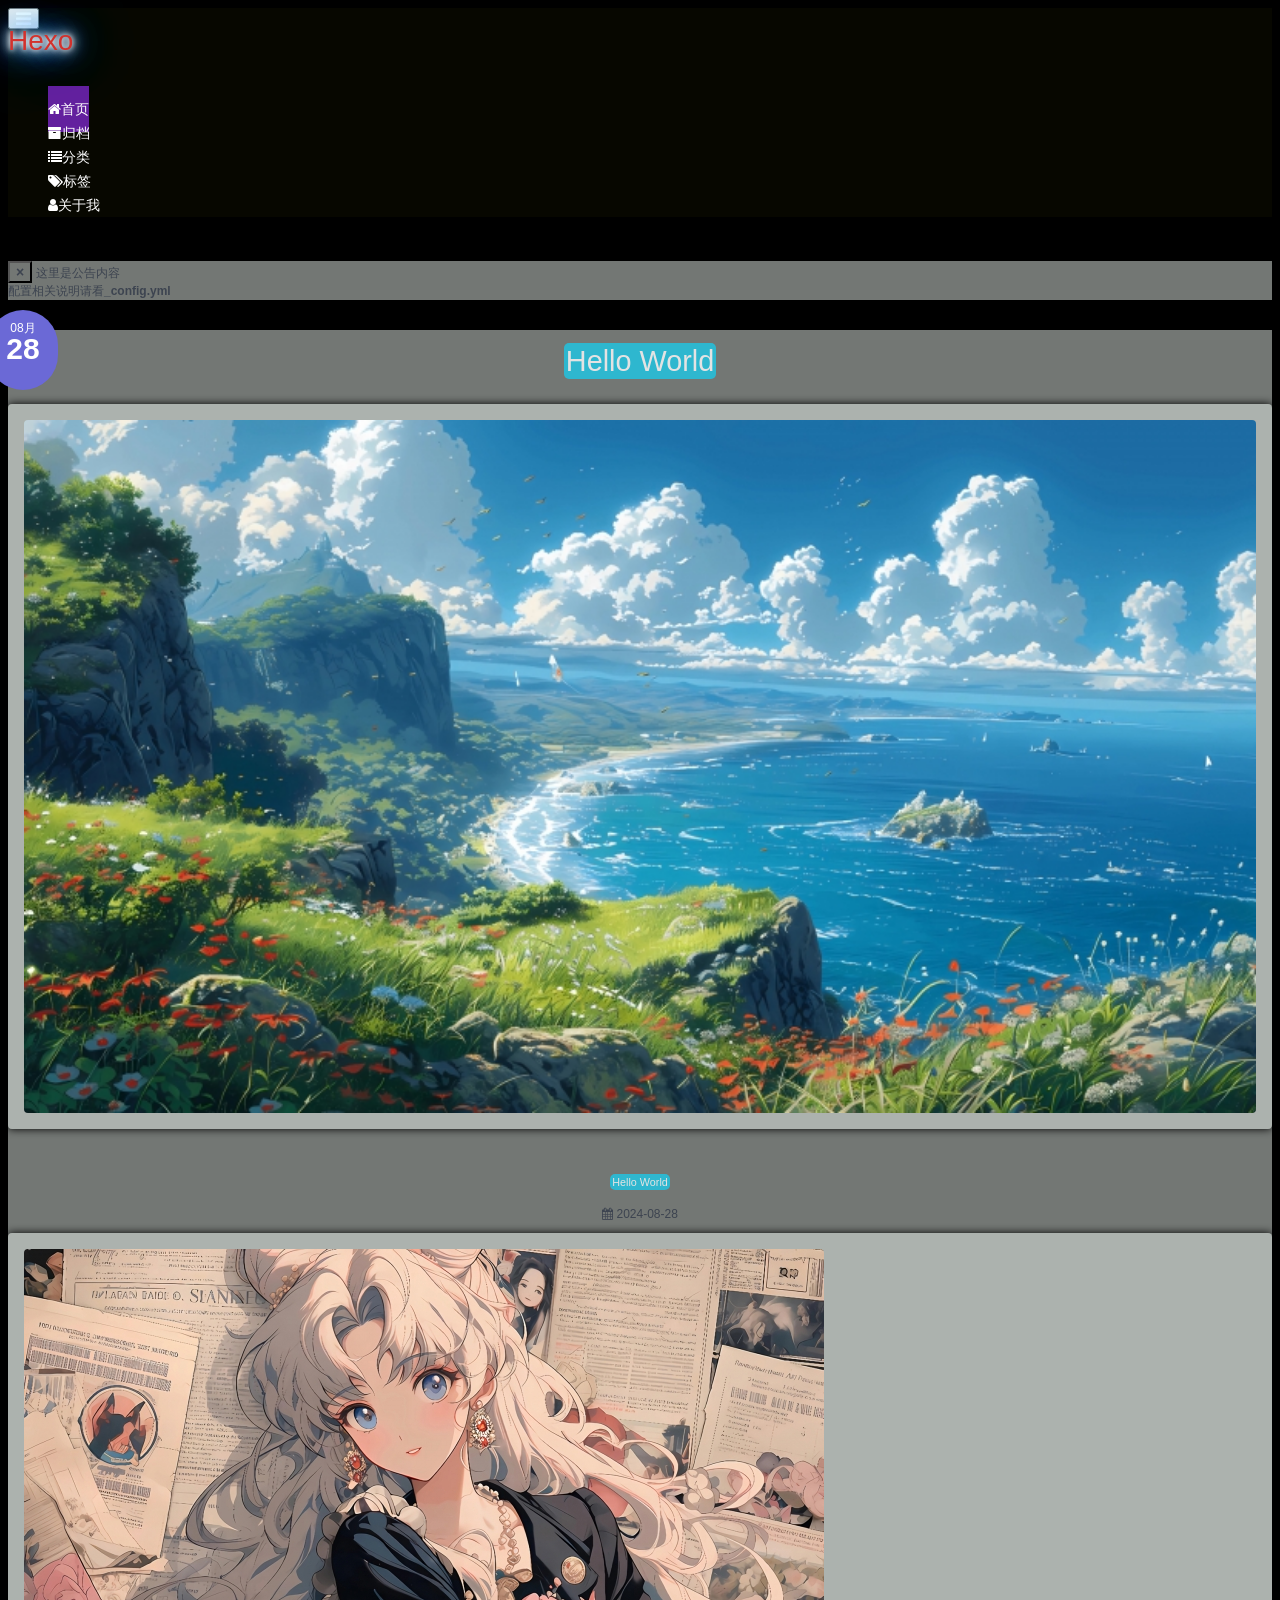
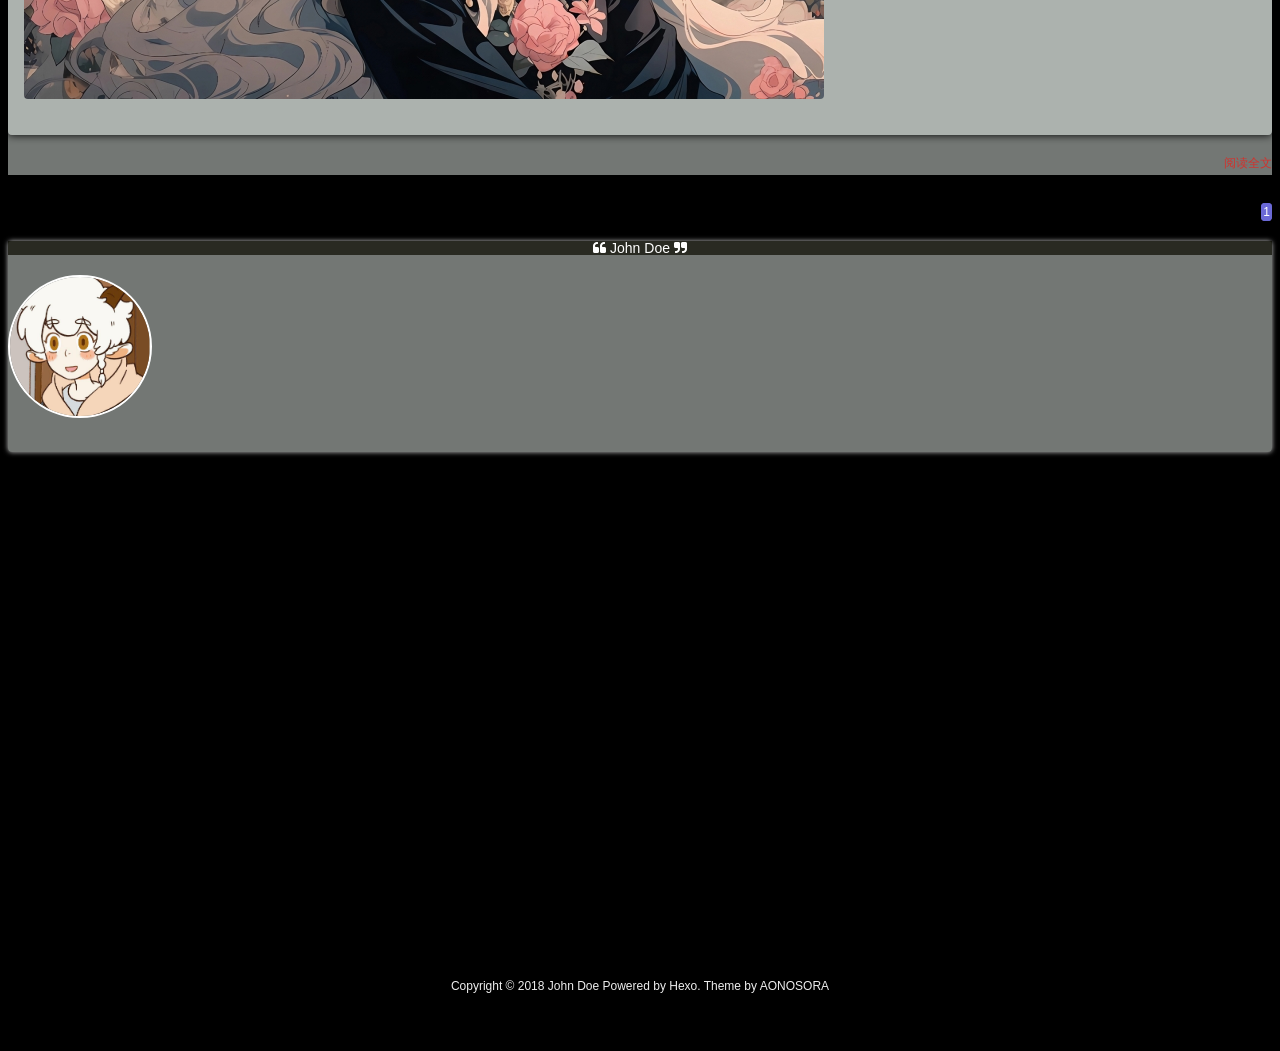
==== index.html @ 98696401 "Site updated: 2024-08-29 16:32:22" ====
<!DOCTYPE html>
<html>
<head>
    <meta charset="UTF-8">
    <meta name="viewport" content="width=device-width, initial-scale=1, maximum-scale=1">
    <meta name="author" content="John Doe">
    
    
    
    
    
    
    <title>Hexo</title>
    <link href="http://example.com" rel="prefetch" />

    
<link rel="stylesheet" href="/css/bootstrap.min.css">
<link rel="stylesheet" href="/css/aos.css">
<link rel="stylesheet" href="/css/style.css">

    
<script src="/js/jquery.min.js"></script>

    
<script src="/js/bootstrap.min.js"></script>

    
<script src="/js/aos.js"></script>

    
<script src="/js/highslide/highslide-full.min.js"></script>

    
<link rel="stylesheet" href="/js/highslide/highslide.css">

    <style type="text/css">
        @media (max-width: 768px) {
            body {
                background-color: #f0f0f0;
                background: url('/imgs/xsbg.gif');
                background-attachment: fixed;
            }
        }
    </style>
    
    <!--<script type="text/javascript">
      if (document.images) {
        var avatar = new Image();
        avatar.src = '/imgs/avatar.jpg'
        var previews = 'preview1.jpg,preview2.jpg,preview3.jpg,preview4.jpg'.split(',')
        var previewsPreLoad = []
        for(var i = 0; i < length; i++) {
          previewsPreLoad.push(new Image())
          previewsPreLoad[previewsPreLoad.length - 1].src = '/imgs/preview' + previews[i]
        }
      }
    </script>-->
<meta name="generator" content="Hexo 7.3.0"></head>
<body>
    <!-- 背景轮播图功能 -->
    <section class="hidden-xs">
    <ul class="cb-slideshow">
        <li><span>天若</span></li>
        <li><span>有情</span></li>
        <li><span>天亦老</span></li>
        <li><span>我为</span></li>
        <li><span>长者</span></li>
        <li><span>续一秒</span></li>
    </ul>
</section>
    <!-- 欧尼酱功能, 谁用谁知道 -->
    
    <header class="navbar navbar-inverse" id="gal-header">
    <div class="container">
        <div class="navbar-header">
            <button type="button" class="navbar-toggle collapsed"
                    data-toggle="collapse" data-target=".bs-navbar-collapse"
                    aria-expanded="false">
                <span class="fa fa-lg fa-reorder"></span>
            </button>
            <a href="http://example.com">
                
                <style>
                    #gal-header .navbar-brand {
                        height: 54px;
                        line-height: 24px;
                        font-size: 28px;
                        opacity: 1;
                        background-color: rgba(0,0,0,0);
                        text-shadow: 0 0 5px #fff,0 0 10px #fff,0 0 15px #fff,0 0 20px #228DFF,0 0 35px #228DFF,0 0 40px #228DFF,0 0 50px #228DFF,0 0 75px #228DFF;
                    }
                </style>
                <!-- 这里使用文字(navbar_text or config.title) -->
                <div class="navbar-brand">Hexo</div>
                
            </a>
        </div>
        <div class="collapse navbar-collapse bs-navbar-collapse">
            <ul class="nav navbar-nav" id="menu-gal">
                
                
                <li class="current">
                    <a href="/">
                        <i class="fa fa-home"></i>首页
                    </a>
                </li>
                
                
                
                <li class="">
                    <a href="/archives">
                        <i class="fa fa-archive"></i>归档
                    </a>
                </li>
                
                
                
                
                <li class="">
                    <a href="/categories">
                        <i class="fa fa-list"></i>分类
                    </a>
                </li>
                
                
                
                
                
                <li class="">
                    <a href="/tags">
                        <i class="fa fa-tags"></i>标签
                    </a>
                </li>
                
                
                
                
                <li class="">
                    <a href="/about">
                        <i class="fa fa-user"></i>关于我
                    </a>
                </li>
                
                
            </ul>
        </div>
    </div>
</header>
    <div id="gal-body">
        <div class="container">
            <div class="row">
                <div class="col-md-8 gal-right" id="mainstay">
                    
<div class="alert well fade in" id="gal-issue" role="alert">
    <!-- TODO 添加关闭公告框功能 -->
    <button type="button" class="close" data-dismiss="alert">×</button>
    <!-- 这里自行配置公告内容 -->
    这里是公告内容
    <br>
    配置相关说明请看<strong>_config.yml</strong>
    <!-- 自行配置公告内容结束 -->
</div>

<div id="article-list">
     
     
     <div class="article well clearfix article-body article-excerpt" data-aos="flip-up">
    
    <div class="data-article hidden-xs">
        <span class="month">08月</span>
        <span class="day">28</span>
    </div>
    <!-- 大型设备文章 -->
    <section class="hidden-xs">
        <div class="title-article">
            <h1>
                <a href="/2024/08/28/hello-world/">
                    <span>Hello World</span>
                </a>
            </h1>
        </div>
        <div class="tag-article">
            
            
            <!-- TODO 添加评论统计 -->
            <!--<span class="label label-gal">
                <i class="fa fa-comments"></i>
                <a href="/2024/08/28/hello-world/#comments">739</a>
            </span>-->
        </div>
        <div class="alert alert-gal article-body content-article">
            <div class="item">
                <a href="/2024/08/28/hello-world/">
                    <div class="img">
                        
                        <img src="/imgs/preview/preview4.jpg" alt="Hello World">
                    </div>
                    <div class="info">
                        
                    </div>
                </a>
            </div>
        </div>
    </section>
    <section class="visible-xs">
        <div class="title-article">
            <center>
                <h4>
                    <a href="/2024/08/28/hello-world/">
                        <span>Hello World</span>
                    </a>
                </h4>
            </center>
        </div>
        <p></p>
        <center>
            <i class="fa fa-calendar"></i> 2024-08-28
        </center>
        <p></p>
        <p></p>
        <center>
            
            
        </center>
        <p></p>
        <div class="alert alert-gal article-body content-article">
            <p style="text-align: center;">
                <a href="/2024/08/28/hello-world/">
                    
                    <img src="/imgs/preview/preview3.jpg" alt="Hello World">
                </a>
            </p>
        </div>
        
        <a class="btn btn-danger pull-right read-more btn-block" href="/2024/08/28/hello-world/">
            阅读全文
            <!--<span class="badge">739</span>-->
        </a>
    </section>
</div>
     
</div>
<!-- 前方最多7个 < 1 2 3 4 5 6 -->
<!-- 前方超过第7页则分为 < 1 ... (n - 3) (n - 2) (n - 1) n, 此时前面为固定的6个 -->

<!-- 后方最多8个 (n + 1) 到 (n + 7) > -->
<!-- 如果末页和当前页相差超过7, 此时后面为固定的6个, (n + 1) (n + 2) (n + 3) ... total > -->



<div id="gal-pagination" class="clearfix">
    <ul class="pagination pagination-gal pull-right">
        
        
        
        
        <li class="current">
            <span>1</span>
        </li>
        
        
        
        
    </ul>
</div>

<!-- 加上这段代码原因： gitment在首页加载时, 如果找不到对应的控件会报错，此处加上，同时设置为none，防止报错 -->   

                </div>
                <aside class="col-md-4 gal-left" id="sidebar">
    <!-- 此为sidebar的搜索框, 非搜索结果页面 -->
<aside id="sidebar-search">
    <div class="search hidden-xs" data-aos="fade-up" data-aos-duration="2000">
        <form class="form-inline clearfix" id="search-form" method="get"
              action="/search/index.html">
            <input type="text" name="s" class="form-control" id="searchInput" placeholder="搜索文章~" autocomplete="off">
            <button class="btn btn-danger btn-gal" type="submit">
                <i class="fa fa-search"></i>
            </button>
        </form>
    </div>
</aside>
    <aside id="sidebar-author">
    <div class="panel panel-gal" data-aos="flip-right" data-aos-duration="3000">
        <div class="panel-heading" style="text-align: center">
            <i class="fa fa-quote-left"></i>
            John Doe
            <i class="fa fa-quote-right"></i>
        </div>
        <div class="author-panel text-center">
            <img src="/imgs/avatar.jpg" width="140" height="140"
                 alt="个人头像" class="author-image">
            <p class="author-description"></p>
        </div>
    </div>
</aside>
    
    <aside id="sidebar-recent_comments">
    <div class="panel panel-gal recent hidden-xs" data-aos="fade-up" data-aos-duration="2000">
        <div class="panel-heading">
            <i class="fa fa-comments"></i>
            最新评论
            <i class="fa fa-times-circle panel-remove"></i>
            <i class="fa fa-chevron-circle-up panel-toggle"></i>
        </div>
        <ul class="list-group list-group-flush"></ul>
    </div>
</aside>
    
    <!-- 要配置好leancloud才能开启此小工具 -->
    
    
    <aside id="sidebar-recent_posts">
    <div class="panel panel-gal recent hidden-xs" data-aos="fade-up" data-aos-duration="2000">
        <div class="panel-heading">
            <i class="fa fa-refresh"></i>
            近期文章
            <i class="fa fa-times-circle panel-remove"></i>
            <i class="fa fa-chevron-circle-up panel-toggle"></i>
        </div>
        <ul class="list-group list-group-flush">
            
            <li class="list-group-item">
                <span class="post-title">
                    <a href="/2024/08/28/hello-world/">Hello World</a>
                </span>
            </li>
            
        </ul>
    </div>
</aside>
    
    
    <aside id="sidebar-rand_posts">
    <div class="panel panel-gal recent hidden-xs" data-aos="fade-up" data-aos-duration="2000">
        <div class="panel-heading">
            <i class="fa fa-refresh"></i>
            随机文章
            <i class="fa fa-times-circle panel-remove"></i>
            <i class="fa fa-chevron-circle-up panel-toggle"></i>
        </div>
        <ul class="list-group list-group-flush">
            
            
            <li class="list-group-item">
                <span class="post-title">
                    <a href="/2024/08/28/hello-world/">Hello World</a>
                </span>
            </li>
            
        </ul>
    </div>
</aside>
    
    
    <aside id="gal-sets">
        <div class="panel panel-gal hidden-xs" data-aos="fade-up" data-aos-duration="2000">
            <ul class="nav nav-pills pills-gal">

                
                <li>
                    <a href="/index.html#sidebar-tags" data-toggle="tab" id="tags-tab">热门标签</a>
                </li>
                
                
                <li>
                    <a href="/index.html#sidebar-friend-links" data-toggle="tab" id="friend-links-tab">友情链接</a>
                </li>
                
                
                <li>
                    <a href="/index.html#sidebar-links" data-toggle="tab" id="links-tab">个人链接</a>
                </li>
                
            </ul>
            <div class="tab-content">
                
                <div class="cloud-tags tab-pane nav bs-sidenav fade" id="sidebar-tags">
    
</div>
                
                
                <div class="friend-links tab-pane nav bs-sidenav fade" id="sidebar-friend-links">
    
    <li>
        <a href="http://kdays.net/days/" target="_blank">KDays Forum</a>
    </li>
    
    <li>
        <a href="http://www.gal123.com/" target="_blank">绅士导航♂</a>
    </li>
    
    <li>
        <a href="http://www.moe123.com/" target="_blank">萌导航</a>
    </li>
    
</div>
                
                
                <div class="links tab-pane nav bs-sidenav fade" id="sidebar-links">
    
    <li>
        <a href="https://github.com/ZEROKISEKI/" target="_blank">Github</a>
    </li>
    
    <li>
        <a href="https://coding.net/u/SORA1" target="_blank">Coding</a>
    </li>
    
    <li>
        <a href="https://www.zhihu.com/people/aonosora/activities" target="_blank">知乎</a>
    </li>
    
</div>
                
            </div>
        </div>
    </aside>
    
</aside>
            </div>
        </div>
    </div>
    <footer id="gal-footer">
    <div class="container">
        Copyright © 2018 John Doe Powered by <a href="https://hexo.io/" target="_blank">Hexo</a>.&nbsp;Theme by <a href="https://github.com/ZEROKISEKI" target="_blank">AONOSORA</a>
    </div>
</footer>

<!-- 回到顶端 -->
<div id="gal-gotop">
    <i class="fa fa-angle-up"></i>
</div>
</body>

<script src="/js/activate-power-mode.js"></script>

<script>

    // 配置highslide
	hs.graphicsDir = '/js/highslide/graphics/'
    hs.outlineType = "rounded-white";
    hs.dimmingOpacity = 0.8;
    hs.outlineWhileAnimating = true;
    hs.showCredits = false;
    hs.captionEval = "this.thumb.alt";
    hs.numberPosition = "caption";
    hs.align = "center";
    hs.transitions = ["expand", "crossfade"];
    hs.lang.number = '共%2张图, 当前是第%1张';
    hs.addSlideshow({
      interval: 5000,
      repeat: true,
      useControls: true,
      fixedControls: "fit",
      overlayOptions: {
        opacity: 0.75,
        position: "bottom center",
        hideOnMouseOut: true
      }
    })

    // 初始化aos
    AOS.init({
      duration: 1000,
      delay: 0,
      easing: 'ease-out-back'
    });

</script>
<script>
	POWERMODE.colorful = 'true';    // make power mode colorful
	POWERMODE.shake = 'true';       // turn off shake
	// TODO 这里根据具体情况修改
	document.body.addEventListener('input', POWERMODE);
</script>
<script>
    window.slideConfig = {
      prefix: '/imgs/slide/background',
      ext: 'jpg',
      maxCount: '6'
    }
</script>

<script src="/js/hs.js"></script>
<script src="/js/blog.js"></script>




</html>
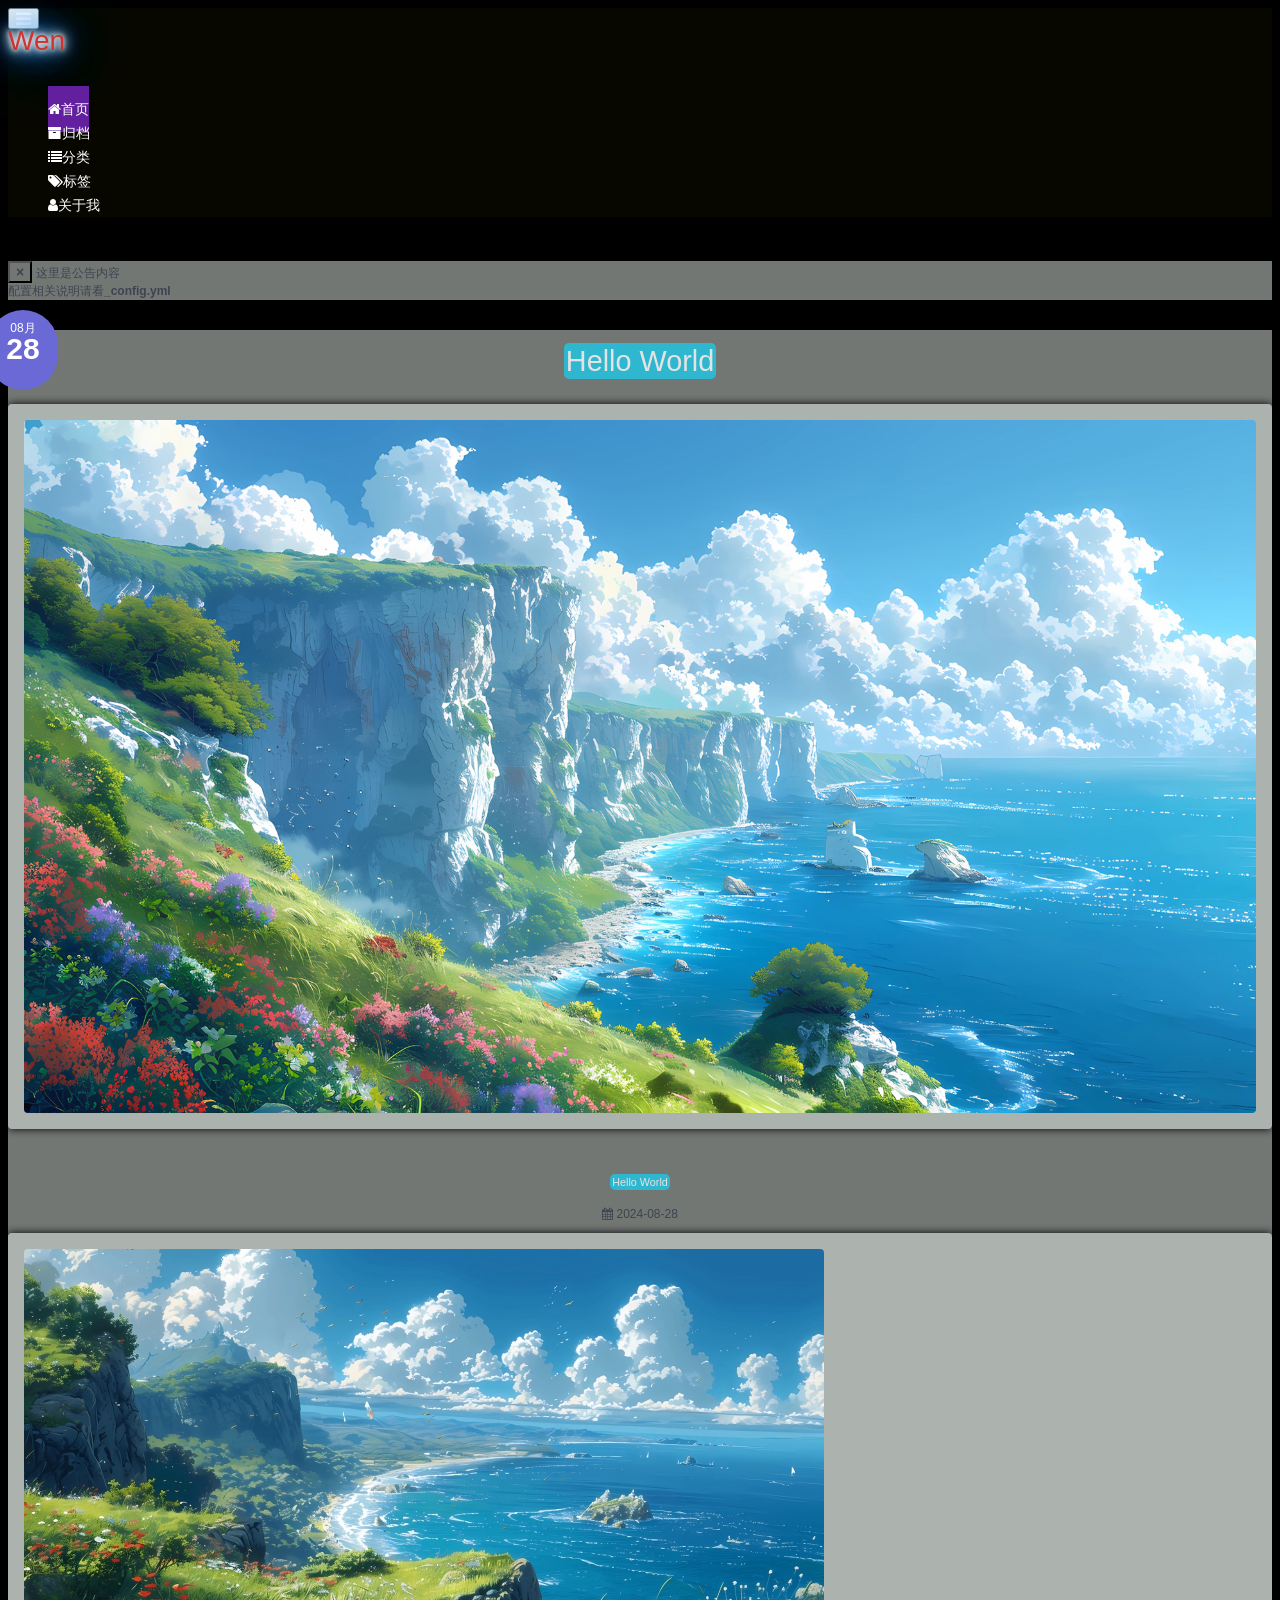
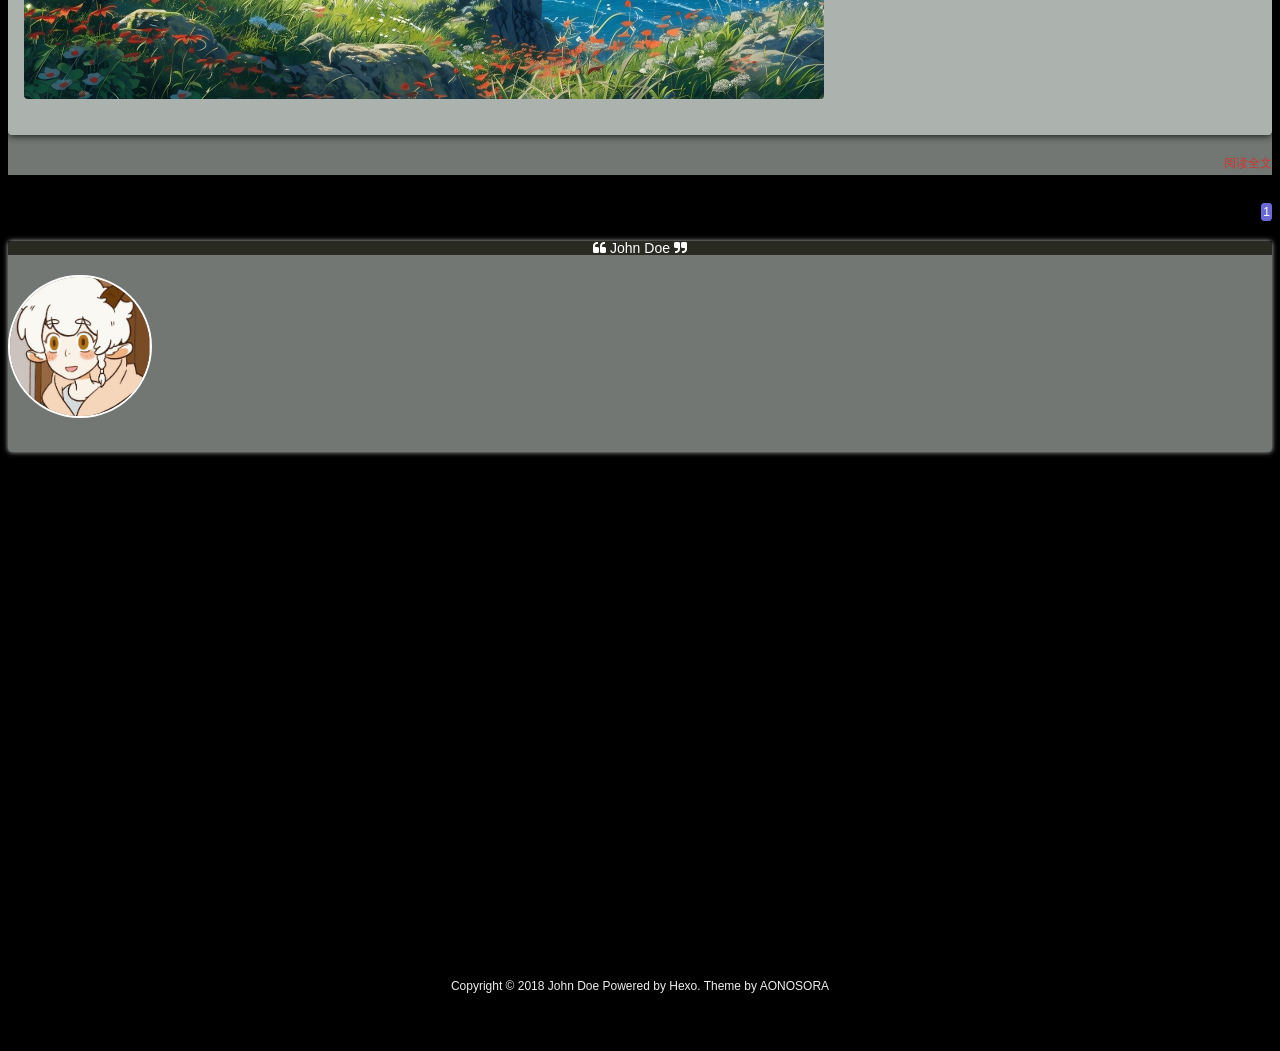
==== commit 1cc0afa8: "Site updated: 2024-08-29 16:53:16" ====
--- a/index.html
+++ b/index.html
@@ -70,6 +70,25 @@
 </section>
     <!-- 欧尼酱功能, 谁用谁知道 -->
     
+    <div class="gal-menu gal-dropdown">
+    <div class="circle" id="gal">
+        <div class="ring">
+            <a href="http://example.com" class="menuItem" style="left: 50%; top: 15%;">首页</a>
+            
+            <a class="menuItem" style="left: 80.3109%; top: 32.5%;">下一页</a>
+            
+            <a href="/archives" class="menuItem" style="left: 80.3109%; top: 67.5%;">归档</a>
+            <a href="/about" class="menuItem" style="left: 50%; top: 85%;">关于</a>
+            <a href="/message" class="menuItem" style="left: 19.6891%; top: 67.5%;">留言板</a>
+
+            
+            <a class="menuItem" style="left: 19.6891%; top: 32.5%;">上一页</a>
+            
+        </div>
+        <audio id="audio" src="/imgs/oni.mp3"></audio>
+    </div>
+</div>
+    
     <header class="navbar navbar-inverse" id="gal-header">
     <div class="container">
         <div class="navbar-header">
@@ -91,7 +110,7 @@
                     }
                 </style>
                 <!-- 这里使用文字(navbar_text or config.title) -->
-                <div class="navbar-brand">Hexo</div>
+                <div class="navbar-brand">Wen</div>
                 
             </a>
         </div>
@@ -193,7 +212,7 @@
                 <a href="/2024/08/28/hello-world/">
                     <div class="img">
                         
-                        <img src="/imgs/preview/preview4.jpg" alt="Hello World">
+                        <img src="/imgs/preview/preview1.jpg" alt="Hello World">
                     </div>
                     <div class="info">
                         
@@ -227,7 +246,7 @@
             <p style="text-align: center;">
                 <a href="/2024/08/28/hello-world/">
                     
-                    <img src="/imgs/preview/preview3.jpg" alt="Hello World">
+                    <img src="/imgs/preview/preview4.jpg" alt="Hello World">
                 </a>
             </p>
         </div>
@@ -487,5 +506,9 @@
 
 
 
+<script src="/js/oni.js"></script>
+
+
+
 
 </html>
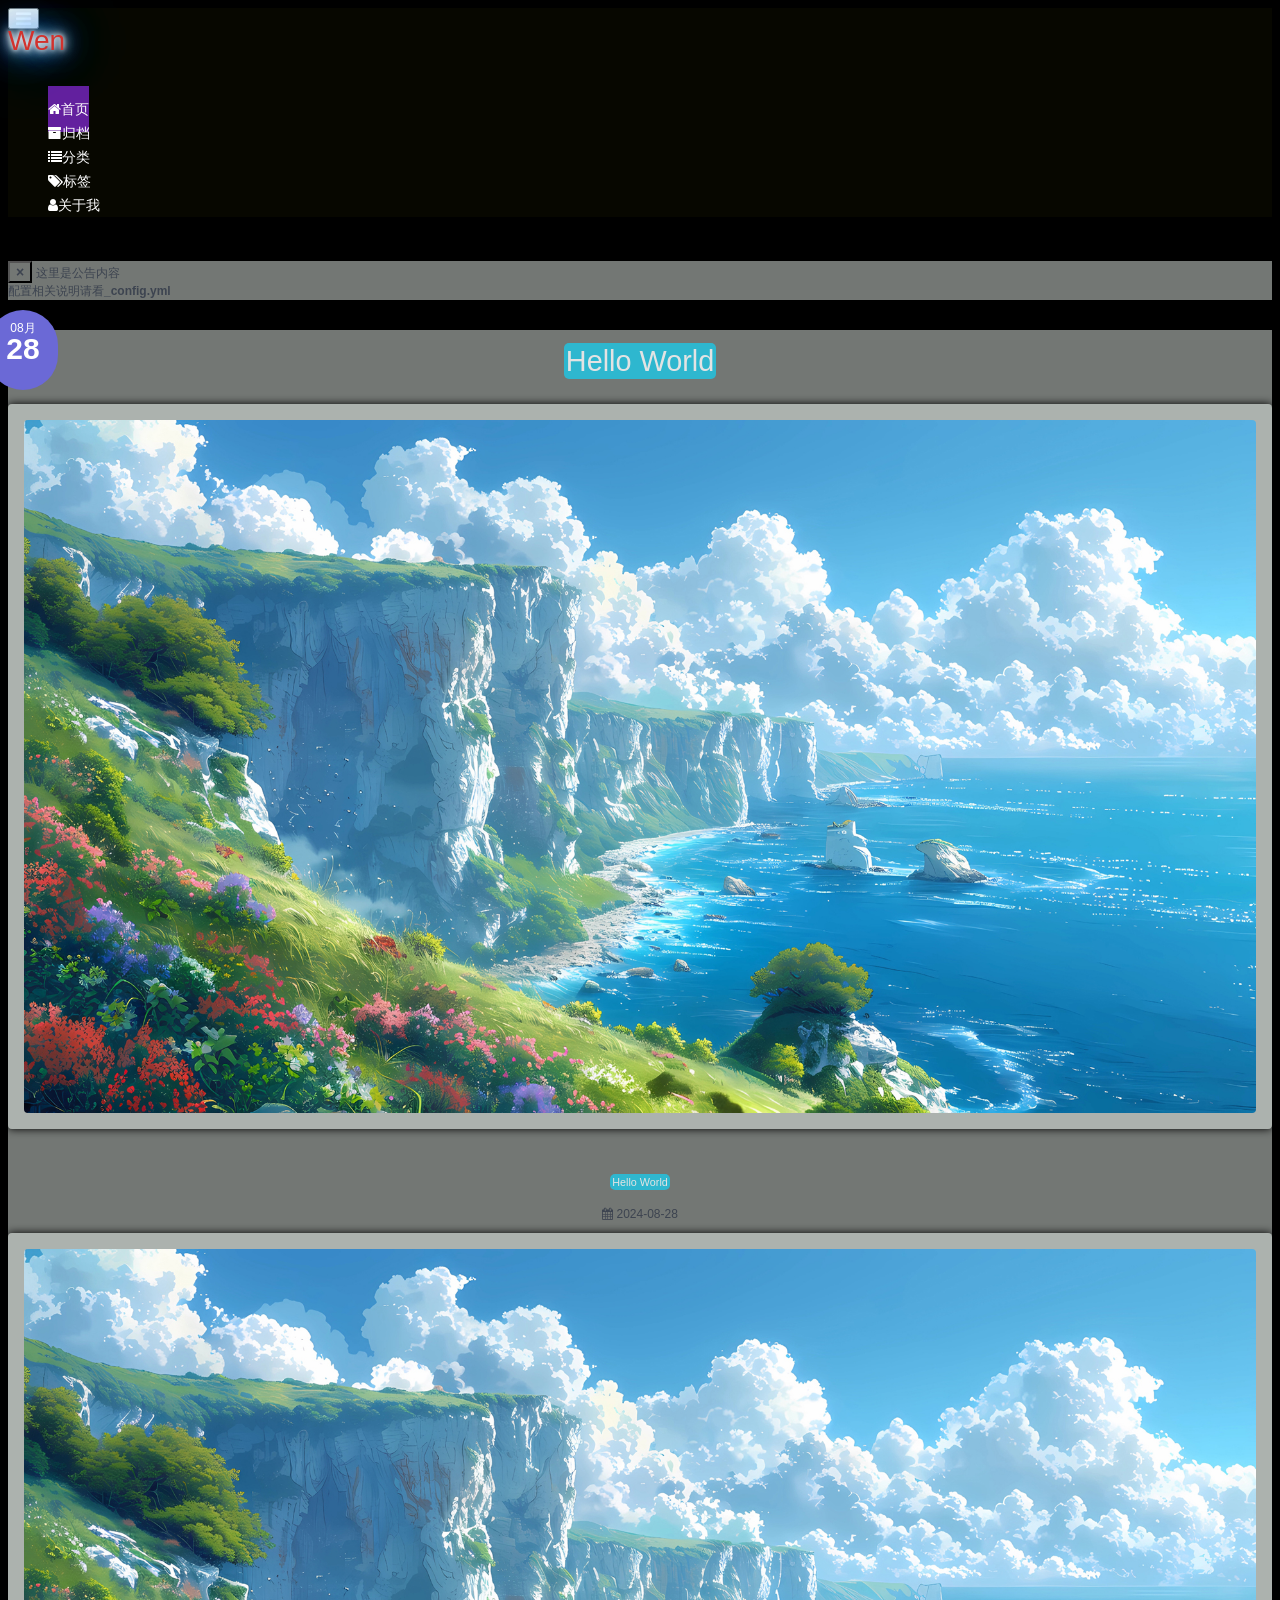
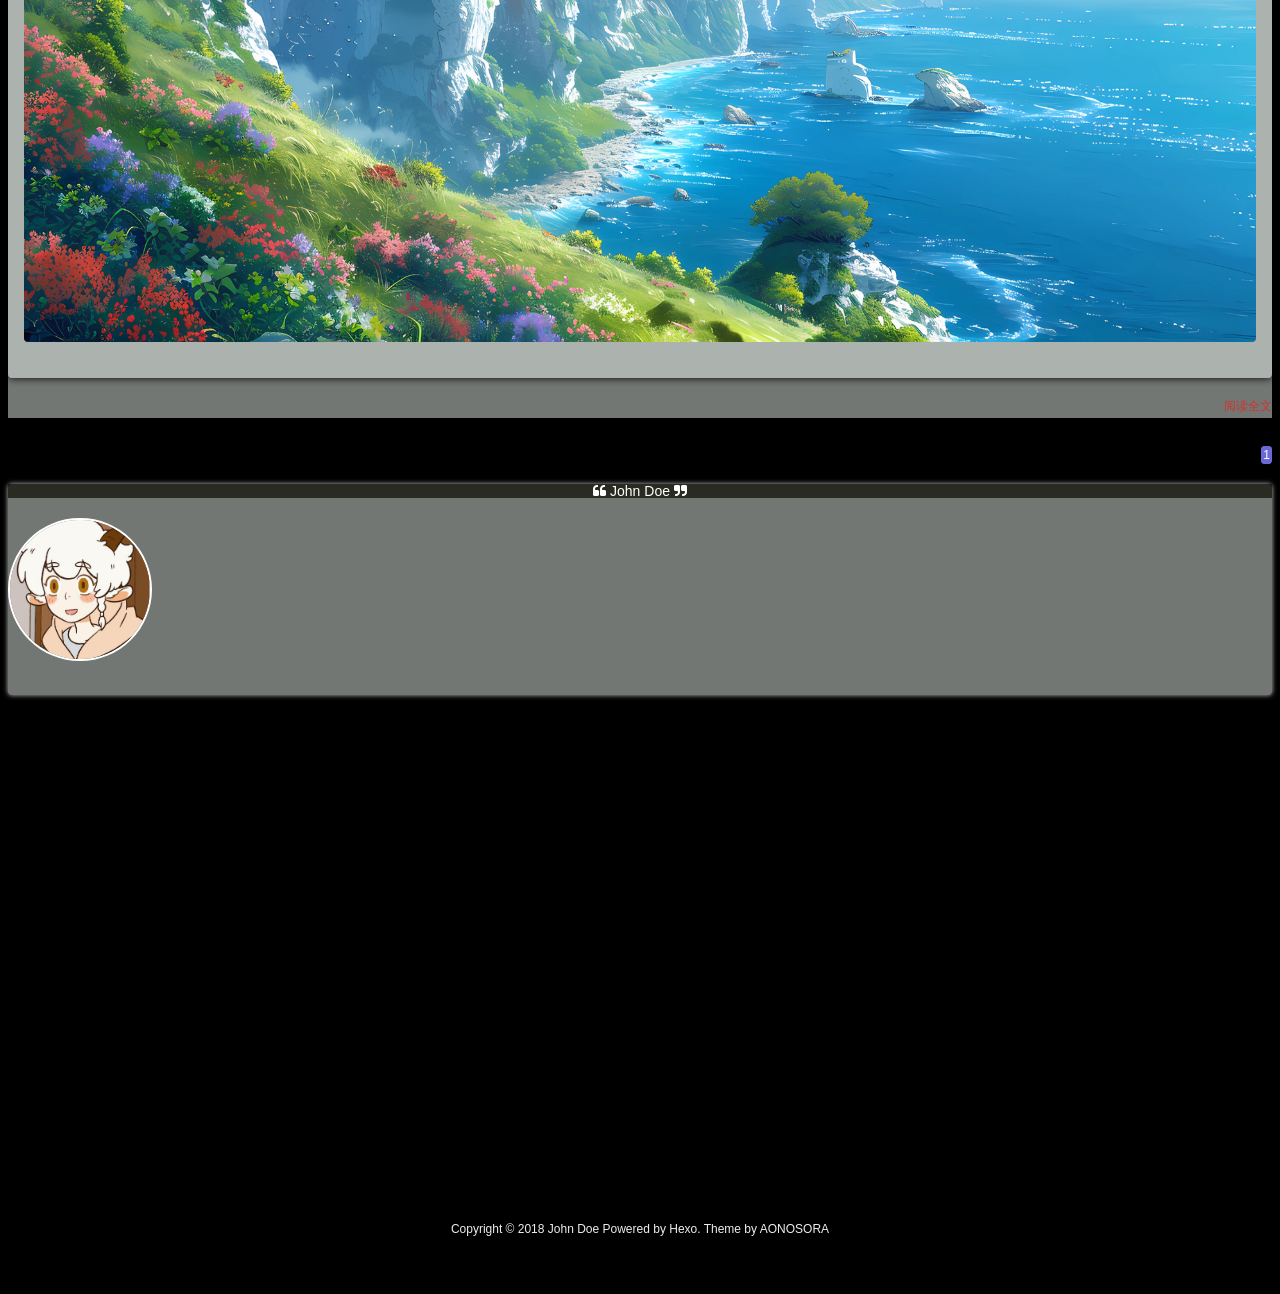
==== commit 224c5286: "Site updated: 2024-08-29 17:00:42" ====
--- a/index.html
+++ b/index.html
@@ -246,7 +246,7 @@
             <p style="text-align: center;">
                 <a href="/2024/08/28/hello-world/">
                     
-                    <img src="/imgs/preview/preview4.jpg" alt="Hello World">
+                    <img src="/imgs/preview/preview1.jpg" alt="Hello World">
                 </a>
             </p>
         </div>
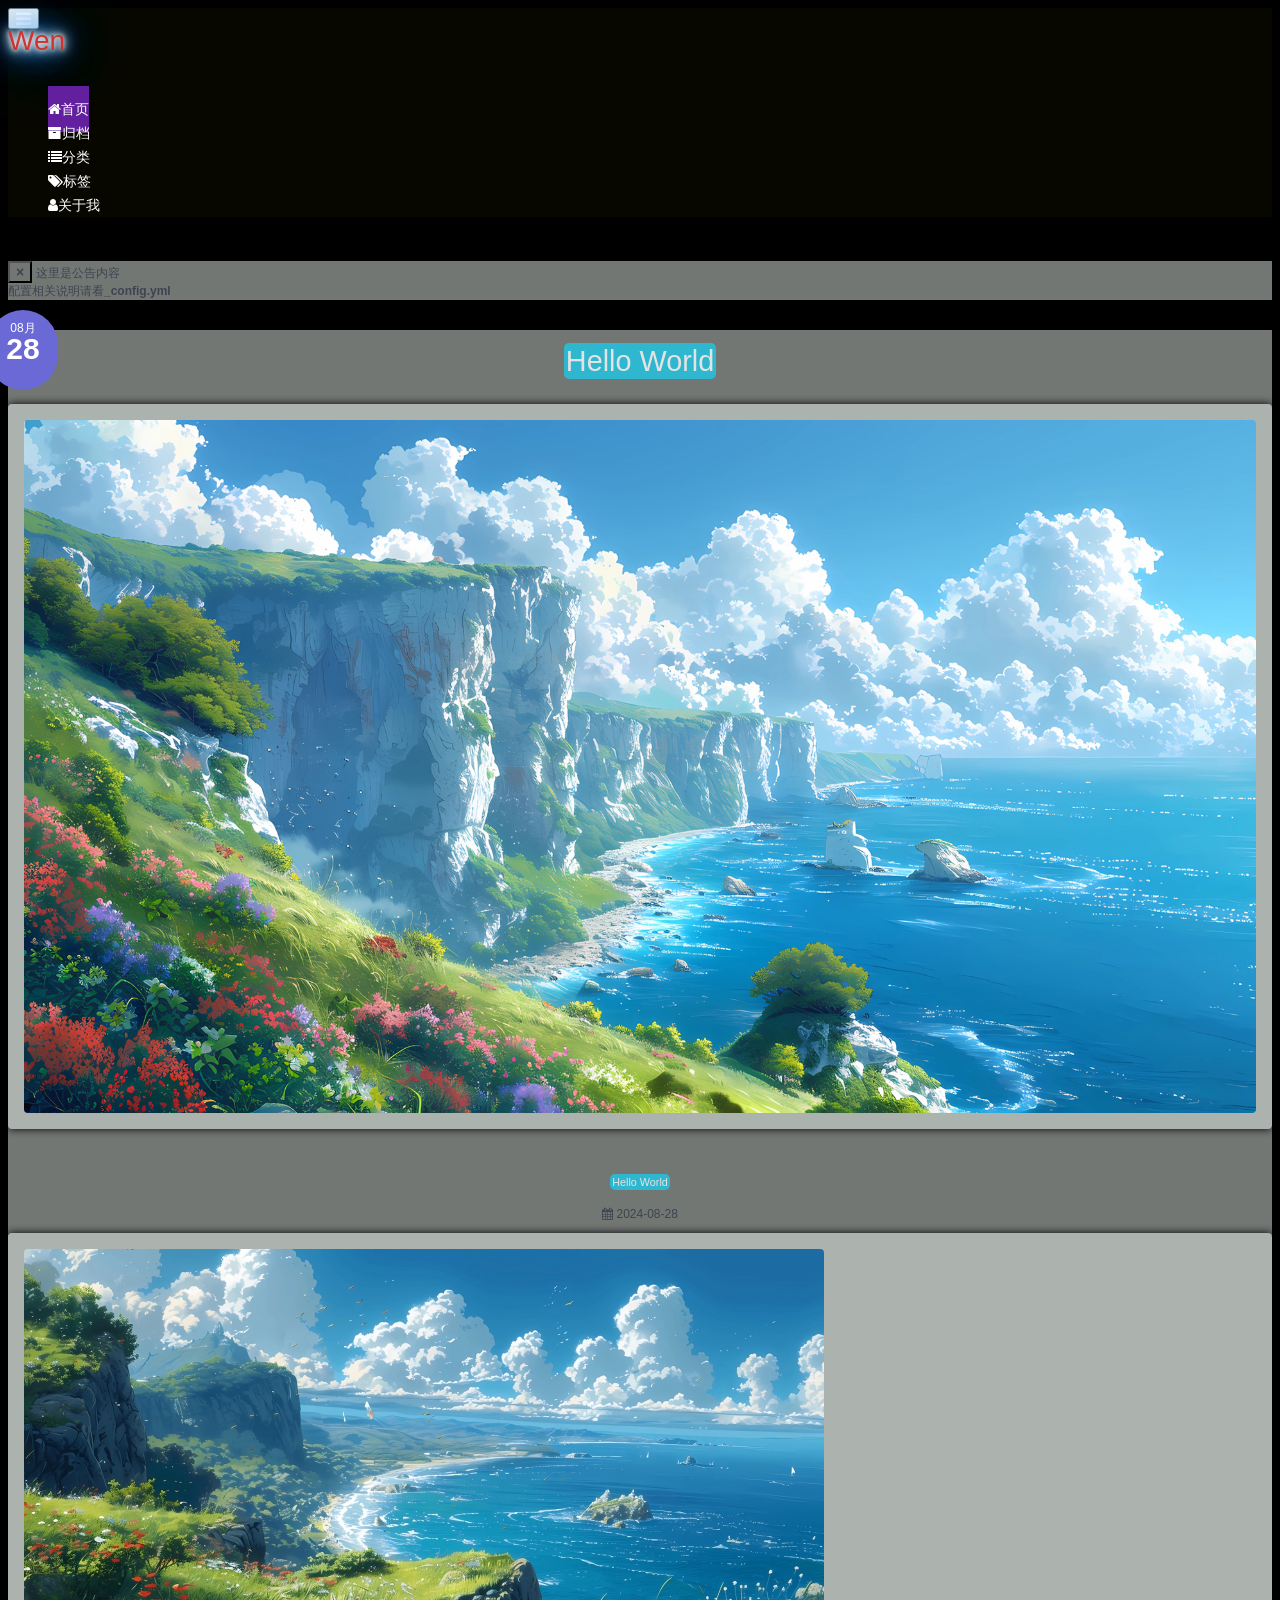
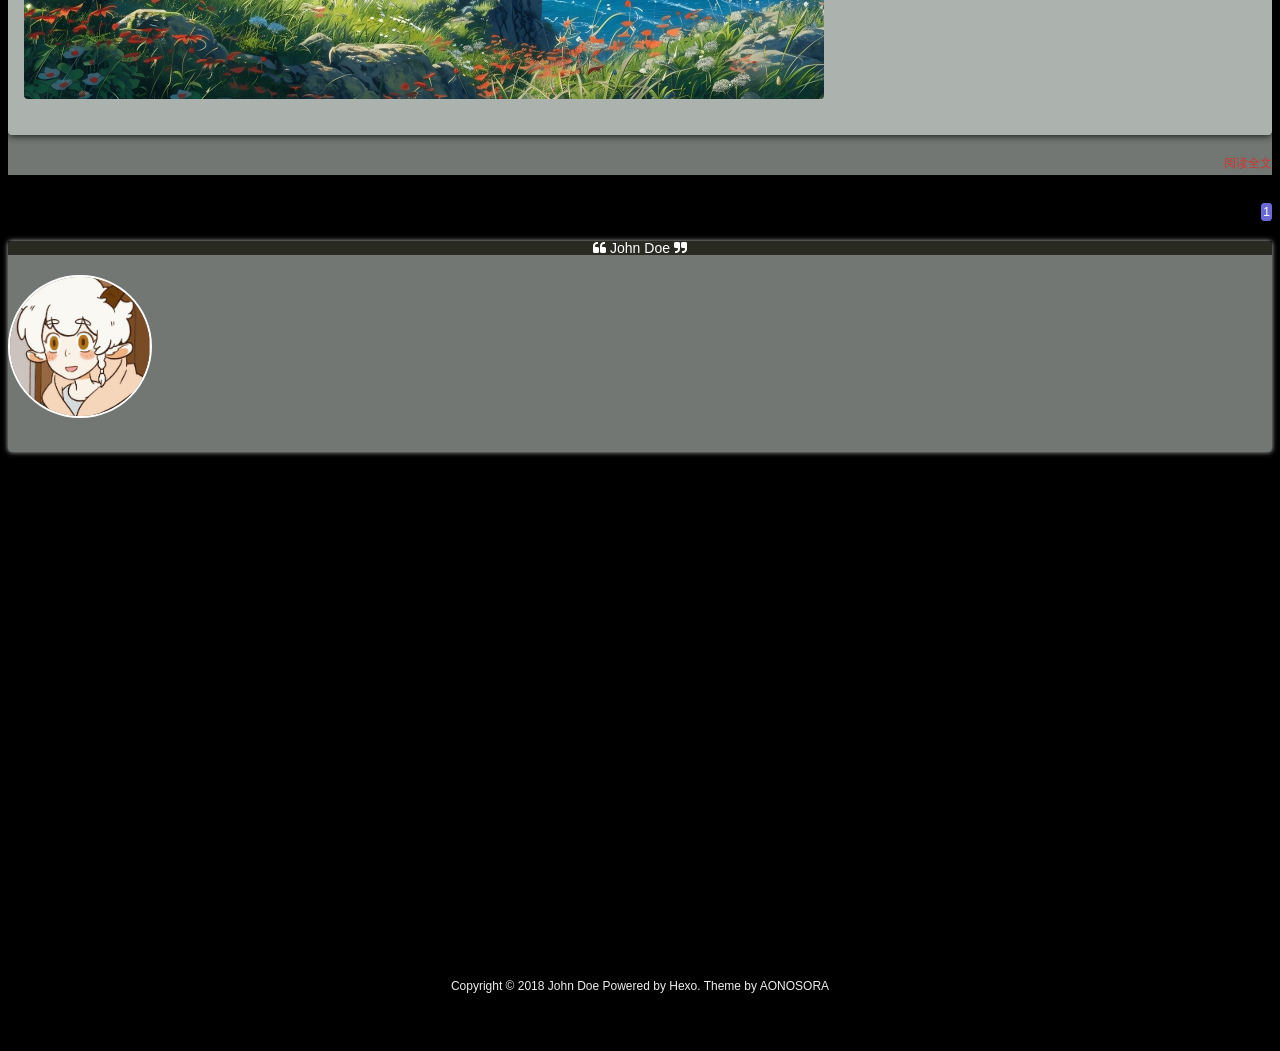
==== commit eb2e0a4e: "Site updated: 2024-08-29 17:08:53" ====
--- a/index.html
+++ b/index.html
@@ -246,7 +246,7 @@
             <p style="text-align: center;">
                 <a href="/2024/08/28/hello-world/">
                     
-                    <img src="/imgs/preview/preview1.jpg" alt="Hello World">
+                    <img src="/imgs/preview/preview4.jpg" alt="Hello World">
                 </a>
             </p>
         </div>
@@ -406,7 +406,7 @@
     </li>
     
     <li>
-        <a href="http://www.gal123.com/" target="_blank">绅士导航♂</a>
+        <a href="https://vdse.bdstatic.com//192d9a98d782d9c74c96f09db9378d93.mp4" target="_blank">绅士导航♂</a>
     </li>
     
     <li>
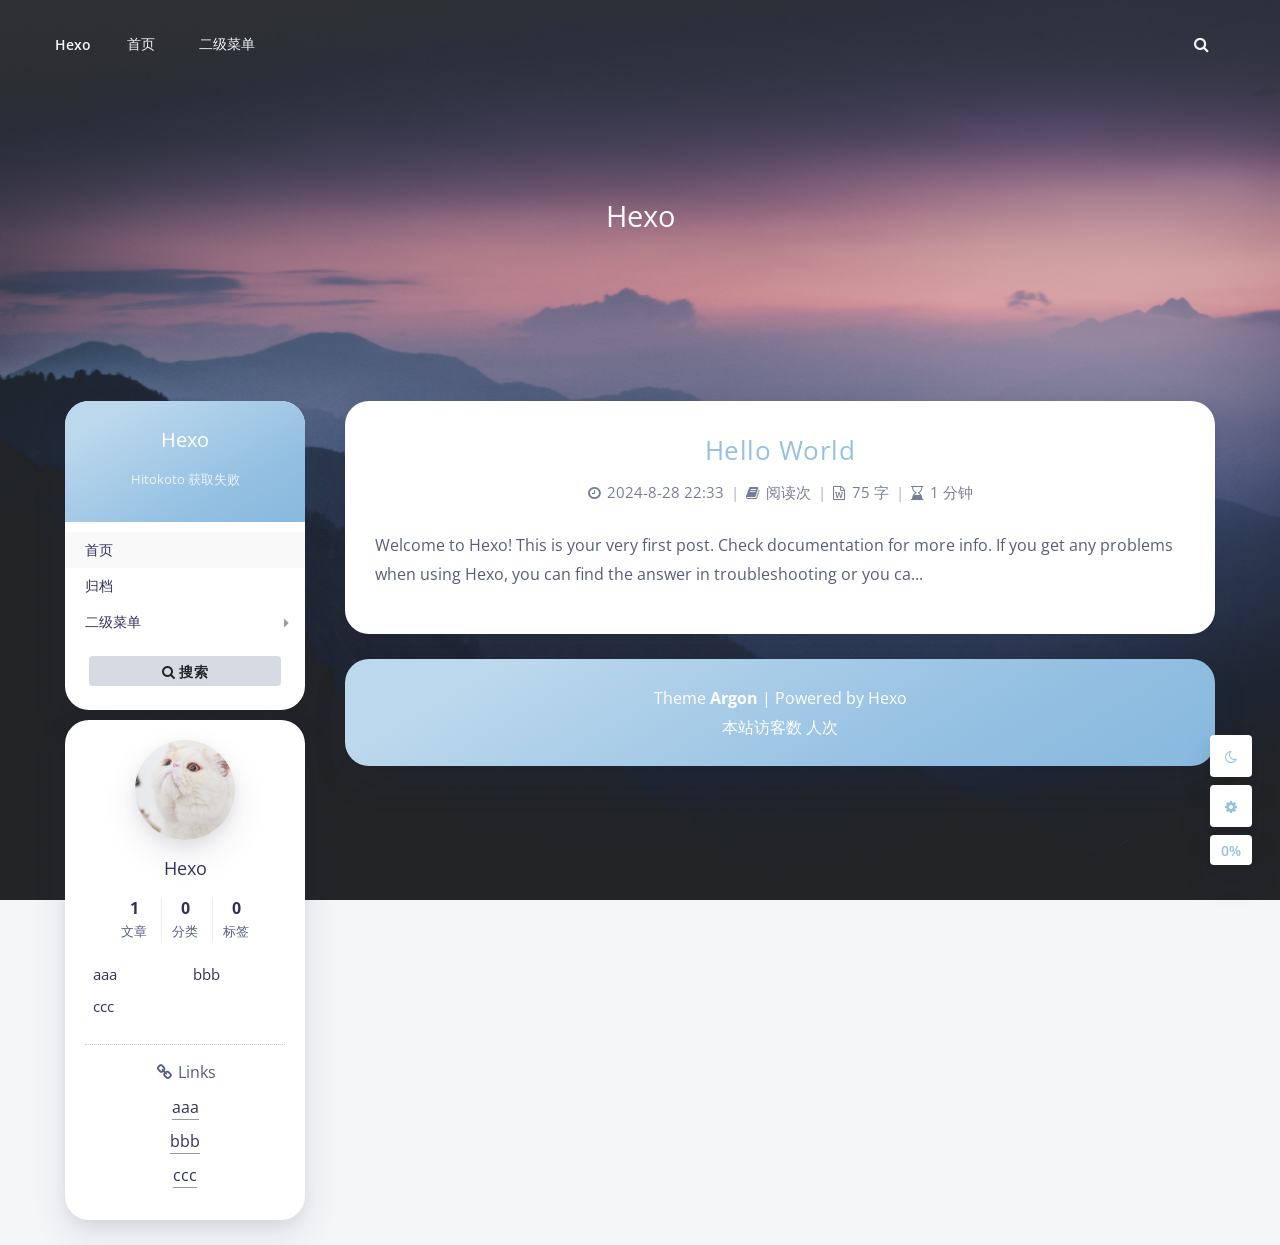
==== commit 66ccb166: "Site updated: 2026-04-12 17:42:57" ====
--- a/index.html
+++ b/index.html
@@ -1,514 +1,675 @@
 <!DOCTYPE html>
-<html>
+
+<html class="use-big-shadow article-header-style-default">
 <head>
-    <meta charset="UTF-8">
-    <meta name="viewport" content="width=device-width, initial-scale=1, maximum-scale=1">
-    <meta name="author" content="John Doe">
-    
-    
-    
-    
-    
-    
-    <title>Hexo</title>
-    <link href="http://example.com" rel="prefetch" />
-
-    
-<link rel="stylesheet" href="/css/bootstrap.min.css">
-<link rel="stylesheet" href="/css/aos.css">
-<link rel="stylesheet" href="/css/style.css">
-
-    
-<script src="/js/jquery.min.js"></script>
-
-    
-<script src="/js/bootstrap.min.js"></script>
-
-    
-<script src="/js/aos.js"></script>
-
-    
-<script src="/js/highslide/highslide-full.min.js"></script>
-
-    
-<link rel="stylesheet" href="/js/highslide/highslide.css">
-
-    <style type="text/css">
-        @media (max-width: 768px) {
-            body {
-                background-color: #f0f0f0;
-                background: url('/imgs/xsbg.gif');
-                background-attachment: fixed;
-            }
-        }
-    </style>
-    
-    <!--<script type="text/javascript">
-      if (document.images) {
-        var avatar = new Image();
-        avatar.src = '/imgs/avatar.jpg'
-        var previews = 'preview1.jpg,preview2.jpg,preview3.jpg,preview4.jpg'.split(',')
-        var previewsPreLoad = []
-        for(var i = 0; i < length; i++) {
-          previewsPreLoad.push(new Image())
-          previewsPreLoad[previewsPreLoad.length - 1].src = '/imgs/preview' + previews[i]
-        }
-      }
-    </script>-->
+	
+	<title>Hexo</title>
+	<meta charset="utf-8">
+	
+		<meta name="viewport" content="width=device-width, initial-scale=1, maximum-scale=1, user-scalable=no">
+	
+	<meta property="og:type" content="website">
+<meta property="og:title" content="Hexo">
+<meta property="og:url" content="http://example.com/index.html">
+<meta property="og:site_name" content="Hexo">
+<meta property="og:locale" content="en_US">
+<meta property="article:author" content="John Doe">
+<meta name="twitter:card" content="summary">
+
+	<meta name="theme-color" content="#94C0E2">
+	<meta name="theme-color-rgb" content="148,192,226">
+	<meta name="theme-color-origin" content="#94C0E2">
+	<meta name="argon-enable-custom-theme-color" content="true">
+	<meta name="theme-card-radius" content="24">
+	<meta name="theme-version" content="1.0.2">
+	<link rel="icon" href="/assets/img/favicon.ico" type="image/x-icon">
+	<link rel="shortcut icon" href="/assets/img/favicon.ico" type="image/x-icon">
+
+	
+<link rel="stylesheet" href="/assets/argon_css_merged.css">
+
+	
+<link rel="stylesheet" href="/style.css">
+
+	
+<link rel="stylesheet" href="//fonts.loli.net/css?family=Open+Sans:300,400,600,700|Noto+Serif+SC:300,600&display=swap.css">
+
+	
+<script src="/assets/argon_js_merged.js"></script>
+
+	
+<script src="/assets/js/argon.min.js"></script>
+
+	
+<script src="//busuanzi.ibruce.info/busuanzi/2.3/busuanzi.pure.mini.js"></script>
+
+
+	
+
+	<script>
+		var argonConfig = {
+			language: "zh_CN",
+			
+				zoomify: {
+					duration: 200,
+					easing: "cubic-bezier(0.4,0,0,1)",
+					scale: 0.9
+				},
+			
+			pangu: "false",
+			
+				lazyload: {
+					threshold: 800,
+					effect: "fadeIn"
+				},
+			
+			disable_pjax: false,
+			headroom: false
+		}
+	</script>
+	<script>
+		var darkmodeAutoSwitch = "false";
+		function setDarkmode(enable){
+			if (enable == true){
+				$("html").addClass("darkmode");
+			}else{
+				$("html").removeClass("darkmode");
+			}
+			$(window).trigger("scroll");
+		}
+		function toggleDarkmode(){
+			if ($("html").hasClass("darkmode")){
+				setDarkmode(false);
+				sessionStorage.setItem("Argon_Enable_Dark_Mode", "false");
+			}else{
+				setDarkmode(true);
+				sessionStorage.setItem("Argon_Enable_Dark_Mode", "true");
+			}
+		}
+		if (sessionStorage.getItem("Argon_Enable_Dark_Mode") == "true"){
+			setDarkmode(true);
+		}
+		function toggleDarkmodeByPrefersColorScheme(media){
+			if (sessionStorage.getItem('Argon_Enable_Dark_Mode') == "false" || sessionStorage.getItem('Argon_Enable_Dark_Mode') == "true"){
+				return;
+			}
+			if (media.matches){
+				setDarkmode(true);
+			}else{
+				setDarkmode(false);
+			}
+		}
+		function toggleDarkmodeByTime(){
+			if (sessionStorage.getItem('Argon_Enable_Dark_Mode') == "false" || sessionStorage.getItem('Argon_Enable_Dark_Mode') == "true"){
+				return;
+			}
+			let hour = new Date().getHours();
+			if (hour < 7 || hour >= 22){
+				setDarkmode(true);
+			}else{
+				setDarkmode(false);
+			}
+		}
+		if (darkmodeAutoSwitch == 'system'){
+			var darkmodeMediaQuery = window.matchMedia("(prefers-color-scheme: dark)");
+			darkmodeMediaQuery.addListener(toggleDarkmodeByPrefersColorScheme);
+			toggleDarkmodeByPrefersColorScheme(darkmodeMediaQuery);
+		}
+		if (darkmodeAutoSwitch == 'time'){
+			toggleDarkmodeByTime();
+		}
+		if (darkmodeAutoSwitch == 'alwayson'){
+			setDarkmode(true);
+		}
+
+		function toggleAmoledDarkMode(){
+			$("html").toggleClass("amoled-dark");
+			if ($("html").hasClass("amoled-dark")){
+				localStorage.setItem("Argon_Enable_Amoled_Dark_Mode", "true");
+			}else{
+				localStorage.setItem("Argon_Enable_Amoled_Dark_Mode", "false");
+			}
+		}
+		if (localStorage.getItem("Argon_Enable_Amoled_Dark_Mode") == "true"){
+			$("html").addClass("amoled-dark");
+		}else if (localStorage.getItem("Argon_Enable_Amoled_Dark_Mode") == "false"){
+			$("html").removeClass("amoled-dark");
+		}
+	</script>
+	<script>
+		if (navigator.userAgent.indexOf("Safari") !== -1 && navigator.userAgent.indexOf("Chrome") === -1){
+			$("html").addClass("using-safari");
+		}
+	</script>
+
+	
+		
+<script src="/assets/vendor/smoothscroll/smoothscroll1.js"></script>
+
+	
 <meta name="generator" content="Hexo 7.3.0"></head>
+
+
+
+<style id="themecolor_css">
+	
+	:root{
+		--themecolor: #94C0E2;
+		--themecolor-dark0: #8ABADF;
+		--themecolor-dark: #80B4DD;
+		--themecolor-dark2: #6CA8D7;
+		--themecolor-dark3: #589DD2;
+		--themecolor-light: #BCD8ED;
+		--themecolor-rgbstr: 148,192,226;
+		--themecolor-gradient: linear-gradient(150deg,var(--themecolor-light) 15%, var(--themecolor) 70%, var(--themecolor-dark0) 94%);
+
+	}
+</style>
+<style id="theme_cardradius_css">
+	:root{
+		--card-radius: 24px;
+	}
+</style>
+
 <body>
-    <!-- 背景轮播图功能 -->
-    <section class="hidden-xs">
-    <ul class="cb-slideshow">
-        <li><span>天若</span></li>
-        <li><span>有情</span></li>
-        <li><span>天亦老</span></li>
-        <li><span>我为</span></li>
-        <li><span>长者</span></li>
-        <li><span>续一秒</span></li>
-    </ul>
+<div id="toolbar">
+	<header class="header-global">
+		<nav id="navbar-main" class="navbar navbar-main navbar-expand-lg navbar-transparent navbar-light bg-primary headroom--not-bottom headroom--not-top headroom--pinned">
+			<div class="container">
+				
+				<button class="navbar-toggler" type="button" data-toggle="collapse" data-target="#navbar_global" aria-controls="navbar_global" aria-expanded="false" aria-label="Toggle navigation">
+					<span class="navbar-toggler-icon"></span>
+				</button>
+				<a class="navbar-brand" href="/">Hexo</a>
+				<div class="navbar-collapse collapse" id="navbar_global">
+					<div class="navbar-collapse-header">
+						<div class="row">
+							<div class="col-6 collapse-brand"></div>
+							<div class="col-6 collapse-close">
+								<button type="button" class="navbar-toggler" data-toggle="collapse" data-target="#navbar_global" aria-controls="navbar_global" aria-expanded="false" aria-label="Toggle navigation">
+									<span></span>
+									<span></span>
+								</button>
+							</div>
+						</div>
+					</div>
+					<ul id="navbar_search_btn_mobile" class="navbar-nav align-items-lg-center ml-lg-auto">
+						<li class="nav-item" data-toggle="modal" data-target="#argon_search_modal" style="padding-left: 5px;">
+							<a class="nav-link nav-link-icon">
+								<i class="fa fa-search"></i>
+								<span class="nav-link-inner--text d-lg-none">搜索</span>
+							</a>
+						</li>
+					</ul>
+					
+							<ul class='navbar-nav navbar-nav-hover align-items-lg-center'>
+								
+										<li class='nav-item'>
+											<a href='/home' class='nav-link' >
+												<i class='ni ni-book-bookmark d-lg-none'></i>
+												<span class='nav-link-inner--text'>首页</span>
+											</a>
+											
+										</li>
+									
+										<li class='nav-item dropdown'>
+											<a href='' class='nav-link' onclick='return false;' data-toggle='dropdown' no-pjax>
+												<i class='ni ni-book-bookmark d-lg-none'></i>
+												<span class='nav-link-inner--text'>二级菜单</span>
+											</a>
+											
+													<div class="dropdown-menu">
+														
+															<a href='/' class='dropdown-item'>归档</a>
+														
+													</div>
+												
+										</li>
+									
+							</ul>
+						
+					<ul class="navbar-nav align-items-lg-center ml-lg-auto">
+						<li class="nav-item" data-toggle="modal" data-target="#argon_search_modal" id="navbar_search_btn_pc">
+							<a class="nav-link nav-link-icon">
+								<i class="fa fa-search"></i>
+								<span class="nav-link-inner--text d-lg-none">搜索</span>
+							</a>
+						</li>
+					</ul>
+				</div>
+				
+				<div id="navbar_menu_mask" data-toggle="collapse" data-target="#navbar_global"></div>
+			</div>
+		</nav>
+	</header>
+</div>
+<div class="modal fade" id="argon_search_modal" tabindex="-1" role="dialog" aria-labelledby="" aria-hidden="true">
+	<div class="modal-dialog modal-dialog-centered modal-lg" role="document">
+		<div class="modal-content">
+			<div class="modal-header">
+				<h5 class="modal-title">搜索</h5>
+				<button type="button" class="close" data-dismiss="modal" aria-label="Close">
+					<span aria-hidden="true">&times;</span>
+				</button>
+			</div>
+			<div class="modal-body">
+				<!-- TODO -->
+<div class="form-group mb-3">
+	<div class="input-group input-group-alternative">
+		<div class="input-group-prepend">
+			<span class="input-group-text"><i class="fa fa-search"></i></span>
+		</div>
+		<input id="local-search-input" class="form-control" placeholder="搜索什么..." type="text"  autocomplete="off" data-search.path="search.json" data-config.root="/">
+	</div>
+	<div id="local-search-result"></div>
+</div>
+
+			</div>
+		</div>
+	</div>
+</div>
+<!--Banner-->
+<section id="banner" class="banner section section-lg section-shaped">
+	<div class="shape  shape-primary">
+		<span></span>
+		<span></span>
+		<span></span>
+		<span></span>
+		<span></span>
+		<span></span>
+		<span></span>
+		<span></span>
+		<span></span>
+	</div>
+
+	
+	<div id="banner_container" class="banner-container container text-center">
+		
+			<div class="banner-title text-white"><span class="banner-title-inner">Hexo</span>
+		
+		</div>
+	</div>
+	
+		<style>
+			section.banner{
+				background-image: url(/assets/img/banner.jpg) !important;
+			}
+		</style>
+	
 </section>
-    <!-- 欧尼酱功能, 谁用谁知道 -->
-    
-    <div class="gal-menu gal-dropdown">
-    <div class="circle" id="gal">
-        <div class="ring">
-            <a href="http://example.com" class="menuItem" style="left: 50%; top: 15%;">首页</a>
-            
-            <a class="menuItem" style="left: 80.3109%; top: 32.5%;">下一页</a>
-            
-            <a href="/archives" class="menuItem" style="left: 80.3109%; top: 67.5%;">归档</a>
-            <a href="/about" class="menuItem" style="left: 50%; top: 85%;">关于</a>
-            <a href="/message" class="menuItem" style="left: 19.6891%; top: 67.5%;">留言板</a>
-
-            
-            <a class="menuItem" style="left: 19.6891%; top: 32.5%;">上一页</a>
-            
-        </div>
-        <audio id="audio" src="/imgs/oni.mp3"></audio>
-    </div>
-</div>
-    
-    <header class="navbar navbar-inverse" id="gal-header">
-    <div class="container">
-        <div class="navbar-header">
-            <button type="button" class="navbar-toggle collapsed"
-                    data-toggle="collapse" data-target=".bs-navbar-collapse"
-                    aria-expanded="false">
-                <span class="fa fa-lg fa-reorder"></span>
-            </button>
-            <a href="http://example.com">
-                
-                <style>
-                    #gal-header .navbar-brand {
-                        height: 54px;
-                        line-height: 24px;
-                        font-size: 28px;
-                        opacity: 1;
-                        background-color: rgba(0,0,0,0);
-                        text-shadow: 0 0 5px #fff,0 0 10px #fff,0 0 15px #fff,0 0 20px #228DFF,0 0 35px #228DFF,0 0 40px #228DFF,0 0 50px #228DFF,0 0 75px #228DFF;
-                    }
-                </style>
-                <!-- 这里使用文字(navbar_text or config.title) -->
-                <div class="navbar-brand">Wen</div>
-                
-            </a>
-        </div>
-        <div class="collapse navbar-collapse bs-navbar-collapse">
-            <ul class="nav navbar-nav" id="menu-gal">
-                
-                
-                <li class="current">
-                    <a href="/">
-                        <i class="fa fa-home"></i>首页
-                    </a>
-                </li>
-                
-                
-                
-                <li class="">
-                    <a href="/archives">
-                        <i class="fa fa-archive"></i>归档
-                    </a>
-                </li>
-                
-                
-                
-                
-                <li class="">
-                    <a href="/categories">
-                        <i class="fa fa-list"></i>分类
-                    </a>
-                </li>
-                
-                
-                
-                
-                
-                <li class="">
-                    <a href="/tags">
-                        <i class="fa fa-tags"></i>标签
-                    </a>
-                </li>
-                
-                
-                
-                
-                <li class="">
-                    <a href="/about">
-                        <i class="fa fa-user"></i>关于我
-                    </a>
-                </li>
-                
-                
-            </ul>
-        </div>
-    </div>
-</header>
-    <div id="gal-body">
-        <div class="container">
-            <div class="row">
-                <div class="col-md-8 gal-right" id="mainstay">
-                    
-<div class="alert well fade in" id="gal-issue" role="alert">
-    <!-- TODO 添加关闭公告框功能 -->
-    <button type="button" class="close" data-dismiss="alert">×</button>
-    <!-- 这里自行配置公告内容 -->
-    这里是公告内容
-    <br>
-    配置相关说明请看<strong>_config.yml</strong>
-    <!-- 自行配置公告内容结束 -->
-</div>
-
-<div id="article-list">
-     
-     
-     <div class="article well clearfix article-body article-excerpt" data-aos="flip-up">
-    
-    <div class="data-article hidden-xs">
-        <span class="month">08月</span>
-        <span class="day">28</span>
-    </div>
-    <!-- 大型设备文章 -->
-    <section class="hidden-xs">
-        <div class="title-article">
-            <h1>
-                <a href="/2024/08/28/hello-world/">
-                    <span>Hello World</span>
-                </a>
-            </h1>
-        </div>
-        <div class="tag-article">
-            
-            
-            <!-- TODO 添加评论统计 -->
-            <!--<span class="label label-gal">
-                <i class="fa fa-comments"></i>
-                <a href="/2024/08/28/hello-world/#comments">739</a>
-            </span>-->
-        </div>
-        <div class="alert alert-gal article-body content-article">
-            <div class="item">
-                <a href="/2024/08/28/hello-world/">
-                    <div class="img">
-                        
-                        <img src="/imgs/preview/preview1.jpg" alt="Hello World">
-                    </div>
-                    <div class="info">
-                        
-                    </div>
-                </a>
-            </div>
-        </div>
-    </section>
-    <section class="visible-xs">
-        <div class="title-article">
-            <center>
-                <h4>
-                    <a href="/2024/08/28/hello-world/">
-                        <span>Hello World</span>
-                    </a>
-                </h4>
-            </center>
-        </div>
-        <p></p>
-        <center>
-            <i class="fa fa-calendar"></i> 2024-08-28
-        </center>
-        <p></p>
-        <p></p>
-        <center>
-            
-            
-        </center>
-        <p></p>
-        <div class="alert alert-gal article-body content-article">
-            <p style="text-align: center;">
-                <a href="/2024/08/28/hello-world/">
-                    
-                    <img src="/imgs/preview/preview4.jpg" alt="Hello World">
-                </a>
-            </p>
-        </div>
-        
-        <a class="btn btn-danger pull-right read-more btn-block" href="/2024/08/28/hello-world/">
-            阅读全文
-            <!--<span class="badge">739</span>-->
-        </a>
-    </section>
-</div>
-     
-</div>
-<!-- 前方最多7个 < 1 2 3 4 5 6 -->
-<!-- 前方超过第7页则分为 < 1 ... (n - 3) (n - 2) (n - 1) n, 此时前面为固定的6个 -->
-
-<!-- 后方最多8个 (n + 1) 到 (n + 7) > -->
-<!-- 如果末页和当前页相差超过7, 此时后面为固定的6个, (n + 1) (n + 2) (n + 3) ... total > -->
-
-
-
-<div id="gal-pagination" class="clearfix">
-    <ul class="pagination pagination-gal pull-right">
-        
-        
-        
-        
-        <li class="current">
-            <span>1</span>
-        </li>
-        
-        
-        
-        
-    </ul>
-</div>
-
-<!-- 加上这段代码原因： gitment在首页加载时, 如果找不到对应的控件会报错，此处加上，同时设置为none，防止报错 -->   
-
-                </div>
-                <aside class="col-md-4 gal-left" id="sidebar">
-    <!-- 此为sidebar的搜索框, 非搜索结果页面 -->
-<aside id="sidebar-search">
-    <div class="search hidden-xs" data-aos="fade-up" data-aos-duration="2000">
-        <form class="form-inline clearfix" id="search-form" method="get"
-              action="/search/index.html">
-            <input type="text" name="s" class="form-control" id="searchInput" placeholder="搜索文章~" autocomplete="off">
-            <button class="btn btn-danger btn-gal" type="submit">
-                <i class="fa fa-search"></i>
-            </button>
-        </form>
-    </div>
+
+
+	<style>
+		#content:before {
+			content: '';
+			display: block;
+			position: fixed;
+			left: 0;
+			right: 0;
+			top: 0;
+			bottom: 0;
+			z-index: -2;
+			background: url(/assets/img/banner.jpg);
+			background-position: center;
+			background-size: cover;
+			background-repeat: no-repeat;
+			opacity: 1;
+			transition: opacity .5s ease;
+		}
+		html.darkmode #content:before{
+			filter: brightness(0.65);
+		}
+		
+			#content:after {
+				content: '';
+				display: block;
+				position: fixed;
+				left: 0;
+				right: 0;
+				top: 0;
+				bottom: 0;
+				z-index: -2;
+				background: url(/assets/img/banner.jpg);
+				background-position: center;
+				background-size: cover;
+				background-repeat: no-repeat;
+				opacity: 0;
+				transition: opacity .5s ease;
+			}
+			html.darkmode #content:after {
+				opacity: 1;
+			}
+			html.darkmode #content:before {
+				opacity: 0;
+			}
+		
+		
+			#banner, #banner .shape {
+				background: transparent !important;
+			}
+		
+	</style>
+
+
+
+
+<div id="float_action_buttons" class="float-action-buttons fabtns-unloaded">
+	<button id="fabtn_toggle_sides" class="btn btn-icon btn-neutral fabtn shadow-sm" type="button" aria-hidden="true" tooltip-move-to-left="移至左侧" tooltip-move-to-right="移至右侧">
+		<span class="btn-inner--icon fabtn-show-on-right"><i class="fa fa-caret-left"></i></span>
+		<span class="btn-inner--icon fabtn-show-on-left"><i class="fa fa-caret-right"></i></span>
+	</button>
+	<button id="fabtn_back_to_top" class="btn btn-icon btn-neutral fabtn shadow-sm" type="button" aria-label="Back To Top" tooltip="回到顶部">
+		<span class="btn-inner--icon"><i class="fa fa-angle-up"></i></span>
+	</button>
+	<button id="fabtn_go_to_comment" class="btn btn-icon btn-neutral fabtn shadow-sm d-none" type="button" style='display: none;'  aria-label="Comment" tooltip="评论">
+		<span class="btn-inner--icon"><i class="fa fa-comment-o"></i></span>
+	</button>
+	<button id="fabtn_toggle_darkmode" class="btn btn-icon btn-neutral fabtn shadow-sm" type="button"  aria-label="Toggle Darkmode" tooltip-darkmode="夜间模式" tooltip-blackmode="暗黑模式" tooltip-lightmode="日间模式">
+		<span class="btn-inner--icon"><i class="fa fa-moon-o"></i><i class='fa fa-lightbulb-o'></i></span>
+	</button>
+	<button id="fabtn_toggle_blog_settings_popup" class="btn btn-icon btn-neutral fabtn shadow-sm" type="button"  aria-label="Open Blog Settings Menu" tooltip="设置">
+		<span class="btn-inner--icon"><i class="fa fa-cog"></i></span>
+	</button>
+	<div id="fabtn_blog_settings_popup" class="card shadow-sm" style="opacity: 0;" aria-hidden="true">
+		<div id="close_blog_settings"><i class="fa fa-close"></i></div>
+		<div class="blog-setting-item mt-3">
+			<div style="transform: translateY(-4px);"><div id="blog_setting_toggle_darkmode_and_amoledarkmode" tooltip-switch-to-darkmode="切换到夜间模式" tooltip-switch-to-blackmode="切换到暗黑模式"><span>夜间模式</span><span>暗黑模式</span></div></div>
+			<div style="flex: 1;"></div>
+			<label id="blog_setting_darkmode_switch" class="custom-toggle">
+				<span class="custom-toggle-slider rounded-circle"></span>
+			</label>
+		</div>
+		<div class="blog-setting-item mt-3">
+			<div style="flex: 1;">字体</div>
+			<div>
+				<button id="blog_setting_font_sans_serif" type="button" class="blog-setting-font btn btn-outline-primary blog-setting-selector-left">Sans Serif</button><button id="blog_setting_font_serif" type="button" class="blog-setting-font btn btn-outline-primary blog-setting-selector-right">Serif</button>
+			</div>
+		</div>
+		<div class="blog-setting-item mt-3">
+			<div style="flex: 1;">阴影</div>
+			<div>
+				<button id="blog_setting_shadow_small" type="button" class="blog-setting-shadow btn btn-outline-primary blog-setting-selector-left">浅阴影</button><button id="blog_setting_shadow_big" type="button" class="blog-setting-shadow btn btn-outline-primary blog-setting-selector-right">深阴影</button>
+			</div>
+		</div>
+		<div class="blog-setting-item mt-3 mb-3">
+			<div style="flex: 1;">滤镜</div>
+			<div id="blog_setting_filters" class="ml-3">
+				<button id="blog_setting_filter_off" type="button" class="blog-setting-filter-btn ml-0" filter-name="off">关闭</button>
+				<button id="blog_setting_filter_sunset" type="button" class="blog-setting-filter-btn" filter-name="sunset">日落</button>
+				<button id="blog_setting_filter_darkness" type="button" class="blog-setting-filter-btn" filter-name="darkness">暗化</button>
+				<button id="blog_setting_filter_grayscale" type="button" class="blog-setting-filter-btn" filter-name="grayscale">灰度</button>
+			</div>
+		</div>
+		<div class="blog-setting-item mb-3">
+			<div id="blog_setting_card_radius_to_default" style="cursor: pointer;" tooltip="恢复默认">圆角</div>
+			<div style="flex: 1;margin-left: 20px;margin-right: 8px;transform: translateY(2px);">
+				<div id="blog_setting_card_radius"></div>
+			</div>
+		</div>
+		
+			<div class="blog-setting-item mt-1 mb-3">
+				<div style="flex: 1;">主题色</div>
+				<div id="theme-color-picker" class="ml-3"></div>
+			</div>
+		
+	</div>
+	<button id="fabtn_open_sidebar" class="btn btn-icon btn-neutral fabtn shadow-sm" type="button" aria-label="Open Sidebar Menu" tooltip="菜单">
+		<span class="btn-inner--icon"><i class="fa fa-bars"></i></span>
+	</button>
+	<button id="fabtn_reading_progress" class="btn btn-icon btn-neutral fabtn shadow-sm" type="button" aria-hidden="true" tooltip="阅读进度">
+		<div id="fabtn_reading_progress_bar" style="width: 0%;"></div>
+		<span id="fabtn_reading_progress_details">0%</span>
+	</button>
+</div>
+
+<div id="content" class="site-content">
+
+
+
+
+
+
+
+
+
+<div class="page-information-card-container">
+	
+</div>
+
+<div id="sidebar_mask"></div>
+<aside id="leftbar" class="leftbar widget-area" role="complementary">
+		
+		<div id="leftbar_part1" class="widget widget_search card bg-white shadow-sm border-0">
+			<div class="leftbar-banner card-body">
+				<span class="leftbar-banner-title text-white">Hexo</span>
+				
+				
+					<span class="leftbar-banner-subtitle text-white"><span class='hitokoto'></span></span>
+				
+			</div>
+			
+			
+				<ul id='leftbar_part1_menu' class='leftbar-menu'>
+					<li class='leftbar-menu-item current'><a href='/'>首页</a></li><li class='leftbar-menu-item'><a href='/archives'>归档</a></li><li class='leftbar-menu-item leftbar-menu-item-haschildren'><a no-pjax onclick='return false;'>二级菜单</a><ul class='leftbar-menu-item leftbar-menu-subitem shadow-sm'><li class='leftbar-menu-item leftbar-menu-item-haschildren'><a no-pjax onclick='return false;'>三级菜单</a><ul class='leftbar-menu-item leftbar-menu-subitem shadow-sm'><li class='leftbar-menu-item current'><a href='/'>首页</a></li></ul></li></ul></li>
+				</ul>
+			
+			<div class="card-body text-center leftbar-search-button">
+				<button id="leftbar_search" class="btn btn-secondary btn-lg active btn-sm btn-block border-0" role="button" data-toggle="modal" data-target="#argon_search_modal" >
+					<i class="menu-item-icon fa fa-search mr-0"></i> 搜索
+				</button>
+			</div>
+		</div>
+		<div id="leftbar_part2" class="widget widget_search card bg-white shadow-sm border-0">
+			<div id="leftbar_part2_inner" class="card-body">
+				
+				<div class="nav-wrapper" style="padding-top: 5px; display:none; ">
+	                <ul class="nav nav-pills nav-fill" role="tablist">
+						
+						<li class="nav-item sidebar-tab-switcher">
+							<a class="active show" id="leftbar_tab_overview_btn" data-toggle="tab" href="#leftbar_tab_overview" role="tab" aria-controls="leftbar_tab_overview" no-pjax>站点概览</a>
+						</li>
+	                </ul>
+				</div>
+				<div>
+					<div class="tab-content" style="padding: 10px 10px 0 10px;">
+						
+						<div class="tab-pane fade text-center active show" id="leftbar_tab_overview" role="tabpanel" aria-labelledby="leftbar_tab_overview_btn">
+							<img id="leftbar_overview_author_image" src="/assets/img/auther.jpg" class="img-fluid rounded-circle shadow-sm" style="width: 100px;" alt="avatar">
+							<h6 id="leftbar_overview_author_name">Hexo</h6>
+							<nav class="site-state">
+								<div class="site-state-item site-state-posts">
+									<a href="/archives">
+										<span class="site-state-item-count">1</span>
+										<span class="site-state-item-name">文章</span>
+									</a>
+								</div>
+								<div class="site-state-item site-state-categories">
+									<a data-toggle="modal" data-target="#blog_categories">
+										<span class="site-state-item-count">0</span>
+										<span class="site-state-item-name">分类</span>
+									</a>
+								</div>      
+								<div class="site-state-item site-state-tags">
+									<a data-toggle="modal" data-target="#blog_tags">
+										<span class="site-state-item-count">0</span>
+										<span class="site-state-item-name">标签</span>
+									</a>
+								</div>
+							</nav>
+							
+									<div class="site-author-links">
+										
+											<div class='site-author-links-item'>
+												<a href="/" rel='noopener' target='_blank'>aaa</a>
+											</div>
+										
+											<div class='site-author-links-item'>
+												<a href="/" rel='noopener' target='_blank'>bbb</a>
+											</div>
+										
+											<div class='site-author-links-item'>
+												<a href="/" rel='noopener' target='_blank'>ccc</a>
+											</div>
+										
+									</div>
+								
+							
+									<div class='site-friend-links'>
+										<div class='site-friend-links-title'><i class='fa fa-fw fa-link'></i> Links</div>
+										<ul class='site-friend-links-ul'>
+											
+												<li class='site-friend-links-item'>
+													<a href='/' rel='noopener' target='_blank'>aaa</a>
+												</li>
+											
+												<li class='site-friend-links-item'>
+													<a href='/' rel='noopener' target='_blank'>bbb</a>
+												</li>
+											
+												<li class='site-friend-links-item'>
+													<a href='/' rel='noopener' target='_blank'>ccc</a>
+												</li>
+											
+										</ul>
+									</div>
+								
+						</div>
+					</div>
+				</div>
+			</div>
+		</div>
 </aside>
-    <aside id="sidebar-author">
-    <div class="panel panel-gal" data-aos="flip-right" data-aos-duration="3000">
-        <div class="panel-heading" style="text-align: center">
-            <i class="fa fa-quote-left"></i>
-            John Doe
-            <i class="fa fa-quote-right"></i>
-        </div>
-        <div class="author-panel text-center">
-            <img src="/imgs/avatar.jpg" width="140" height="140"
-                 alt="个人头像" class="author-image">
-            <p class="author-description"></p>
-        </div>
-    </div>
-</aside>
-    
-    <aside id="sidebar-recent_comments">
-    <div class="panel panel-gal recent hidden-xs" data-aos="fade-up" data-aos-duration="2000">
-        <div class="panel-heading">
-            <i class="fa fa-comments"></i>
-            最新评论
-            <i class="fa fa-times-circle panel-remove"></i>
-            <i class="fa fa-chevron-circle-up panel-toggle"></i>
-        </div>
-        <ul class="list-group list-group-flush"></ul>
-    </div>
-</aside>
-    
-    <!-- 要配置好leancloud才能开启此小工具 -->
-    
-    
-    <aside id="sidebar-recent_posts">
-    <div class="panel panel-gal recent hidden-xs" data-aos="fade-up" data-aos-duration="2000">
-        <div class="panel-heading">
-            <i class="fa fa-refresh"></i>
-            近期文章
-            <i class="fa fa-times-circle panel-remove"></i>
-            <i class="fa fa-chevron-circle-up panel-toggle"></i>
-        </div>
-        <ul class="list-group list-group-flush">
-            
-            <li class="list-group-item">
-                <span class="post-title">
-                    <a href="/2024/08/28/hello-world/">Hello World</a>
-                </span>
-            </li>
-            
-        </ul>
-    </div>
-</aside>
-    
-    
-    <aside id="sidebar-rand_posts">
-    <div class="panel panel-gal recent hidden-xs" data-aos="fade-up" data-aos-duration="2000">
-        <div class="panel-heading">
-            <i class="fa fa-refresh"></i>
-            随机文章
-            <i class="fa fa-times-circle panel-remove"></i>
-            <i class="fa fa-chevron-circle-up panel-toggle"></i>
-        </div>
-        <ul class="list-group list-group-flush">
-            
-            
-            <li class="list-group-item">
-                <span class="post-title">
-                    <a href="/2024/08/28/hello-world/">Hello World</a>
-                </span>
-            </li>
-            
-        </ul>
-    </div>
-</aside>
-    
-    
-    <aside id="gal-sets">
-        <div class="panel panel-gal hidden-xs" data-aos="fade-up" data-aos-duration="2000">
-            <ul class="nav nav-pills pills-gal">
-
-                
-                <li>
-                    <a href="/index.html#sidebar-tags" data-toggle="tab" id="tags-tab">热门标签</a>
-                </li>
-                
-                
-                <li>
-                    <a href="/index.html#sidebar-friend-links" data-toggle="tab" id="friend-links-tab">友情链接</a>
-                </li>
-                
-                
-                <li>
-                    <a href="/index.html#sidebar-links" data-toggle="tab" id="links-tab">个人链接</a>
-                </li>
-                
-            </ul>
-            <div class="tab-content">
-                
-                <div class="cloud-tags tab-pane nav bs-sidenav fade" id="sidebar-tags">
-    
-</div>
-                
-                
-                <div class="friend-links tab-pane nav bs-sidenav fade" id="sidebar-friend-links">
-    
-    <li>
-        <a href="http://kdays.net/days/" target="_blank">KDays Forum</a>
-    </li>
-    
-    <li>
-        <a href="https://vdse.bdstatic.com//192d9a98d782d9c74c96f09db9378d93.mp4" target="_blank">绅士导航♂</a>
-    </li>
-    
-    <li>
-        <a href="http://www.moe123.com/" target="_blank">萌导航</a>
-    </li>
-    
-</div>
-                
-                
-                <div class="links tab-pane nav bs-sidenav fade" id="sidebar-links">
-    
-    <li>
-        <a href="https://github.com/ZEROKISEKI/" target="_blank">Github</a>
-    </li>
-    
-    <li>
-        <a href="https://coding.net/u/SORA1" target="_blank">Coding</a>
-    </li>
-    
-    <li>
-        <a href="https://www.zhihu.com/people/aonosora/activities" target="_blank">知乎</a>
-    </li>
-    
-</div>
-                
-            </div>
-        </div>
-    </aside>
-    
-</aside>
-            </div>
-        </div>
-    </div>
-    <footer id="gal-footer">
-    <div class="container">
-        Copyright © 2018 John Doe Powered by <a href="https://hexo.io/" target="_blank">Hexo</a>.&nbsp;Theme by <a href="https://github.com/ZEROKISEKI" target="_blank">AONOSORA</a>
-    </div>
-</footer>
-
-<!-- 回到顶端 -->
-<div id="gal-gotop">
-    <i class="fa fa-angle-up"></i>
-</div>
+<div class="modal fade" id="blog_categories" tabindex="-1" role="dialog" aria-labelledby="" aria-hidden="true">
+	<div class="modal-dialog modal-dialog-centered">
+		<div class="modal-content">
+			<div class="modal-header">
+				<h5 class="modal-title">分类</h5>
+				<button type="button" class="close" data-dismiss="modal" aria-label="Close">
+					<span aria-hidden="true">&times;</span>
+				</button>
+			</div>
+			<div class="modal-body">
+				
+			</div>
+		</div>
+	</div>
+</div>
+<div class="modal fade" id="blog_tags" tabindex="-1" role="dialog" aria-labelledby="" aria-hidden="true">
+	<div class="modal-dialog modal-dialog-centered">
+		<div class="modal-content">
+			<div class="modal-header">
+				<h5 class="modal-title">标签</h5>
+				<button type="button" class="close" data-dismiss="modal" aria-label="Close">
+					<span aria-hidden="true">&times;</span>
+				</button>
+			</div>
+			<div class="modal-body">
+				
+			</div>
+		</div>
+	</div>
+</div>
+
+
+<div id="primary" class="content-area">
+	<main id="main" class="site-main" role="main">
+		
+			
+	<article class="post card bg-white shadow-sm border-0 ">
+	<header class="post-header text-center">
+		
+		<a class="post-title" href="/2024/08/28/hello-world/">Hello World</a>
+		<div class="post-meta">
+			
+						
+						<div class="post-meta-detail post-meta-detail-time">
+							<i class="fa fa-clock-o" aria-hidden="true"></i>
+							<time title="发布于 2024-8-28 22:33:02 | 编辑于 2024-8-28 22:31:16">2024-8-28 22:33
+							</time>
+						</div>
+					
+						
+							<div class="post-meta-devide">|</div>
+						
+						<div class="post-meta-detail post-meta-detail-words">
+							<i class="fa fa-book" aria-hidden="true"></i>
+							<span id="busuanzi_container_page_pv">
+								阅读<span id="busuanzi_value_page_pv"></span>次
+							</span>
+						</div>
+					
+						
+							<div class="post-meta-devide">|</div>
+						
+						<div class="post-meta-detail post-meta-detail-words">
+							<i class="fa fa-file-word-o" aria-hidden="true"></i>
+							75 字
+						</div>
+					
+						
+							<div class="post-meta-devide">|</div>
+						
+						<div class="post-meta-detail post-meta-detail-readingtime">
+							<i class="fa fa-hourglass-end" aria-hidden="true"></i>
+							1 分钟
+						</div>
+					
+		</div>
+		
+	</header>
+
+	<div class="post-content">
+		
+			
+				Welcome to Hexo! This is your very first post. Check documentation for more info. If you get any problems when using Hexo, you can find the answer in troubleshooting or you ca...
+			
+		
+	</div>
+
+	
+</article>
+
+
+
+
+
+
+		
+		
+		
+		
+		
+
+					<footer id="footer" class="site-footer card shadow-sm border-0">
+						
+						<div>Theme <a target="_blank" rel="noopener" href="https://github.com/solstice23/hexo-theme-argon"><strong>Argon</strong></a> | Powered by Hexo</div>
+						<span id="busuanzi_container_site_uv">
+							本站访客数 <span id="busuanzi_value_site_uv"></span> 人次
+						</span>
+					</footer>
+				</main>
+			</div>
+		</div>
+		
+<script src="/argontheme.js"></script>
+
+		
+		
+		
+
+		
+
+	</div>
+</div>
+<noscript>
+	<style>
+		article img.lazyload[src^="[data-uri]"]{display: none;}
+		.comment-item-text .comment-sticker.lazyload{display: none;}
+	</style>
+</noscript>
 </body>
 
-<script src="/js/activate-power-mode.js"></script>
-
-<script>
-
-    // 配置highslide
-	hs.graphicsDir = '/js/highslide/graphics/'
-    hs.outlineType = "rounded-white";
-    hs.dimmingOpacity = 0.8;
-    hs.outlineWhileAnimating = true;
-    hs.showCredits = false;
-    hs.captionEval = "this.thumb.alt";
-    hs.numberPosition = "caption";
-    hs.align = "center";
-    hs.transitions = ["expand", "crossfade"];
-    hs.lang.number = '共%2张图, 当前是第%1张';
-    hs.addSlideshow({
-      interval: 5000,
-      repeat: true,
-      useControls: true,
-      fixedControls: "fit",
-      overlayOptions: {
-        opacity: 0.75,
-        position: "bottom center",
-        hideOnMouseOut: true
-      }
-    })
-
-    // 初始化aos
-    AOS.init({
-      duration: 1000,
-      delay: 0,
-      easing: 'ease-out-back'
-    });
-
-</script>
-<script>
-	POWERMODE.colorful = 'true';    // make power mode colorful
-	POWERMODE.shake = 'true';       // turn off shake
-	// TODO 这里根据具体情况修改
-	document.body.addEventListener('input', POWERMODE);
-</script>
-<script>
-    window.slideConfig = {
-      prefix: '/imgs/slide/background',
-      ext: 'jpg',
-      maxCount: '6'
-    }
-</script>
-
-<script src="/js/hs.js"></script>
-<script src="/js/blog.js"></script>
-
-
-
-<script src="/js/oni.js"></script>
-
-
-
-
-</html>+
+
+</html>
+
--- a/assets/argon_css_merged.css
+++ b/assets/argon_css_merged.css
@@ -0,0 +1,8 @@
+/* assets/css/argon.min.css */
+:root{--blue:#5e72e4;--indigo:#5603ad;--purple:#8965e0;--pink:#f3a4b5;--red:#f5365c;--orange:#fb6340;--yellow:#ffd600;--green:#2dce89;--teal:#11cdef;--cyan:#2bffc6;--white:#fff;--gray:#8898aa;--gray-dark:#32325d;--light:#ced4da;--lighter:#e9ecef;--primary:#5e72e4;--secondary:#f4f5f7;--success:#2dce89;--info:#11cdef;--warning:#fb6340;--danger:#f5365c;--light:#adb5bd;--dark:#212529;--default:#172b4d;--white:#fff;--neutral:#fff;--darker:black;--breakpoint-xs:0;--breakpoint-sm:576px;--breakpoint-md:768px;--breakpoint-lg:992px;--breakpoint-xl:1200px;--font-family-sans-serif:-apple-system,BlinkMacSystemFont,'Segoe UI',Roboto,'Helvetica Neue',Arial,'Noto Sans',sans-serif,'Apple Color Emoji','Segoe UI Emoji','Segoe UI Symbol','Noto Color Emoji';--font-family-monospace:SFMono-Regular,Menlo,Monaco,Consolas,'Liberation Mono','Courier New',monospace}*,::after,::before{box-sizing:border-box}html{font-family:sans-serif;line-height:1.15;-webkit-text-size-adjust:100%;-webkit-tap-highlight-color:transparent}article,aside,figcaption,figure,footer,header,hgroup,main,nav,section{display:block}body{font-family:'Open Sans',sans-serif;font-size:1rem;font-weight:400;line-height:1.5;margin:0;text-align:left;color:#525f7f;background-color:#fff}[tabindex='-1']:focus{outline:0!important}hr{overflow:visible;box-sizing:content-box;height:0}h1,h2,h3,h4,h5,h6{margin-top:0;margin-bottom:.5rem}p{margin-top:0;margin-bottom:1rem}abbr[data-original-title],abbr[title]{cursor:help;text-decoration:underline;text-decoration:underline dotted;border-bottom:0;-webkit-text-decoration:underline dotted;text-decoration-skip-ink:none}address{font-style:normal;line-height:inherit;margin-bottom:1rem}dl,ol,ul{margin-top:0;margin-bottom:1rem}ol ol,ol ul,ul ol,ul ul{margin-bottom:0}dt{font-weight:600}dd{margin-bottom:.5rem;margin-left:0}blockquote{margin:0 0 1rem}b,strong{font-weight:bolder}small{font-size:80%}sub,sup{font-size:75%;line-height:0;position:relative;vertical-align:baseline}sub{bottom:-.25em}sup{top:-.5em}a{text-decoration:none;color:#5e72e4;background-color:transparent}a:hover{text-decoration:none;color:#233dd2}a:not([href]):not([tabindex]){text-decoration:none;color:inherit}a:not([href]):not([tabindex]):focus,a:not([href]):not([tabindex]):hover{text-decoration:none;color:inherit}a:not([href]):not([tabindex]):focus{outline:0}code,kbd,pre,samp{font-family:SFMono-Regular,Menlo,Monaco,Consolas,'Liberation Mono','Courier New',monospace;font-size:1em}pre{overflow:auto;margin-top:0;margin-bottom:1rem}figure{margin:0 0 1rem}img{vertical-align:middle;border-style:none}svg{overflow:hidden;vertical-align:middle}table{border-collapse:collapse}caption{padding-top:1rem;padding-bottom:1rem;caption-side:bottom;text-align:left;color:#8898aa}th{text-align:inherit}label{display:inline-block;margin-bottom:.5rem}button{border-radius:0}button:focus{outline:1px dotted;outline:5px auto -webkit-focus-ring-color}button,input,optgroup,select,textarea{font-family:inherit;font-size:inherit;line-height:inherit;margin:0}button,input{overflow:visible}button,select{text-transform:none}select{word-wrap:normal}[type=button],[type=reset],[type=submit],button{-webkit-appearance:button}[type=button]:not(:disabled),[type=reset]:not(:disabled),[type=submit]:not(:disabled),button:not(:disabled){cursor:pointer}[type=button]::-moz-focus-inner,[type=reset]::-moz-focus-inner,[type=submit]::-moz-focus-inner,button::-moz-focus-inner{padding:0;border-style:none}input[type=checkbox],input[type=radio]{box-sizing:border-box;padding:0}input[type=date],input[type=datetime-local],input[type=month],input[type=time]{-webkit-appearance:listbox}textarea{overflow:auto;resize:vertical}fieldset{min-width:0;margin:0;padding:0;border:0}legend{font-size:1.5rem;line-height:inherit;display:block;width:100%;max-width:100%;margin-bottom:.5rem;padding:0;white-space:normal;color:inherit}progress{vertical-align:baseline}[type=number]::-webkit-inner-spin-button,[type=number]::-webkit-outer-spin-button{height:auto}[type=search]{outline-offset:-2px;-webkit-appearance:none}[type=search]::-webkit-search-decoration{-webkit-appearance:none}::-webkit-file-upload-button{font:inherit;-webkit-appearance:button}output{display:inline-block}summary{display:list-item;cursor:pointer}template{display:none}[hidden]{display:none!important}.h1,.h2,.h3,.h4,.h5,.h6,h1,h2,h3,h4,h5,h6{font-family:inherit;font-weight:400;line-height:1.5;margin-bottom:.5rem;color:#32325d}.h1,h1{font-size:2.5rem}.h2,h2{font-size:2rem}.h3,h3{font-size:1.75rem}.h4,h4{font-size:1.5rem}.h5,h5{font-size:1.25rem}.h6,h6{font-size:1rem}.lead{font-size:1.25rem;font-weight:300}.display-1{font-size:3.3rem;font-weight:600;line-height:1.5}.display-2{font-size:2.75rem;font-weight:600;line-height:1.5}.display-3{font-size:2.1875rem;font-weight:600;line-height:1.5}.display-4{font-size:1.6275rem;font-weight:600;line-height:1.5}hr{margin-top:2rem;margin-bottom:2rem;border:0;border-top:.0625rem solid rgba(0,0,0,.1)}.small,small{font-size:80%;font-weight:400}.mark,mark{padding:.2em;background-color:#fcf8e3}.list-unstyled{padding-left:0;list-style:none}.list-inline{padding-left:0;list-style:none}.list-inline-item{display:inline-block}.list-inline-item:not(:last-child){margin-right:.5rem}.initialism{font-size:90%;text-transform:uppercase}.blockquote{font-size:1.25rem;margin-bottom:1rem}.blockquote-footer{font-size:80%;display:block;color:#8898aa}.blockquote-footer::before{content:'\2014\00A0'}.img-fluid{max-width:100%;height:auto}.img-thumbnail{max-width:100%;height:auto;padding:.25rem;border:.0625rem solid #dee2e6;border-radius:.25rem;background-color:#fff;box-shadow:0 1px 2px rgba(0,0,0,.075)}.figure{display:inline-block}.figure-img{line-height:1;margin-bottom:.5rem}.figure-caption{font-size:90%;color:#8898aa}code{font-size:87.5%;word-break:break-word;color:#f3a4b5}a>code{color:inherit}kbd{font-size:87.5%;padding:.2rem .4rem;color:#fff;border-radius:.2rem;background-color:#212529;box-shadow:inset 0 -.1rem 0 rgba(0,0,0,.25)}kbd kbd{font-size:100%;font-weight:600;padding:0;box-shadow:none}pre{font-size:87.5%;display:block;color:#212529}pre code{font-size:inherit;word-break:normal;color:inherit}.pre-scrollable{overflow-y:scroll;max-height:340px}.container{width:100%;margin-right:auto;margin-left:auto;padding-right:15px;padding-left:15px}@media (min-width:576px){.container{max-width:540px}}@media (min-width:768px){.container{max-width:720px}}@media (min-width:992px){.container{max-width:960px}}@media (min-width:1200px){.container{max-width:1040px}}.container-fluid{width:100%;margin-right:auto;margin-left:auto;padding-right:15px;padding-left:15px}.row{display:flex;margin-right:-15px;margin-left:-15px;flex-wrap:wrap}.no-gutters{margin-right:0;margin-left:0}.no-gutters>.col,.no-gutters>[class*=col-]{padding-right:0;padding-left:0}.col,.col-1,.col-10,.col-11,.col-12,.col-2,.col-3,.col-4,.col-5,.col-6,.col-7,.col-8,.col-9,.col-auto,.col-lg,.col-lg-1,.col-lg-10,.col-lg-11,.col-lg-12,.col-lg-2,.col-lg-3,.col-lg-4,.col-lg-5,.col-lg-6,.col-lg-7,.col-lg-8,.col-lg-9,.col-lg-auto,.col-md,.col-md-1,.col-md-10,.col-md-11,.col-md-12,.col-md-2,.col-md-3,.col-md-4,.col-md-5,.col-md-6,.col-md-7,.col-md-8,.col-md-9,.col-md-auto,.col-sm,.col-sm-1,.col-sm-10,.col-sm-11,.col-sm-12,.col-sm-2,.col-sm-3,.col-sm-4,.col-sm-5,.col-sm-6,.col-sm-7,.col-sm-8,.col-sm-9,.col-sm-auto,.col-xl,.col-xl-1,.col-xl-10,.col-xl-11,.col-xl-12,.col-xl-2,.col-xl-3,.col-xl-4,.col-xl-5,.col-xl-6,.col-xl-7,.col-xl-8,.col-xl-9,.col-xl-auto{position:relative;width:100%;padding-right:15px;padding-left:15px}.col{max-width:100%;flex-basis:0;flex-grow:1}.col-auto{width:auto;max-width:100%;flex:0 0 auto}.col-1{max-width:8.33333%;flex:0 0 8.33333%}.col-2{max-width:16.66667%;flex:0 0 16.66667%}.col-3{max-width:25%;flex:0 0 25%}.col-4{max-width:33.33333%;flex:0 0 33.33333%}.col-5{max-width:41.66667%;flex:0 0 41.66667%}.col-6{max-width:50%;flex:0 0 50%}.col-7{max-width:58.33333%;flex:0 0 58.33333%}.col-8{max-width:66.66667%;flex:0 0 66.66667%}.col-9{max-width:75%;flex:0 0 75%}.col-10{max-width:83.33333%;flex:0 0 83.33333%}.col-11{max-width:91.66667%;flex:0 0 91.66667%}.col-12{max-width:100%;flex:0 0 100%}.order-first{order:-1}.order-last{order:13}.order-0{order:0}.order-1{order:1}.order-2{order:2}.order-3{order:3}.order-4{order:4}.order-5{order:5}.order-6{order:6}.order-7{order:7}.order-8{order:8}.order-9{order:9}.order-10{order:10}.order-11{order:11}.order-12{order:12}.offset-1{margin-left:8.33333%}.offset-2{margin-left:16.66667%}.offset-3{margin-left:25%}.offset-4{margin-left:33.33333%}.offset-5{margin-left:41.66667%}.offset-6{margin-left:50%}.offset-7{margin-left:58.33333%}.offset-8{margin-left:66.66667%}.offset-9{margin-left:75%}.offset-10{margin-left:83.33333%}.offset-11{margin-left:91.66667%}@media (min-width:576px){.col-sm{max-width:100%;flex-basis:0;flex-grow:1}.col-sm-auto{width:auto;max-width:100%;flex:0 0 auto}.col-sm-1{max-width:8.33333%;flex:0 0 8.33333%}.col-sm-2{max-width:16.66667%;flex:0 0 16.66667%}.col-sm-3{max-width:25%;flex:0 0 25%}.col-sm-4{max-width:33.33333%;flex:0 0 33.33333%}.col-sm-5{max-width:41.66667%;flex:0 0 41.66667%}.col-sm-6{max-width:50%;flex:0 0 50%}.col-sm-7{max-width:58.33333%;flex:0 0 58.33333%}.col-sm-8{max-width:66.66667%;flex:0 0 66.66667%}.col-sm-9{max-width:75%;flex:0 0 75%}.col-sm-10{max-width:83.33333%;flex:0 0 83.33333%}.col-sm-11{max-width:91.66667%;flex:0 0 91.66667%}.col-sm-12{max-width:100%;flex:0 0 100%}.order-sm-first{order:-1}.order-sm-last{order:13}.order-sm-0{order:0}.order-sm-1{order:1}.order-sm-2{order:2}.order-sm-3{order:3}.order-sm-4{order:4}.order-sm-5{order:5}.order-sm-6{order:6}.order-sm-7{order:7}.order-sm-8{order:8}.order-sm-9{order:9}.order-sm-10{order:10}.order-sm-11{order:11}.order-sm-12{order:12}.offset-sm-0{margin-left:0}.offset-sm-1{margin-left:8.33333%}.offset-sm-2{margin-left:16.66667%}.offset-sm-3{margin-left:25%}.offset-sm-4{margin-left:33.33333%}.offset-sm-5{margin-left:41.66667%}.offset-sm-6{margin-left:50%}.offset-sm-7{margin-left:58.33333%}.offset-sm-8{margin-left:66.66667%}.offset-sm-9{margin-left:75%}.offset-sm-10{margin-left:83.33333%}.offset-sm-11{margin-left:91.66667%}}@media (min-width:768px){.col-md{max-width:100%;flex-basis:0;flex-grow:1}.col-md-auto{width:auto;max-width:100%;flex:0 0 auto}.col-md-1{max-width:8.33333%;flex:0 0 8.33333%}.col-md-2{max-width:16.66667%;flex:0 0 16.66667%}.col-md-3{max-width:25%;flex:0 0 25%}.col-md-4{max-width:33.33333%;flex:0 0 33.33333%}.col-md-5{max-width:41.66667%;flex:0 0 41.66667%}.col-md-6{max-width:50%;flex:0 0 50%}.col-md-7{max-width:58.33333%;flex:0 0 58.33333%}.col-md-8{max-width:66.66667%;flex:0 0 66.66667%}.col-md-9{max-width:75%;flex:0 0 75%}.col-md-10{max-width:83.33333%;flex:0 0 83.33333%}.col-md-11{max-width:91.66667%;flex:0 0 91.66667%}.col-md-12{max-width:100%;flex:0 0 100%}.order-md-first{order:-1}.order-md-last{order:13}.order-md-0{order:0}.order-md-1{order:1}.order-md-2{order:2}.order-md-3{order:3}.order-md-4{order:4}.order-md-5{order:5}.order-md-6{order:6}.order-md-7{order:7}.order-md-8{order:8}.order-md-9{order:9}.order-md-10{order:10}.order-md-11{order:11}.order-md-12{order:12}.offset-md-0{margin-left:0}.offset-md-1{margin-left:8.33333%}.offset-md-2{margin-left:16.66667%}.offset-md-3{margin-left:25%}.offset-md-4{margin-left:33.33333%}.offset-md-5{margin-left:41.66667%}.offset-md-6{margin-left:50%}.offset-md-7{margin-left:58.33333%}.offset-md-8{margin-left:66.66667%}.offset-md-9{margin-left:75%}.offset-md-10{margin-left:83.33333%}.offset-md-11{margin-left:91.66667%}}@media (min-width:992px){.col-lg{max-width:100%;flex-basis:0;flex-grow:1}.col-lg-auto{width:auto;max-width:100%;flex:0 0 auto}.col-lg-1{max-width:8.33333%;flex:0 0 8.33333%}.col-lg-2{max-width:16.66667%;flex:0 0 16.66667%}.col-lg-3{max-width:25%;flex:0 0 25%}.col-lg-4{max-width:33.33333%;flex:0 0 33.33333%}.col-lg-5{max-width:41.66667%;flex:0 0 41.66667%}.col-lg-6{max-width:50%;flex:0 0 50%}.col-lg-7{max-width:58.33333%;flex:0 0 58.33333%}.col-lg-8{max-width:66.66667%;flex:0 0 66.66667%}.col-lg-9{max-width:75%;flex:0 0 75%}.col-lg-10{max-width:83.33333%;flex:0 0 83.33333%}.col-lg-11{max-width:91.66667%;flex:0 0 91.66667%}.col-lg-12{max-width:100%;flex:0 0 100%}.order-lg-first{order:-1}.order-lg-last{order:13}.order-lg-0{order:0}.order-lg-1{order:1}.order-lg-2{order:2}.order-lg-3{order:3}.order-lg-4{order:4}.order-lg-5{order:5}.order-lg-6{order:6}.order-lg-7{order:7}.order-lg-8{order:8}.order-lg-9{order:9}.order-lg-10{order:10}.order-lg-11{order:11}.order-lg-12{order:12}.offset-lg-0{margin-left:0}.offset-lg-1{margin-left:8.33333%}.offset-lg-2{margin-left:16.66667%}.offset-lg-3{margin-left:25%}.offset-lg-4{margin-left:33.33333%}.offset-lg-5{margin-left:41.66667%}.offset-lg-6{margin-left:50%}.offset-lg-7{margin-left:58.33333%}.offset-lg-8{margin-left:66.66667%}.offset-lg-9{margin-left:75%}.offset-lg-10{margin-left:83.33333%}.offset-lg-11{margin-left:91.66667%}}@media (min-width:1200px){.col-xl{max-width:100%;flex-basis:0;flex-grow:1}.col-xl-auto{width:auto;max-width:100%;flex:0 0 auto}.col-xl-1{max-width:8.33333%;flex:0 0 8.33333%}.col-xl-2{max-width:16.66667%;flex:0 0 16.66667%}.col-xl-3{max-width:25%;flex:0 0 25%}.col-xl-4{max-width:33.33333%;flex:0 0 33.33333%}.col-xl-5{max-width:41.66667%;flex:0 0 41.66667%}.col-xl-6{max-width:50%;flex:0 0 50%}.col-xl-7{max-width:58.33333%;flex:0 0 58.33333%}.col-xl-8{max-width:66.66667%;flex:0 0 66.66667%}.col-xl-9{max-width:75%;flex:0 0 75%}.col-xl-10{max-width:83.33333%;flex:0 0 83.33333%}.col-xl-11{max-width:91.66667%;flex:0 0 91.66667%}.col-xl-12{max-width:100%;flex:0 0 100%}.order-xl-first{order:-1}.order-xl-last{order:13}.order-xl-0{order:0}.order-xl-1{order:1}.order-xl-2{order:2}.order-xl-3{order:3}.order-xl-4{order:4}.order-xl-5{order:5}.order-xl-6{order:6}.order-xl-7{order:7}.order-xl-8{order:8}.order-xl-9{order:9}.order-xl-10{order:10}.order-xl-11{order:11}.order-xl-12{order:12}.offset-xl-0{margin-left:0}.offset-xl-1{margin-left:8.33333%}.offset-xl-2{margin-left:16.66667%}.offset-xl-3{margin-left:25%}.offset-xl-4{margin-left:33.33333%}.offset-xl-5{margin-left:41.66667%}.offset-xl-6{margin-left:50%}.offset-xl-7{margin-left:58.33333%}.offset-xl-8{margin-left:66.66667%}.offset-xl-9{margin-left:75%}.offset-xl-10{margin-left:83.33333%}.offset-xl-11{margin-left:91.66667%}}.table{width:100%;margin-bottom:1rem;color:#525f7f;background-color:transparent}.table td,.table th{padding:1rem;vertical-align:top;border-top:.0625rem solid #dee2e6}.table thead th{vertical-align:bottom;border-bottom:.125rem solid #dee2e6}.table tbody+tbody{border-top:.125rem solid #dee2e6}.table-sm td,.table-sm th{padding:.3rem}.table-bordered{border:.0625rem solid #dee2e6}.table-bordered td,.table-bordered th{border:.0625rem solid #dee2e6}.table-bordered thead td,.table-bordered thead th{border-bottom-width:.125rem}.table-borderless tbody+tbody,.table-borderless td,.table-borderless th,.table-borderless thead th{border:0}.table-striped tbody tr:nth-of-type(odd){background-color:rgba(0,0,0,.05)}.table-hover tbody tr:hover{color:#525f7f;background-color:rgba(0,0,0,.075)}.table-primary,.table-primary>td,.table-primary>th{background-color:#d2d8f7}.table-primary tbody+tbody,.table-primary td,.table-primary th,.table-primary thead th{border-color:#abb6f1}.table-hover .table-primary:hover{background-color:#bcc5f3}.table-hover .table-primary:hover>td,.table-hover .table-primary:hover>th{background-color:#bcc5f3}.table-secondary,.table-secondary>td,.table-secondary>th{background-color:#fcfcfd}.table-secondary tbody+tbody,.table-secondary td,.table-secondary th,.table-secondary thead th{border-color:#f9fafb}.table-hover .table-secondary:hover{background-color:#ededf3}.table-hover .table-secondary:hover>td,.table-hover .table-secondary:hover>th{background-color:#ededf3}.table-success,.table-success>td,.table-success>th{background-color:#c4f1de}.table-success tbody+tbody,.table-success td,.table-success th,.table-success thead th{border-color:#92e6c2}.table-hover .table-success:hover{background-color:#afecd2}.table-hover .table-success:hover>td,.table-hover .table-success:hover>th{background-color:#afecd2}.table-info,.table-info>td,.table-info>th{background-color:#bcf1fb}.table-info tbody+tbody,.table-info td,.table-info th,.table-info thead th{border-color:#83e5f7}.table-hover .table-info:hover{background-color:#a4ecfa}.table-hover .table-info:hover>td,.table-hover .table-info:hover>th{background-color:#a4ecfa}.table-warning,.table-warning>td,.table-warning>th{background-color:#fed3ca}.table-warning tbody+tbody,.table-warning td,.table-warning th,.table-warning thead th{border-color:#fdae9c}.table-hover .table-warning:hover{background-color:#febeb1}.table-hover .table-warning:hover>td,.table-hover .table-warning:hover>th{background-color:#febeb1}.table-danger,.table-danger>td,.table-danger>th{background-color:#fcc7d1}.table-danger tbody+tbody,.table-danger td,.table-danger th,.table-danger thead th{border-color:#fa96aa}.table-hover .table-danger:hover{background-color:#fbafbd}.table-hover .table-danger:hover>td,.table-hover .table-danger:hover>th{background-color:#fbafbd}.table-light,.table-light>td,.table-light>th{background-color:#e8eaed}.table-light tbody+tbody,.table-light td,.table-light th,.table-light thead th{border-color:#d4d9dd}.table-hover .table-light:hover{background-color:#dadde2}.table-hover .table-light:hover>td,.table-hover .table-light:hover>th{background-color:#dadde2}.table-dark,.table-dark>td,.table-dark>th{background-color:#c1c2c3}.table-dark tbody+tbody,.table-dark td,.table-dark th,.table-dark thead th{border-color:#8c8e90}.table-hover .table-dark:hover{background-color:#b4b5b6}.table-hover .table-dark:hover>td,.table-hover .table-dark:hover>th{background-color:#b4b5b6}.table-default,.table-default>td,.table-default>th{background-color:#bec4cd}.table-default tbody+tbody,.table-default td,.table-default th,.table-default thead th{border-color:#8691a2}.table-hover .table-default:hover{background-color:#b0b7c2}.table-hover .table-default:hover>td,.table-hover .table-default:hover>th{background-color:#b0b7c2}.table-white,.table-white>td,.table-white>th{background-color:#fff}.table-white tbody+tbody,.table-white td,.table-white th,.table-white thead th{border-color:#fff}.table-hover .table-white:hover{background-color:#f2f2f2}.table-hover .table-white:hover>td,.table-hover .table-white:hover>th{background-color:#f2f2f2}.table-neutral,.table-neutral>td,.table-neutral>th{background-color:#fff}.table-neutral tbody+tbody,.table-neutral td,.table-neutral th,.table-neutral thead th{border-color:#fff}.table-hover .table-neutral:hover{background-color:#f2f2f2}.table-hover .table-neutral:hover>td,.table-hover .table-neutral:hover>th{background-color:#f2f2f2}.table-darker,.table-darker>td,.table-darker>th{background-color:#b8b8b8}.table-darker tbody+tbody,.table-darker td,.table-darker th,.table-darker thead th{border-color:#7a7a7a}.table-hover .table-darker:hover{background-color:#ababab}.table-hover .table-darker:hover>td,.table-hover .table-darker:hover>th{background-color:#ababab}.table-active,.table-active>td,.table-active>th{background-color:rgba(0,0,0,.075)}.table-hover .table-active:hover{background-color:rgba(0,0,0,.075)}.table-hover .table-active:hover>td,.table-hover .table-active:hover>th{background-color:rgba(0,0,0,.075)}.table .thead-dark th{color:#fff;border-color:#32383e;background-color:#212529}.table .thead-light th{color:#525f7f;border-color:#dee2e6;background-color:#e9ecef}.table-dark{color:#fff;background-color:#212529}.table-dark td,.table-dark th,.table-dark thead th{border-color:#32383e}.table-dark.table-bordered{border:0}.table-dark.table-striped tbody tr:nth-of-type(odd){background-color:rgba(255,255,255,.05)}.table-dark.table-hover tbody tr:hover{color:#fff;background-color:rgba(255,255,255,.075)}@media (max-width:575.98px){.table-responsive-sm{display:block;overflow-x:auto;width:100%;-webkit-overflow-scrolling:touch}.table-responsive-sm>.table-bordered{border:0}}@media (max-width:767.98px){.table-responsive-md{display:block;overflow-x:auto;width:100%;-webkit-overflow-scrolling:touch}.table-responsive-md>.table-bordered{border:0}}@media (max-width:991.98px){.table-responsive-lg{display:block;overflow-x:auto;width:100%;-webkit-overflow-scrolling:touch}.table-responsive-lg>.table-bordered{border:0}}@media (max-width:1199.98px){.table-responsive-xl{display:block;overflow-x:auto;width:100%;-webkit-overflow-scrolling:touch}.table-responsive-xl>.table-bordered{border:0}}.table-responsive{display:block;overflow-x:auto;width:100%;-webkit-overflow-scrolling:touch}.table-responsive>.table-bordered{border:0}.form-control{font-size:.875rem;font-weight:400;line-height:1.5;display:block;width:100%;height:calc(1.5em + 1.25rem + 2px);padding:.625rem .75rem;transition:all .2s cubic-bezier(.68,-.55,.265,1.55);color:#8898aa;border:1px solid #cad1d7;border-radius:.25rem;background-color:#fff;background-clip:padding-box;box-shadow:none}@media (prefers-reduced-motion:reduce){.form-control{transition:none}}.form-control::-ms-expand{border:0;background-color:transparent}.form-control:focus{color:#8898aa;border-color:rgba(50,151,211,.25);outline:0;background-color:#fff;box-shadow:none,none}.form-control::-ms-input-placeholder{opacity:1;color:#adb5bd}.form-control::placeholder{opacity:1;color:#adb5bd}.form-control:disabled,.form-control[readonly]{opacity:1;background-color:#e9ecef}select.form-control:focus::-ms-value{color:#8898aa;background-color:#fff}.form-control-file,.form-control-range{display:block;width:100%}.col-form-label{font-size:inherit;line-height:1.5;margin-bottom:0;padding-top:calc(.625rem + 1px);padding-bottom:calc(.625rem + 1px)}.col-form-label-lg{font-size:.875rem;line-height:1.5;padding-top:calc(.875rem + 1px);padding-bottom:calc(.875rem + 1px)}.col-form-label-sm{font-size:.75rem;line-height:1.5;padding-top:calc(.25rem + 1px);padding-bottom:calc(.25rem + 1px)}.form-control-plaintext{line-height:1.5;display:block;width:100%;margin-bottom:0;padding-top:.625rem;padding-bottom:.625rem;color:#525f7f;border:solid transparent;border-width:1px 0;background-color:transparent}.form-control-plaintext.form-control-lg,.form-control-plaintext.form-control-sm{padding-right:0;padding-left:0}.form-control-sm{font-size:.75rem;line-height:1.5;height:calc(1.5em + .5rem + 2px);padding:.25rem .5rem;border-radius:.2rem}.form-control-lg{font-size:.875rem;line-height:1.5;height:calc(1.5em + 1.75rem + 2px);padding:.875rem 1rem;border-radius:.3rem}select.form-control[multiple],select.form-control[size]{height:auto}textarea.form-control{height:auto}.form-group{margin-bottom:1rem}.form-text{display:block;margin-top:.25rem}.form-row{display:flex;margin-right:-5px;margin-left:-5px;flex-wrap:wrap}.form-row>.col,.form-row>[class*=col-]{padding-right:5px;padding-left:5px}.form-check{position:relative;display:block;padding-left:1.25rem}.form-check-input{position:absolute;margin-top:.3rem;margin-left:-1.25rem}.form-check-input:disabled~.form-check-label{color:#8898aa}.form-check-label{margin-bottom:0}.form-check-inline{display:inline-flex;margin-right:.75rem;padding-left:0;align-items:center}.form-check-inline .form-check-input{position:static;margin-top:0;margin-right:.3125rem;margin-left:0}.valid-feedback{font-size:80%;display:none;width:100%;margin-top:.25rem;color:#2dce89}.valid-tooltip{font-size:.875rem;line-height:1;position:absolute;z-index:5;top:100%;display:none;max-width:100%;margin-top:.1rem;padding:.5rem;color:#fff;border-radius:.2rem;background-color:rgba(45,206,137,.8)}.custom-select.is-valid,.form-control.is-valid,.was-validated .custom-select:valid,.was-validated .form-control:valid{border-color:#2dce89}.custom-select.is-valid:focus,.form-control.is-valid:focus,.was-validated .custom-select:valid:focus,.was-validated .form-control:valid:focus{border-color:#2dce89}.custom-select.is-valid~.valid-feedback,.custom-select.is-valid~.valid-tooltip,.form-control.is-valid~.valid-feedback,.form-control.is-valid~.valid-tooltip,.was-validated .custom-select:valid~.valid-feedback,.was-validated .custom-select:valid~.valid-tooltip,.was-validated .form-control:valid~.valid-feedback,.was-validated .form-control:valid~.valid-tooltip{display:block}.form-check-input.is-valid~.form-check-label,.was-validated .form-check-input:valid~.form-check-label{color:#2dce89}.form-check-input.is-valid~.valid-feedback,.form-check-input.is-valid~.valid-tooltip,.was-validated .form-check-input:valid~.valid-feedback,.was-validated .form-check-input:valid~.valid-tooltip{display:block}.custom-control-input.is-valid~.custom-control-label,.was-validated .custom-control-input:valid~.custom-control-label{color:#2dce89}.custom-control-input.is-valid~.custom-control-label::before,.was-validated .custom-control-input:valid~.custom-control-label::before{border-color:#93e7c3;background-color:#93e7c3}.custom-control-input.is-valid~.valid-feedback,.custom-control-input.is-valid~.valid-tooltip,.was-validated .custom-control-input:valid~.valid-feedback,.was-validated .custom-control-input:valid~.valid-tooltip{display:block}.custom-control-input.is-valid:checked~.custom-control-label::before,.was-validated .custom-control-input:valid:checked~.custom-control-label::before{border-color:#93e7c3;background-color:#54daa1}.custom-control-input.is-valid:focus~.custom-control-label::before,.was-validated .custom-control-input:valid:focus~.custom-control-label::before{box-shadow:0 0 0 1px #fff,0 0 0 0 rgba(45,206,137,.25)}.custom-file-input.is-valid~.custom-file-label,.was-validated .custom-file-input:valid~.custom-file-label{border-color:#2dce89}.custom-file-input.is-valid~.custom-file-label::before,.was-validated .custom-file-input:valid~.custom-file-label::before{border-color:inherit}.custom-file-input.is-valid~.valid-feedback,.custom-file-input.is-valid~.valid-tooltip,.was-validated .custom-file-input:valid~.valid-feedback,.was-validated .custom-file-input:valid~.valid-tooltip{display:block}.custom-file-input.is-valid:focus~.custom-file-label,.was-validated .custom-file-input:valid:focus~.custom-file-label{box-shadow:0 0 0 0 rgba(45,206,137,.25)}.invalid-feedback{font-size:80%;display:none;width:100%;margin-top:.25rem;color:#fb6340}.invalid-tooltip{font-size:.875rem;line-height:1;position:absolute;z-index:5;top:100%;display:none;max-width:100%;margin-top:.1rem;padding:.5rem;color:#fff;border-radius:.2rem;background-color:rgba(251,99,64,.8)}.custom-select.is-invalid,.form-control.is-invalid,.was-validated .custom-select:invalid,.was-validated .form-control:invalid{border-color:#fb6340}.custom-select.is-invalid:focus,.form-control.is-invalid:focus,.was-validated .custom-select:invalid:focus,.was-validated .form-control:invalid:focus{border-color:#fb6340}.custom-select.is-invalid~.invalid-feedback,.custom-select.is-invalid~.invalid-tooltip,.form-control.is-invalid~.invalid-feedback,.form-control.is-invalid~.invalid-tooltip,.was-validated .custom-select:invalid~.invalid-feedback,.was-validated .custom-select:invalid~.invalid-tooltip,.was-validated .form-control:invalid~.invalid-feedback,.was-validated .form-control:invalid~.invalid-tooltip{display:block}.form-check-input.is-invalid~.form-check-label,.was-validated .form-check-input:invalid~.form-check-label{color:#fb6340}.form-check-input.is-invalid~.invalid-feedback,.form-check-input.is-invalid~.invalid-tooltip,.was-validated .form-check-input:invalid~.invalid-feedback,.was-validated .form-check-input:invalid~.invalid-tooltip{display:block}.custom-control-input.is-invalid~.custom-control-label,.was-validated .custom-control-input:invalid~.custom-control-label{color:#fb6340}.custom-control-input.is-invalid~.custom-control-label::before,.was-validated .custom-control-input:invalid~.custom-control-label::before{border-color:#fec9bd;background-color:#fec9bd}.custom-control-input.is-invalid~.invalid-feedback,.custom-control-input.is-invalid~.invalid-tooltip,.was-validated .custom-control-input:invalid~.invalid-feedback,.was-validated .custom-control-input:invalid~.invalid-tooltip{display:block}.custom-control-input.is-invalid:checked~.custom-control-label::before,.was-validated .custom-control-input:invalid:checked~.custom-control-label::before{border-color:#fec9bd;background-color:#fc8c72}.custom-control-input.is-invalid:focus~.custom-control-label::before,.was-validated .custom-control-input:invalid:focus~.custom-control-label::before{box-shadow:0 0 0 1px #fff,0 0 0 0 rgba(251,99,64,.25)}.custom-file-input.is-invalid~.custom-file-label,.was-validated .custom-file-input:invalid~.custom-file-label{border-color:#fb6340}.custom-file-input.is-invalid~.custom-file-label::before,.was-validated .custom-file-input:invalid~.custom-file-label::before{border-color:inherit}.custom-file-input.is-invalid~.invalid-feedback,.custom-file-input.is-invalid~.invalid-tooltip,.was-validated .custom-file-input:invalid~.invalid-feedback,.was-validated .custom-file-input:invalid~.invalid-tooltip{display:block}.custom-file-input.is-invalid:focus~.custom-file-label,.was-validated .custom-file-input:invalid:focus~.custom-file-label{box-shadow:0 0 0 0 rgba(251,99,64,.25)}.form-inline{display:flex;flex-flow:row wrap;align-items:center}.form-inline .form-check{width:100%}@media (min-width:576px){.form-inline label{display:flex;margin-bottom:0;align-items:center;justify-content:center}.form-inline .form-group{display:flex;margin-bottom:0;flex:0 0 auto;flex-flow:row wrap;align-items:center}.form-inline .form-control{display:inline-block;width:auto;vertical-align:middle}.form-inline .form-control-plaintext{display:inline-block}.form-inline .custom-select,.form-inline .input-group{width:auto}.form-inline .form-check{display:flex;width:auto;padding-left:0;align-items:center;justify-content:center}.form-inline .form-check-input{position:relative;margin-top:0;margin-right:.25rem;margin-left:0;flex-shrink:0}.form-inline .custom-control{align-items:center;justify-content:center}.form-inline .custom-control-label{margin-bottom:0}}.btn{font-size:.875rem;font-weight:600;line-height:1.5;display:inline-block;padding:.625rem 1.25rem;-webkit-user-select:none;-moz-user-select:none;-ms-user-select:none;user-select:none;transition:color .15s ease-in-out,background-color .15s ease-in-out,border-color .15s ease-in-out,box-shadow .15s ease-in-out;text-align:center;vertical-align:middle;color:#525f7f;border:1px solid transparent;border-radius:.25rem;background-color:transparent}@media (prefers-reduced-motion:reduce){.btn{transition:none}}.btn:hover{text-decoration:none;color:#525f7f}.btn.focus,.btn:focus{outline:0;box-shadow:0 7px 14px rgba(50,50,93,.1),0 3px 6px rgba(0,0,0,.08)}.btn.disabled,.btn:disabled{opacity:.65;box-shadow:none}.btn:not(:disabled):not(.disabled).active,.btn:not(:disabled):not(.disabled):active{box-shadow:none}.btn:not(:disabled):not(.disabled).active:focus,.btn:not(:disabled):not(.disabled):active:focus{box-shadow:0 7px 14px rgba(50,50,93,.1),0 3px 6px rgba(0,0,0,.08)}a.btn.disabled,fieldset:disabled a.btn{pointer-events:none}.btn-primary{color:#fff;border-color:#5e72e4;background-color:#5e72e4;box-shadow:0 4px 6px rgba(50,50,93,.11),0 1px 3px rgba(0,0,0,.08)}.btn-primary:hover{color:#fff;border-color:#5e72e4;background-color:#5e72e4}.btn-primary.focus,.btn-primary:focus{box-shadow:0 4px 6px rgba(50,50,93,.11),0 1px 3px rgba(0,0,0,.08),0 0 0 0 rgba(94,114,228,.5)}.btn-primary.disabled,.btn-primary:disabled{color:#fff;border-color:#5e72e4;background-color:#5e72e4}.btn-primary:not(:disabled):not(.disabled).active,.btn-primary:not(:disabled):not(.disabled):active,.show>.btn-primary.dropdown-toggle{color:#fff;border-color:#5e72e4;background-color:#324cdd}.btn-primary:not(:disabled):not(.disabled).active:focus,.btn-primary:not(:disabled):not(.disabled):active:focus,.show>.btn-primary.dropdown-toggle:focus{box-shadow:none,0 0 0 0 rgba(94,114,228,.5)}.btn-secondary{color:#212529;border-color:#f4f5f7;background-color:#f4f5f7;box-shadow:0 4px 6px rgba(50,50,93,.11),0 1px 3px rgba(0,0,0,.08)}.btn-secondary:hover{color:#212529;border-color:#f4f5f7;background-color:#f4f5f7}.btn-secondary.focus,.btn-secondary:focus{box-shadow:0 4px 6px rgba(50,50,93,.11),0 1px 3px rgba(0,0,0,.08),0 0 0 0 rgba(244,245,247,.5)}.btn-secondary.disabled,.btn-secondary:disabled{color:#212529;border-color:#f4f5f7;background-color:#f4f5f7}.btn-secondary:not(:disabled):not(.disabled).active,.btn-secondary:not(:disabled):not(.disabled):active,.show>.btn-secondary.dropdown-toggle{color:#212529;border-color:#f4f5f7;background-color:#d6dae2}.btn-secondary:not(:disabled):not(.disabled).active:focus,.btn-secondary:not(:disabled):not(.disabled):active:focus,.show>.btn-secondary.dropdown-toggle:focus{box-shadow:none,0 0 0 0 rgba(244,245,247,.5)}.btn-success{color:#fff;border-color:#2dce89;background-color:#2dce89;box-shadow:0 4px 6px rgba(50,50,93,.11),0 1px 3px rgba(0,0,0,.08)}.btn-success:hover{color:#fff;border-color:#2dce89;background-color:#2dce89}.btn-success.focus,.btn-success:focus{box-shadow:0 4px 6px rgba(50,50,93,.11),0 1px 3px rgba(0,0,0,.08),0 0 0 0 rgba(45,206,137,.5)}.btn-success.disabled,.btn-success:disabled{color:#fff;border-color:#2dce89;background-color:#2dce89}.btn-success:not(:disabled):not(.disabled).active,.btn-success:not(:disabled):not(.disabled):active,.show>.btn-success.dropdown-toggle{color:#fff;border-color:#2dce89;background-color:#24a46d}.btn-success:not(:disabled):not(.disabled).active:focus,.btn-success:not(:disabled):not(.disabled):active:focus,.show>.btn-success.dropdown-toggle:focus{box-shadow:none,0 0 0 0 rgba(45,206,137,.5)}.btn-info{color:#fff;border-color:#11cdef;background-color:#11cdef;box-shadow:0 4px 6px rgba(50,50,93,.11),0 1px 3px rgba(0,0,0,.08)}.btn-info:hover{color:#fff;border-color:#11cdef;background-color:#11cdef}.btn-info.focus,.btn-info:focus{box-shadow:0 4px 6px rgba(50,50,93,.11),0 1px 3px rgba(0,0,0,.08),0 0 0 0 rgba(17,205,239,.5)}.btn-info.disabled,.btn-info:disabled{color:#fff;border-color:#11cdef;background-color:#11cdef}.btn-info:not(:disabled):not(.disabled).active,.btn-info:not(:disabled):not(.disabled):active,.show>.btn-info.dropdown-toggle{color:#fff;border-color:#11cdef;background-color:#0da5c0}.btn-info:not(:disabled):not(.disabled).active:focus,.btn-info:not(:disabled):not(.disabled):active:focus,.show>.btn-info.dropdown-toggle:focus{box-shadow:none,0 0 0 0 rgba(17,205,239,.5)}.btn-warning{color:#fff;border-color:#fb6340;background-color:#fb6340;box-shadow:0 4px 6px rgba(50,50,93,.11),0 1px 3px rgba(0,0,0,.08)}.btn-warning:hover{color:#fff;border-color:#fb6340;background-color:#fb6340}.btn-warning.focus,.btn-warning:focus{box-shadow:0 4px 6px rgba(50,50,93,.11),0 1px 3px rgba(0,0,0,.08),0 0 0 0 rgba(251,99,64,.5)}.btn-warning.disabled,.btn-warning:disabled{color:#fff;border-color:#fb6340;background-color:#fb6340}.btn-warning:not(:disabled):not(.disabled).active,.btn-warning:not(:disabled):not(.disabled):active,.show>.btn-warning.dropdown-toggle{color:#fff;border-color:#fb6340;background-color:#fa3a0e}.btn-warning:not(:disabled):not(.disabled).active:focus,.btn-warning:not(:disabled):not(.disabled):active:focus,.show>.btn-warning.dropdown-toggle:focus{box-shadow:none,0 0 0 0 rgba(251,99,64,.5)}.btn-danger{color:#fff;border-color:#f5365c;background-color:#f5365c;box-shadow:0 4px 6px rgba(50,50,93,.11),0 1px 3px rgba(0,0,0,.08)}.btn-danger:hover{color:#fff;border-color:#f5365c;background-color:#f5365c}.btn-danger.focus,.btn-danger:focus{box-shadow:0 4px 6px rgba(50,50,93,.11),0 1px 3px rgba(0,0,0,.08),0 0 0 0 rgba(245,54,92,.5)}.btn-danger.disabled,.btn-danger:disabled{color:#fff;border-color:#f5365c;background-color:#f5365c}.btn-danger:not(:disabled):not(.disabled).active,.btn-danger:not(:disabled):not(.disabled):active,.show>.btn-danger.dropdown-toggle{color:#fff;border-color:#f5365c;background-color:#ec0c38}.btn-danger:not(:disabled):not(.disabled).active:focus,.btn-danger:not(:disabled):not(.disabled):active:focus,.show>.btn-danger.dropdown-toggle:focus{box-shadow:none,0 0 0 0 rgba(245,54,92,.5)}.btn-light{color:#fff;border-color:#adb5bd;background-color:#adb5bd;box-shadow:0 4px 6px rgba(50,50,93,.11),0 1px 3px rgba(0,0,0,.08)}.btn-light:hover{color:#fff;border-color:#adb5bd;background-color:#adb5bd}.btn-light.focus,.btn-light:focus{box-shadow:0 4px 6px rgba(50,50,93,.11),0 1px 3px rgba(0,0,0,.08),0 0 0 0 rgba(173,181,189,.5)}.btn-light.disabled,.btn-light:disabled{color:#fff;border-color:#adb5bd;background-color:#adb5bd}.btn-light:not(:disabled):not(.disabled).active,.btn-light:not(:disabled):not(.disabled):active,.show>.btn-light.dropdown-toggle{color:#fff;border-color:#adb5bd;background-color:#919ca6}.btn-light:not(:disabled):not(.disabled).active:focus,.btn-light:not(:disabled):not(.disabled):active:focus,.show>.btn-light.dropdown-toggle:focus{box-shadow:none,0 0 0 0 rgba(173,181,189,.5)}.btn-dark{color:#fff;border-color:#212529;background-color:#212529;box-shadow:0 4px 6px rgba(50,50,93,.11),0 1px 3px rgba(0,0,0,.08)}.btn-dark:hover{color:#fff;border-color:#212529;background-color:#212529}.btn-dark.focus,.btn-dark:focus{box-shadow:0 4px 6px rgba(50,50,93,.11),0 1px 3px rgba(0,0,0,.08),0 0 0 0 rgba(33,37,41,.5)}.btn-dark.disabled,.btn-dark:disabled{color:#fff;border-color:#212529;background-color:#212529}.btn-dark:not(:disabled):not(.disabled).active,.btn-dark:not(:disabled):not(.disabled):active,.show>.btn-dark.dropdown-toggle{color:#fff;border-color:#212529;background-color:#0a0c0d}.btn-dark:not(:disabled):not(.disabled).active:focus,.btn-dark:not(:disabled):not(.disabled):active:focus,.show>.btn-dark.dropdown-toggle:focus{box-shadow:none,0 0 0 0 rgba(33,37,41,.5)}.btn-default{color:#fff;border-color:#172b4d;background-color:#172b4d;box-shadow:0 4px 6px rgba(50,50,93,.11),0 1px 3px rgba(0,0,0,.08)}.btn-default:hover{color:#fff;border-color:#172b4d;background-color:#172b4d}.btn-default.focus,.btn-default:focus{box-shadow:0 4px 6px rgba(50,50,93,.11),0 1px 3px rgba(0,0,0,.08),0 0 0 0 rgba(23,43,77,.5)}.btn-default.disabled,.btn-default:disabled{color:#fff;border-color:#172b4d;background-color:#172b4d}.btn-default:not(:disabled):not(.disabled).active,.btn-default:not(:disabled):not(.disabled):active,.show>.btn-default.dropdown-toggle{color:#fff;border-color:#172b4d;background-color:#0b1526}.btn-default:not(:disabled):not(.disabled).active:focus,.btn-default:not(:disabled):not(.disabled):active:focus,.show>.btn-default.dropdown-toggle:focus{box-shadow:none,0 0 0 0 rgba(23,43,77,.5)}.btn-white{color:#212529;border-color:#fff;background-color:#fff;box-shadow:0 4px 6px rgba(50,50,93,.11),0 1px 3px rgba(0,0,0,.08)}.btn-white:hover{color:#212529;border-color:#fff;background-color:#fff}.btn-white.focus,.btn-white:focus{box-shadow:0 4px 6px rgba(50,50,93,.11),0 1px 3px rgba(0,0,0,.08),0 0 0 0 rgba(255,255,255,.5)}.btn-white.disabled,.btn-white:disabled{color:#212529;border-color:#fff;background-color:#fff}.btn-white:not(:disabled):not(.disabled).active,.btn-white:not(:disabled):not(.disabled):active,.show>.btn-white.dropdown-toggle{color:#212529;border-color:#fff;background-color:#e6e6e6}.btn-white:not(:disabled):not(.disabled).active:focus,.btn-white:not(:disabled):not(.disabled):active:focus,.show>.btn-white.dropdown-toggle:focus{box-shadow:none,0 0 0 0 rgba(255,255,255,.5)}.btn-neutral{color:#212529;border-color:#fff;background-color:#fff;box-shadow:0 4px 6px rgba(50,50,93,.11),0 1px 3px rgba(0,0,0,.08)}.btn-neutral:hover{color:#212529;border-color:#fff;background-color:#fff}.btn-neutral.focus,.btn-neutral:focus{box-shadow:0 4px 6px rgba(50,50,93,.11),0 1px 3px rgba(0,0,0,.08),0 0 0 0 rgba(255,255,255,.5)}.btn-neutral.disabled,.btn-neutral:disabled{color:#212529;border-color:#fff;background-color:#fff}.btn-neutral:not(:disabled):not(.disabled).active,.btn-neutral:not(:disabled):not(.disabled):active,.show>.btn-neutral.dropdown-toggle{color:#212529;border-color:#fff;background-color:#e6e6e6}.btn-neutral:not(:disabled):not(.disabled).active:focus,.btn-neutral:not(:disabled):not(.disabled):active:focus,.show>.btn-neutral.dropdown-toggle:focus{box-shadow:none,0 0 0 0 rgba(255,255,255,.5)}.btn-darker{color:#fff;border-color:#000;background-color:#000;box-shadow:0 4px 6px rgba(50,50,93,.11),0 1px 3px rgba(0,0,0,.08)}.btn-darker:hover{color:#fff;border-color:#000;background-color:#000}.btn-darker.focus,.btn-darker:focus{box-shadow:0 4px 6px rgba(50,50,93,.11),0 1px 3px rgba(0,0,0,.08),0 0 0 0 rgba(0,0,0,.5)}.btn-darker.disabled,.btn-darker:disabled{color:#fff;border-color:#000;background-color:#000}.btn-darker:not(:disabled):not(.disabled).active,.btn-darker:not(:disabled):not(.disabled):active,.show>.btn-darker.dropdown-toggle{color:#fff;border-color:#000;background-color:#000}.btn-darker:not(:disabled):not(.disabled).active:focus,.btn-darker:not(:disabled):not(.disabled):active:focus,.show>.btn-darker.dropdown-toggle:focus{box-shadow:none,0 0 0 0 rgba(0,0,0,.5)}.btn-outline-primary{color:#5e72e4;border-color:#5e72e4;background-color:transparent;background-image:none}.btn-outline-primary:hover{color:#fff;border-color:#5e72e4;background-color:#5e72e4}.btn-outline-primary.focus,.btn-outline-primary:focus{box-shadow:0 0 0 0 rgba(94,114,228,.5)}.btn-outline-primary.disabled,.btn-outline-primary:disabled{color:#5e72e4;background-color:transparent}.btn-outline-primary:not(:disabled):not(.disabled).active,.btn-outline-primary:not(:disabled):not(.disabled):active,.show>.btn-outline-primary.dropdown-toggle{color:#fff;border-color:#5e72e4;background-color:#5e72e4}.btn-outline-primary:not(:disabled):not(.disabled).active:focus,.btn-outline-primary:not(:disabled):not(.disabled):active:focus,.show>.btn-outline-primary.dropdown-toggle:focus{box-shadow:0 0 0 0 rgba(94,114,228,.5)}.btn-outline-secondary{color:#f4f5f7;border-color:#f4f5f7;background-color:transparent;background-image:none}.btn-outline-secondary:hover{color:#212529;border-color:#f4f5f7;background-color:#f4f5f7}.btn-outline-secondary.focus,.btn-outline-secondary:focus{box-shadow:0 0 0 0 rgba(244,245,247,.5)}.btn-outline-secondary.disabled,.btn-outline-secondary:disabled{color:#f4f5f7;background-color:transparent}.btn-outline-secondary:not(:disabled):not(.disabled).active,.btn-outline-secondary:not(:disabled):not(.disabled):active,.show>.btn-outline-secondary.dropdown-toggle{color:#212529;border-color:#f4f5f7;background-color:#f4f5f7}.btn-outline-secondary:not(:disabled):not(.disabled).active:focus,.btn-outline-secondary:not(:disabled):not(.disabled):active:focus,.show>.btn-outline-secondary.dropdown-toggle:focus{box-shadow:0 0 0 0 rgba(244,245,247,.5)}.btn-outline-success{color:#2dce89;border-color:#2dce89;background-color:transparent;background-image:none}.btn-outline-success:hover{color:#fff;border-color:#2dce89;background-color:#2dce89}.btn-outline-success.focus,.btn-outline-success:focus{box-shadow:0 0 0 0 rgba(45,206,137,.5)}.btn-outline-success.disabled,.btn-outline-success:disabled{color:#2dce89;background-color:transparent}.btn-outline-success:not(:disabled):not(.disabled).active,.btn-outline-success:not(:disabled):not(.disabled):active,.show>.btn-outline-success.dropdown-toggle{color:#fff;border-color:#2dce89;background-color:#2dce89}.btn-outline-success:not(:disabled):not(.disabled).active:focus,.btn-outline-success:not(:disabled):not(.disabled):active:focus,.show>.btn-outline-success.dropdown-toggle:focus{box-shadow:0 0 0 0 rgba(45,206,137,.5)}.btn-outline-info{color:#11cdef;border-color:#11cdef;background-color:transparent;background-image:none}.btn-outline-info:hover{color:#fff;border-color:#11cdef;background-color:#11cdef}.btn-outline-info.focus,.btn-outline-info:focus{box-shadow:0 0 0 0 rgba(17,205,239,.5)}.btn-outline-info.disabled,.btn-outline-info:disabled{color:#11cdef;background-color:transparent}.btn-outline-info:not(:disabled):not(.disabled).active,.btn-outline-info:not(:disabled):not(.disabled):active,.show>.btn-outline-info.dropdown-toggle{color:#fff;border-color:#11cdef;background-color:#11cdef}.btn-outline-info:not(:disabled):not(.disabled).active:focus,.btn-outline-info:not(:disabled):not(.disabled):active:focus,.show>.btn-outline-info.dropdown-toggle:focus{box-shadow:0 0 0 0 rgba(17,205,239,.5)}.btn-outline-warning{color:#fb6340;border-color:#fb6340;background-color:transparent;background-image:none}.btn-outline-warning:hover{color:#fff;border-color:#fb6340;background-color:#fb6340}.btn-outline-warning.focus,.btn-outline-warning:focus{box-shadow:0 0 0 0 rgba(251,99,64,.5)}.btn-outline-warning.disabled,.btn-outline-warning:disabled{color:#fb6340;background-color:transparent}.btn-outline-warning:not(:disabled):not(.disabled).active,.btn-outline-warning:not(:disabled):not(.disabled):active,.show>.btn-outline-warning.dropdown-toggle{color:#fff;border-color:#fb6340;background-color:#fb6340}.btn-outline-warning:not(:disabled):not(.disabled).active:focus,.btn-outline-warning:not(:disabled):not(.disabled):active:focus,.show>.btn-outline-warning.dropdown-toggle:focus{box-shadow:0 0 0 0 rgba(251,99,64,.5)}.btn-outline-danger{color:#f5365c;border-color:#f5365c;background-color:transparent;background-image:none}.btn-outline-danger:hover{color:#fff;border-color:#f5365c;background-color:#f5365c}.btn-outline-danger.focus,.btn-outline-danger:focus{box-shadow:0 0 0 0 rgba(245,54,92,.5)}.btn-outline-danger.disabled,.btn-outline-danger:disabled{color:#f5365c;background-color:transparent}.btn-outline-danger:not(:disabled):not(.disabled).active,.btn-outline-danger:not(:disabled):not(.disabled):active,.show>.btn-outline-danger.dropdown-toggle{color:#fff;border-color:#f5365c;background-color:#f5365c}.btn-outline-danger:not(:disabled):not(.disabled).active:focus,.btn-outline-danger:not(:disabled):not(.disabled):active:focus,.show>.btn-outline-danger.dropdown-toggle:focus{box-shadow:0 0 0 0 rgba(245,54,92,.5)}.btn-outline-light{color:#adb5bd;border-color:#adb5bd;background-color:transparent;background-image:none}.btn-outline-light:hover{color:#fff;border-color:#adb5bd;background-color:#adb5bd}.btn-outline-light.focus,.btn-outline-light:focus{box-shadow:0 0 0 0 rgba(173,181,189,.5)}.btn-outline-light.disabled,.btn-outline-light:disabled{color:#adb5bd;background-color:transparent}.btn-outline-light:not(:disabled):not(.disabled).active,.btn-outline-light:not(:disabled):not(.disabled):active,.show>.btn-outline-light.dropdown-toggle{color:#fff;border-color:#adb5bd;background-color:#adb5bd}.btn-outline-light:not(:disabled):not(.disabled).active:focus,.btn-outline-light:not(:disabled):not(.disabled):active:focus,.show>.btn-outline-light.dropdown-toggle:focus{box-shadow:0 0 0 0 rgba(173,181,189,.5)}.btn-outline-dark{color:#212529;border-color:#212529;background-color:transparent;background-image:none}.btn-outline-dark:hover{color:#fff;border-color:#212529;background-color:#212529}.btn-outline-dark.focus,.btn-outline-dark:focus{box-shadow:0 0 0 0 rgba(33,37,41,.5)}.btn-outline-dark.disabled,.btn-outline-dark:disabled{color:#212529;background-color:transparent}.btn-outline-dark:not(:disabled):not(.disabled).active,.btn-outline-dark:not(:disabled):not(.disabled):active,.show>.btn-outline-dark.dropdown-toggle{color:#fff;border-color:#212529;background-color:#212529}.btn-outline-dark:not(:disabled):not(.disabled).active:focus,.btn-outline-dark:not(:disabled):not(.disabled):active:focus,.show>.btn-outline-dark.dropdown-toggle:focus{box-shadow:0 0 0 0 rgba(33,37,41,.5)}.btn-outline-default{color:#172b4d;border-color:#172b4d;background-color:transparent;background-image:none}.btn-outline-default:hover{color:#fff;border-color:#172b4d;background-color:#172b4d}.btn-outline-default.focus,.btn-outline-default:focus{box-shadow:0 0 0 0 rgba(23,43,77,.5)}.btn-outline-default.disabled,.btn-outline-default:disabled{color:#172b4d;background-color:transparent}.btn-outline-default:not(:disabled):not(.disabled).active,.btn-outline-default:not(:disabled):not(.disabled):active,.show>.btn-outline-default.dropdown-toggle{color:#fff;border-color:#172b4d;background-color:#172b4d}.btn-outline-default:not(:disabled):not(.disabled).active:focus,.btn-outline-default:not(:disabled):not(.disabled):active:focus,.show>.btn-outline-default.dropdown-toggle:focus{box-shadow:0 0 0 0 rgba(23,43,77,.5)}.btn-outline-white{color:#fff;border-color:#fff;background-color:transparent;background-image:none}.btn-outline-white:hover{color:#212529;border-color:#fff;background-color:#fff}.btn-outline-white.focus,.btn-outline-white:focus{box-shadow:0 0 0 0 rgba(255,255,255,.5)}.btn-outline-white.disabled,.btn-outline-white:disabled{color:#fff;background-color:transparent}.btn-outline-white:not(:disabled):not(.disabled).active,.btn-outline-white:not(:disabled):not(.disabled):active,.show>.btn-outline-white.dropdown-toggle{color:#212529;border-color:#fff;background-color:#fff}.btn-outline-white:not(:disabled):not(.disabled).active:focus,.btn-outline-white:not(:disabled):not(.disabled):active:focus,.show>.btn-outline-white.dropdown-toggle:focus{box-shadow:0 0 0 0 rgba(255,255,255,.5)}.btn-outline-neutral{color:#fff;border-color:#fff;background-color:transparent;background-image:none}.btn-outline-neutral:hover{color:#212529;border-color:#fff;background-color:#fff}.btn-outline-neutral.focus,.btn-outline-neutral:focus{box-shadow:0 0 0 0 rgba(255,255,255,.5)}.btn-outline-neutral.disabled,.btn-outline-neutral:disabled{color:#fff;background-color:transparent}.btn-outline-neutral:not(:disabled):not(.disabled).active,.btn-outline-neutral:not(:disabled):not(.disabled):active,.show>.btn-outline-neutral.dropdown-toggle{color:#212529;border-color:#fff;background-color:#fff}.btn-outline-neutral:not(:disabled):not(.disabled).active:focus,.btn-outline-neutral:not(:disabled):not(.disabled):active:focus,.show>.btn-outline-neutral.dropdown-toggle:focus{box-shadow:0 0 0 0 rgba(255,255,255,.5)}.btn-outline-darker{color:#000;border-color:#000;background-color:transparent;background-image:none}.btn-outline-darker:hover{color:#fff;border-color:#000;background-color:#000}.btn-outline-darker.focus,.btn-outline-darker:focus{box-shadow:0 0 0 0 rgba(0,0,0,.5)}.btn-outline-darker.disabled,.btn-outline-darker:disabled{color:#000;background-color:transparent}.btn-outline-darker:not(:disabled):not(.disabled).active,.btn-outline-darker:not(:disabled):not(.disabled):active,.show>.btn-outline-darker.dropdown-toggle{color:#fff;border-color:#000;background-color:#000}.btn-outline-darker:not(:disabled):not(.disabled).active:focus,.btn-outline-darker:not(:disabled):not(.disabled):active:focus,.show>.btn-outline-darker.dropdown-toggle:focus{box-shadow:0 0 0 0 rgba(0,0,0,.5)}.btn-link{font-weight:400;text-decoration:none;color:#5e72e4}.btn-link:hover{text-decoration:none;color:#233dd2}.btn-link.focus,.btn-link:focus{text-decoration:none;box-shadow:none}.btn-link.disabled,.btn-link:disabled{pointer-events:none;color:#8898aa}.btn-group-lg>.btn,.btn-lg{font-size:.875rem;line-height:1.5;padding:.875rem 1rem;border-radius:.3rem}.btn-group-sm>.btn,.btn-sm{font-size:.75rem;line-height:1.5;padding:.25rem .5rem;border-radius:.25rem}.btn-block{display:block;width:100%}.btn-block+.btn-block{margin-top:.5rem}input[type=button].btn-block,input[type=reset].btn-block,input[type=submit].btn-block{width:100%}.fade{transition:opacity .15s linear}@media (prefers-reduced-motion:reduce){.fade{transition:none}}.fade:not(.show){opacity:0}.collapse:not(.show){display:none}.collapsing{position:relative;overflow:hidden;height:0;transition:height .35s ease}@media (prefers-reduced-motion:reduce){.collapsing{transition:none}}.dropdown,.dropleft,.dropright,.dropup{position:relative}.dropdown-toggle{white-space:nowrap}.dropdown-toggle::after{display:inline-block;margin-left:.255em;content:'';vertical-align:.255em;border-top:.3em solid;border-right:.3em solid transparent;border-bottom:0;border-left:.3em solid transparent}.dropdown-toggle:empty::after{margin-left:0}.dropdown-menu{font-size:1rem;position:absolute;z-index:1000;top:100%;left:0;display:none;float:left;min-width:10rem;margin:.125rem 0 0;padding:.5rem 0;list-style:none;text-align:left;color:#525f7f;border:0 solid rgba(0,0,0,.15);border-radius:.3rem;background-color:#fff;background-clip:padding-box;box-shadow:0 50px 100px rgba(50,50,93,.1),0 15px 35px rgba(50,50,93,.15),0 5px 15px rgba(0,0,0,.1)}.dropdown-menu-left{right:auto;left:0}.dropdown-menu-right{right:0;left:auto}@media (min-width:576px){.dropdown-menu-sm-left{right:auto;left:0}.dropdown-menu-sm-right{right:0;left:auto}}@media (min-width:768px){.dropdown-menu-md-left{right:auto;left:0}.dropdown-menu-md-right{right:0;left:auto}}@media (min-width:992px){.dropdown-menu-lg-left{right:auto;left:0}.dropdown-menu-lg-right{right:0;left:auto}}@media (min-width:1200px){.dropdown-menu-xl-left{right:auto;left:0}.dropdown-menu-xl-right{right:0;left:auto}}.dropup .dropdown-menu{top:auto;bottom:100%;margin-top:0;margin-bottom:.125rem}.dropup .dropdown-toggle::after{display:inline-block;margin-left:.255em;content:'';vertical-align:.255em;border-top:0;border-right:.3em solid transparent;border-bottom:.3em solid;border-left:.3em solid transparent}.dropup .dropdown-toggle:empty::after{margin-left:0}.dropright .dropdown-menu{top:0;right:auto;left:100%;margin-top:0;margin-left:.125rem}.dropright .dropdown-toggle::after{display:inline-block;margin-left:.255em;content:'';vertical-align:.255em;border-top:.3em solid transparent;border-right:0;border-bottom:.3em solid transparent;border-left:.3em solid}.dropright .dropdown-toggle:empty::after{margin-left:0}.dropright .dropdown-toggle::after{vertical-align:0}.dropleft .dropdown-menu{top:0;right:100%;left:auto;margin-top:0;margin-right:.125rem}.dropleft .dropdown-toggle::after{display:inline-block;margin-left:.255em;content:'';vertical-align:.255em}.dropleft .dropdown-toggle::after{display:none}.dropleft .dropdown-toggle::before{display:inline-block;margin-right:.255em;content:'';vertical-align:.255em;border-top:.3em solid transparent;border-right:.3em solid;border-bottom:.3em solid transparent}.dropleft .dropdown-toggle:empty::after{margin-left:0}.dropleft .dropdown-toggle::before{vertical-align:0}.dropdown-menu[x-placement^=bottom],.dropdown-menu[x-placement^=left],.dropdown-menu[x-placement^=right],.dropdown-menu[x-placement^=top]{right:auto;bottom:auto}.dropdown-divider{overflow:hidden;height:0;margin:.5rem 0;border-top:1px solid #e9ecef}.dropdown-item{font-weight:400;display:block;clear:both;width:100%;padding:.25rem 1.5rem;text-align:inherit;white-space:nowrap;color:#212529;border:0;background-color:transparent}.dropdown-item:focus,.dropdown-item:hover{text-decoration:none;color:#16181b;background-color:#f6f9fc}.dropdown-item.active,.dropdown-item:active{text-decoration:none;color:#fff;background-color:#5e72e4}.dropdown-item.disabled,.dropdown-item:disabled{pointer-events:none;color:#8898aa;background-color:transparent}.dropdown-menu.show{display:block}.dropdown-header{font-size:.875rem;display:block;margin-bottom:0;padding:.5rem 1.5rem;white-space:nowrap;color:#8898aa}.dropdown-item-text{display:block;padding:.25rem 1.5rem;color:#212529}.btn-group,.btn-group-vertical{position:relative;display:inline-flex;vertical-align:middle}.btn-group-vertical>.btn,.btn-group>.btn{position:relative;flex:1 1 auto}.btn-group-vertical>.btn:hover,.btn-group>.btn:hover{z-index:1}.btn-group-vertical>.btn.active,.btn-group-vertical>.btn:active,.btn-group-vertical>.btn:focus,.btn-group>.btn.active,.btn-group>.btn:active,.btn-group>.btn:focus{z-index:1}.btn-toolbar{display:flex;flex-wrap:wrap;justify-content:flex-start}.btn-toolbar .input-group{width:auto}.btn-group>.btn-group:not(:first-child),.btn-group>.btn:not(:first-child){margin-left:-1px}.btn-group>.btn-group:not(:last-child)>.btn,.btn-group>.btn:not(:last-child):not(.dropdown-toggle){border-top-right-radius:0;border-bottom-right-radius:0}.btn-group>.btn-group:not(:first-child)>.btn,.btn-group>.btn:not(:first-child){border-top-left-radius:0;border-bottom-left-radius:0}.dropdown-toggle-split{padding-right:.9375rem;padding-left:.9375rem}.dropdown-toggle-split::after,.dropright .dropdown-toggle-split::after,.dropup .dropdown-toggle-split::after{margin-left:0}.dropleft .dropdown-toggle-split::before{margin-right:0}.btn-group-sm>.btn+.dropdown-toggle-split,.btn-sm+.dropdown-toggle-split{padding-right:.375rem;padding-left:.375rem}.btn-group-lg>.btn+.dropdown-toggle-split,.btn-lg+.dropdown-toggle-split{padding-right:.75rem;padding-left:.75rem}.btn-group.show .dropdown-toggle{box-shadow:none}.btn-group.show .dropdown-toggle.btn-link{box-shadow:none}.btn-group-vertical{flex-direction:column;align-items:flex-start;justify-content:center}.btn-group-vertical>.btn,.btn-group-vertical>.btn-group{width:100%}.btn-group-vertical>.btn-group:not(:first-child),.btn-group-vertical>.btn:not(:first-child){margin-top:-1px}.btn-group-vertical>.btn-group:not(:last-child)>.btn,.btn-group-vertical>.btn:not(:last-child):not(.dropdown-toggle){border-bottom-right-radius:0;border-bottom-left-radius:0}.btn-group-vertical>.btn-group:not(:first-child)>.btn,.btn-group-vertical>.btn:not(:first-child){border-top-left-radius:0;border-top-right-radius:0}.btn-group-toggle>.btn,.btn-group-toggle>.btn-group>.btn{margin-bottom:0}.btn-group-toggle>.btn input[type=checkbox],.btn-group-toggle>.btn input[type=radio],.btn-group-toggle>.btn-group>.btn input[type=checkbox],.btn-group-toggle>.btn-group>.btn input[type=radio]{position:absolute;clip:rect(0,0,0,0);pointer-events:none}.input-group{position:relative;display:flex;width:100%;flex-wrap:wrap;align-items:stretch}.input-group>.custom-file,.input-group>.custom-select,.input-group>.form-control,.input-group>.form-control-plaintext{position:relative;width:1%;margin-bottom:0;flex:1 1 auto}.input-group>.custom-file+.custom-file,.input-group>.custom-file+.custom-select,.input-group>.custom-file+.form-control,.input-group>.custom-select+.custom-file,.input-group>.custom-select+.custom-select,.input-group>.custom-select+.form-control,.input-group>.form-control+.custom-file,.input-group>.form-control+.custom-select,.input-group>.form-control+.form-control,.input-group>.form-control-plaintext+.custom-file,.input-group>.form-control-plaintext+.custom-select,.input-group>.form-control-plaintext+.form-control{margin-left:-1px}.input-group>.custom-file .custom-file-input:focus~.custom-file-label,.input-group>.custom-select:focus,.input-group>.form-control:focus{z-index:3}.input-group>.custom-file .custom-file-input:focus{z-index:4}.input-group>.custom-select:not(:last-child),.input-group>.form-control:not(:last-child){border-top-right-radius:0;border-bottom-right-radius:0}.input-group>.custom-select:not(:first-child),.input-group>.form-control:not(:first-child){border-top-left-radius:0;border-bottom-left-radius:0}.input-group>.custom-file{display:flex;align-items:center}.input-group>.custom-file:not(:last-child) .custom-file-label,.input-group>.custom-file:not(:last-child) .custom-file-label::after{border-top-right-radius:0;border-bottom-right-radius:0}.input-group>.custom-file:not(:first-child) .custom-file-label{border-top-left-radius:0;border-bottom-left-radius:0}.input-group-append,.input-group-prepend{display:flex}.input-group-append .btn,.input-group-prepend .btn{position:relative;z-index:2}.input-group-append .btn:focus,.input-group-prepend .btn:focus{z-index:3}.input-group-append .btn+.btn,.input-group-append .btn+.input-group-text,.input-group-append .input-group-text+.btn,.input-group-append .input-group-text+.input-group-text,.input-group-prepend .btn+.btn,.input-group-prepend .btn+.input-group-text,.input-group-prepend .input-group-text+.btn,.input-group-prepend .input-group-text+.input-group-text{margin-left:-1px}.input-group-prepend{margin-right:-1px}.input-group-append{margin-left:-1px}.input-group-text{font-size:.875rem;font-weight:400;line-height:1.5;display:flex;margin-bottom:0;padding:.625rem .75rem;text-align:center;white-space:nowrap;color:#adb5bd;border:1px solid #cad1d7;border-radius:.25rem;background-color:#fff;align-items:center}.input-group-text input[type=checkbox],.input-group-text input[type=radio]{margin-top:0}.input-group-lg>.custom-select,.input-group-lg>.form-control:not(textarea){height:calc(1.5em + 1.75rem + 2px)}.input-group-lg>.custom-select,.input-group-lg>.form-control,.input-group-lg>.input-group-append>.btn,.input-group-lg>.input-group-append>.input-group-text,.input-group-lg>.input-group-prepend>.btn,.input-group-lg>.input-group-prepend>.input-group-text{font-size:.875rem;line-height:1.5;padding:.875rem 1rem;border-radius:.3rem}.input-group-sm>.custom-select,.input-group-sm>.form-control:not(textarea){height:calc(1.5em + .5rem + 2px)}.input-group-sm>.custom-select,.input-group-sm>.form-control,.input-group-sm>.input-group-append>.btn,.input-group-sm>.input-group-append>.input-group-text,.input-group-sm>.input-group-prepend>.btn,.input-group-sm>.input-group-prepend>.input-group-text{font-size:.75rem;line-height:1.5;padding:.25rem .5rem;border-radius:.2rem}.input-group-lg>.custom-select,.input-group-sm>.custom-select{padding-right:1.75rem}.input-group>.input-group-append:last-child>.btn:not(:last-child):not(.dropdown-toggle),.input-group>.input-group-append:last-child>.input-group-text:not(:last-child),.input-group>.input-group-append:not(:last-child)>.btn,.input-group>.input-group-append:not(:last-child)>.input-group-text,.input-group>.input-group-prepend>.btn,.input-group>.input-group-prepend>.input-group-text{border-top-right-radius:0;border-bottom-right-radius:0}.input-group>.input-group-append>.btn,.input-group>.input-group-append>.input-group-text,.input-group>.input-group-prepend:first-child>.btn:not(:first-child),.input-group>.input-group-prepend:first-child>.input-group-text:not(:first-child),.input-group>.input-group-prepend:not(:first-child)>.btn,.input-group>.input-group-prepend:not(:first-child)>.input-group-text{border-top-left-radius:0;border-bottom-left-radius:0}.custom-control{position:relative;display:block;min-height:1.5rem;padding-left:3rem}.custom-control-inline{display:inline-flex;margin-right:1rem}.custom-control-input{position:absolute;z-index:-1;opacity:0}.custom-control-input:checked~.custom-control-label::before{color:#fff;border-color:#5e72e4;background-color:#5e72e4;box-shadow:none}.custom-control-input:focus~.custom-control-label::before{box-shadow:none,none}.custom-control-input:focus:not(:checked)~.custom-control-label::before{border-color:rgba(50,151,211,.25)}.custom-control-input:not(:disabled):active~.custom-control-label::before{color:#fff;border-color:#5e72e4;background-color:#5e72e4;box-shadow:none}.custom-control-input:disabled~.custom-control-label{color:#8898aa}.custom-control-input:disabled~.custom-control-label::before{background-color:#e9ecef}.custom-control-label{position:relative;margin-bottom:0;vertical-align:top}.custom-control-label::before{position:absolute;top:.125rem;left:-3rem;display:block;width:1.25rem;height:1.25rem;content:'';pointer-events:none;border:#cad1d7 solid 1px;background-color:#fff;box-shadow:none}.custom-control-label::after{position:absolute;top:.125rem;left:-3rem;display:block;width:1.25rem;height:1.25rem;content:'';background:no-repeat 50%/50% 50%}.custom-checkbox .custom-control-label::before{border-radius:.2rem}.custom-checkbox .custom-control-input:checked~.custom-control-label::after{background-image:url('data:image/svg+xml,%3csvg xmlns=\'http://www.w3.org/2000/svg\' viewBox=\'0 0 8 8\'%3e%3cpath fill=\'%23fff\' d=\'M6.564.75l-3.59 3.612-1.538-1.55L0 4.26 2.974 7.25 8 2.193z\'/%3e%3c/svg%3e')}.custom-checkbox .custom-control-input:indeterminate~.custom-control-label::before{border-color:#5e72e4;background-color:#5e72e4;box-shadow:none}.custom-checkbox .custom-control-input:indeterminate~.custom-control-label::after{background-image:url('data:image/svg+xml,%3csvg xmlns=\'http://www.w3.org/2000/svg\' viewBox=\'0 0 4 4\'%3e%3cpath stroke=\'%23fff\' d=\'M0 2h4\'/%3e%3c/svg%3e')}.custom-checkbox .custom-control-input:disabled:checked~.custom-control-label::before{background-color:rgba(94,114,228,.5)}.custom-checkbox .custom-control-input:disabled:indeterminate~.custom-control-label::before{background-color:rgba(94,114,228,.5)}.custom-radio .custom-control-label::before{border-radius:50%}.custom-radio .custom-control-input:checked~.custom-control-label::after{background-image:url('data:image/svg+xml,%3csvg xmlns=\'http://www.w3.org/2000/svg\' viewBox=\'-4 -4 8 8\'%3e%3ccircle r=\'3\' fill=\'%23fff\'/%3e%3c/svg%3e')}.custom-radio .custom-control-input:disabled:checked~.custom-control-label::before{background-color:rgba(94,114,228,.5)}.custom-switch{padding-left:3.9375rem}.custom-switch .custom-control-label::before{left:-3.9375rem;width:2.1875rem;pointer-events:all;border-radius:.625rem}.custom-switch .custom-control-label::after{top:calc(.125rem + 2px);left:calc(-3.9375rem + 2px);width:calc(1.25rem - 4px);height:calc(1.25rem - 4px);transition:transform .15s ease-in-out,background-color .15s ease-in-out,border-color .15s ease-in-out,box-shadow .15s ease-in-out;border-radius:.625rem;background-color:#cad1d7}@media (prefers-reduced-motion:reduce){.custom-switch .custom-control-label::after{transition:none}}.custom-switch .custom-control-input:checked~.custom-control-label::after{transform:translateX(.9375rem);background-color:#fff}.custom-switch .custom-control-input:disabled:checked~.custom-control-label::before{background-color:rgba(94,114,228,.5)}.custom-select{font-size:.875rem;font-weight:400;line-height:1.5;display:inline-block;width:100%;height:calc(1.5em + 1.25rem + 2px);padding:.625rem 1.75rem .625rem .75rem;vertical-align:middle;color:#8898aa;border:1px solid #cad1d7;border-radius:.25rem;background:url('data:image/svg+xml,%3csvg xmlns=\'http://www.w3.org/2000/svg\' viewBox=\'0 0 4 5\'%3e%3cpath fill=\'%2332325d\' d=\'M2 0L0 2h4zm0 5L0 3h4z\'/%3e%3c/svg%3e') no-repeat right .75rem center/8px 10px;background-color:#fff;box-shadow:inset 0 1px 2px rgba(0,0,0,.075);-webkit-appearance:none;-moz-appearance:none;appearance:none}.custom-select:focus{border-color:rgba(50,151,211,.25);outline:0;box-shadow:inset 0 1px 2px rgba(0,0,0,.075),0 0 0 0 #5e72e4}.custom-select:focus::-ms-value{color:#8898aa;background-color:#fff}.custom-select[multiple],.custom-select[size]:not([size='1']){height:auto;padding-right:.75rem;background-image:none}.custom-select:disabled{color:#8898aa;background-color:#e9ecef}.custom-select::-ms-expand{display:none}.custom-select-sm{font-size:.75rem;height:calc(1.5em + .5rem + 2px);padding-top:.25rem;padding-bottom:.25rem;padding-left:.5rem}.custom-select-lg{font-size:.875rem;height:calc(1.5em + 1.75rem + 2px);padding-top:.875rem;padding-bottom:.875rem;padding-left:1rem}.custom-file{position:relative;display:inline-block;width:100%;height:calc(1.5em + 1.25rem + 2px);margin-bottom:0}.custom-file-input{position:relative;z-index:2;width:100%;height:calc(1.5em + 1.25rem + 2px);margin:0;opacity:0}.custom-file-input:focus~.custom-file-label{border-color:rgba(50,151,211,.25);box-shadow:none}.custom-file-input:disabled~.custom-file-label{background-color:#e9ecef}.custom-file-input:lang(en)~.custom-file-label::after{content:'Browse'}.custom-file-input~.custom-file-label[data-browse]::after{content:attr(data-browse)}.custom-file-label{font-weight:400;line-height:1.5;position:absolute;z-index:1;top:0;right:0;left:0;height:calc(1.5em + 1.25rem + 2px);padding:.625rem .75rem;color:#8898aa;border:1px solid #cad1d7;border-radius:.25rem;background-color:#fff;box-shadow:none}.custom-file-label::after{line-height:1.5;position:absolute;z-index:3;top:0;right:0;bottom:0;display:block;height:calc(1.5em + 1.25rem);padding:.625rem .75rem;content:'Browse';color:#8898aa;border-left:inherit;border-radius:0 .25rem .25rem 0;background-color:#fff}.custom-range{width:100%;height:calc(1rem + 0);padding:0;background-color:transparent;-webkit-appearance:none;-moz-appearance:none;appearance:none}.custom-range:focus{outline:0}.custom-range:focus::-webkit-slider-thumb{box-shadow:0 0 0 1px #fff,none}.custom-range:focus::-moz-range-thumb{box-shadow:0 0 0 1px #fff,none}.custom-range:focus::-ms-thumb{box-shadow:0 0 0 1px #fff,none}.custom-range::-moz-focus-outer{border:0}.custom-range::-webkit-slider-thumb{width:1rem;height:1rem;margin-top:-.25rem;transition:background-color .15s ease-in-out,border-color .15s ease-in-out,box-shadow .15s ease-in-out;border:0;border-radius:1rem;background-color:#5e72e4;box-shadow:0 .1rem .25rem rgba(0,0,0,.1);-webkit-appearance:none;appearance:none}@media (prefers-reduced-motion:reduce){.custom-range::-webkit-slider-thumb{transition:none}}.custom-range::-webkit-slider-thumb:active{background-color:#f7f8fe}.custom-range::-webkit-slider-runnable-track{width:100%;height:.5rem;cursor:pointer;color:transparent;border-color:transparent;border-radius:1rem;background-color:#dee2e6;box-shadow:inset 0 .25rem .25rem rgba(0,0,0,.1)}.custom-range::-moz-range-thumb{width:1rem;height:1rem;transition:background-color .15s ease-in-out,border-color .15s ease-in-out,box-shadow .15s ease-in-out;border:0;border-radius:1rem;background-color:#5e72e4;box-shadow:0 .1rem .25rem rgba(0,0,0,.1);-moz-appearance:none;appearance:none}@media (prefers-reduced-motion:reduce){.custom-range::-moz-range-thumb{transition:none}}.custom-range::-moz-range-thumb:active{background-color:#f7f8fe}.custom-range::-moz-range-track{width:100%;height:.5rem;cursor:pointer;color:transparent;border-color:transparent;border-radius:1rem;background-color:#dee2e6;box-shadow:inset 0 .25rem .25rem rgba(0,0,0,.1)}.custom-range::-ms-thumb{width:1rem;height:1rem;margin-top:0;margin-right:0;margin-left:0;transition:background-color .15s ease-in-out,border-color .15s ease-in-out,box-shadow .15s ease-in-out;border:0;border-radius:1rem;background-color:#5e72e4;box-shadow:0 .1rem .25rem rgba(0,0,0,.1);appearance:none}@media (prefers-reduced-motion:reduce){.custom-range::-ms-thumb{transition:none}}.custom-range::-ms-thumb:active{background-color:#f7f8fe}.custom-range::-ms-track{width:100%;height:.5rem;cursor:pointer;color:transparent;border-width:.5rem;border-color:transparent;background-color:transparent;box-shadow:inset 0 .25rem .25rem rgba(0,0,0,.1)}.custom-range::-ms-fill-lower{border-radius:1rem;background-color:#dee2e6}.custom-range::-ms-fill-upper{margin-right:15px;border-radius:1rem;background-color:#dee2e6}.custom-range:disabled::-webkit-slider-thumb{background-color:#adb5bd}.custom-range:disabled::-webkit-slider-runnable-track{cursor:default}.custom-range:disabled::-moz-range-thumb{background-color:#adb5bd}.custom-range:disabled::-moz-range-track{cursor:default}.custom-range:disabled::-ms-thumb{background-color:#adb5bd}.custom-control-label::before,.custom-file-label,.custom-select{transition:background-color .15s ease-in-out,border-color .15s ease-in-out,box-shadow .15s ease-in-out}@media (prefers-reduced-motion:reduce){.custom-control-label::before,.custom-file-label,.custom-select{transition:none}}.nav{display:flex;margin-bottom:0;padding-left:0;list-style:none;flex-wrap:wrap}.nav-link{display:block;padding:.25rem .75rem}.nav-link:focus,.nav-link:hover{text-decoration:none}.nav-link.disabled{cursor:default;pointer-events:none;color:#8898aa}.nav-tabs{border-bottom:.0625rem solid #dee2e6}.nav-tabs .nav-item{margin-bottom:-.0625rem}.nav-tabs .nav-link{border:.0625rem solid transparent;border-top-left-radius:.25rem;border-top-right-radius:.25rem}.nav-tabs .nav-link:focus,.nav-tabs .nav-link:hover{border-color:#e9ecef #e9ecef #dee2e6}.nav-tabs .nav-link.disabled{color:#8898aa;border-color:transparent;background-color:transparent}.nav-tabs .nav-item.show .nav-link,.nav-tabs .nav-link.active{color:#525f7f;border-color:#dee2e6 #dee2e6 #fff;background-color:#fff}.nav-tabs .dropdown-menu{margin-top:-.0625rem;border-top-left-radius:0;border-top-right-radius:0}.nav-pills .nav-link{border-radius:.25rem}.nav-pills .nav-link.active,.nav-pills .show>.nav-link{color:#fff;background-color:#5e72e4}.nav-fill .nav-item{text-align:center;flex:1 1 auto}.nav-justified .nav-item{text-align:center;flex-basis:0;flex-grow:1}.tab-content>.tab-pane{display:none}.tab-content>.active{display:block}.navbar{position:relative;display:flex;padding:1rem 1rem;flex-wrap:wrap;align-items:center;justify-content:space-between}.navbar>.container,.navbar>.container-fluid{display:flex;flex-wrap:wrap;align-items:center;justify-content:space-between}.navbar-brand{font-size:1.25rem;line-height:inherit;display:inline-block;margin-right:1rem;padding-top:.0625rem;padding-bottom:.0625rem;white-space:nowrap}.navbar-brand:focus,.navbar-brand:hover{text-decoration:none}.navbar-nav{display:flex;flex-direction:column;margin-bottom:0;padding-left:0;list-style:none}.navbar-nav .nav-link{padding-right:0;padding-left:0}.navbar-nav .dropdown-menu{position:static;float:none}.navbar-text{display:inline-block;padding-top:.25rem;padding-bottom:.25rem}.navbar-collapse{flex-basis:100%;flex-grow:1;align-items:center}.navbar-toggler{font-size:1.25rem;line-height:1;padding:.25rem .75rem;border:.0625rem solid transparent;border-radius:.25rem;background-color:transparent}.navbar-toggler:focus,.navbar-toggler:hover{text-decoration:none}.navbar-toggler-icon{display:inline-block;width:1.5em;height:1.5em;content:'';vertical-align:middle;background:no-repeat center center;background-size:100% 100%}@media (max-width:575.98px){.navbar-expand-sm>.container,.navbar-expand-sm>.container-fluid{padding-right:0;padding-left:0}}@media (min-width:576px){.navbar-expand-sm{flex-flow:row nowrap;justify-content:flex-start}.navbar-expand-sm .navbar-nav{flex-direction:row}.navbar-expand-sm .navbar-nav .dropdown-menu{position:absolute}.navbar-expand-sm .navbar-nav .nav-link{padding-right:1rem;padding-left:1rem}.navbar-expand-sm>.container,.navbar-expand-sm>.container-fluid{flex-wrap:nowrap}.navbar-expand-sm .navbar-collapse{display:flex!important;flex-basis:auto}.navbar-expand-sm .navbar-toggler{display:none}}@media (max-width:767.98px){.navbar-expand-md>.container,.navbar-expand-md>.container-fluid{padding-right:0;padding-left:0}}@media (min-width:768px){.navbar-expand-md{flex-flow:row nowrap;justify-content:flex-start}.navbar-expand-md .navbar-nav{flex-direction:row}.navbar-expand-md .navbar-nav .dropdown-menu{position:absolute}.navbar-expand-md .navbar-nav .nav-link{padding-right:1rem;padding-left:1rem}.navbar-expand-md>.container,.navbar-expand-md>.container-fluid{flex-wrap:nowrap}.navbar-expand-md .navbar-collapse{display:flex!important;flex-basis:auto}.navbar-expand-md .navbar-toggler{display:none}}@media (max-width:991.98px){.navbar-expand-lg>.container,.navbar-expand-lg>.container-fluid{padding-right:0;padding-left:0}}@media (min-width:992px){.navbar-expand-lg{flex-flow:row nowrap;justify-content:flex-start}.navbar-expand-lg .navbar-nav{flex-direction:row}.navbar-expand-lg .navbar-nav .dropdown-menu{position:absolute}.navbar-expand-lg .navbar-nav .nav-link{padding-right:1rem;padding-left:1rem}.navbar-expand-lg>.container,.navbar-expand-lg>.container-fluid{flex-wrap:nowrap}.navbar-expand-lg .navbar-collapse{display:flex!important;flex-basis:auto}.navbar-expand-lg .navbar-toggler{display:none}}@media (max-width:1199.98px){.navbar-expand-xl>.container,.navbar-expand-xl>.container-fluid{padding-right:0;padding-left:0}}@media (min-width:1200px){.navbar-expand-xl{flex-flow:row nowrap;justify-content:flex-start}.navbar-expand-xl .navbar-nav{flex-direction:row}.navbar-expand-xl .navbar-nav .dropdown-menu{position:absolute}.navbar-expand-xl .navbar-nav .nav-link{padding-right:1rem;padding-left:1rem}.navbar-expand-xl>.container,.navbar-expand-xl>.container-fluid{flex-wrap:nowrap}.navbar-expand-xl .navbar-collapse{display:flex!important;flex-basis:auto}.navbar-expand-xl .navbar-toggler{display:none}}.navbar-expand{flex-flow:row nowrap;justify-content:flex-start}.navbar-expand>.container,.navbar-expand>.container-fluid{padding-right:0;padding-left:0}.navbar-expand .navbar-nav{flex-direction:row}.navbar-expand .navbar-nav .dropdown-menu{position:absolute}.navbar-expand .navbar-nav .nav-link{padding-right:1rem;padding-left:1rem}.navbar-expand>.container,.navbar-expand>.container-fluid{flex-wrap:nowrap}.navbar-expand .navbar-collapse{display:flex!important;flex-basis:auto}.navbar-expand .navbar-toggler{display:none}.navbar-light .navbar-brand{color:rgba(0,0,0,.9)}.navbar-light .navbar-brand:focus,.navbar-light .navbar-brand:hover{color:rgba(0,0,0,.9)}.navbar-light .navbar-nav .nav-link{color:rgba(0,0,0,.5)}.navbar-light .navbar-nav .nav-link:focus,.navbar-light .navbar-nav .nav-link:hover{color:rgba(0,0,0,.7)}.navbar-light .navbar-nav .nav-link.disabled{color:rgba(0,0,0,.3)}.navbar-light .navbar-nav .active>.nav-link,.navbar-light .navbar-nav .nav-link.active,.navbar-light .navbar-nav .nav-link.show,.navbar-light .navbar-nav .show>.nav-link{color:rgba(0,0,0,.9)}.navbar-light .navbar-toggler{color:rgba(0,0,0,.5);border-color:transparent}.navbar-light .navbar-toggler-icon{background-image:url('data:image/svg+xml !default;charset=utf8,%3Csvg viewBox=\'0 0 30 30\' xmlns=\'http://www.w3.org/2000/svg\'%3E%3Cpath stroke=\'rgba(0, 0, 0, 0.5)\' stroke-width=\'2\' stroke-linecap=\'round\' stroke-miterlimit=\'10\' d=\'M4 7h22M4 15h22M4 23h22\'/%3E%3C/svg%3E')}.navbar-light .navbar-text{color:rgba(0,0,0,.5)}.navbar-light .navbar-text a{color:rgba(0,0,0,.9)}.navbar-light .navbar-text a:focus,.navbar-light .navbar-text a:hover{color:rgba(0,0,0,.9)}.navbar-dark .navbar-brand{color:rgba(255,255,255,.65)}.navbar-dark .navbar-brand:focus,.navbar-dark .navbar-brand:hover{color:rgba(255,255,255,.65)}.navbar-dark .navbar-nav .nav-link{color:rgba(255,255,255,.95)}.navbar-dark .navbar-nav .nav-link:focus,.navbar-dark .navbar-nav .nav-link:hover{color:rgba(255,255,255,.65)}.navbar-dark .navbar-nav .nav-link.disabled{color:rgba(255,255,255,.25)}.navbar-dark .navbar-nav .active>.nav-link,.navbar-dark .navbar-nav .nav-link.active,.navbar-dark .navbar-nav .nav-link.show,.navbar-dark .navbar-nav .show>.nav-link{color:rgba(255,255,255,.65)}.navbar-dark .navbar-toggler{color:rgba(255,255,255,.95);border-color:transparent}.navbar-dark .navbar-toggler-icon{background-image:url('data:image/svg+xml,%3csvg viewBox=\'0 0 30 30\' xmlns=\'http://www.w3.org/2000/svg\'%3e%3cpath stroke=\'rgba(255, 255, 255, 0.95)\' stroke-width=\'2\' stroke-linecap=\'round\' stroke-miterlimit=\'10\' d=\'M4 7h22M4 15h22M4 23h22\'/%3e%3c/svg%3e')}.navbar-dark .navbar-text{color:rgba(255,255,255,.95)}.navbar-dark .navbar-text a{color:rgba(255,255,255,.65)}.navbar-dark .navbar-text a:focus,.navbar-dark .navbar-text a:hover{color:rgba(255,255,255,.65)}.card{position:relative;display:flex;flex-direction:column;min-width:0;word-wrap:break-word;border:.0625rem solid rgba(0,0,0,.05);border-radius:.25rem;background-color:#fff;background-clip:border-box}.card>hr{margin-right:0;margin-left:0}.card>.list-group:first-child .list-group-item:first-child{border-top-left-radius:.25rem;border-top-right-radius:.25rem}.card>.list-group:last-child .list-group-item:last-child{border-bottom-right-radius:.25rem;border-bottom-left-radius:.25rem}.card-body{padding:1.5rem;flex:1 1 auto}.card-title{margin-bottom:1.25rem}.card-subtitle{margin-top:-.625rem;margin-bottom:0}.card-text:last-child{margin-bottom:0}.card-link:hover{text-decoration:none}.card-link+.card-link{margin-left:1.5rem}.card-header{margin-bottom:0;padding:1.25rem 1.5rem;border-bottom:.0625rem solid rgba(0,0,0,.05);background-color:#f6f9fc}.card-header:first-child{border-radius:calc(.25rem - .0625rem) calc(.25rem - .0625rem) 0 0}.card-header+.list-group .list-group-item:first-child{border-top:0}.card-footer{padding:1.25rem 1.5rem;border-top:.0625rem solid rgba(0,0,0,.05);background-color:#f6f9fc}.card-footer:last-child{border-radius:0 0 calc(.25rem - .0625rem) calc(.25rem - .0625rem)}.card-header-tabs{margin-right:-.75rem;margin-bottom:-1.25rem;margin-left:-.75rem;border-bottom:0}.card-header-pills{margin-right:-.75rem;margin-left:-.75rem}.card-img-overlay{position:absolute;top:0;right:0;bottom:0;left:0;padding:1.25rem}.card-img{width:100%;border-radius:calc(.25rem - .0625rem)}.card-img-top{width:100%;border-top-left-radius:calc(.25rem - .0625rem);border-top-right-radius:calc(.25rem - .0625rem)}.card-img-bottom{width:100%;border-bottom-right-radius:calc(.25rem - .0625rem);border-bottom-left-radius:calc(.25rem - .0625rem)}.card-deck{display:flex;flex-direction:column}.card-deck .card{margin-bottom:15px}@media (min-width:576px){.card-deck{margin-right:-15px;margin-left:-15px;flex-flow:row wrap}.card-deck .card{display:flex;flex-direction:column;margin-right:15px;margin-bottom:0;margin-left:15px;flex:1 0}}.card-group{display:flex;flex-direction:column}.card-group>.card{margin-bottom:15px}@media (min-width:576px){.card-group{flex-flow:row wrap}.card-group>.card{margin-bottom:0;flex:1 0}.card-group>.card+.card{margin-left:0;border-left:0}.card-group>.card:not(:last-child){border-top-right-radius:0;border-bottom-right-radius:0}.card-group>.card:not(:last-child) .card-header,.card-group>.card:not(:last-child) .card-img-top{border-top-right-radius:0}.card-group>.card:not(:last-child) .card-footer,.card-group>.card:not(:last-child) .card-img-bottom{border-bottom-right-radius:0}.card-group>.card:not(:first-child){border-top-left-radius:0;border-bottom-left-radius:0}.card-group>.card:not(:first-child) .card-header,.card-group>.card:not(:first-child) .card-img-top{border-top-left-radius:0}.card-group>.card:not(:first-child) .card-footer,.card-group>.card:not(:first-child) .card-img-bottom{border-bottom-left-radius:0}}.card-columns .card{margin-bottom:1.25rem}@media (min-width:576px){.card-columns{column-count:3;column-gap:1.25rem;orphans:1;widows:1}.card-columns .card{display:inline-block;width:100%}}.accordion>.card{overflow:hidden}.accordion>.card:not(:first-of-type) .card-header:first-child{border-radius:0}.accordion>.card:not(:first-of-type):not(:last-of-type){border-bottom:0;border-radius:0}.accordion>.card:first-of-type{border-bottom:0;border-bottom-right-radius:0;border-bottom-left-radius:0}.accordion>.card:last-of-type{border-top-left-radius:0;border-top-right-radius:0}.accordion>.card .card-header{margin-bottom:-.0625rem}.breadcrumb{display:flex;margin-bottom:1rem;padding:.75rem 1rem;list-style:none;border-radius:.25rem;background-color:#e9ecef;flex-wrap:wrap}.breadcrumb-item+.breadcrumb-item{padding-left:.5rem}.breadcrumb-item+.breadcrumb-item::before{display:inline-block;padding-right:.5rem;content:'/';color:#8898aa}.breadcrumb-item+.breadcrumb-item:hover::before{text-decoration:underline}.breadcrumb-item+.breadcrumb-item:hover::before{text-decoration:none}.breadcrumb-item.active{color:#8898aa}.pagination{display:flex;padding-left:0;list-style:none;border-radius:.25rem}.page-link{line-height:1.25;position:relative;display:block;margin-left:-.0625rem;padding:.5rem .75rem;color:#8898aa;border:.0625rem solid #dee2e6;background-color:#fff}.page-link:hover{z-index:2;text-decoration:none;color:#8898aa;border-color:#dee2e6;background-color:#dee2e6}.page-link:focus{z-index:2;outline:0;box-shadow:none}.page-item:first-child .page-link{margin-left:0;border-top-left-radius:.25rem;border-bottom-left-radius:.25rem}.page-item:last-child .page-link{border-top-right-radius:.25rem;border-bottom-right-radius:.25rem}.page-item.active .page-link{z-index:1;color:#fff;border-color:#5e72e4;background-color:#5e72e4}.page-item.disabled .page-link{cursor:auto;pointer-events:none;color:#8898aa;border-color:#dee2e6;background-color:#fff}.pagination-lg .page-link{font-size:1.25rem;line-height:1.5;padding:.75rem 1.5rem}.pagination-lg .page-item:first-child .page-link{border-top-left-radius:.3rem;border-bottom-left-radius:.3rem}.pagination-lg .page-item:last-child .page-link{border-top-right-radius:.3rem;border-bottom-right-radius:.3rem}.pagination-sm .page-link{font-size:.875rem;line-height:1.5;padding:.25rem .5rem}.pagination-sm .page-item:first-child .page-link{border-top-left-radius:.2rem;border-bottom-left-radius:.2rem}.pagination-sm .page-item:last-child .page-link{border-top-right-radius:.2rem;border-bottom-right-radius:.2rem}.badge{font-size:66%;font-weight:600;line-height:1;display:inline-block;padding:.35rem .375rem;transition:color .15s ease-in-out,background-color .15s ease-in-out,border-color .15s ease-in-out,box-shadow .15s ease-in-out;text-align:center;vertical-align:baseline;white-space:nowrap;border-radius:.25rem}@media (prefers-reduced-motion:reduce){.badge{transition:none}}a.badge:focus,a.badge:hover{text-decoration:none}.badge:empty{display:none}.btn .badge{position:relative;top:-1px}.badge-pill{padding-right:.875em;padding-left:.875em;border-radius:10rem}.badge-primary{color:#2643e9;background-color:rgba(203,210,246,.5)}.badge-primary[href]:focus,.badge-primary[href]:hover{text-decoration:none;color:#fff;background-color:#324cdd}.badge-secondary{color:#d3d9e5;background-color:rgba(255,255,255,.5)}.badge-secondary[href]:focus,.badge-secondary[href]:hover{text-decoration:none;color:#212529;background-color:#d6dae2}.badge-success{color:#1aae6f;background-color:rgba(147,231,195,.5)}.badge-success[href]:focus,.badge-success[href]:hover{text-decoration:none;color:#fff;background-color:#24a46d}.badge-info{color:#03acca;background-color:rgba(136,230,247,.5)}.badge-info[href]:focus,.badge-info[href]:hover{text-decoration:none;color:#fff;background-color:#0da5c0}.badge-warning{color:#ff3709;background-color:rgba(254,201,189,.5)}.badge-warning[href]:focus,.badge-warning[href]:hover{text-decoration:none;color:#fff;background-color:#fa3a0e}.badge-danger{color:#f80031;background-color:rgba(251,175,190,.5)}.badge-danger[href]:focus,.badge-danger[href]:hover{text-decoration:none;color:#fff;background-color:#ec0c38}.badge-light{color:#879cb0;background-color:rgba(244,245,246,.5)}.badge-light[href]:focus,.badge-light[href]:hover{text-decoration:none;color:#fff;background-color:#919ca6}.badge-dark{color:#090c0e;background-color:rgba(90,101,112,.5)}.badge-dark[href]:focus,.badge-dark[href]:hover{text-decoration:none;color:#fff;background-color:#0a0c0d}.badge-default{color:#091428;background-color:rgba(52,98,175,.5)}.badge-default[href]:focus,.badge-default[href]:hover{text-decoration:none;color:#fff;background-color:#0b1526}.badge-white{color:#e8e3e3;background-color:rgba(255,255,255,.5)}.badge-white[href]:focus,.badge-white[href]:hover{text-decoration:none;color:#212529;background-color:#e6e6e6}.badge-neutral{color:#e8e3e3;background-color:rgba(255,255,255,.5)}.badge-neutral[href]:focus,.badge-neutral[href]:hover{text-decoration:none;color:#212529;background-color:#e6e6e6}.badge-darker{color:#000;background-color:rgba(64,64,64,.5)}.badge-darker[href]:focus,.badge-darker[href]:hover{text-decoration:none;color:#fff;background-color:#000}.jumbotron{margin-bottom:2rem;padding:2rem 1rem;border-radius:.3rem;background-color:#e9ecef}@media (min-width:576px){.jumbotron{padding:4rem 2rem}}.jumbotron-fluid{padding-right:0;padding-left:0;border-radius:0}.alert{position:relative;margin-bottom:1rem;padding:1rem 1.5rem;border:.0625rem solid transparent;border-radius:.25rem}.alert-heading{color:inherit}.alert-link{font-weight:600}.alert-dismissible{padding-right:4.5rem}.alert-dismissible .close{position:absolute;top:0;right:0;padding:1rem 1.5rem;color:inherit}.alert-primary{color:#fff;border-color:#7889e8;background-color:#7889e8}.alert-primary hr{border-top-color:#6276e4}.alert-primary .alert-link{color:#324cdd}.alert-secondary{color:#212529;border-color:#f6f7f8;background-color:#f6f7f8}.alert-secondary hr{border-top-color:#e8eaed}.alert-secondary .alert-link{color:#d6dae2}.alert-success{color:#fff;border-color:#4fd69c;background-color:#4fd69c}.alert-success hr{border-top-color:#3ad190}.alert-success .alert-link{color:#24a46d}.alert-info{color:#fff;border-color:#37d5f2;background-color:#37d5f2}.alert-info hr{border-top-color:#1fd0f0}.alert-info .alert-link{color:#0da5c0}.alert-warning{color:#fff;border-color:#fc7c5f;background-color:#fc7c5f}.alert-warning hr{border-top-color:#fc6846}.alert-warning .alert-link{color:#fa3a0e}.alert-danger{color:#fff;border-color:#f75676;background-color:#f75676}.alert-danger hr{border-top-color:#f63e62}.alert-danger .alert-link{color:#ec0c38}.alert-light{color:#fff;border-color:#bac1c8;background-color:#bac1c8}.alert-light hr{border-top-color:#acb4bd}.alert-light .alert-link{color:#919ca6}.alert-dark{color:#fff;border-color:#45484b;background-color:#45484b}.alert-dark hr{border-top-color:#393b3e}.alert-dark .alert-link{color:#0a0c0d}.alert-default{color:#fff;border-color:#3c4d69;background-color:#3c4d69}.alert-default hr{border-top-color:#334159}.alert-default .alert-link{color:#0b1526}.alert-white{color:#212529;border-color:#fff;background-color:#fff}.alert-white hr{border-top-color:#f2f2f2}.alert-white .alert-link{color:#e6e6e6}.alert-neutral{color:#212529;border-color:#fff;background-color:#fff}.alert-neutral hr{border-top-color:#f2f2f2}.alert-neutral .alert-link{color:#e6e6e6}.alert-darker{color:#fff;border-color:#292929;background-color:#292929}.alert-darker hr{border-top-color:#1c1c1c}.alert-darker .alert-link{color:#000}@keyframes progress-bar-stripes{from{background-position:1rem 0}to{background-position:0 0}}.progress{font-size:.75rem;display:flex;overflow:hidden;height:1rem;border-radius:.25rem;background-color:#e9ecef;box-shadow:inset 0 .1rem .1rem rgba(0,0,0,.1)}.progress-bar{display:flex;flex-direction:column;transition:width .6s ease;text-align:center;white-space:nowrap;color:#fff;background-color:#5e72e4;justify-content:center}@media (prefers-reduced-motion:reduce){.progress-bar{transition:none}}.progress-bar-striped{background-image:linear-gradient(45deg,rgba(255,255,255,.15) 25%,transparent 25%,transparent 50%,rgba(255,255,255,.15) 50%,rgba(255,255,255,.15) 75%,transparent 75%,transparent);background-size:1rem 1rem}.progress-bar-animated{animation:progress-bar-stripes 1s linear infinite}@media (prefers-reduced-motion:reduce){.progress-bar-animated{animation:none}}.media{display:flex;align-items:flex-start}.media-body{flex:1 1}.list-group{display:flex;flex-direction:column;margin-bottom:0;padding-left:0}.list-group-item-action{width:100%;text-align:inherit;color:#525f7f}.list-group-item-action:focus,.list-group-item-action:hover{z-index:1;text-decoration:none;color:#525f7f;background-color:#f6f9fc}.list-group-item-action:active{color:#525f7f;background-color:#e9ecef}.list-group-item{position:relative;display:block;margin-bottom:-.0625rem;padding:1rem 1rem;border:.0625rem solid #e9ecef;background-color:#fff}.list-group-item:first-child{border-top-left-radius:.25rem;border-top-right-radius:.25rem}.list-group-item:last-child{margin-bottom:0;border-bottom-right-radius:.25rem;border-bottom-left-radius:.25rem}.list-group-item.disabled,.list-group-item:disabled{pointer-events:none;color:#8898aa;background-color:#fff}.list-group-item.active{z-index:2;color:#fff;border-color:#5e72e4;background-color:#5e72e4}.list-group-horizontal{flex-direction:row}.list-group-horizontal .list-group-item{margin-right:-.0625rem;margin-bottom:0}.list-group-horizontal .list-group-item:first-child{border-top-left-radius:.25rem;border-top-right-radius:0;border-bottom-left-radius:.25rem}.list-group-horizontal .list-group-item:last-child{margin-right:0;border-top-right-radius:.25rem;border-bottom-right-radius:.25rem;border-bottom-left-radius:0}@media (min-width:576px){.list-group-horizontal-sm{flex-direction:row}.list-group-horizontal-sm .list-group-item{margin-right:-.0625rem;margin-bottom:0}.list-group-horizontal-sm .list-group-item:first-child{border-top-left-radius:.25rem;border-top-right-radius:0;border-bottom-left-radius:.25rem}.list-group-horizontal-sm .list-group-item:last-child{margin-right:0;border-top-right-radius:.25rem;border-bottom-right-radius:.25rem;border-bottom-left-radius:0}}@media (min-width:768px){.list-group-horizontal-md{flex-direction:row}.list-group-horizontal-md .list-group-item{margin-right:-.0625rem;margin-bottom:0}.list-group-horizontal-md .list-group-item:first-child{border-top-left-radius:.25rem;border-top-right-radius:0;border-bottom-left-radius:.25rem}.list-group-horizontal-md .list-group-item:last-child{margin-right:0;border-top-right-radius:.25rem;border-bottom-right-radius:.25rem;border-bottom-left-radius:0}}@media (min-width:992px){.list-group-horizontal-lg{flex-direction:row}.list-group-horizontal-lg .list-group-item{margin-right:-.0625rem;margin-bottom:0}.list-group-horizontal-lg .list-group-item:first-child{border-top-left-radius:.25rem;border-top-right-radius:0;border-bottom-left-radius:.25rem}.list-group-horizontal-lg .list-group-item:last-child{margin-right:0;border-top-right-radius:.25rem;border-bottom-right-radius:.25rem;border-bottom-left-radius:0}}@media (min-width:1200px){.list-group-horizontal-xl{flex-direction:row}.list-group-horizontal-xl .list-group-item{margin-right:-.0625rem;margin-bottom:0}.list-group-horizontal-xl .list-group-item:first-child{border-top-left-radius:.25rem;border-top-right-radius:0;border-bottom-left-radius:.25rem}.list-group-horizontal-xl .list-group-item:last-child{margin-right:0;border-top-right-radius:.25rem;border-bottom-right-radius:.25rem;border-bottom-left-radius:0}}.list-group-flush .list-group-item{border-right:0;border-left:0;border-radius:0}.list-group-flush .list-group-item:last-child{margin-bottom:-.0625rem}.list-group-flush:first-child .list-group-item:first-child{border-top:0}.list-group-flush:last-child .list-group-item:last-child{margin-bottom:0;border-bottom:0}.list-group-item-primary{color:#313b77;background-color:#d2d8f7}.list-group-item-primary.list-group-item-action:focus,.list-group-item-primary.list-group-item-action:hover{color:#313b77;background-color:#bcc5f3}.list-group-item-primary.list-group-item-action.active{color:#fff;border-color:#313b77;background-color:#313b77}.list-group-item-secondary{color:#7f7f80;background-color:#fcfcfd}.list-group-item-secondary.list-group-item-action:focus,.list-group-item-secondary.list-group-item-action:hover{color:#7f7f80;background-color:#ededf3}.list-group-item-secondary.list-group-item-action.active{color:#fff;border-color:#7f7f80;background-color:#7f7f80}.list-group-item-success{color:#176b47;background-color:#c4f1de}.list-group-item-success.list-group-item-action:focus,.list-group-item-success.list-group-item-action:hover{color:#176b47;background-color:#afecd2}.list-group-item-success.list-group-item-action.active{color:#fff;border-color:#176b47;background-color:#176b47}.list-group-item-info{color:#096b7c;background-color:#bcf1fb}.list-group-item-info.list-group-item-action:focus,.list-group-item-info.list-group-item-action:hover{color:#096b7c;background-color:#a4ecfa}.list-group-item-info.list-group-item-action.active{color:#fff;border-color:#096b7c;background-color:#096b7c}.list-group-item-warning{color:#833321;background-color:#fed3ca}.list-group-item-warning.list-group-item-action:focus,.list-group-item-warning.list-group-item-action:hover{color:#833321;background-color:#febeb1}.list-group-item-warning.list-group-item-action.active{color:#fff;border-color:#833321;background-color:#833321}.list-group-item-danger{color:#7f1c30;background-color:#fcc7d1}.list-group-item-danger.list-group-item-action:focus,.list-group-item-danger.list-group-item-action:hover{color:#7f1c30;background-color:#fbafbd}.list-group-item-danger.list-group-item-action.active{color:#fff;border-color:#7f1c30;background-color:#7f1c30}.list-group-item-light{color:#5a5e62;background-color:#e8eaed}.list-group-item-light.list-group-item-action:focus,.list-group-item-light.list-group-item-action:hover{color:#5a5e62;background-color:#dadde2}.list-group-item-light.list-group-item-action.active{color:#fff;border-color:#5a5e62;background-color:#5a5e62}.list-group-item-dark{color:#111315;background-color:#c1c2c3}.list-group-item-dark.list-group-item-action:focus,.list-group-item-dark.list-group-item-action:hover{color:#111315;background-color:#b4b5b6}.list-group-item-dark.list-group-item-action.active{color:#fff;border-color:#111315;background-color:#111315}.list-group-item-default{color:#0c1628;background-color:#bec4cd}.list-group-item-default.list-group-item-action:focus,.list-group-item-default.list-group-item-action:hover{color:#0c1628;background-color:#b0b7c2}.list-group-item-default.list-group-item-action.active{color:#fff;border-color:#0c1628;background-color:#0c1628}.list-group-item-white{color:#858585;background-color:#fff}.list-group-item-white.list-group-item-action:focus,.list-group-item-white.list-group-item-action:hover{color:#858585;background-color:#f2f2f2}.list-group-item-white.list-group-item-action.active{color:#fff;border-color:#858585;background-color:#858585}.list-group-item-neutral{color:#858585;background-color:#fff}.list-group-item-neutral.list-group-item-action:focus,.list-group-item-neutral.list-group-item-action:hover{color:#858585;background-color:#f2f2f2}.list-group-item-neutral.list-group-item-action.active{color:#fff;border-color:#858585;background-color:#858585}.list-group-item-darker{color:#000;background-color:#b8b8b8}.list-group-item-darker.list-group-item-action:focus,.list-group-item-darker.list-group-item-action:hover{color:#000;background-color:#ababab}.list-group-item-darker.list-group-item-action.active{color:#fff;border-color:#000;background-color:#000}.close{font-size:1.5rem;font-weight:600;line-height:1;float:right;opacity:.5;color:rgba(0,0,0,.6);text-shadow:none}.close:hover{text-decoration:none;color:rgba(0,0,0,.6)}.close:not(:disabled):not(.disabled):focus,.close:not(:disabled):not(.disabled):hover{opacity:.75}button.close{padding:0;border:0;background-color:transparent;-webkit-appearance:none;-moz-appearance:none;appearance:none}a.close.disabled{pointer-events:none}.modal-open{overflow:hidden}.modal-open .modal{overflow-x:hidden;overflow-y:auto}.modal{position:fixed;z-index:1050;top:0;left:0;display:none;overflow:hidden;width:100%;height:100%;outline:0}.modal-dialog{position:relative;width:auto;margin:.5rem;pointer-events:none}.modal.fade .modal-dialog{transition:transform .3s ease-out;transform:translate(0,-50px)}@media (prefers-reduced-motion:reduce){.modal.fade .modal-dialog{transition:none}}.modal.show .modal-dialog{transform:none}.modal-dialog-scrollable{display:flex;max-height:calc(100% - 1rem)}.modal-dialog-scrollable .modal-content{overflow:hidden;max-height:calc(100vh - 1rem)}.modal-dialog-scrollable .modal-footer,.modal-dialog-scrollable .modal-header{flex-shrink:0}.modal-dialog-scrollable .modal-body{overflow-y:auto}.modal-dialog-centered{display:flex;min-height:calc(100% - 1rem);align-items:center}.modal-dialog-centered::before{display:block;height:calc(100vh - 1rem);content:''}.modal-dialog-centered.modal-dialog-scrollable{flex-direction:column;height:100%;justify-content:center}.modal-dialog-centered.modal-dialog-scrollable .modal-content{max-height:none}.modal-dialog-centered.modal-dialog-scrollable::before{content:none}.modal-content{position:relative;display:flex;flex-direction:column;width:100%;pointer-events:auto;border:1px solid rgba(0,0,0,.2);border-radius:.3rem;outline:0;background-color:#fff;background-clip:padding-box;box-shadow:0 15px 35px rgba(50,50,93,.2),0 5px 15px rgba(0,0,0,.17)}.modal-backdrop{position:fixed;z-index:1040;top:0;left:0;width:100vw;height:100vh;background-color:#000}.modal-backdrop.fade{opacity:0}.modal-backdrop.show{opacity:.16}.modal-header{display:flex;padding:1.25rem;border-bottom:1px solid #e9ecef;border-top-left-radius:.3rem;border-top-right-radius:.3rem;align-items:flex-start;justify-content:space-between}.modal-header .close{margin:-1rem -1rem -1rem auto;padding:1.25rem}.modal-title{line-height:1.1;margin-bottom:0}.modal-body{position:relative;padding:1.5rem;flex:1 1 auto}.modal-footer{display:flex;padding:1.5rem;border-top:1px solid #e9ecef;border-bottom-right-radius:.3rem;border-bottom-left-radius:.3rem;align-items:center;justify-content:flex-end}.modal-footer>:not(:first-child){margin-left:.25rem}.modal-footer>:not(:last-child){margin-right:.25rem}.modal-scrollbar-measure{position:absolute;top:-9999px;overflow:scroll;width:50px;height:50px}@media (min-width:576px){.modal-dialog{max-width:500px;margin:1.75rem auto}.modal-dialog-scrollable{max-height:calc(100% - 3.5rem)}.modal-dialog-scrollable .modal-content{max-height:calc(100vh - 3.5rem)}.modal-dialog-centered{min-height:calc(100% - 3.5rem)}.modal-dialog-centered::before{height:calc(100vh - 3.5rem)}.modal-content{box-shadow:0 15px 35px rgba(50,50,93,.2),0 5px 15px rgba(0,0,0,.17)}.modal-sm{max-width:380px}}@media (min-width:992px){.modal-lg,.modal-xl{max-width:800px}}@media (min-width:1200px){.modal-xl{max-width:1140px}}.tooltip{font-family:'Open Sans',sans-serif;font-size:.875rem;font-weight:400;font-style:normal;line-height:1.5;position:absolute;z-index:1070;display:block;margin:0;text-align:left;text-align:start;white-space:normal;text-decoration:none;letter-spacing:normal;word-spacing:normal;text-transform:none;word-wrap:break-word;word-break:normal;opacity:0;text-shadow:none;line-break:auto}.tooltip.show{opacity:.9}.tooltip .arrow{position:absolute;display:block;width:.8rem;height:.4rem}.tooltip .arrow::before{position:absolute;content:'';border-style:solid;border-color:transparent}.bs-tooltip-auto[x-placement^=top],.bs-tooltip-top{padding:.4rem 0}.bs-tooltip-auto[x-placement^=top] .arrow,.bs-tooltip-top .arrow{bottom:0}.bs-tooltip-auto[x-placement^=top] .arrow::before,.bs-tooltip-top .arrow::before{top:0;border-width:.4rem .4rem 0;border-top-color:#000}.bs-tooltip-auto[x-placement^=right],.bs-tooltip-right{padding:0 .4rem}.bs-tooltip-auto[x-placement^=right] .arrow,.bs-tooltip-right .arrow{left:0;width:.4rem;height:.8rem}.bs-tooltip-auto[x-placement^=right] .arrow::before,.bs-tooltip-right .arrow::before{right:0;border-width:.4rem .4rem .4rem 0;border-right-color:#000}.bs-tooltip-auto[x-placement^=bottom],.bs-tooltip-bottom{padding:.4rem 0}.bs-tooltip-auto[x-placement^=bottom] .arrow,.bs-tooltip-bottom .arrow{top:0}.bs-tooltip-auto[x-placement^=bottom] .arrow::before,.bs-tooltip-bottom .arrow::before{bottom:0;border-width:0 .4rem .4rem;border-bottom-color:#000}.bs-tooltip-auto[x-placement^=left],.bs-tooltip-left{padding:0 .4rem}.bs-tooltip-auto[x-placement^=left] .arrow,.bs-tooltip-left .arrow{right:0;width:.4rem;height:.8rem}.bs-tooltip-auto[x-placement^=left] .arrow::before,.bs-tooltip-left .arrow::before{left:0;border-width:.4rem 0 .4rem .4rem;border-left-color:#000}.tooltip-inner{max-width:200px;padding:.25rem .5rem;text-align:center;color:#fff;border-radius:.25rem;background-color:#000}.popover{font-family:'Open Sans',sans-serif;font-size:.875rem;font-weight:400;font-style:normal;line-height:1.5;position:absolute;z-index:1060;top:0;left:0;display:block;max-width:276px;text-align:left;text-align:start;white-space:normal;text-decoration:none;letter-spacing:normal;word-spacing:normal;text-transform:none;word-wrap:break-word;word-break:normal;border:1px solid rgba(0,0,0,.05);border-radius:.3rem;background-color:#fff;background-clip:padding-box;box-shadow:0 .5rem 2rem 0 rgba(0,0,0,.2);text-shadow:none;line-break:auto}.popover .arrow{position:absolute;display:block;width:1.5rem;height:.75rem;margin:0 .3rem}.popover .arrow::after,.popover .arrow::before{position:absolute;display:block;content:'';border-style:solid;border-color:transparent}.bs-popover-auto[x-placement^=top],.bs-popover-top{margin-bottom:.75rem}.bs-popover-auto[x-placement^=top]>.arrow,.bs-popover-top>.arrow{bottom:calc((.75rem + 1px) * -1)}.bs-popover-auto[x-placement^=top]>.arrow::before,.bs-popover-top>.arrow::before{bottom:0;border-width:.75rem .75rem 0;border-top-color:transparent}.bs-popover-auto[x-placement^=top]>.arrow::after,.bs-popover-top>.arrow::after{bottom:1px;border-width:.75rem .75rem 0;border-top-color:#fff}.bs-popover-auto[x-placement^=right],.bs-popover-right{margin-left:.75rem}.bs-popover-auto[x-placement^=right]>.arrow,.bs-popover-right>.arrow{left:calc((.75rem + 1px) * -1);width:.75rem;height:1.5rem;margin:.3rem 0}.bs-popover-auto[x-placement^=right]>.arrow::before,.bs-popover-right>.arrow::before{left:0;border-width:.75rem .75rem .75rem 0;border-right-color:transparent}.bs-popover-auto[x-placement^=right]>.arrow::after,.bs-popover-right>.arrow::after{left:1px;border-width:.75rem .75rem .75rem 0;border-right-color:#fff}.bs-popover-auto[x-placement^=bottom],.bs-popover-bottom{margin-top:.75rem}.bs-popover-auto[x-placement^=bottom]>.arrow,.bs-popover-bottom>.arrow{top:calc((.75rem + 1px) * -1)}.bs-popover-auto[x-placement^=bottom]>.arrow::before,.bs-popover-bottom>.arrow::before{top:0;border-width:0 .75rem .75rem .75rem;border-bottom-color:transparent}.bs-popover-auto[x-placement^=bottom]>.arrow::after,.bs-popover-bottom>.arrow::after{top:1px;border-width:0 .75rem .75rem .75rem;border-bottom-color:#fff}.bs-popover-auto[x-placement^=bottom] .popover-header::before,.bs-popover-bottom .popover-header::before{position:absolute;top:0;left:50%;display:block;width:1.5rem;margin-left:-.75rem;content:'';border-bottom:1px solid #fff}.bs-popover-auto[x-placement^=left],.bs-popover-left{margin-right:.75rem}.bs-popover-auto[x-placement^=left]>.arrow,.bs-popover-left>.arrow{right:calc((.75rem + 1px) * -1);width:.75rem;height:1.5rem;margin:.3rem 0}.bs-popover-auto[x-placement^=left]>.arrow::before,.bs-popover-left>.arrow::before{right:0;border-width:.75rem 0 .75rem .75rem;border-left-color:transparent}.bs-popover-auto[x-placement^=left]>.arrow::after,.bs-popover-left>.arrow::after{right:1px;border-width:.75rem 0 .75rem .75rem;border-left-color:#fff}.popover-header{font-size:1rem;margin-bottom:0;padding:.75rem .75rem;color:#32325d;border-bottom:1px solid #f2f2f2;border-top-left-radius:calc(.3rem - 1px);border-top-right-radius:calc(.3rem - 1px);background-color:#fff}.popover-header:empty{display:none}.popover-body{padding:.75rem .75rem;color:#525f7f}.carousel{position:relative}.carousel.pointer-event{touch-action:pan-y}.carousel-inner{position:relative;overflow:hidden;width:100%}.carousel-inner::after{display:block;clear:both;content:''}.carousel-item{position:relative;display:none;float:left;width:100%;margin-right:-100%;transition:transform .6s ease-in-out;-webkit-backface-visibility:hidden;backface-visibility:hidden}@media (prefers-reduced-motion:reduce){.carousel-item{transition:none}}.carousel-item-next,.carousel-item-prev,.carousel-item.active{display:block}.active.carousel-item-right,.carousel-item-next:not(.carousel-item-left){transform:translateX(100%)}.active.carousel-item-left,.carousel-item-prev:not(.carousel-item-right){transform:translateX(-100%)}.carousel-fade .carousel-item{transition-property:opacity;transform:none;opacity:0}.carousel-fade .carousel-item-next.carousel-item-left,.carousel-fade .carousel-item-prev.carousel-item-right,.carousel-fade .carousel-item.active{z-index:1;opacity:1}.carousel-fade .active.carousel-item-left,.carousel-fade .active.carousel-item-right{z-index:0;transition:0s .6s opacity;opacity:0}@media (prefers-reduced-motion:reduce){.carousel-fade .active.carousel-item-left,.carousel-fade .active.carousel-item-right{transition:none}}.carousel-control-next,.carousel-control-prev{position:absolute;z-index:1;top:0;bottom:0;display:flex;width:15%;transition:opacity .15s ease;text-align:center;opacity:.5;color:#fff;align-items:center;justify-content:center}@media (prefers-reduced-motion:reduce){.carousel-control-next,.carousel-control-prev{transition:none}}.carousel-control-next:focus,.carousel-control-next:hover,.carousel-control-prev:focus,.carousel-control-prev:hover{text-decoration:none;opacity:.9;color:#fff;outline:0}.carousel-control-prev{left:0}.carousel-control-next{right:0}.carousel-control-next-icon,.carousel-control-prev-icon{display:inline-block;width:20px;height:20px;background:no-repeat 50%/100% 100%}.carousel-control-prev-icon{background-image:url('data:image/svg+xml,%3csvg xmlns=\'http://www.w3.org/2000/svg\' fill=\'%23fff\' viewBox=\'0 0 8 8\'%3e%3cpath d=\'M5.25 0l-4 4 4 4 1.5-1.5-2.5-2.5 2.5-2.5-1.5-1.5z\'/%3e%3c/svg%3e')}.carousel-control-next-icon{background-image:url('data:image/svg+xml,%3csvg xmlns=\'http://www.w3.org/2000/svg\' fill=\'%23fff\' viewBox=\'0 0 8 8\'%3e%3cpath d=\'M2.75 0l-1.5 1.5 2.5 2.5-2.5 2.5 1.5 1.5 4-4-4-4z\'/%3e%3c/svg%3e')}.carousel-indicators{position:absolute;z-index:15;right:0;bottom:0;left:0;display:flex;margin-right:15%;margin-left:15%;padding-left:0;list-style:none;justify-content:center}.carousel-indicators li{box-sizing:content-box;width:30px;height:3px;margin-right:3px;margin-left:3px;cursor:pointer;transition:opacity .6s ease;text-indent:-999px;opacity:.5;border-top:10px solid transparent;border-bottom:10px solid transparent;background-color:#fff;background-clip:padding-box;flex:0 1 auto}@media (prefers-reduced-motion:reduce){.carousel-indicators li{transition:none}}.carousel-indicators .active{opacity:1}.carousel-caption{position:absolute;z-index:10;right:15%;bottom:20px;left:15%;padding-top:20px;padding-bottom:20px;text-align:center;color:#fff}.align-baseline{vertical-align:baseline!important}.align-top{vertical-align:top!important}.align-middle{vertical-align:middle!important}.align-bottom{vertical-align:bottom!important}.align-text-bottom{vertical-align:text-bottom!important}.align-text-top{vertical-align:text-top!important}.bg-primary{background-color:#5e72e4!important}a.bg-primary:focus,a.bg-primary:hover,button.bg-primary:focus,button.bg-primary:hover{background-color:#324cdd!important}.bg-secondary{background-color:#f4f5f7!important}a.bg-secondary:focus,a.bg-secondary:hover,button.bg-secondary:focus,button.bg-secondary:hover{background-color:#d6dae2!important}.bg-success{background-color:#2dce89!important}a.bg-success:focus,a.bg-success:hover,button.bg-success:focus,button.bg-success:hover{background-color:#24a46d!important}.bg-info{background-color:#11cdef!important}a.bg-info:focus,a.bg-info:hover,button.bg-info:focus,button.bg-info:hover{background-color:#0da5c0!important}.bg-warning{background-color:#fb6340!important}a.bg-warning:focus,a.bg-warning:hover,button.bg-warning:focus,button.bg-warning:hover{background-color:#fa3a0e!important}.bg-danger{background-color:#f5365c!important}a.bg-danger:focus,a.bg-danger:hover,button.bg-danger:focus,button.bg-danger:hover{background-color:#ec0c38!important}.bg-light{background-color:#adb5bd!important}a.bg-light:focus,a.bg-light:hover,button.bg-light:focus,button.bg-light:hover{background-color:#919ca6!important}.bg-dark{background-color:#212529!important}a.bg-dark:focus,a.bg-dark:hover,button.bg-dark:focus,button.bg-dark:hover{background-color:#0a0c0d!important}.bg-default{background-color:#172b4d!important}a.bg-default:focus,a.bg-default:hover,button.bg-default:focus,button.bg-default:hover{background-color:#0b1526!important}.bg-white{background-color:#fff!important}a.bg-white:focus,a.bg-white:hover,button.bg-white:focus,button.bg-white:hover{background-color:#e6e6e6!important}.bg-neutral{background-color:#fff!important}a.bg-neutral:focus,a.bg-neutral:hover,button.bg-neutral:focus,button.bg-neutral:hover{background-color:#e6e6e6!important}.bg-darker{background-color:#000!important}a.bg-darker:focus,a.bg-darker:hover,button.bg-darker:focus,button.bg-darker:hover{background-color:#000!important}.bg-white{background-color:#fff!important}.bg-transparent{background-color:transparent!important}.border{border:.0625rem solid #e9ecef!important}.border-top{border-top:.0625rem solid #e9ecef!important}.border-right{border-right:.0625rem solid #e9ecef!important}.border-bottom{border-bottom:.0625rem solid #e9ecef!important}.border-left{border-left:.0625rem solid #e9ecef!important}.border-0{border:0!important}.border-top-0{border-top:0!important}.border-right-0{border-right:0!important}.border-bottom-0{border-bottom:0!important}.border-left-0{border-left:0!important}.border-primary{border-color:#5e72e4!important}.border-secondary{border-color:#f4f5f7!important}.border-success{border-color:#2dce89!important}.border-info{border-color:#11cdef!important}.border-warning{border-color:#fb6340!important}.border-danger{border-color:#f5365c!important}.border-light{border-color:#adb5bd!important}.border-dark{border-color:#212529!important}.border-default{border-color:#172b4d!important}.border-white{border-color:#fff!important}.border-neutral{border-color:#fff!important}.border-darker{border-color:#000!important}.border-white{border-color:#fff!important}.rounded-sm{border-radius:.2rem!important}.rounded{border-radius:.25rem!important}.rounded-top{border-top-left-radius:.25rem!important;border-top-right-radius:.25rem!important}.rounded-right{border-top-right-radius:.25rem!important;border-bottom-right-radius:.25rem!important}.rounded-bottom{border-bottom-right-radius:.25rem!important;border-bottom-left-radius:.25rem!important}.rounded-left{border-top-left-radius:.25rem!important;border-bottom-left-radius:.25rem!important}.rounded-lg{border-radius:.3rem!important}.rounded-circle{border-radius:50%!important}.rounded-pill{border-radius:50rem!important}.rounded-0{border-radius:0!important}.clearfix::after{display:block;clear:both;content:''}.d-none{display:none!important}.d-inline{display:inline!important}.d-inline-block{display:inline-block!important}.d-block{display:block!important}.d-table{display:table!important}.d-table-row{display:table-row!important}.d-table-cell{display:table-cell!important}.d-flex{display:flex!important}.d-inline-flex{display:inline-flex!important}@media (min-width:576px){.d-sm-none{display:none!important}.d-sm-inline{display:inline!important}.d-sm-inline-block{display:inline-block!important}.d-sm-block{display:block!important}.d-sm-table{display:table!important}.d-sm-table-row{display:table-row!important}.d-sm-table-cell{display:table-cell!important}.d-sm-flex{display:flex!important}.d-sm-inline-flex{display:inline-flex!important}}@media (min-width:768px){.d-md-none{display:none!important}.d-md-inline{display:inline!important}.d-md-inline-block{display:inline-block!important}.d-md-block{display:block!important}.d-md-table{display:table!important}.d-md-table-row{display:table-row!important}.d-md-table-cell{display:table-cell!important}.d-md-flex{display:flex!important}.d-md-inline-flex{display:inline-flex!important}}@media (min-width:992px){.d-lg-none{display:none!important}.d-lg-inline{display:inline!important}.d-lg-inline-block{display:inline-block!important}.d-lg-block{display:block!important}.d-lg-table{display:table!important}.d-lg-table-row{display:table-row!important}.d-lg-table-cell{display:table-cell!important}.d-lg-flex{display:flex!important}.d-lg-inline-flex{display:inline-flex!important}}@media (min-width:1200px){.d-xl-none{display:none!important}.d-xl-inline{display:inline!important}.d-xl-inline-block{display:inline-block!important}.d-xl-block{display:block!important}.d-xl-table{display:table!important}.d-xl-table-row{display:table-row!important}.d-xl-table-cell{display:table-cell!important}.d-xl-flex{display:flex!important}.d-xl-inline-flex{display:inline-flex!important}}@media print{.d-print-none{display:none!important}.d-print-inline{display:inline!important}.d-print-inline-block{display:inline-block!important}.d-print-block{display:block!important}.d-print-table{display:table!important}.d-print-table-row{display:table-row!important}.d-print-table-cell{display:table-cell!important}.d-print-flex{display:flex!important}.d-print-inline-flex{display:inline-flex!important}}.embed-responsive{position:relative;display:block;overflow:hidden;width:100%;padding:0}.embed-responsive::before{display:block;content:''}.embed-responsive .embed-responsive-item,.embed-responsive embed,.embed-responsive iframe,.embed-responsive object,.embed-responsive video{position:absolute;top:0;bottom:0;left:0;width:100%;height:100%;border:0}.embed-responsive-21by9::before{padding-top:42.85714%}.embed-responsive-16by9::before{padding-top:56.25%}.embed-responsive-4by3::before{padding-top:75%}.embed-responsive-1by1::before{padding-top:100%}.flex-row{flex-direction:row!important}.flex-column{flex-direction:column!important}.flex-row-reverse{flex-direction:row-reverse!important}.flex-column-reverse{flex-direction:column-reverse!important}.flex-wrap{flex-wrap:wrap!important}.flex-nowrap{flex-wrap:nowrap!important}.flex-wrap-reverse{flex-wrap:wrap-reverse!important}.flex-fill{flex:1 1 auto!important}.flex-grow-0{flex-grow:0!important}.flex-grow-1{flex-grow:1!important}.flex-shrink-0{flex-shrink:0!important}.flex-shrink-1{flex-shrink:1!important}.justify-content-start{justify-content:flex-start!important}.justify-content-end{justify-content:flex-end!important}.justify-content-center{justify-content:center!important}.justify-content-between{justify-content:space-between!important}.justify-content-around{justify-content:space-around!important}.align-items-start{align-items:flex-start!important}.align-items-end{align-items:flex-end!important}.align-items-center{align-items:center!important}.align-items-baseline{align-items:baseline!important}.align-items-stretch{align-items:stretch!important}.align-content-start{align-content:flex-start!important}.align-content-end{align-content:flex-end!important}.align-content-center{align-content:center!important}.align-content-between{align-content:space-between!important}.align-content-around{align-content:space-around!important}.align-content-stretch{align-content:stretch!important}.align-self-auto{align-self:auto!important}.align-self-start{align-self:flex-start!important}.align-self-end{align-self:flex-end!important}.align-self-center{align-self:center!important}.align-self-baseline{align-self:baseline!important}.align-self-stretch{align-self:stretch!important}@media (min-width:576px){.flex-sm-row{flex-direction:row!important}.flex-sm-column{flex-direction:column!important}.flex-sm-row-reverse{flex-direction:row-reverse!important}.flex-sm-column-reverse{flex-direction:column-reverse!important}.flex-sm-wrap{flex-wrap:wrap!important}.flex-sm-nowrap{flex-wrap:nowrap!important}.flex-sm-wrap-reverse{flex-wrap:wrap-reverse!important}.flex-sm-fill{flex:1 1 auto!important}.flex-sm-grow-0{flex-grow:0!important}.flex-sm-grow-1{flex-grow:1!important}.flex-sm-shrink-0{flex-shrink:0!important}.flex-sm-shrink-1{flex-shrink:1!important}.justify-content-sm-start{justify-content:flex-start!important}.justify-content-sm-end{justify-content:flex-end!important}.justify-content-sm-center{justify-content:center!important}.justify-content-sm-between{justify-content:space-between!important}.justify-content-sm-around{justify-content:space-around!important}.align-items-sm-start{align-items:flex-start!important}.align-items-sm-end{align-items:flex-end!important}.align-items-sm-center{align-items:center!important}.align-items-sm-baseline{align-items:baseline!important}.align-items-sm-stretch{align-items:stretch!important}.align-content-sm-start{align-content:flex-start!important}.align-content-sm-end{align-content:flex-end!important}.align-content-sm-center{align-content:center!important}.align-content-sm-between{align-content:space-between!important}.align-content-sm-around{align-content:space-around!important}.align-content-sm-stretch{align-content:stretch!important}.align-self-sm-auto{align-self:auto!important}.align-self-sm-start{align-self:flex-start!important}.align-self-sm-end{align-self:flex-end!important}.align-self-sm-center{align-self:center!important}.align-self-sm-baseline{align-self:baseline!important}.align-self-sm-stretch{align-self:stretch!important}}@media (min-width:768px){.flex-md-row{flex-direction:row!important}.flex-md-column{flex-direction:column!important}.flex-md-row-reverse{flex-direction:row-reverse!important}.flex-md-column-reverse{flex-direction:column-reverse!important}.flex-md-wrap{flex-wrap:wrap!important}.flex-md-nowrap{flex-wrap:nowrap!important}.flex-md-wrap-reverse{flex-wrap:wrap-reverse!important}.flex-md-fill{flex:1 1 auto!important}.flex-md-grow-0{flex-grow:0!important}.flex-md-grow-1{flex-grow:1!important}.flex-md-shrink-0{flex-shrink:0!important}.flex-md-shrink-1{flex-shrink:1!important}.justify-content-md-start{justify-content:flex-start!important}.justify-content-md-end{justify-content:flex-end!important}.justify-content-md-center{justify-content:center!important}.justify-content-md-between{justify-content:space-between!important}.justify-content-md-around{justify-content:space-around!important}.align-items-md-start{align-items:flex-start!important}.align-items-md-end{align-items:flex-end!important}.align-items-md-center{align-items:center!important}.align-items-md-baseline{align-items:baseline!important}.align-items-md-stretch{align-items:stretch!important}.align-content-md-start{align-content:flex-start!important}.align-content-md-end{align-content:flex-end!important}.align-content-md-center{align-content:center!important}.align-content-md-between{align-content:space-between!important}.align-content-md-around{align-content:space-around!important}.align-content-md-stretch{align-content:stretch!important}.align-self-md-auto{align-self:auto!important}.align-self-md-start{align-self:flex-start!important}.align-self-md-end{align-self:flex-end!important}.align-self-md-center{align-self:center!important}.align-self-md-baseline{align-self:baseline!important}.align-self-md-stretch{align-self:stretch!important}}@media (min-width:992px){.flex-lg-row{flex-direction:row!important}.flex-lg-column{flex-direction:column!important}.flex-lg-row-reverse{flex-direction:row-reverse!important}.flex-lg-column-reverse{flex-direction:column-reverse!important}.flex-lg-wrap{flex-wrap:wrap!important}.flex-lg-nowrap{flex-wrap:nowrap!important}.flex-lg-wrap-reverse{flex-wrap:wrap-reverse!important}.flex-lg-fill{flex:1 1 auto!important}.flex-lg-grow-0{flex-grow:0!important}.flex-lg-grow-1{flex-grow:1!important}.flex-lg-shrink-0{flex-shrink:0!important}.flex-lg-shrink-1{flex-shrink:1!important}.justify-content-lg-start{justify-content:flex-start!important}.justify-content-lg-end{justify-content:flex-end!important}.justify-content-lg-center{justify-content:center!important}.justify-content-lg-between{justify-content:space-between!important}.justify-content-lg-around{justify-content:space-around!important}.align-items-lg-start{align-items:flex-start!important}.align-items-lg-end{align-items:flex-end!important}.align-items-lg-center{align-items:center!important}.align-items-lg-baseline{align-items:baseline!important}.align-items-lg-stretch{align-items:stretch!important}.align-content-lg-start{align-content:flex-start!important}.align-content-lg-end{align-content:flex-end!important}.align-content-lg-center{align-content:center!important}.align-content-lg-between{align-content:space-between!important}.align-content-lg-around{align-content:space-around!important}.align-content-lg-stretch{align-content:stretch!important}.align-self-lg-auto{align-self:auto!important}.align-self-lg-start{align-self:flex-start!important}.align-self-lg-end{align-self:flex-end!important}.align-self-lg-center{align-self:center!important}.align-self-lg-baseline{align-self:baseline!important}.align-self-lg-stretch{align-self:stretch!important}}@media (min-width:1200px){.flex-xl-row{flex-direction:row!important}.flex-xl-column{flex-direction:column!important}.flex-xl-row-reverse{flex-direction:row-reverse!important}.flex-xl-column-reverse{flex-direction:column-reverse!important}.flex-xl-wrap{flex-wrap:wrap!important}.flex-xl-nowrap{flex-wrap:nowrap!important}.flex-xl-wrap-reverse{flex-wrap:wrap-reverse!important}.flex-xl-fill{flex:1 1 auto!important}.flex-xl-grow-0{flex-grow:0!important}.flex-xl-grow-1{flex-grow:1!important}.flex-xl-shrink-0{flex-shrink:0!important}.flex-xl-shrink-1{flex-shrink:1!important}.justify-content-xl-start{justify-content:flex-start!important}.justify-content-xl-end{justify-content:flex-end!important}.justify-content-xl-center{justify-content:center!important}.justify-content-xl-between{justify-content:space-between!important}.justify-content-xl-around{justify-content:space-around!important}.align-items-xl-start{align-items:flex-start!important}.align-items-xl-end{align-items:flex-end!important}.align-items-xl-center{align-items:center!important}.align-items-xl-baseline{align-items:baseline!important}.align-items-xl-stretch{align-items:stretch!important}.align-content-xl-start{align-content:flex-start!important}.align-content-xl-end{align-content:flex-end!important}.align-content-xl-center{align-content:center!important}.align-content-xl-between{align-content:space-between!important}.align-content-xl-around{align-content:space-around!important}.align-content-xl-stretch{align-content:stretch!important}.align-self-xl-auto{align-self:auto!important}.align-self-xl-start{align-self:flex-start!important}.align-self-xl-end{align-self:flex-end!important}.align-self-xl-center{align-self:center!important}.align-self-xl-baseline{align-self:baseline!important}.align-self-xl-stretch{align-self:stretch!important}}.float-left{float:left!important}.float-right{float:right!important}.float-none{float:none!important}@media (min-width:576px){.float-sm-left{float:left!important}.float-sm-right{float:right!important}.float-sm-none{float:none!important}}@media (min-width:768px){.float-md-left{float:left!important}.float-md-right{float:right!important}.float-md-none{float:none!important}}@media (min-width:992px){.float-lg-left{float:left!important}.float-lg-right{float:right!important}.float-lg-none{float:none!important}}@media (min-width:1200px){.float-xl-left{float:left!important}.float-xl-right{float:right!important}.float-xl-none{float:none!important}}.overflow-auto{overflow:auto!important}.overflow-hidden{overflow:hidden!important}.position-static{position:static!important}.position-relative{position:relative!important}.position-absolute{position:absolute!important}.headroom--pinned,.headroom--unpinned,.position-fixed{position:fixed!important}.position-sticky{position:-webkit-sticky!important;position:sticky!important}.fixed-top{position:fixed;z-index:1030;top:0;right:0;left:0}.fixed-bottom{position:fixed;z-index:1030;right:0;bottom:0;left:0}@supports ((position:-webkit-sticky) or (position:sticky)){.sticky-top{position:-webkit-sticky;position:sticky;z-index:1020;top:0}}.sr-only{position:absolute;overflow:hidden;clip:rect(0,0,0,0);width:1px;height:1px;padding:0;white-space:nowrap;border:0}.sr-only-focusable:active,.sr-only-focusable:focus{position:static;overflow:visible;clip:auto;width:auto;height:auto;white-space:normal}.shadow-sm{box-shadow:0 .125rem .25rem rgba(0,0,0,.075)!important}.profile-page .card-profile .card-profile-image img,.shadow{box-shadow:0 15px 35px rgba(50,50,93,.1),0 5px 15px rgba(0,0,0,.07)!important}.shadow-lg{box-shadow:0 1rem 3rem rgba(0,0,0,.175)!important}.shadow-none{box-shadow:none!important}.w-25{width:25%!important}.w-50{width:50%!important}.w-75{width:75%!important}.w-100{width:100%!important}.w-auto{width:auto!important}.h-25{height:25%!important}.h-50{height:50%!important}.h-75{height:75%!important}.h-100{height:100%!important}.h-auto{height:auto!important}.mw-100{max-width:100%!important}.mh-100{max-height:100%!important}.min-vw-100{min-width:100vw!important}.min-vh-100{min-height:100vh!important}.vw-100{width:100vw!important}.vh-100{height:100vh!important}.stretched-link::after{position:absolute;z-index:1;top:0;right:0;bottom:0;left:0;content:'';pointer-events:auto;background-color:rgba(0,0,0,0)}.m-0{margin:0!important}.mt-0,.my-0{margin-top:0!important}.mr-0,.mx-0{margin-right:0!important}.mb-0,.my-0{margin-bottom:0!important}.ml-0,.mx-0{margin-left:0!important}.m-1{margin:.25rem!important}.mt-1,.my-1{margin-top:.25rem!important}.mr-1,.mx-1{margin-right:.25rem!important}.mb-1,.my-1{margin-bottom:.25rem!important}.ml-1,.mx-1{margin-left:.25rem!important}.m-2{margin:.5rem!important}.mt-2,.my-2{margin-top:.5rem!important}.mr-2,.mx-2{margin-right:.5rem!important}.mb-2,.my-2{margin-bottom:.5rem!important}.ml-2,.mx-2{margin-left:.5rem!important}.m-3{margin:1rem!important}.mt-3,.my-3{margin-top:1rem!important}.mr-3,.mx-3{margin-right:1rem!important}.mb-3,.my-3{margin-bottom:1rem!important}.ml-3,.mx-3{margin-left:1rem!important}.m-4{margin:1.5rem!important}.mt-4,.my-4{margin-top:1.5rem!important}.mr-4,.mx-4{margin-right:1.5rem!important}.mb-4,.my-4{margin-bottom:1.5rem!important}.ml-4,.mx-4{margin-left:1.5rem!important}.m-5{margin:3rem!important}.mt-5,.my-5{margin-top:3rem!important}.mr-5,.mx-5{margin-right:3rem!important}.mb-5,.my-5{margin-bottom:3rem!important}.ml-5,.mx-5{margin-left:3rem!important}.m-sm{margin:2rem!important}.mt-sm,.my-sm{margin-top:2rem!important}.mr-sm,.mx-sm{margin-right:2rem!important}.mb-sm,.my-sm{margin-bottom:2rem!important}.ml-sm,.mx-sm{margin-left:2rem!important}.m-md{margin:4rem!important}.mt-md,.my-md{margin-top:4rem!important}.mr-md,.mx-md{margin-right:4rem!important}.mb-md,.my-md{margin-bottom:4rem!important}.ml-md,.mx-md{margin-left:4rem!important}.m-lg{margin:6rem!important}.mt-lg,.my-lg{margin-top:6rem!important}.mr-lg,.mx-lg{margin-right:6rem!important}.mb-lg,.my-lg{margin-bottom:6rem!important}.ml-lg,.mx-lg{margin-left:6rem!important}.m-xl{margin:8rem!important}.mt-xl,.my-xl{margin-top:8rem!important}.mr-xl,.mx-xl{margin-right:8rem!important}.mb-xl,.my-xl{margin-bottom:8rem!important}.ml-xl,.mx-xl{margin-left:8rem!important}.p-0{padding:0!important}.pt-0,.py-0{padding-top:0!important}.pr-0,.px-0{padding-right:0!important}.pb-0,.py-0{padding-bottom:0!important}.pl-0,.px-0{padding-left:0!important}.p-1{padding:.25rem!important}.pt-1,.py-1{padding-top:.25rem!important}.pr-1,.px-1{padding-right:.25rem!important}.pb-1,.py-1{padding-bottom:.25rem!important}.pl-1,.px-1{padding-left:.25rem!important}.p-2{padding:.5rem!important}.pt-2,.py-2{padding-top:.5rem!important}.pr-2,.px-2{padding-right:.5rem!important}.pb-2,.py-2{padding-bottom:.5rem!important}.pl-2,.px-2{padding-left:.5rem!important}.p-3{padding:1rem!important}.pt-3,.py-3{padding-top:1rem!important}.pr-3,.px-3{padding-right:1rem!important}.pb-3,.py-3{padding-bottom:1rem!important}.pl-3,.px-3{padding-left:1rem!important}.p-4{padding:1.5rem!important}.pt-4,.py-4{padding-top:1.5rem!important}.pr-4,.px-4{padding-right:1.5rem!important}.pb-4,.py-4{padding-bottom:1.5rem!important}.pl-4,.px-4{padding-left:1.5rem!important}.p-5{padding:3rem!important}.pt-5,.py-5{padding-top:3rem!important}.pr-5,.px-5{padding-right:3rem!important}.pb-5,.py-5{padding-bottom:3rem!important}.pl-5,.px-5{padding-left:3rem!important}.p-sm{padding:2rem!important}.pt-sm,.py-sm{padding-top:2rem!important}.pr-sm,.px-sm{padding-right:2rem!important}.pb-sm,.py-sm{padding-bottom:2rem!important}.pl-sm,.px-sm{padding-left:2rem!important}.p-md{padding:4rem!important}.pt-md,.py-md{padding-top:4rem!important}.pr-md,.px-md{padding-right:4rem!important}.pb-md,.py-md{padding-bottom:4rem!important}.pl-md,.px-md{padding-left:4rem!important}.p-lg{padding:6rem!important}.pt-lg,.py-lg{padding-top:6rem!important}.pr-lg,.px-lg{padding-right:6rem!important}.pb-lg,.py-lg{padding-bottom:6rem!important}.pl-lg,.px-lg{padding-left:6rem!important}.p-xl{padding:8rem!important}.pt-xl,.py-xl{padding-top:8rem!important}.pr-xl,.px-xl{padding-right:8rem!important}.pb-xl,.py-xl{padding-bottom:8rem!important}.pl-xl,.px-xl{padding-left:8rem!important}.m-n1{margin:-.25rem!important}.mt-n1,.my-n1{margin-top:-.25rem!important}.mr-n1,.mx-n1{margin-right:-.25rem!important}.mb-n1,.my-n1{margin-bottom:-.25rem!important}.ml-n1,.mx-n1{margin-left:-.25rem!important}.m-n2{margin:-.5rem!important}.mt-n2,.my-n2{margin-top:-.5rem!important}.mr-n2,.mx-n2{margin-right:-.5rem!important}.mb-n2,.my-n2{margin-bottom:-.5rem!important}.ml-n2,.mx-n2{margin-left:-.5rem!important}.m-n3{margin:-1rem!important}.mt-n3,.my-n3{margin-top:-1rem!important}.mr-n3,.mx-n3{margin-right:-1rem!important}.mb-n3,.my-n3{margin-bottom:-1rem!important}.ml-n3,.mx-n3{margin-left:-1rem!important}.m-n4{margin:-1.5rem!important}.mt-n4,.my-n4{margin-top:-1.5rem!important}.mr-n4,.mx-n4{margin-right:-1.5rem!important}.mb-n4,.my-n4{margin-bottom:-1.5rem!important}.ml-n4,.mx-n4{margin-left:-1.5rem!important}.m-n5{margin:-3rem!important}.mt-n5,.my-n5{margin-top:-3rem!important}.mr-n5,.mx-n5{margin-right:-3rem!important}.mb-n5,.my-n5{margin-bottom:-3rem!important}.ml-n5,.mx-n5{margin-left:-3rem!important}.m-nsm{margin:-2rem!important}.mt-nsm,.my-nsm{margin-top:-2rem!important}.mr-nsm,.mx-nsm{margin-right:-2rem!important}.mb-nsm,.my-nsm{margin-bottom:-2rem!important}.ml-nsm,.mx-nsm{margin-left:-2rem!important}.m-nmd{margin:-4rem!important}.mt-nmd,.my-nmd{margin-top:-4rem!important}.mr-nmd,.mx-nmd{margin-right:-4rem!important}.mb-nmd,.my-nmd{margin-bottom:-4rem!important}.ml-nmd,.mx-nmd{margin-left:-4rem!important}.m-nlg{margin:-6rem!important}.mt-nlg,.my-nlg{margin-top:-6rem!important}.mr-nlg,.mx-nlg{margin-right:-6rem!important}.mb-nlg,.my-nlg{margin-bottom:-6rem!important}.ml-nlg,.mx-nlg{margin-left:-6rem!important}.m-nxl{margin:-8rem!important}.mt-nxl,.my-nxl{margin-top:-8rem!important}.mr-nxl,.mx-nxl{margin-right:-8rem!important}.mb-nxl,.my-nxl{margin-bottom:-8rem!important}.ml-nxl,.mx-nxl{margin-left:-8rem!important}.m-auto{margin:auto!important}.mt-auto,.my-auto{margin-top:auto!important}.mr-auto,.mx-auto{margin-right:auto!important}.mb-auto,.my-auto{margin-bottom:auto!important}.ml-auto,.mx-auto{margin-left:auto!important}@media (min-width:576px){.m-sm-0{margin:0!important}.mt-sm-0,.my-sm-0{margin-top:0!important}.mr-sm-0,.mx-sm-0{margin-right:0!important}.mb-sm-0,.my-sm-0{margin-bottom:0!important}.ml-sm-0,.mx-sm-0{margin-left:0!important}.m-sm-1{margin:.25rem!important}.mt-sm-1,.my-sm-1{margin-top:.25rem!important}.mr-sm-1,.mx-sm-1{margin-right:.25rem!important}.mb-sm-1,.my-sm-1{margin-bottom:.25rem!important}.ml-sm-1,.mx-sm-1{margin-left:.25rem!important}.m-sm-2{margin:.5rem!important}.mt-sm-2,.my-sm-2{margin-top:.5rem!important}.mr-sm-2,.mx-sm-2{margin-right:.5rem!important}.mb-sm-2,.my-sm-2{margin-bottom:.5rem!important}.ml-sm-2,.mx-sm-2{margin-left:.5rem!important}.m-sm-3{margin:1rem!important}.mt-sm-3,.my-sm-3{margin-top:1rem!important}.mr-sm-3,.mx-sm-3{margin-right:1rem!important}.mb-sm-3,.my-sm-3{margin-bottom:1rem!important}.ml-sm-3,.mx-sm-3{margin-left:1rem!important}.m-sm-4{margin:1.5rem!important}.mt-sm-4,.my-sm-4{margin-top:1.5rem!important}.mr-sm-4,.mx-sm-4{margin-right:1.5rem!important}.mb-sm-4,.my-sm-4{margin-bottom:1.5rem!important}.ml-sm-4,.mx-sm-4{margin-left:1.5rem!important}.m-sm-5{margin:3rem!important}.mt-sm-5,.my-sm-5{margin-top:3rem!important}.mr-sm-5,.mx-sm-5{margin-right:3rem!important}.mb-sm-5,.my-sm-5{margin-bottom:3rem!important}.ml-sm-5,.mx-sm-5{margin-left:3rem!important}.m-sm-sm{margin:2rem!important}.mt-sm-sm,.my-sm-sm{margin-top:2rem!important}.mr-sm-sm,.mx-sm-sm{margin-right:2rem!important}.mb-sm-sm,.my-sm-sm{margin-bottom:2rem!important}.ml-sm-sm,.mx-sm-sm{margin-left:2rem!important}.m-sm-md{margin:4rem!important}.mt-sm-md,.my-sm-md{margin-top:4rem!important}.mr-sm-md,.mx-sm-md{margin-right:4rem!important}.mb-sm-md,.my-sm-md{margin-bottom:4rem!important}.ml-sm-md,.mx-sm-md{margin-left:4rem!important}.m-sm-lg{margin:6rem!important}.mt-sm-lg,.my-sm-lg{margin-top:6rem!important}.mr-sm-lg,.mx-sm-lg{margin-right:6rem!important}.mb-sm-lg,.my-sm-lg{margin-bottom:6rem!important}.ml-sm-lg,.mx-sm-lg{margin-left:6rem!important}.m-sm-xl{margin:8rem!important}.mt-sm-xl,.my-sm-xl{margin-top:8rem!important}.mr-sm-xl,.mx-sm-xl{margin-right:8rem!important}.mb-sm-xl,.my-sm-xl{margin-bottom:8rem!important}.ml-sm-xl,.mx-sm-xl{margin-left:8rem!important}.p-sm-0{padding:0!important}.pt-sm-0,.py-sm-0{padding-top:0!important}.pr-sm-0,.px-sm-0{padding-right:0!important}.pb-sm-0,.py-sm-0{padding-bottom:0!important}.pl-sm-0,.px-sm-0{padding-left:0!important}.p-sm-1{padding:.25rem!important}.pt-sm-1,.py-sm-1{padding-top:.25rem!important}.pr-sm-1,.px-sm-1{padding-right:.25rem!important}.pb-sm-1,.py-sm-1{padding-bottom:.25rem!important}.pl-sm-1,.px-sm-1{padding-left:.25rem!important}.p-sm-2{padding:.5rem!important}.pt-sm-2,.py-sm-2{padding-top:.5rem!important}.pr-sm-2,.px-sm-2{padding-right:.5rem!important}.pb-sm-2,.py-sm-2{padding-bottom:.5rem!important}.pl-sm-2,.px-sm-2{padding-left:.5rem!important}.p-sm-3{padding:1rem!important}.pt-sm-3,.py-sm-3{padding-top:1rem!important}.pr-sm-3,.px-sm-3{padding-right:1rem!important}.pb-sm-3,.py-sm-3{padding-bottom:1rem!important}.pl-sm-3,.px-sm-3{padding-left:1rem!important}.p-sm-4{padding:1.5rem!important}.pt-sm-4,.py-sm-4{padding-top:1.5rem!important}.pr-sm-4,.px-sm-4{padding-right:1.5rem!important}.pb-sm-4,.py-sm-4{padding-bottom:1.5rem!important}.pl-sm-4,.px-sm-4{padding-left:1.5rem!important}.p-sm-5{padding:3rem!important}.pt-sm-5,.py-sm-5{padding-top:3rem!important}.pr-sm-5,.px-sm-5{padding-right:3rem!important}.pb-sm-5,.py-sm-5{padding-bottom:3rem!important}.pl-sm-5,.px-sm-5{padding-left:3rem!important}.p-sm-sm{padding:2rem!important}.pt-sm-sm,.py-sm-sm{padding-top:2rem!important}.pr-sm-sm,.px-sm-sm{padding-right:2rem!important}.pb-sm-sm,.py-sm-sm{padding-bottom:2rem!important}.pl-sm-sm,.px-sm-sm{padding-left:2rem!important}.p-sm-md{padding:4rem!important}.pt-sm-md,.py-sm-md{padding-top:4rem!important}.pr-sm-md,.px-sm-md{padding-right:4rem!important}.pb-sm-md,.py-sm-md{padding-bottom:4rem!important}.pl-sm-md,.px-sm-md{padding-left:4rem!important}.p-sm-lg{padding:6rem!important}.pt-sm-lg,.py-sm-lg{padding-top:6rem!important}.pr-sm-lg,.px-sm-lg{padding-right:6rem!important}.pb-sm-lg,.py-sm-lg{padding-bottom:6rem!important}.pl-sm-lg,.px-sm-lg{padding-left:6rem!important}.p-sm-xl{padding:8rem!important}.pt-sm-xl,.py-sm-xl{padding-top:8rem!important}.pr-sm-xl,.px-sm-xl{padding-right:8rem!important}.pb-sm-xl,.py-sm-xl{padding-bottom:8rem!important}.pl-sm-xl,.px-sm-xl{padding-left:8rem!important}.m-sm-n1{margin:-.25rem!important}.mt-sm-n1,.my-sm-n1{margin-top:-.25rem!important}.mr-sm-n1,.mx-sm-n1{margin-right:-.25rem!important}.mb-sm-n1,.my-sm-n1{margin-bottom:-.25rem!important}.ml-sm-n1,.mx-sm-n1{margin-left:-.25rem!important}.m-sm-n2{margin:-.5rem!important}.mt-sm-n2,.my-sm-n2{margin-top:-.5rem!important}.mr-sm-n2,.mx-sm-n2{margin-right:-.5rem!important}.mb-sm-n2,.my-sm-n2{margin-bottom:-.5rem!important}.ml-sm-n2,.mx-sm-n2{margin-left:-.5rem!important}.m-sm-n3{margin:-1rem!important}.mt-sm-n3,.my-sm-n3{margin-top:-1rem!important}.mr-sm-n3,.mx-sm-n3{margin-right:-1rem!important}.mb-sm-n3,.my-sm-n3{margin-bottom:-1rem!important}.ml-sm-n3,.mx-sm-n3{margin-left:-1rem!important}.m-sm-n4{margin:-1.5rem!important}.mt-sm-n4,.my-sm-n4{margin-top:-1.5rem!important}.mr-sm-n4,.mx-sm-n4{margin-right:-1.5rem!important}.mb-sm-n4,.my-sm-n4{margin-bottom:-1.5rem!important}.ml-sm-n4,.mx-sm-n4{margin-left:-1.5rem!important}.m-sm-n5{margin:-3rem!important}.mt-sm-n5,.my-sm-n5{margin-top:-3rem!important}.mr-sm-n5,.mx-sm-n5{margin-right:-3rem!important}.mb-sm-n5,.my-sm-n5{margin-bottom:-3rem!important}.ml-sm-n5,.mx-sm-n5{margin-left:-3rem!important}.m-sm-nsm{margin:-2rem!important}.mt-sm-nsm,.my-sm-nsm{margin-top:-2rem!important}.mr-sm-nsm,.mx-sm-nsm{margin-right:-2rem!important}.mb-sm-nsm,.my-sm-nsm{margin-bottom:-2rem!important}.ml-sm-nsm,.mx-sm-nsm{margin-left:-2rem!important}.m-sm-nmd{margin:-4rem!important}.mt-sm-nmd,.my-sm-nmd{margin-top:-4rem!important}.mr-sm-nmd,.mx-sm-nmd{margin-right:-4rem!important}.mb-sm-nmd,.my-sm-nmd{margin-bottom:-4rem!important}.ml-sm-nmd,.mx-sm-nmd{margin-left:-4rem!important}.m-sm-nlg{margin:-6rem!important}.mt-sm-nlg,.my-sm-nlg{margin-top:-6rem!important}.mr-sm-nlg,.mx-sm-nlg{margin-right:-6rem!important}.mb-sm-nlg,.my-sm-nlg{margin-bottom:-6rem!important}.ml-sm-nlg,.mx-sm-nlg{margin-left:-6rem!important}.m-sm-nxl{margin:-8rem!important}.mt-sm-nxl,.my-sm-nxl{margin-top:-8rem!important}.mr-sm-nxl,.mx-sm-nxl{margin-right:-8rem!important}.mb-sm-nxl,.my-sm-nxl{margin-bottom:-8rem!important}.ml-sm-nxl,.mx-sm-nxl{margin-left:-8rem!important}.m-sm-auto{margin:auto!important}.mt-sm-auto,.my-sm-auto{margin-top:auto!important}.mr-sm-auto,.mx-sm-auto{margin-right:auto!important}.mb-sm-auto,.my-sm-auto{margin-bottom:auto!important}.ml-sm-auto,.mx-sm-auto{margin-left:auto!important}}@media (min-width:768px){.m-md-0{margin:0!important}.mt-md-0,.my-md-0{margin-top:0!important}.mr-md-0,.mx-md-0{margin-right:0!important}.mb-md-0,.my-md-0{margin-bottom:0!important}.ml-md-0,.mx-md-0{margin-left:0!important}.m-md-1{margin:.25rem!important}.mt-md-1,.my-md-1{margin-top:.25rem!important}.mr-md-1,.mx-md-1{margin-right:.25rem!important}.mb-md-1,.my-md-1{margin-bottom:.25rem!important}.ml-md-1,.mx-md-1{margin-left:.25rem!important}.m-md-2{margin:.5rem!important}.mt-md-2,.my-md-2{margin-top:.5rem!important}.mr-md-2,.mx-md-2{margin-right:.5rem!important}.mb-md-2,.my-md-2{margin-bottom:.5rem!important}.ml-md-2,.mx-md-2{margin-left:.5rem!important}.m-md-3{margin:1rem!important}.mt-md-3,.my-md-3{margin-top:1rem!important}.mr-md-3,.mx-md-3{margin-right:1rem!important}.mb-md-3,.my-md-3{margin-bottom:1rem!important}.ml-md-3,.mx-md-3{margin-left:1rem!important}.m-md-4{margin:1.5rem!important}.mt-md-4,.my-md-4{margin-top:1.5rem!important}.mr-md-4,.mx-md-4{margin-right:1.5rem!important}.mb-md-4,.my-md-4{margin-bottom:1.5rem!important}.ml-md-4,.mx-md-4{margin-left:1.5rem!important}.m-md-5{margin:3rem!important}.mt-md-5,.my-md-5{margin-top:3rem!important}.mr-md-5,.mx-md-5{margin-right:3rem!important}.mb-md-5,.my-md-5{margin-bottom:3rem!important}.ml-md-5,.mx-md-5{margin-left:3rem!important}.m-md-sm{margin:2rem!important}.mt-md-sm,.my-md-sm{margin-top:2rem!important}.mr-md-sm,.mx-md-sm{margin-right:2rem!important}.mb-md-sm,.my-md-sm{margin-bottom:2rem!important}.ml-md-sm,.mx-md-sm{margin-left:2rem!important}.m-md-md{margin:4rem!important}.mt-md-md,.my-md-md{margin-top:4rem!important}.mr-md-md,.mx-md-md{margin-right:4rem!important}.mb-md-md,.my-md-md{margin-bottom:4rem!important}.ml-md-md,.mx-md-md{margin-left:4rem!important}.m-md-lg{margin:6rem!important}.mt-md-lg,.my-md-lg{margin-top:6rem!important}.mr-md-lg,.mx-md-lg{margin-right:6rem!important}.mb-md-lg,.my-md-lg{margin-bottom:6rem!important}.ml-md-lg,.mx-md-lg{margin-left:6rem!important}.m-md-xl{margin:8rem!important}.mt-md-xl,.my-md-xl{margin-top:8rem!important}.mr-md-xl,.mx-md-xl{margin-right:8rem!important}.mb-md-xl,.my-md-xl{margin-bottom:8rem!important}.ml-md-xl,.mx-md-xl{margin-left:8rem!important}.p-md-0{padding:0!important}.pt-md-0,.py-md-0{padding-top:0!important}.pr-md-0,.px-md-0{padding-right:0!important}.pb-md-0,.py-md-0{padding-bottom:0!important}.pl-md-0,.px-md-0{padding-left:0!important}.p-md-1{padding:.25rem!important}.pt-md-1,.py-md-1{padding-top:.25rem!important}.pr-md-1,.px-md-1{padding-right:.25rem!important}.pb-md-1,.py-md-1{padding-bottom:.25rem!important}.pl-md-1,.px-md-1{padding-left:.25rem!important}.p-md-2{padding:.5rem!important}.pt-md-2,.py-md-2{padding-top:.5rem!important}.pr-md-2,.px-md-2{padding-right:.5rem!important}.pb-md-2,.py-md-2{padding-bottom:.5rem!important}.pl-md-2,.px-md-2{padding-left:.5rem!important}.p-md-3{padding:1rem!important}.pt-md-3,.py-md-3{padding-top:1rem!important}.pr-md-3,.px-md-3{padding-right:1rem!important}.pb-md-3,.py-md-3{padding-bottom:1rem!important}.pl-md-3,.px-md-3{padding-left:1rem!important}.p-md-4{padding:1.5rem!important}.pt-md-4,.py-md-4{padding-top:1.5rem!important}.pr-md-4,.px-md-4{padding-right:1.5rem!important}.pb-md-4,.py-md-4{padding-bottom:1.5rem!important}.pl-md-4,.px-md-4{padding-left:1.5rem!important}.p-md-5{padding:3rem!important}.pt-md-5,.py-md-5{padding-top:3rem!important}.pr-md-5,.px-md-5{padding-right:3rem!important}.pb-md-5,.py-md-5{padding-bottom:3rem!important}.pl-md-5,.px-md-5{padding-left:3rem!important}.p-md-sm{padding:2rem!important}.pt-md-sm,.py-md-sm{padding-top:2rem!important}.pr-md-sm,.px-md-sm{padding-right:2rem!important}.pb-md-sm,.py-md-sm{padding-bottom:2rem!important}.pl-md-sm,.px-md-sm{padding-left:2rem!important}.p-md-md{padding:4rem!important}.pt-md-md,.py-md-md{padding-top:4rem!important}.pr-md-md,.px-md-md{padding-right:4rem!important}.pb-md-md,.py-md-md{padding-bottom:4rem!important}.pl-md-md,.px-md-md{padding-left:4rem!important}.p-md-lg{padding:6rem!important}.pt-md-lg,.py-md-lg{padding-top:6rem!important}.pr-md-lg,.px-md-lg{padding-right:6rem!important}.pb-md-lg,.py-md-lg{padding-bottom:6rem!important}.pl-md-lg,.px-md-lg{padding-left:6rem!important}.p-md-xl{padding:8rem!important}.pt-md-xl,.py-md-xl{padding-top:8rem!important}.pr-md-xl,.px-md-xl{padding-right:8rem!important}.pb-md-xl,.py-md-xl{padding-bottom:8rem!important}.pl-md-xl,.px-md-xl{padding-left:8rem!important}.m-md-n1{margin:-.25rem!important}.mt-md-n1,.my-md-n1{margin-top:-.25rem!important}.mr-md-n1,.mx-md-n1{margin-right:-.25rem!important}.mb-md-n1,.my-md-n1{margin-bottom:-.25rem!important}.ml-md-n1,.mx-md-n1{margin-left:-.25rem!important}.m-md-n2{margin:-.5rem!important}.mt-md-n2,.my-md-n2{margin-top:-.5rem!important}.mr-md-n2,.mx-md-n2{margin-right:-.5rem!important}.mb-md-n2,.my-md-n2{margin-bottom:-.5rem!important}.ml-md-n2,.mx-md-n2{margin-left:-.5rem!important}.m-md-n3{margin:-1rem!important}.mt-md-n3,.my-md-n3{margin-top:-1rem!important}.mr-md-n3,.mx-md-n3{margin-right:-1rem!important}.mb-md-n3,.my-md-n3{margin-bottom:-1rem!important}.ml-md-n3,.mx-md-n3{margin-left:-1rem!important}.m-md-n4{margin:-1.5rem!important}.mt-md-n4,.my-md-n4{margin-top:-1.5rem!important}.mr-md-n4,.mx-md-n4{margin-right:-1.5rem!important}.mb-md-n4,.my-md-n4{margin-bottom:-1.5rem!important}.ml-md-n4,.mx-md-n4{margin-left:-1.5rem!important}.m-md-n5{margin:-3rem!important}.mt-md-n5,.my-md-n5{margin-top:-3rem!important}.mr-md-n5,.mx-md-n5{margin-right:-3rem!important}.mb-md-n5,.my-md-n5{margin-bottom:-3rem!important}.ml-md-n5,.mx-md-n5{margin-left:-3rem!important}.m-md-nsm{margin:-2rem!important}.mt-md-nsm,.my-md-nsm{margin-top:-2rem!important}.mr-md-nsm,.mx-md-nsm{margin-right:-2rem!important}.mb-md-nsm,.my-md-nsm{margin-bottom:-2rem!important}.ml-md-nsm,.mx-md-nsm{margin-left:-2rem!important}.m-md-nmd{margin:-4rem!important}.mt-md-nmd,.my-md-nmd{margin-top:-4rem!important}.mr-md-nmd,.mx-md-nmd{margin-right:-4rem!important}.mb-md-nmd,.my-md-nmd{margin-bottom:-4rem!important}.ml-md-nmd,.mx-md-nmd{margin-left:-4rem!important}.m-md-nlg{margin:-6rem!important}.mt-md-nlg,.my-md-nlg{margin-top:-6rem!important}.mr-md-nlg,.mx-md-nlg{margin-right:-6rem!important}.mb-md-nlg,.my-md-nlg{margin-bottom:-6rem!important}.ml-md-nlg,.mx-md-nlg{margin-left:-6rem!important}.m-md-nxl{margin:-8rem!important}.mt-md-nxl,.my-md-nxl{margin-top:-8rem!important}.mr-md-nxl,.mx-md-nxl{margin-right:-8rem!important}.mb-md-nxl,.my-md-nxl{margin-bottom:-8rem!important}.ml-md-nxl,.mx-md-nxl{margin-left:-8rem!important}.m-md-auto{margin:auto!important}.mt-md-auto,.my-md-auto{margin-top:auto!important}.mr-md-auto,.mx-md-auto{margin-right:auto!important}.mb-md-auto,.my-md-auto{margin-bottom:auto!important}.ml-md-auto,.mx-md-auto{margin-left:auto!important}}@media (min-width:992px){.m-lg-0{margin:0!important}.mt-lg-0,.my-lg-0{margin-top:0!important}.mr-lg-0,.mx-lg-0{margin-right:0!important}.mb-lg-0,.my-lg-0{margin-bottom:0!important}.ml-lg-0,.mx-lg-0{margin-left:0!important}.m-lg-1{margin:.25rem!important}.mt-lg-1,.my-lg-1{margin-top:.25rem!important}.mr-lg-1,.mx-lg-1{margin-right:.25rem!important}.mb-lg-1,.my-lg-1{margin-bottom:.25rem!important}.ml-lg-1,.mx-lg-1{margin-left:.25rem!important}.m-lg-2{margin:.5rem!important}.mt-lg-2,.my-lg-2{margin-top:.5rem!important}.mr-lg-2,.mx-lg-2{margin-right:.5rem!important}.mb-lg-2,.my-lg-2{margin-bottom:.5rem!important}.ml-lg-2,.mx-lg-2{margin-left:.5rem!important}.m-lg-3{margin:1rem!important}.mt-lg-3,.my-lg-3{margin-top:1rem!important}.mr-lg-3,.mx-lg-3{margin-right:1rem!important}.mb-lg-3,.my-lg-3{margin-bottom:1rem!important}.ml-lg-3,.mx-lg-3{margin-left:1rem!important}.m-lg-4{margin:1.5rem!important}.mt-lg-4,.my-lg-4{margin-top:1.5rem!important}.mr-lg-4,.mx-lg-4{margin-right:1.5rem!important}.mb-lg-4,.my-lg-4{margin-bottom:1.5rem!important}.ml-lg-4,.mx-lg-4{margin-left:1.5rem!important}.m-lg-5{margin:3rem!important}.mt-lg-5,.my-lg-5{margin-top:3rem!important}.mr-lg-5,.mx-lg-5{margin-right:3rem!important}.mb-lg-5,.my-lg-5{margin-bottom:3rem!important}.ml-lg-5,.mx-lg-5{margin-left:3rem!important}.m-lg-sm{margin:2rem!important}.mt-lg-sm,.my-lg-sm{margin-top:2rem!important}.mr-lg-sm,.mx-lg-sm{margin-right:2rem!important}.mb-lg-sm,.my-lg-sm{margin-bottom:2rem!important}.ml-lg-sm,.mx-lg-sm{margin-left:2rem!important}.m-lg-md{margin:4rem!important}.mt-lg-md,.my-lg-md{margin-top:4rem!important}.mr-lg-md,.mx-lg-md{margin-right:4rem!important}.mb-lg-md,.my-lg-md{margin-bottom:4rem!important}.ml-lg-md,.mx-lg-md{margin-left:4rem!important}.m-lg-lg{margin:6rem!important}.mt-lg-lg,.my-lg-lg{margin-top:6rem!important}.mr-lg-lg,.mx-lg-lg{margin-right:6rem!important}.mb-lg-lg,.my-lg-lg{margin-bottom:6rem!important}.ml-lg-lg,.mx-lg-lg{margin-left:6rem!important}.m-lg-xl{margin:8rem!important}.mt-lg-xl,.my-lg-xl{margin-top:8rem!important}.mr-lg-xl,.mx-lg-xl{margin-right:8rem!important}.mb-lg-xl,.my-lg-xl{margin-bottom:8rem!important}.ml-lg-xl,.mx-lg-xl{margin-left:8rem!important}.p-lg-0{padding:0!important}.pt-lg-0,.py-lg-0{padding-top:0!important}.pr-lg-0,.px-lg-0{padding-right:0!important}.pb-lg-0,.py-lg-0{padding-bottom:0!important}.pl-lg-0,.px-lg-0{padding-left:0!important}.p-lg-1{padding:.25rem!important}.pt-lg-1,.py-lg-1{padding-top:.25rem!important}.pr-lg-1,.px-lg-1{padding-right:.25rem!important}.pb-lg-1,.py-lg-1{padding-bottom:.25rem!important}.pl-lg-1,.px-lg-1{padding-left:.25rem!important}.p-lg-2{padding:.5rem!important}.pt-lg-2,.py-lg-2{padding-top:.5rem!important}.pr-lg-2,.px-lg-2{padding-right:.5rem!important}.pb-lg-2,.py-lg-2{padding-bottom:.5rem!important}.pl-lg-2,.px-lg-2{padding-left:.5rem!important}.p-lg-3{padding:1rem!important}.pt-lg-3,.py-lg-3{padding-top:1rem!important}.pr-lg-3,.px-lg-3{padding-right:1rem!important}.pb-lg-3,.py-lg-3{padding-bottom:1rem!important}.pl-lg-3,.px-lg-3{padding-left:1rem!important}.p-lg-4{padding:1.5rem!important}.pt-lg-4,.py-lg-4{padding-top:1.5rem!important}.pr-lg-4,.px-lg-4{padding-right:1.5rem!important}.pb-lg-4,.py-lg-4{padding-bottom:1.5rem!important}.pl-lg-4,.px-lg-4{padding-left:1.5rem!important}.p-lg-5{padding:3rem!important}.pt-lg-5,.py-lg-5{padding-top:3rem!important}.pr-lg-5,.px-lg-5{padding-right:3rem!important}.pb-lg-5,.py-lg-5{padding-bottom:3rem!important}.pl-lg-5,.px-lg-5{padding-left:3rem!important}.p-lg-sm{padding:2rem!important}.pt-lg-sm,.py-lg-sm{padding-top:2rem!important}.pr-lg-sm,.px-lg-sm{padding-right:2rem!important}.pb-lg-sm,.py-lg-sm{padding-bottom:2rem!important}.pl-lg-sm,.px-lg-sm{padding-left:2rem!important}.p-lg-md{padding:4rem!important}.pt-lg-md,.py-lg-md{padding-top:4rem!important}.pr-lg-md,.px-lg-md{padding-right:4rem!important}.pb-lg-md,.py-lg-md{padding-bottom:4rem!important}.pl-lg-md,.px-lg-md{padding-left:4rem!important}.p-lg-lg{padding:6rem!important}.pt-lg-lg,.py-lg-lg{padding-top:6rem!important}.pr-lg-lg,.px-lg-lg{padding-right:6rem!important}.pb-lg-lg,.py-lg-lg{padding-bottom:6rem!important}.pl-lg-lg,.px-lg-lg{padding-left:6rem!important}.p-lg-xl{padding:8rem!important}.pt-lg-xl,.py-lg-xl{padding-top:8rem!important}.pr-lg-xl,.px-lg-xl{padding-right:8rem!important}.pb-lg-xl,.py-lg-xl{padding-bottom:8rem!important}.pl-lg-xl,.px-lg-xl{padding-left:8rem!important}.m-lg-n1{margin:-.25rem!important}.mt-lg-n1,.my-lg-n1{margin-top:-.25rem!important}.mr-lg-n1,.mx-lg-n1{margin-right:-.25rem!important}.mb-lg-n1,.my-lg-n1{margin-bottom:-.25rem!important}.ml-lg-n1,.mx-lg-n1{margin-left:-.25rem!important}.m-lg-n2{margin:-.5rem!important}.mt-lg-n2,.my-lg-n2{margin-top:-.5rem!important}.mr-lg-n2,.mx-lg-n2{margin-right:-.5rem!important}.mb-lg-n2,.my-lg-n2{margin-bottom:-.5rem!important}.ml-lg-n2,.mx-lg-n2{margin-left:-.5rem!important}.m-lg-n3{margin:-1rem!important}.mt-lg-n3,.my-lg-n3{margin-top:-1rem!important}.mr-lg-n3,.mx-lg-n3{margin-right:-1rem!important}.mb-lg-n3,.my-lg-n3{margin-bottom:-1rem!important}.ml-lg-n3,.mx-lg-n3{margin-left:-1rem!important}.m-lg-n4{margin:-1.5rem!important}.mt-lg-n4,.my-lg-n4{margin-top:-1.5rem!important}.mr-lg-n4,.mx-lg-n4{margin-right:-1.5rem!important}.mb-lg-n4,.my-lg-n4{margin-bottom:-1.5rem!important}.ml-lg-n4,.mx-lg-n4{margin-left:-1.5rem!important}.m-lg-n5{margin:-3rem!important}.mt-lg-n5,.my-lg-n5{margin-top:-3rem!important}.mr-lg-n5,.mx-lg-n5{margin-right:-3rem!important}.mb-lg-n5,.my-lg-n5{margin-bottom:-3rem!important}.ml-lg-n5,.mx-lg-n5{margin-left:-3rem!important}.m-lg-nsm{margin:-2rem!important}.mt-lg-nsm,.my-lg-nsm{margin-top:-2rem!important}.mr-lg-nsm,.mx-lg-nsm{margin-right:-2rem!important}.mb-lg-nsm,.my-lg-nsm{margin-bottom:-2rem!important}.ml-lg-nsm,.mx-lg-nsm{margin-left:-2rem!important}.m-lg-nmd{margin:-4rem!important}.mt-lg-nmd,.my-lg-nmd{margin-top:-4rem!important}.mr-lg-nmd,.mx-lg-nmd{margin-right:-4rem!important}.mb-lg-nmd,.my-lg-nmd{margin-bottom:-4rem!important}.ml-lg-nmd,.mx-lg-nmd{margin-left:-4rem!important}.m-lg-nlg{margin:-6rem!important}.mt-lg-nlg,.my-lg-nlg{margin-top:-6rem!important}.mr-lg-nlg,.mx-lg-nlg{margin-right:-6rem!important}.mb-lg-nlg,.my-lg-nlg{margin-bottom:-6rem!important}.ml-lg-nlg,.mx-lg-nlg{margin-left:-6rem!important}.m-lg-nxl{margin:-8rem!important}.mt-lg-nxl,.my-lg-nxl{margin-top:-8rem!important}.mr-lg-nxl,.mx-lg-nxl{margin-right:-8rem!important}.mb-lg-nxl,.my-lg-nxl{margin-bottom:-8rem!important}.ml-lg-nxl,.mx-lg-nxl{margin-left:-8rem!important}.m-lg-auto{margin:auto!important}.mt-lg-auto,.my-lg-auto{margin-top:auto!important}.mr-lg-auto,.mx-lg-auto{margin-right:auto!important}.mb-lg-auto,.my-lg-auto{margin-bottom:auto!important}.ml-lg-auto,.mx-lg-auto{margin-left:auto!important}}@media (min-width:1200px){.m-xl-0{margin:0!important}.mt-xl-0,.my-xl-0{margin-top:0!important}.mr-xl-0,.mx-xl-0{margin-right:0!important}.mb-xl-0,.my-xl-0{margin-bottom:0!important}.ml-xl-0,.mx-xl-0{margin-left:0!important}.m-xl-1{margin:.25rem!important}.mt-xl-1,.my-xl-1{margin-top:.25rem!important}.mr-xl-1,.mx-xl-1{margin-right:.25rem!important}.mb-xl-1,.my-xl-1{margin-bottom:.25rem!important}.ml-xl-1,.mx-xl-1{margin-left:.25rem!important}.m-xl-2{margin:.5rem!important}.mt-xl-2,.my-xl-2{margin-top:.5rem!important}.mr-xl-2,.mx-xl-2{margin-right:.5rem!important}.mb-xl-2,.my-xl-2{margin-bottom:.5rem!important}.ml-xl-2,.mx-xl-2{margin-left:.5rem!important}.m-xl-3{margin:1rem!important}.mt-xl-3,.my-xl-3{margin-top:1rem!important}.mr-xl-3,.mx-xl-3{margin-right:1rem!important}.mb-xl-3,.my-xl-3{margin-bottom:1rem!important}.ml-xl-3,.mx-xl-3{margin-left:1rem!important}.m-xl-4{margin:1.5rem!important}.mt-xl-4,.my-xl-4{margin-top:1.5rem!important}.mr-xl-4,.mx-xl-4{margin-right:1.5rem!important}.mb-xl-4,.my-xl-4{margin-bottom:1.5rem!important}.ml-xl-4,.mx-xl-4{margin-left:1.5rem!important}.m-xl-5{margin:3rem!important}.mt-xl-5,.my-xl-5{margin-top:3rem!important}.mr-xl-5,.mx-xl-5{margin-right:3rem!important}.mb-xl-5,.my-xl-5{margin-bottom:3rem!important}.ml-xl-5,.mx-xl-5{margin-left:3rem!important}.m-xl-sm{margin:2rem!important}.mt-xl-sm,.my-xl-sm{margin-top:2rem!important}.mr-xl-sm,.mx-xl-sm{margin-right:2rem!important}.mb-xl-sm,.my-xl-sm{margin-bottom:2rem!important}.ml-xl-sm,.mx-xl-sm{margin-left:2rem!important}.m-xl-md{margin:4rem!important}.mt-xl-md,.my-xl-md{margin-top:4rem!important}.mr-xl-md,.mx-xl-md{margin-right:4rem!important}.mb-xl-md,.my-xl-md{margin-bottom:4rem!important}.ml-xl-md,.mx-xl-md{margin-left:4rem!important}.m-xl-lg{margin:6rem!important}.mt-xl-lg,.my-xl-lg{margin-top:6rem!important}.mr-xl-lg,.mx-xl-lg{margin-right:6rem!important}.mb-xl-lg,.my-xl-lg{margin-bottom:6rem!important}.ml-xl-lg,.mx-xl-lg{margin-left:6rem!important}.m-xl-xl{margin:8rem!important}.mt-xl-xl,.my-xl-xl{margin-top:8rem!important}.mr-xl-xl,.mx-xl-xl{margin-right:8rem!important}.mb-xl-xl,.my-xl-xl{margin-bottom:8rem!important}.ml-xl-xl,.mx-xl-xl{margin-left:8rem!important}.p-xl-0{padding:0!important}.pt-xl-0,.py-xl-0{padding-top:0!important}.pr-xl-0,.px-xl-0{padding-right:0!important}.pb-xl-0,.py-xl-0{padding-bottom:0!important}.pl-xl-0,.px-xl-0{padding-left:0!important}.p-xl-1{padding:.25rem!important}.pt-xl-1,.py-xl-1{padding-top:.25rem!important}.pr-xl-1,.px-xl-1{padding-right:.25rem!important}.pb-xl-1,.py-xl-1{padding-bottom:.25rem!important}.pl-xl-1,.px-xl-1{padding-left:.25rem!important}.p-xl-2{padding:.5rem!important}.pt-xl-2,.py-xl-2{padding-top:.5rem!important}.pr-xl-2,.px-xl-2{padding-right:.5rem!important}.pb-xl-2,.py-xl-2{padding-bottom:.5rem!important}.pl-xl-2,.px-xl-2{padding-left:.5rem!important}.p-xl-3{padding:1rem!important}.pt-xl-3,.py-xl-3{padding-top:1rem!important}.pr-xl-3,.px-xl-3{padding-right:1rem!important}.pb-xl-3,.py-xl-3{padding-bottom:1rem!important}.pl-xl-3,.px-xl-3{padding-left:1rem!important}.p-xl-4{padding:1.5rem!important}.pt-xl-4,.py-xl-4{padding-top:1.5rem!important}.pr-xl-4,.px-xl-4{padding-right:1.5rem!important}.pb-xl-4,.py-xl-4{padding-bottom:1.5rem!important}.pl-xl-4,.px-xl-4{padding-left:1.5rem!important}.p-xl-5{padding:3rem!important}.pt-xl-5,.py-xl-5{padding-top:3rem!important}.pr-xl-5,.px-xl-5{padding-right:3rem!important}.pb-xl-5,.py-xl-5{padding-bottom:3rem!important}.pl-xl-5,.px-xl-5{padding-left:3rem!important}.p-xl-sm{padding:2rem!important}.pt-xl-sm,.py-xl-sm{padding-top:2rem!important}.pr-xl-sm,.px-xl-sm{padding-right:2rem!important}.pb-xl-sm,.py-xl-sm{padding-bottom:2rem!important}.pl-xl-sm,.px-xl-sm{padding-left:2rem!important}.p-xl-md{padding:4rem!important}.pt-xl-md,.py-xl-md{padding-top:4rem!important}.pr-xl-md,.px-xl-md{padding-right:4rem!important}.pb-xl-md,.py-xl-md{padding-bottom:4rem!important}.pl-xl-md,.px-xl-md{padding-left:4rem!important}.p-xl-lg{padding:6rem!important}.pt-xl-lg,.py-xl-lg{padding-top:6rem!important}.pr-xl-lg,.px-xl-lg{padding-right:6rem!important}.pb-xl-lg,.py-xl-lg{padding-bottom:6rem!important}.pl-xl-lg,.px-xl-lg{padding-left:6rem!important}.p-xl-xl{padding:8rem!important}.pt-xl-xl,.py-xl-xl{padding-top:8rem!important}.pr-xl-xl,.px-xl-xl{padding-right:8rem!important}.pb-xl-xl,.py-xl-xl{padding-bottom:8rem!important}.pl-xl-xl,.px-xl-xl{padding-left:8rem!important}.m-xl-n1{margin:-.25rem!important}.mt-xl-n1,.my-xl-n1{margin-top:-.25rem!important}.mr-xl-n1,.mx-xl-n1{margin-right:-.25rem!important}.mb-xl-n1,.my-xl-n1{margin-bottom:-.25rem!important}.ml-xl-n1,.mx-xl-n1{margin-left:-.25rem!important}.m-xl-n2{margin:-.5rem!important}.mt-xl-n2,.my-xl-n2{margin-top:-.5rem!important}.mr-xl-n2,.mx-xl-n2{margin-right:-.5rem!important}.mb-xl-n2,.my-xl-n2{margin-bottom:-.5rem!important}.ml-xl-n2,.mx-xl-n2{margin-left:-.5rem!important}.m-xl-n3{margin:-1rem!important}.mt-xl-n3,.my-xl-n3{margin-top:-1rem!important}.mr-xl-n3,.mx-xl-n3{margin-right:-1rem!important}.mb-xl-n3,.my-xl-n3{margin-bottom:-1rem!important}.ml-xl-n3,.mx-xl-n3{margin-left:-1rem!important}.m-xl-n4{margin:-1.5rem!important}.mt-xl-n4,.my-xl-n4{margin-top:-1.5rem!important}.mr-xl-n4,.mx-xl-n4{margin-right:-1.5rem!important}.mb-xl-n4,.my-xl-n4{margin-bottom:-1.5rem!important}.ml-xl-n4,.mx-xl-n4{margin-left:-1.5rem!important}.m-xl-n5{margin:-3rem!important}.mt-xl-n5,.my-xl-n5{margin-top:-3rem!important}.mr-xl-n5,.mx-xl-n5{margin-right:-3rem!important}.mb-xl-n5,.my-xl-n5{margin-bottom:-3rem!important}.ml-xl-n5,.mx-xl-n5{margin-left:-3rem!important}.m-xl-nsm{margin:-2rem!important}.mt-xl-nsm,.my-xl-nsm{margin-top:-2rem!important}.mr-xl-nsm,.mx-xl-nsm{margin-right:-2rem!important}.mb-xl-nsm,.my-xl-nsm{margin-bottom:-2rem!important}.ml-xl-nsm,.mx-xl-nsm{margin-left:-2rem!important}.m-xl-nmd{margin:-4rem!important}.mt-xl-nmd,.my-xl-nmd{margin-top:-4rem!important}.mr-xl-nmd,.mx-xl-nmd{margin-right:-4rem!important}.mb-xl-nmd,.my-xl-nmd{margin-bottom:-4rem!important}.ml-xl-nmd,.mx-xl-nmd{margin-left:-4rem!important}.m-xl-nlg{margin:-6rem!important}.mt-xl-nlg,.my-xl-nlg{margin-top:-6rem!important}.mr-xl-nlg,.mx-xl-nlg{margin-right:-6rem!important}.mb-xl-nlg,.my-xl-nlg{margin-bottom:-6rem!important}.ml-xl-nlg,.mx-xl-nlg{margin-left:-6rem!important}.m-xl-nxl{margin:-8rem!important}.mt-xl-nxl,.my-xl-nxl{margin-top:-8rem!important}.mr-xl-nxl,.mx-xl-nxl{margin-right:-8rem!important}.mb-xl-nxl,.my-xl-nxl{margin-bottom:-8rem!important}.ml-xl-nxl,.mx-xl-nxl{margin-left:-8rem!important}.m-xl-auto{margin:auto!important}.mt-xl-auto,.my-xl-auto{margin-top:auto!important}.mr-xl-auto,.mx-xl-auto{margin-right:auto!important}.mb-xl-auto,.my-xl-auto{margin-bottom:auto!important}.ml-xl-auto,.mx-xl-auto{margin-left:auto!important}}.text-monospace{font-family:SFMono-Regular,Menlo,Monaco,Consolas,'Liberation Mono','Courier New',monospace!important}.text-justify{text-align:justify!important}.text-wrap{white-space:normal!important}.text-nowrap{white-space:nowrap!important}.text-truncate{overflow:hidden;white-space:nowrap;text-overflow:ellipsis}.text-left{text-align:left!important}.text-right{text-align:right!important}.text-center{text-align:center!important}@media (min-width:576px){.text-sm-left{text-align:left!important}.text-sm-right{text-align:right!important}.text-sm-center{text-align:center!important}}@media (min-width:768px){.text-md-left{text-align:left!important}.text-md-right{text-align:right!important}.text-md-center{text-align:center!important}}@media (min-width:992px){.text-lg-left{text-align:left!important}.text-lg-right{text-align:right!important}.text-lg-center{text-align:center!important}}@media (min-width:1200px){.text-xl-left{text-align:left!important}.text-xl-right{text-align:right!important}.text-xl-center{text-align:center!important}}.text-lowercase{text-transform:lowercase!important}.text-uppercase{text-transform:uppercase!important}.text-capitalize{text-transform:capitalize!important}.font-weight-light{font-weight:300!important}.font-weight-lighter{font-weight:lighter!important}.font-weight-normal{font-weight:400!important}.font-weight-bold{font-weight:600!important}.font-weight-bolder{font-weight:bolder!important}.font-italic{font-style:italic!important}.text-white{color:#fff!important}.text-primary{color:#5e72e4!important}a.text-primary:focus,a.text-primary:hover{color:#233dd2!important}.text-secondary{color:#f4f5f7!important}a.text-secondary:focus,a.text-secondary:hover{color:#c8cdd7!important}.text-success{color:#2dce89!important}a.text-success:focus,a.text-success:hover{color:#1f8f5f!important}.text-info{color:#11cdef!important}a.text-info:focus,a.text-info:hover{color:#0b90a8!important}.text-warning{color:#fb6340!important}a.text-warning:focus,a.text-warning:hover{color:#ea3005!important}.text-danger{color:#f5365c!important}a.text-danger:focus,a.text-danger:hover{color:#d40b33!important}.text-light{color:#adb5bd!important}a.text-light:focus,a.text-light:hover{color:#838f9b!important}.text-dark{color:#212529!important}a.text-dark:focus,a.text-dark:hover{color:#000!important}.text-default{color:#172b4d!important}a.text-default:focus,a.text-default:hover{color:#050a12!important}.text-white{color:#fff!important}a.text-white:focus,a.text-white:hover{color:#d9d9d9!important}.text-neutral{color:#fff!important}a.text-neutral:focus,a.text-neutral:hover{color:#d9d9d9!important}.text-darker{color:#000!important}a.text-darker:focus,a.text-darker:hover{color:#000!important}.text-body{color:#525f7f!important}.text-muted{color:#8898aa!important}.text-black-50{color:rgba(0,0,0,.5)!important}.text-white-50{color:rgba(255,255,255,.5)!important}.text-hide{font:0/0 a;color:transparent;border:0;background-color:transparent;text-shadow:none}.text-decoration-none{text-decoration:none!important}.text-break{word-break:break-word!important;overflow-wrap:break-word!important}.text-reset{color:inherit!important}.visible{visibility:visible!important}.invisible{visibility:hidden!important}@media print{*,::after,::before{box-shadow:none!important;text-shadow:none!important}a:not(.btn){text-decoration:underline}abbr[title]::after{content:' (' attr(title) ')'}pre{white-space:pre-wrap!important}blockquote,pre{border:.0625rem solid #adb5bd;page-break-inside:avoid}thead{display:table-header-group}img,tr{page-break-inside:avoid}h2,h3,p{orphans:3;widows:3}h2,h3{page-break-after:avoid}@page{size:a3}body{min-width:992px!important}.container{min-width:992px!important}.navbar{display:none}.badge{border:.0625rem solid #000}.table{border-collapse:collapse!important}.table td,.table th{background-color:#fff!important}.table-bordered td,.table-bordered th{border:1px solid #dee2e6!important}.table-dark{color:inherit}.table-dark tbody+tbody,.table-dark td,.table-dark th,.table-dark thead th{border-color:#dee2e6}.table .thead-dark th{color:inherit;border-color:#dee2e6}}iframe{border:0}figcaption,figure,main{display:block}main{overflow:hidden}.section-nucleo-icons .icons-container{position:relative;z-index:1;max-width:100%;height:360px;margin:0 auto}.section-nucleo-icons{--icon-size:5rem;--icon-sm-size:3.75rem;--gutter:7rem}.section-nucleo-icons .icons-container i{position:absolute;z-index:1;display:inline-flex;transition:all .2s cubic-bezier(.25,.65,.9,.75);transform:translate(-50%,-50%);border-radius:50%;background:#fff;box-shadow:0 15px 35px rgba(50,50,93,.1),0 5px 15px rgba(0,0,0,.07);align-items:center;justify-content:center}.section-nucleo-icons .icons-container i.icon{font-size:1.7em;width:var(--icon-size);height:var(--icon-size)}.section-nucleo-icons .icons-container i.icon-sm{font-size:1.5em;width:var(--icon-sm-size);height:var(--icon-sm-size)}.section-nucleo-icons .icons-container i:nth-child(1){font-size:42px;z-index:2;color:#fb6340}.section-nucleo-icons .icons-container:not(.on-screen) i{top:50%;left:50%;transform:translate(-50%,-50%)}.section-nucleo-icons .icons-container:not(.on-screen) i:not(:nth-child(1)){opacity:0}.section-nucleo-icons .icons-container.on-screen i{opacity:1}.section-nucleo-icons .icons-container.on-screen i:nth-child(1){font-size:42px;top:50%;left:50%;color:#fb6340}.section-nucleo-icons .icons-container.on-screen i:nth-child(2){top:50%;left:calc(50% + (var(--gutter) * 1.7))}.section-nucleo-icons .icons-container.on-screen i:nth-child(3){top:calc(50% + var(--gutter));left:calc(50% + var(--gutter))}.section-nucleo-icons .icons-container.on-screen i:nth-child(4){top:calc(50% - var(--gutter));left:calc(50% + var(--gutter))}.section-nucleo-icons .icons-container.on-screen i:nth-child(5){top:50%;left:calc(50% + (var(--gutter) * 4))}.section-nucleo-icons .icons-container.on-screen i:nth-child(6){top:calc(50% + (var(--gutter) * 1.5));left:calc(50% + (var(--gutter) * 2.7))}.section-nucleo-icons .icons-container.on-screen i:nth-child(7){top:calc(50% - (var(--gutter) * 1.5));left:calc(50% + (var(--gutter) * 2.7))}.section-nucleo-icons .icons-container.on-screen i:nth-child(8){top:50%;left:calc(50% - (var(--gutter) * 1.7))}.section-nucleo-icons .icons-container.on-screen i:nth-child(9){top:calc(50% + var(--gutter));left:calc(50% - var(--gutter))}.section-nucleo-icons .icons-container.on-screen i:nth-child(10){top:calc(50% - var(--gutter));left:calc(50% - var(--gutter))}.section-nucleo-icons .icons-container.on-screen i:nth-child(11){top:50%;left:calc(50% - (var(--gutter) * 4))}.section-nucleo-icons .icons-container.on-screen i:nth-child(12){top:calc(50% + (var(--gutter) * 1.5));left:calc(50% - (var(--gutter) * 2.7))}.section-nucleo-icons .icons-container.on-screen i:nth-child(13){top:calc(50% - (var(--gutter) * 1.5));left:calc(50% - (var(--gutter) * 2.7))}.blur--hover{position:relative}.blur--hover .blur-item{transition:1s cubic-bezier(.19,1,.22,1);opacity:1;will-change:transform;filter:blur(0)}.blur--hover .blur-hidden{position:absolute;z-index:100;top:calc(50% + 7px);left:50%;transition:all .15s ease;transform:translate(-50%,-50%);opacity:0}.blur--hover:hover .blur-item{z-index:1;transform:scale(.95);opacity:.8;filter:blur(10px)}.blur--hover:hover .blur-hidden{top:50%;opacity:1}.bg-blue{background-color:#5e72e4!important}a.bg-blue:focus,a.bg-blue:hover,button.bg-blue:focus,button.bg-blue:hover{background-color:#324cdd!important}.bg-indigo{background-color:#5603ad!important}a.bg-indigo:focus,a.bg-indigo:hover,button.bg-indigo:focus,button.bg-indigo:hover{background-color:#3d027b!important}.bg-purple{background-color:#8965e0!important}a.bg-purple:focus,a.bg-purple:hover,button.bg-purple:focus,button.bg-purple:hover{background-color:#683bd7!important}.bg-pink{background-color:#f3a4b5!important}a.bg-pink:focus,a.bg-pink:hover,button.bg-pink:focus,button.bg-pink:hover{background-color:#ed7790!important}.bg-red{background-color:#f5365c!important}a.bg-red:focus,a.bg-red:hover,button.bg-red:focus,button.bg-red:hover{background-color:#ec0c38!important}.bg-orange{background-color:#fb6340!important}a.bg-orange:focus,a.bg-orange:hover,button.bg-orange:focus,button.bg-orange:hover{background-color:#fa3a0e!important}.bg-yellow{background-color:#ffd600!important}a.bg-yellow:focus,a.bg-yellow:hover,button.bg-yellow:focus,button.bg-yellow:hover{background-color:#ccab00!important}.bg-green{background-color:#2dce89!important}a.bg-green:focus,a.bg-green:hover,button.bg-green:focus,button.bg-green:hover{background-color:#24a46d!important}.bg-teal{background-color:#11cdef!important}a.bg-teal:focus,a.bg-teal:hover,button.bg-teal:focus,button.bg-teal:hover{background-color:#0da5c0!important}.bg-cyan{background-color:#2bffc6!important}a.bg-cyan:focus,a.bg-cyan:hover,button.bg-cyan:focus,button.bg-cyan:hover{background-color:#00f7b5!important}.bg-white{background-color:#fff!important}a.bg-white:focus,a.bg-white:hover,button.bg-white:focus,button.bg-white:hover{background-color:#e6e6e6!important}.bg-gray{background-color:#8898aa!important}a.bg-gray:focus,a.bg-gray:hover,button.bg-gray:focus,button.bg-gray:hover{background-color:#6a7e95!important}.bg-gray-dark{background-color:#32325d!important}a.bg-gray-dark:focus,a.bg-gray-dark:hover,button.bg-gray-dark:focus,button.bg-gray-dark:hover{background-color:#20203c!important}.bg-light{background-color:#ced4da!important}a.bg-light:focus,a.bg-light:hover,button.bg-light:focus,button.bg-light:hover{background-color:#b1bbc4!important}.bg-lighter{background-color:#e9ecef!important}a.bg-lighter:focus,a.bg-lighter:hover,button.bg-lighter:focus,button.bg-lighter:hover{background-color:#cbd3da!important}.bg-gradient-primary{background:linear-gradient(87deg,#5e72e4 0,#825ee4 100%)!important}.bg-gradient-secondary{background:linear-gradient(87deg,#f4f5f7 0,#f4f4f7 100%)!important}.bg-gradient-success{background:linear-gradient(87deg,#2dce89 0,#2dcecc 100%)!important}.bg-gradient-info{background:linear-gradient(87deg,#11cdef 0,#1171ef 100%)!important}.bg-gradient-warning{background:linear-gradient(87deg,#fb6340 0,#fbb140 100%)!important}.bg-gradient-danger{background:linear-gradient(87deg,#f5365c 0,#f56036 100%)!important}.bg-gradient-light{background:linear-gradient(87deg,#adb5bd 0,#adaebd 100%)!important}.bg-gradient-dark{background:linear-gradient(87deg,#212529 0,#212229 100%)!important}.bg-gradient-default{background:linear-gradient(87deg,#172b4d 0,#1a174d 100%)!important}.bg-gradient-white{background:linear-gradient(87deg,#fff 0,#fff 100%)!important}.bg-gradient-neutral{background:linear-gradient(87deg,#fff 0,#fff 100%)!important}.bg-gradient-darker{background:linear-gradient(87deg,#000 0,#000 100%)!important}.bg-gradient-blue{background:linear-gradient(87deg,#5e72e4 0,#825ee4 100%)!important}.bg-gradient-indigo{background:linear-gradient(87deg,#5603ad 0,#9d03ad 100%)!important}.bg-gradient-purple{background:linear-gradient(87deg,#8965e0 0,#bc65e0 100%)!important}.bg-gradient-pink{background:linear-gradient(87deg,#f3a4b5 0,#f3b4a4 100%)!important}.bg-gradient-red{background:linear-gradient(87deg,#f5365c 0,#f56036 100%)!important}.bg-gradient-orange{background:linear-gradient(87deg,#fb6340 0,#fbb140 100%)!important}.bg-gradient-yellow{background:linear-gradient(87deg,#ffd600 0,#beff00 100%)!important}.bg-gradient-green{background:linear-gradient(87deg,#2dce89 0,#2dcecc 100%)!important}.bg-gradient-teal{background:linear-gradient(87deg,#11cdef 0,#1171ef 100%)!important}.bg-gradient-cyan{background:linear-gradient(87deg,#2bffc6 0,#2be0ff 100%)!important}.bg-gradient-white{background:linear-gradient(87deg,#fff 0,#fff 100%)!important}.bg-gradient-gray{background:linear-gradient(87deg,#8898aa 0,#888aaa 100%)!important}.bg-gradient-gray-dark{background:linear-gradient(87deg,#32325d 0,#44325d 100%)!important}.bg-gradient-light{background:linear-gradient(87deg,#ced4da 0,#cecfda 100%)!important}.bg-gradient-lighter{background:linear-gradient(87deg,#e9ecef 0,#e9eaef 100%)!important}.section-primary{background-color:#fff!important}a.section-primary:focus,a.section-primary:hover,button.section-primary:focus,button.section-primary:hover{background-color:#e6e6e6!important}.section-secondary{background-color:#f4f5f7!important}a.section-secondary:focus,a.section-secondary:hover,button.section-secondary:focus,button.section-secondary:hover{background-color:#d6dae2!important}.section-light{background-color:#ced4da!important}a.section-light:focus,a.section-light:hover,button.section-light:focus,button.section-light:hover{background-color:#b1bbc4!important}.section-dark{background-color:#212529!important}a.section-dark:focus,a.section-dark:hover,button.section-dark:focus,button.section-dark:hover{background-color:#0a0c0d!important}.section-darker{background-color:#000!important}a.section-darker:focus,a.section-darker:hover,button.section-darker:focus,button.section-darker:hover{background-color:#000!important}.bg-gradient-primary{background:linear-gradient(87deg,#5e72e4 0,#825ee4 100%)!important}.bg-gradient-secondary{background:linear-gradient(87deg,#f4f5f7 0,#f4f4f7 100%)!important}.bg-gradient-success{background:linear-gradient(87deg,#2dce89 0,#2dcecc 100%)!important}.bg-gradient-info{background:linear-gradient(87deg,#11cdef 0,#1171ef 100%)!important}.bg-gradient-warning{background:linear-gradient(87deg,#fb6340 0,#fbb140 100%)!important}.bg-gradient-danger{background:linear-gradient(87deg,#f5365c 0,#f56036 100%)!important}.bg-gradient-light{background:linear-gradient(87deg,#adb5bd 0,#adaebd 100%)!important}.bg-gradient-dark{background:linear-gradient(87deg,#212529 0,#212229 100%)!important}.bg-gradient-default{background:linear-gradient(87deg,#172b4d 0,#1a174d 100%)!important}.bg-gradient-white{background:linear-gradient(87deg,#fff 0,#fff 100%)!important}.bg-gradient-neutral{background:linear-gradient(87deg,#fff 0,#fff 100%)!important}.bg-gradient-darker{background:linear-gradient(87deg,#000 0,#000 100%)!important}.fill-primary{fill:#5e72e4}.stroke-primary{stroke:#5e72e4}.fill-secondary{fill:#f4f5f7}.stroke-secondary{stroke:#f4f5f7}.fill-success{fill:#2dce89}.stroke-success{stroke:#2dce89}.fill-info{fill:#11cdef}.stroke-info{stroke:#11cdef}.fill-warning{fill:#fb6340}.stroke-warning{stroke:#fb6340}.fill-danger{fill:#f5365c}.stroke-danger{stroke:#f5365c}.fill-light{fill:#adb5bd}.stroke-light{stroke:#adb5bd}.fill-dark{fill:#212529}.stroke-dark{stroke:#212529}.fill-default{fill:#172b4d}.stroke-default{stroke:#172b4d}.fill-white{fill:#fff}.stroke-white{stroke:#fff}.fill-neutral{fill:#fff}.stroke-neutral{stroke:#fff}.fill-darker{fill:#000}.stroke-darker{stroke:#000}.fill-opacity-8{fill-opacity:.8}.floating{animation:floating 3s ease infinite;will-change:transform}.floating:hover{animation-play-state:paused}.floating-lg{animation:floating-lg 3s ease infinite}.floating-sm{animation:floating-sm 3s ease infinite}@keyframes floating-lg{0%{transform:translateY(0)}50%{transform:translateY(15px)}100%{transform:translateY(0)}}@keyframes floating{0%{transform:translateY(0)}50%{transform:translateY(10px)}100%{transform:translateY(0)}}@keyframes floating-sm{0%{transform:translateY(0)}50%{transform:translateY(5px)}100%{transform:translateY(0)}}.img-center{display:block;margin-right:auto;margin-left:auto}.floatfix:after,.floatfix:before{display:table;content:''}.floatfix:after{clear:both}.overflow-visible{overflow:visible!important}.overflow-hidden{overflow:hidden!important}.opacity-1{opacity:.1!important}.opacity-2{opacity:.2!important}.opacity-3{opacity:.3!important}.opacity-4{opacity:.4!important}.opacity-5{opacity:.5!important}.opacity-6{opacity:.6!important}.opacity-7{opacity:.7!important}.opacity-8{opacity:.8!important}.opacity-8{opacity:.9!important}.opacity-10{opacity:1!important}.top-0{top:0}.right-0{right:0}.bottom-0{bottom:0}.left-0{left:0}.top-1{top:.25rem}.right-1{right:.25rem}.bottom-1{bottom:.25rem}.left-1{left:.25rem}.top-2{top:.5rem}.right-2{right:.5rem}.bottom-2{bottom:.5rem}.left-2{left:.5rem}.top-3{top:1rem}.right-3{right:1rem}.bottom-3{bottom:1rem}.left-3{left:1rem}.top-4{top:1.5rem}.right-4{right:1.5rem}.bottom-4{bottom:1.5rem}.left-4{left:1.5rem}.top-5{top:3rem}.right-5{right:3rem}.bottom-5{bottom:3rem}.left-5{left:3rem}.top-sm{top:2rem}.right-sm{right:2rem}.bottom-sm{bottom:2rem}.left-sm{left:2rem}.top-md{top:4rem}.right-md{right:4rem}.bottom-md{bottom:4rem}.left-md{left:4rem}.top-lg{top:6rem}.right-lg{right:6rem}.bottom-lg{bottom:6rem}.left-lg{left:6rem}.top-xl{top:8rem}.right-xl{right:8rem}.bottom-xl{bottom:8rem}.left-xl{left:8rem}.center{left:50%;transform:translateX(-50%)}.h-100vh{height:100vh!important}.row.row-grid>[class*=col-]+[class*=col-]{margin-top:3rem}@media (min-width:992px){.row.row-grid>[class*=col-lg-]+[class*=col-lg-]{margin-top:0}}@media (min-width:768px){.row.row-grid>[class*=col-md-]+[class*=col-md-]{margin-top:0}}@media (min-width:576px){.row.row-grid>[class*=col-sm-]+[class*=col-sm-]{margin-top:0}}.row-grid+.row-grid{margin-top:3rem}@media (min-width:992px){[class*=mb--],[class*=ml--],[class*=mr--],[class*=mt--]{position:relative;z-index:5}.mt--100{margin-top:-100px!important}.mr--100{margin-right:-100px!important}.mb--100{margin-bottom:-100px!important}.ml--100{margin-left:-100px!important}.mt--150{margin-top:-150px!important}.mb--150{margin-bottom:-150px!important}.mt--200{margin-top:-200px!important}.mb--200{margin-bottom:-200px!important}.mt--300{margin-top:-300px!important}.mb--300{margin-bottom:-300px!important}.pt-100{padding-top:100px!important}.pb-100{padding-bottom:100px!important}.pt-150{padding-top:150px!important}.pb-150{padding-bottom:150px!important}.pt-200{padding-top:200px!important}.pb-200{padding-bottom:200px!important}.pt-250{padding-top:250px!important}.pb-250{padding-bottom:250px!important}.pt-300{padding-top:300px!important}.pb-300{padding-bottom:300px!important}}[class*=shadow]{transition:all .15s ease}.shadow-sm--hover:hover{box-shadow:0 .125rem .25rem rgba(0,0,0,.075)!important}.shadow--hover:hover{box-shadow:0 15px 35px rgba(50,50,93,.1),0 5px 15px rgba(0,0,0,.07)!important}.shadow-lg--hover:hover{box-shadow:0 1rem 3rem rgba(0,0,0,.175)!important}.shadow-none--hover:hover{box-shadow:none!important}.font-weight-300{font-weight:300!important}.font-weight-400{font-weight:400!important}.font-weight-500{font-weight:500!important}.font-weight-600{font-weight:600!important}.font-weight-700{font-weight:700!important}.font-weight-800{font-weight:800!important}.font-weight-900{font-weight:900!important}.text-underline{text-decoration:underline}.text-through{text-decoration:line-through}.lh-100{line-height:1}.lh-110{line-height:1.1}.lh-120{line-height:1.2}.lh-130{line-height:1.3}.lh-140{line-height:1.4}.lh-150{line-height:1.5}.lh-160{line-height:1.6}.lh-170{line-height:1.7}.lh-180{line-height:1.8}.ls-1{letter-spacing:.0625rem}.ls-15{letter-spacing:.09375rem}.ls-2{letter-spacing:.125rem}@media (min-width:992px){.transform-perspective-right{transform:scale(1) perspective(1040px) rotateY(-11deg) rotateX(2deg) rotate(2deg)}.transform-perspective-left{transform:scale(1) perspective(2000px) rotateY(11deg) rotateX(2deg) rotate(-2deg)}}.alert{font-size:.875rem;padding:1rem 1.5rem;border:0;border-radius:.25rem}.alert .alert-inner--icon{font-size:1.25rem;display:inline-block;margin-right:1.25rem;vertical-align:middle}.alert .alert-inner--icon i.ni{position:relative;top:1px}.alert .alert-inner--text{display:inline-block;vertical-align:middle}.alert:not(.alert-secondary){color:#fff}[class*=alert-] .alert-link{color:#fff;border-bottom:1px dotted rgba(255,255,255,.5)}.alert-heading{font-size:1.5rem;font-weight:600;margin-top:.15rem}.alert-dismissible .close{top:50%;right:1.5rem;padding:0;transform:translateY(-50%);opacity:1;color:rgba(255,255,255,.6)}.alert-dismissible .close:focus,.alert-dismissible .close:hover{opacity:1!important;color:rgba(255,255,255,.9)}@media (max-width:575.98px){.alert-dismissible .close{top:1rem;right:.5rem}}.alert-dismissible .close>span:not(.sr-only){font-size:1.5rem;color:rgba(255,255,255,.6);background-color:transparent}.alert-dismissible .close:focus>span:not(.sr-only),.alert-dismissible .close:hover>span:not(.sr-only){color:rgba(255,255,255,.9);background-color:transparent}.avatar{font-size:1rem;display:inline-flex;width:48px;height:48px;color:#fff;border-radius:50%;background-color:#adb5bd;align-items:center;justify-content:center}.avatar img{width:100%;border-radius:50%}.avatar+.avatar-content{display:inline-block;margin-left:.75rem}.avatar-lg{font-size:.875rem;width:58px;height:58px}.avatar-sm{font-size:.875rem;width:38px;height:38px}.avatar-group .avatar{position:relative;z-index:2;border:2px solid #fff}.avatar-group .avatar:hover{z-index:3}.avatar-group .avatar+.avatar{margin-left:-1rem}.badge{text-transform:uppercase}.badge a{color:#fff}.badge-pill{padding-right:.875em;padding-left:.875em}.badge-circle{font-size:.875rem;display:inline-flex;width:2rem;height:2rem;text-align:center;border-radius:50%;align-items:center;justify-content:center}.badge-inline{margin-right:.625rem}.badge-inline+span{position:relative;top:2px}.badge-inline+span>a{text-decoration:underline}.badge-md{padding:.65em 1em}.badge-lg{padding:.85em 1.375em}.badge-secondary{color:#32325d}.btn .badge:not(:first-child){margin-left:.5rem}.btn .badge:not(:last-child){margin-right:.5rem}.btn{font-size:.875rem;position:relative;transition:all .15s ease;letter-spacing:.025em;text-transform:uppercase;will-change:transform}.btn:hover{transform:translateY(-1px);box-shadow:0 7px 14px rgba(50,50,93,.1),0 3px 6px rgba(0,0,0,.08)}.btn:not(:last-child){margin-right:.5rem}.btn-group .btn,.input-group .btn{margin-right:0;transform:translateY(0)}.btn-group-sm>.btn,.btn-sm{font-size:.75rem}.btn-group-lg>.btn,.btn-lg{font-size:.875rem}[class*=btn-outline-]{border-width:1px}.btn-outline-secondary{color:#637089}.btn-inner--icon i:not(.fa){position:relative;top:2px}.btn-link{font-weight:600;box-shadow:none}.btn-link:hover{transform:none;box-shadow:none}.btn-neutral{color:#5e72e4}.btn i:not(:first-child),.btn svg:not(:first-child){margin-left:.5rem}.btn i:not(:last-child),.btn svg:not(:last-child){margin-right:.5rem}.btn-icon-label{position:relative}.btn-icon-label .btn-inner--icon{line-height:1;position:absolute;width:3em;height:100%;margin:0;text-align:center;border-radius:0;background-color:rgba(0,0,0,.1)}.btn-icon-label .btn-inner--icon:not(:first-child){top:0;right:0;border-top-right-radius:inherit;border-bottom-right-radius:inherit}.btn-icon-label .btn-inner--icon:not(:last-child){top:0;left:0;border-top-left-radius:inherit;border-bottom-left-radius:inherit}.btn-icon-label .btn-inner--icon svg{position:relative;top:50%;transform:translateY(-50%)}.btn-icon-label .btn-inner--text:not(:first-child){padding-left:3em}.btn-icon-label .btn-inner--text:not(:last-child){padding-right:3em}.btn-icon .btn-inner--icon img{width:20px}.btn-icon .btn-inner--text:not(:first-child){margin-left:.75em}.btn-icon .btn-inner--text:not(:last-child){margin-right:.75em}.btn-icon-only{width:2.375rem;height:2.375rem;padding:0}a.btn-icon-only{line-height:2.5}.btn-group-sm>.btn-icon-only.btn,.btn-icon-only.btn-sm{width:2rem;height:2rem}.btn-facebook{color:#fff;border-color:#3b5999;background-color:#3b5999;box-shadow:0 4px 6px rgba(50,50,93,.11),0 1px 3px rgba(0,0,0,.08)}.btn-facebook:hover{color:#fff;border-color:#3b5999;background-color:#3b5999}.btn-facebook.focus,.btn-facebook:focus{box-shadow:0 4px 6px rgba(50,50,93,.11),0 1px 3px rgba(0,0,0,.08),0 0 0 0 rgba(59,89,153,.5)}.btn-facebook.disabled,.btn-facebook:disabled{color:#fff;border-color:#3b5999;background-color:#3b5999}.btn-facebook:not(:disabled):not(.disabled).active,.btn-facebook:not(:disabled):not(.disabled):active,.show>.btn-facebook.dropdown-toggle{color:#fff;border-color:#3b5999;background-color:#2d4474}.btn-facebook:not(:disabled):not(.disabled).active:focus,.btn-facebook:not(:disabled):not(.disabled):active:focus,.show>.btn-facebook.dropdown-toggle:focus{box-shadow:none,0 0 0 0 rgba(59,89,153,.5)}.btn-twitter{color:#fff;border-color:#1da1f2;background-color:#1da1f2;box-shadow:0 4px 6px rgba(50,50,93,.11),0 1px 3px rgba(0,0,0,.08)}.btn-twitter:hover{color:#fff;border-color:#1da1f2;background-color:#1da1f2}.btn-twitter.focus,.btn-twitter:focus{box-shadow:0 4px 6px rgba(50,50,93,.11),0 1px 3px rgba(0,0,0,.08),0 0 0 0 rgba(29,161,242,.5)}.btn-twitter.disabled,.btn-twitter:disabled{color:#fff;border-color:#1da1f2;background-color:#1da1f2}.btn-twitter:not(:disabled):not(.disabled).active,.btn-twitter:not(:disabled):not(.disabled):active,.show>.btn-twitter.dropdown-toggle{color:#fff;border-color:#1da1f2;background-color:#0c85d0}.btn-twitter:not(:disabled):not(.disabled).active:focus,.btn-twitter:not(:disabled):not(.disabled):active:focus,.show>.btn-twitter.dropdown-toggle:focus{box-shadow:none,0 0 0 0 rgba(29,161,242,.5)}.btn-google-plus{color:#fff;border-color:#dd4b39;background-color:#dd4b39;box-shadow:0 4px 6px rgba(50,50,93,.11),0 1px 3px rgba(0,0,0,.08)}.btn-google-plus:hover{color:#fff;border-color:#dd4b39;background-color:#dd4b39}.btn-google-plus.focus,.btn-google-plus:focus{box-shadow:0 4px 6px rgba(50,50,93,.11),0 1px 3px rgba(0,0,0,.08),0 0 0 0 rgba(221,75,57,.5)}.btn-google-plus.disabled,.btn-google-plus:disabled{color:#fff;border-color:#dd4b39;background-color:#dd4b39}.btn-google-plus:not(:disabled):not(.disabled).active,.btn-google-plus:not(:disabled):not(.disabled):active,.show>.btn-google-plus.dropdown-toggle{color:#fff;border-color:#dd4b39;background-color:#c23321}.btn-google-plus:not(:disabled):not(.disabled).active:focus,.btn-google-plus:not(:disabled):not(.disabled):active:focus,.show>.btn-google-plus.dropdown-toggle:focus{box-shadow:none,0 0 0 0 rgba(221,75,57,.5)}.btn-instagram{color:#fff;border-color:#e4405f;background-color:#e4405f;box-shadow:0 4px 6px rgba(50,50,93,.11),0 1px 3px rgba(0,0,0,.08)}.btn-instagram:hover{color:#fff;border-color:#e4405f;background-color:#e4405f}.btn-instagram.focus,.btn-instagram:focus{box-shadow:0 4px 6px rgba(50,50,93,.11),0 1px 3px rgba(0,0,0,.08),0 0 0 0 rgba(228,64,95,.5)}.btn-instagram.disabled,.btn-instagram:disabled{color:#fff;border-color:#e4405f;background-color:#e4405f}.btn-instagram:not(:disabled):not(.disabled).active,.btn-instagram:not(:disabled):not(.disabled):active,.show>.btn-instagram.dropdown-toggle{color:#fff;border-color:#e4405f;background-color:#d31e40}.btn-instagram:not(:disabled):not(.disabled).active:focus,.btn-instagram:not(:disabled):not(.disabled):active:focus,.show>.btn-instagram.dropdown-toggle:focus{box-shadow:none,0 0 0 0 rgba(228,64,95,.5)}.btn-pinterest{color:#fff;border-color:#bd081c;background-color:#bd081c;box-shadow:0 4px 6px rgba(50,50,93,.11),0 1px 3px rgba(0,0,0,.08)}.btn-pinterest:hover{color:#fff;border-color:#bd081c;background-color:#bd081c}.btn-pinterest.focus,.btn-pinterest:focus{box-shadow:0 4px 6px rgba(50,50,93,.11),0 1px 3px rgba(0,0,0,.08),0 0 0 0 rgba(189,8,28,.5)}.btn-pinterest.disabled,.btn-pinterest:disabled{color:#fff;border-color:#bd081c;background-color:#bd081c}.btn-pinterest:not(:disabled):not(.disabled).active,.btn-pinterest:not(:disabled):not(.disabled):active,.show>.btn-pinterest.dropdown-toggle{color:#fff;border-color:#bd081c;background-color:#8c0615}.btn-pinterest:not(:disabled):not(.disabled).active:focus,.btn-pinterest:not(:disabled):not(.disabled):active:focus,.show>.btn-pinterest.dropdown-toggle:focus{box-shadow:none,0 0 0 0 rgba(189,8,28,.5)}.btn-youtube{color:#fff;border-color:#cd201f;background-color:#cd201f;box-shadow:0 4px 6px rgba(50,50,93,.11),0 1px 3px rgba(0,0,0,.08)}.btn-youtube:hover{color:#fff;border-color:#cd201f;background-color:#cd201f}.btn-youtube.focus,.btn-youtube:focus{box-shadow:0 4px 6px rgba(50,50,93,.11),0 1px 3px rgba(0,0,0,.08),0 0 0 0 rgba(205,32,31,.5)}.btn-youtube.disabled,.btn-youtube:disabled{color:#fff;border-color:#cd201f;background-color:#cd201f}.btn-youtube:not(:disabled):not(.disabled).active,.btn-youtube:not(:disabled):not(.disabled):active,.show>.btn-youtube.dropdown-toggle{color:#fff;border-color:#cd201f;background-color:#a11918}.btn-youtube:not(:disabled):not(.disabled).active:focus,.btn-youtube:not(:disabled):not(.disabled):active:focus,.show>.btn-youtube.dropdown-toggle:focus{box-shadow:none,0 0 0 0 rgba(205,32,31,.5)}.btn-slack{color:#fff;border-color:#3aaf85;background-color:#3aaf85;box-shadow:0 4px 6px rgba(50,50,93,.11),0 1px 3px rgba(0,0,0,.08)}.btn-slack:hover{color:#fff;border-color:#3aaf85;background-color:#3aaf85}.btn-slack.focus,.btn-slack:focus{box-shadow:0 4px 6px rgba(50,50,93,.11),0 1px 3px rgba(0,0,0,.08),0 0 0 0 rgba(58,175,133,.5)}.btn-slack.disabled,.btn-slack:disabled{color:#fff;border-color:#3aaf85;background-color:#3aaf85}.btn-slack:not(:disabled):not(.disabled).active,.btn-slack:not(:disabled):not(.disabled):active,.show>.btn-slack.dropdown-toggle{color:#fff;border-color:#3aaf85;background-color:#2d8968}.btn-slack:not(:disabled):not(.disabled).active:focus,.btn-slack:not(:disabled):not(.disabled):active:focus,.show>.btn-slack.dropdown-toggle:focus{box-shadow:none,0 0 0 0 rgba(58,175,133,.5)}.btn-dribbble{color:#fff;border-color:#ea4c89;background-color:#ea4c89;box-shadow:0 4px 6px rgba(50,50,93,.11),0 1px 3px rgba(0,0,0,.08)}.btn-dribbble:hover{color:#fff;border-color:#ea4c89;background-color:#ea4c89}.btn-dribbble.focus,.btn-dribbble:focus{box-shadow:0 4px 6px rgba(50,50,93,.11),0 1px 3px rgba(0,0,0,.08),0 0 0 0 rgba(234,76,137,.5)}.btn-dribbble.disabled,.btn-dribbble:disabled{color:#fff;border-color:#ea4c89;background-color:#ea4c89}.btn-dribbble:not(:disabled):not(.disabled).active,.btn-dribbble:not(:disabled):not(.disabled):active,.show>.btn-dribbble.dropdown-toggle{color:#fff;border-color:#ea4c89;background-color:#e51e6b}.btn-dribbble:not(:disabled):not(.disabled).active:focus,.btn-dribbble:not(:disabled):not(.disabled):active:focus,.show>.btn-dribbble.dropdown-toggle:focus{box-shadow:none,0 0 0 0 rgba(234,76,137,.5)}.btn-github{color:#fff;border-color:#222;background-color:#222;box-shadow:0 4px 6px rgba(50,50,93,.11),0 1px 3px rgba(0,0,0,.08)}.btn-github:hover{color:#fff;border-color:#222;background-color:#222}.btn-github.focus,.btn-github:focus{box-shadow:0 4px 6px rgba(50,50,93,.11),0 1px 3px rgba(0,0,0,.08),0 0 0 0 rgba(34,34,34,.5)}.btn-github.disabled,.btn-github:disabled{color:#fff;border-color:#222;background-color:#222}.btn-github:not(:disabled):not(.disabled).active,.btn-github:not(:disabled):not(.disabled):active,.show>.btn-github.dropdown-toggle{color:#fff;border-color:#222;background-color:#090909}.btn-github:not(:disabled):not(.disabled).active:focus,.btn-github:not(:disabled):not(.disabled):active:focus,.show>.btn-github.dropdown-toggle:focus{box-shadow:none,0 0 0 0 rgba(34,34,34,.5)}.card{position:relative}.profile-page .card-profile{margin-top:-150px}.profile-page .card-profile .card-profile-image{position:relative}.profile-page .card-profile .card-profile-image img{position:absolute;left:50%;max-width:180px;transition:all .15s ease;transform:translate(-50%,-30%);border-radius:.25rem}.profile-page .card-profile .card-profile-image img:hover{transform:translate(-50%,-33%)}.profile-page .card-profile .card-profile-stats{padding:1rem 0}.profile-page .card-profile .card-profile-stats>div{margin-right:1rem;padding:.875rem;text-align:center}.profile-page .card-profile .card-profile-stats>div:last-child{margin-right:0}.profile-page .card-profile .card-profile-stats>div .heading{font-size:1.1rem;font-weight:700;display:block}.profile-page .card-profile .card-profile-stats>div .description{font-size:.875rem;color:#adb5bd}.profile-page .card-profile .card-profile-actions{padding:.875rem}@media (max-width:575.98px){.profile-page .card-profile .card-profile-actions{margin-top:110px}}@media (min-width:576px) and (max-width:991.98px){.profile-page .card-profile .card-profile-stats{margin-top:30px}}.card .card-blockquote{position:relative;padding:2rem}.card .card-blockquote .svg-bg{position:absolute;top:-94px;left:0;display:block;width:100%;height:95px}.card-lift--hover:hover{transition:all .15s ease;transform:translateY(-20px)}@media (prefers-reduced-motion:reduce){.card-lift--hover:hover{transition:none}}.close{transition:all .15s ease}.close>span:not(.sr-only){font-size:1.25rem;line-height:17px;display:block;width:1.25rem;height:1.25rem;transition:all .15s ease;color:rgba(0,0,0,.6);border-radius:50%;background-color:transparent}.close:focus,.close:hover{color:rgba(0,0,0,.9);outline:0;background-color:transparent}.close:focus span:not(.sr-only),.close:hover span:not(.sr-only){background-color:transparent}.custom-control{padding-left:1.75rem}.custom-control-label::before{top:.225rem;left:-1.75rem;transition:all .2s cubic-bezier(.68,-.55,.265,1.55);border:1px solid #cad1d7}.custom-control-label::after{top:.225rem;left:-1.75rem}.custom-control-label span{position:relative;top:4px}.custom-control-label{margin-bottom:0}.custom-control-input:active~.custom-control-label::before{border-color:#5e72e4}.custom-control-alternative .custom-control-label::before{border:0;box-shadow:0 1px 3px rgba(50,50,93,.15),0 1px 0 rgba(0,0,0,.02)}.custom-control-alternative .custom-control-input:checked~.custom-control-label::before{box-shadow:0 4px 6px rgba(50,50,93,.11),0 1px 3px rgba(0,0,0,.08)}.custom-control-alternative .custom-control-input:active~.custom-control-label::before,.custom-control-alternative .custom-control-input:focus~.custom-control-label::before{box-shadow:0 1px 3px rgba(50,50,93,.15),0 1px 0 rgba(0,0,0,.02)}.custom-checkbox .custom-control-input~.custom-control-label{font-size:.875rem;cursor:pointer}.custom-checkbox .custom-control-input:checked~.custom-control-label::before{border-color:#5e72e4}.custom-checkbox .custom-control-input:checked~.custom-control-label::after{background-image:url('data:image/svg+xml,%3csvg xmlns=\'http://www.w3.org/2000/svg\' viewBox=\'0 0 8 8\'%3e%3cpath fill=\'%23fff\' d=\'M6.564.75l-3.59 3.612-1.538-1.55L0 4.26 2.974 7.25 8 2.193z\'/%3e%3c/svg%3e')}.custom-checkbox .custom-control-input:disabled~.custom-control-label::before{border-color:#e9ecef}.custom-checkbox .custom-control-input:disabled:checked::before{border-color:rgba(94,114,228,.5)}.custom-radio .custom-control-input~.custom-control-label{font-size:.875rem;cursor:pointer}.custom-radio .custom-control-input:checked~.custom-control-label::before{border-color:#5e72e4}.custom-radio .custom-control-input:checked~.custom-control-label::after{background-image:url('data:image/svg+xml,%3csvg xmlns=\'http://www.w3.org/2000/svg\' viewBox=\'-4 -4 8 8\'%3e%3ccircle r=\'3\' fill=\'%23fff\'/%3e%3c/svg%3e')}.custom-radio .custom-control-input:disabled~.custom-control-label::before{border-color:#e9ecef}.custom-radio .custom-control-input:disabled:checked::before{border-color:rgba(94,114,228,.5)}.custom-toggle{position:relative;display:inline-block;width:50px;height:1.5rem}.custom-toggle input{display:none}.custom-toggle input:checked+.custom-toggle-slider{border:1px solid #5e72e4}.custom-toggle input:checked+.custom-toggle-slider:before{transform:translateX(1.625rem);background:#5e72e4}.custom-toggle input:disabled+.custom-toggle-slider{border:1px solid #e9ecef}.custom-toggle input:disabled:checked+.custom-toggle-slider{border:1px solid #e9ecef}.custom-toggle input:disabled:checked+.custom-toggle-slider:before{background-color:#8a98eb}.custom-toggle-slider{position:absolute;top:0;right:0;bottom:0;left:0;cursor:pointer;border:1px solid #cad1d7;border-radius:34px!important;background-color:transparent}.custom-toggle-slider:before{position:absolute;bottom:2px;left:2px;width:18px;height:18px;content:'';transition:all .2s cubic-bezier(.68,-.55,.265,1.55);border-radius:50%!important;background-color:#ddd}.dropdown,.dropleft,.dropright,.dropup{display:inline-block}.dropdown-menu{min-width:12rem}.dropdown-menu .dropdown-item{font-size:.875rem;padding:.5rem 1rem}.dropdown-menu .dropdown-item>i,.dropdown-menu .dropdown-item>svg{font-size:1rem;margin-right:1rem;vertical-align:-17%}.dropdown-header{font-size:.625rem;font-weight:700;padding-right:1rem;padding-left:1rem;text-transform:uppercase;color:#f6f9fc}.dropdown-menu-inverse{border-color:#242a31;background:#282f37}.dropdown-menu-inverse .dropdown-item{color:#dadada}.dropdown-menu-inverse .dropdown-item:active,.dropdown-menu-inverse .dropdown-item:focus,.dropdown-menu-inverse .dropdown-item:hover{color:#fff;background:#31353e}.dropdown-menu-inverse .dropdown-divider{background:#191e23}.dropdown-menu a.media>div:first-child{line-height:1}.dropdown-menu a.media p{color:#8898aa}.dropdown-menu a.media:hover .heading,.dropdown-menu a.media:hover p{color:#172b4d!important}.dropdown-menu-sm{min-width:100px;border:.3rem}.dropdown-menu-lg{min-width:260px;border-radius:.3rem}.dropdown-menu-xl{min-width:450px;border-radius:.3rem}.footer{padding:3rem 0;background:#f4f5f7}.footer .col-footer .heading{font-size:.875rem;font-weight:600;margin-bottom:1rem;letter-spacing:0;text-transform:uppercase;color:#8898aa}.footer .footer-link,.footer .nav .nav-item .nav-link{color:#8898aa!important}.footer .footer-link:hover,.footer .nav .nav-item .nav-link:hover{color:#525f7f!important}.footer .list-unstyled li a{font-size:.85rem;display:inline-block;padding:.125rem 0;color:#8898aa}.footer .list-unstyled li a:hover{color:#525f7f}.footer .copyright{font-size:.875rem}.footer-dark .col-footer .heading{color:#fff}.footer.has-cards{position:relative;overflow:hidden;margin-top:-420px;padding-top:500px;pointer-events:none;background:0 0}.footer.has-cards:before{position:absolute;top:600px;right:0;left:0;height:2000px;content:'';transform:skew(0,-8deg);background:#f4f5f7}.footer.has-cards .container{position:relative;pointer-events:auto}.nav-footer .nav-link{font-size:.875rem}.nav-footer .nav-item:last-child .nav-link{padding-right:0}label{font-size:.875rem}.form-control{font-size:.875rem;height:calc(2.75rem + 2px)}.form-control:focus::-ms-input-placeholder{color:#adb5bd}.form-control:focus::placeholder{color:#adb5bd}textarea[resize=none]{resize:none!important}textarea[resize=both]{resize:both!important}textarea[resize=vertical]{resize:vertical!important}textarea[resize=horizontal]{resize:horizontal!important}.form-control-muted{border-color:#edf0f5;background-color:#edf0f5;box-shadow:none}.form-control-muted:focus{background-color:#edf0f5}.form-control-alternative{transition:box-shadow .15s ease;border:0;box-shadow:0 1px 3px rgba(50,50,93,.15),0 1px 0 rgba(0,0,0,.02)}.form-control-alternative:focus{box-shadow:0 4px 6px rgba(50,50,93,.11),0 1px 3px rgba(0,0,0,.08)}.form-control-lg{font-size:1rem}.has-danger,.has-success{position:relative}.has-danger:after,.has-success:after{font-family:NucleoIcons;font-size:9px;line-height:19px;position:absolute;top:2px;right:15px;display:inline-block;width:19px;height:19px;transform:translateY(50%);text-align:center;opacity:1;border-radius:50%}.has-success:after{content:'\ea26';color:daken(#2dce89,18%);background-color:#69deac}.has-success .form-control{background-color:#fff}.has-success .form-control:focus{border-color:rgba(50,151,211,.25)}.has-success .form-control::-ms-input-placeholder{color:#2dce89}.has-success .form-control::placeholder{color:#2dce89}.has-danger:after{content:'\ea53';color:daken(#fb6340,18%);background-color:#fda08b}.has-danger .form-control{background-color:#fff}.has-danger .form-control:focus{border-color:rgba(50,151,211,.25)}.has-danger .form-control::-ms-input-placeholder{color:#fb6340}.has-danger .form-control::placeholder{color:#fb6340}@media (min-width:992px){.container-lg{max-width:1160px}}.icon{width:3rem;height:3rem}.icon i,.icon svg{font-size:2.25rem}.icon+.icon-text{width:calc(100% - 3rem - 1);padding-left:1rem}.icon-xl{width:5rem;height:5rem}.icon-xl i,.icon-xl svg{font-size:4.25rem}.icon-xl+.icon-text{width:calc(100% - 5rem - 1)}.icon-lg{width:4rem;height:4rem}.icon-lg i,.icon-lg svg{font-size:3.25rem}.icon-lg+.icon-text{width:calc(100% - 4rem - 1)}.icon-sm{width:2rem;height:2rem}.icon-sm i,.icon-sm svg{font-size:1.25rem}.icon-sm+.icon-text{width:calc(100% - 2rem - 1)}.icon-shape{display:inline-flex;padding:12px;text-align:center;border-radius:50%;align-items:center;justify-content:center}.icon-shape i,.icon-shape svg{font-size:1.25rem}.icon-shape.icon-lg i,.icon-shape.icon-lg svg{font-size:1.625rem}.icon-shape.icon-sm i,.icon-shape.icon-sm svg{font-size:.875rem}.icon-shape svg{width:30px;height:30px}.icon-shape-primary{color:#2643e9;background-color:rgba(138,152,235,.5)}.icon-shape-secondary{color:#d3d9e5;background-color:rgba(255,255,255,.5)}.icon-shape-success{color:#1aae6f;background-color:rgba(84,218,161,.5)}.icon-shape-info{color:#03acca;background-color:rgba(65,215,242,.5)}.icon-shape-warning{color:#ff3709;background-color:rgba(252,140,114,.5)}.icon-shape-danger{color:#f80031;background-color:rgba(247,103,131,.5)}.icon-shape-light{color:#879cb0;background-color:rgba(201,207,212,.5)}.icon-shape-dark{color:#090c0e;background-color:rgba(56,63,69,.5)}.icon-shape-default{color:#091428;background-color:rgba(35,65,116,.5)}.icon-shape-white{color:#e8e3e3;background-color:rgba(255,255,255,.5)}.icon-shape-neutral{color:#e8e3e3;background-color:rgba(255,255,255,.5)}.icon-shape-darker{color:#000;background-color:rgba(26,26,26,.5)}.input-group{transition:all .15s ease;border-radius:.25rem;box-shadow:none}.input-group .form-control{box-shadow:none}.input-group .form-control:not(:first-child){padding-left:0;border-left:0}.input-group .form-control:not(:last-child){padding-right:0;border-right:0}.input-group .form-control:focus{box-shadow:none}.input-group-text{font-size:1rem!important;transition:all .2s cubic-bezier(.68,-.55,.265,1.55)}.input-group-alternative{transition:box-shadow .15s ease;border:0;box-shadow:0 1px 3px rgba(50,50,93,.15),0 1px 0 rgba(0,0,0,.02)}.input-group-alternative .form-control,.input-group-alternative .input-group-text{border:0;box-shadow:none}.focused .input-group-alternative{box-shadow:0 4px 6px rgba(50,50,93,.11),0 1px 3px rgba(0,0,0,.08)!important}.focused .input-group{box-shadow:none}.focused .input-group-text{color:#8898aa;border-color:rgba(50,151,211,.25);background-color:#fff}.focused .form-control{border-color:rgba(50,151,211,.25)}.list-group-space .list-group-item{margin-bottom:1.5rem;border-radius:.25rem}.list-group-img{width:3rem;height:3rem;margin:-.1rem 1.2rem 0 -.2rem;vertical-align:top;border-radius:50%}.list-group-content{min-width:0;flex:1 1}.list-group-content>p{line-height:1.5;margin:.2rem 0 0;color:#adb5bd}.list-group-heading{font-size:1rem;color:#32325d}.list-group-heading>small{font-weight:500;float:right;color:#adb5bd}.modal-content{border:0;border-radius:.3rem}.modal-content .modal-header .close{margin:-1.25rem -1.25rem -1.25rem auto}.modal-fluid .modal-dialog{margin-top:0;margin-bottom:0}.modal-fluid .modal-content{border-radius:0}.modal-primary .modal-title{color:#fff}.modal-primary .modal-footer,.modal-primary .modal-header{border-color:rgba(255,255,255,.075)}.modal-primary .modal-content{color:#fff;background-color:#5e72e4}.modal-primary .modal-content .heading{color:#fff}.modal-primary .close>span:not(.sr-only){color:#fff}.modal-secondary .modal-title{color:#212529}.modal-secondary .modal-footer,.modal-secondary .modal-header{border-color:rgba(33,37,41,.075)}.modal-secondary .modal-content{color:#212529;background-color:#f4f5f7}.modal-secondary .modal-content .heading{color:#212529}.modal-secondary .close>span:not(.sr-only){color:#fff}.modal-success .modal-title{color:#fff}.modal-success .modal-footer,.modal-success .modal-header{border-color:rgba(255,255,255,.075)}.modal-success .modal-content{color:#fff;background-color:#2dce89}.modal-success .modal-content .heading{color:#fff}.modal-success .close>span:not(.sr-only){color:#fff}.modal-info .modal-title{color:#fff}.modal-info .modal-footer,.modal-info .modal-header{border-color:rgba(255,255,255,.075)}.modal-info .modal-content{color:#fff;background-color:#11cdef}.modal-info .modal-content .heading{color:#fff}.modal-info .close>span:not(.sr-only){color:#fff}.modal-warning .modal-title{color:#fff}.modal-warning .modal-footer,.modal-warning .modal-header{border-color:rgba(255,255,255,.075)}.modal-warning .modal-content{color:#fff;background-color:#fb6340}.modal-warning .modal-content .heading{color:#fff}.modal-warning .close>span:not(.sr-only){color:#fff}.modal-danger .modal-title{color:#fff}.modal-danger .modal-footer,.modal-danger .modal-header{border-color:rgba(255,255,255,.075)}.modal-danger .modal-content{color:#fff;background-color:#f5365c}.modal-danger .modal-content .heading{color:#fff}.modal-danger .close>span:not(.sr-only){color:#fff}.modal-light .modal-title{color:#fff}.modal-light .modal-footer,.modal-light .modal-header{border-color:rgba(255,255,255,.075)}.modal-light .modal-content{color:#fff;background-color:#adb5bd}.modal-light .modal-content .heading{color:#fff}.modal-light .close>span:not(.sr-only){color:#fff}.modal-dark .modal-title{color:#fff}.modal-dark .modal-footer,.modal-dark .modal-header{border-color:rgba(255,255,255,.075)}.modal-dark .modal-content{color:#fff;background-color:#212529}.modal-dark .modal-content .heading{color:#fff}.modal-dark .close>span:not(.sr-only){color:#fff}.modal-default .modal-title{color:#fff}.modal-default .modal-footer,.modal-default .modal-header{border-color:rgba(255,255,255,.075)}.modal-default .modal-content{color:#fff;background-color:#172b4d}.modal-default .modal-content .heading{color:#fff}.modal-default .close>span:not(.sr-only){color:#fff}.modal-white .modal-title{color:#212529}.modal-white .modal-footer,.modal-white .modal-header{border-color:rgba(33,37,41,.075)}.modal-white .modal-content{color:#212529;background-color:#fff}.modal-white .modal-content .heading{color:#212529}.modal-white .close>span:not(.sr-only){color:#fff}.modal-neutral .modal-title{color:#212529}.modal-neutral .modal-footer,.modal-neutral .modal-header{border-color:rgba(33,37,41,.075)}.modal-neutral .modal-content{color:#212529;background-color:#fff}.modal-neutral .modal-content .heading{color:#212529}.modal-neutral .close>span:not(.sr-only){color:#fff}.modal-darker .modal-title{color:#fff}.modal-darker .modal-footer,.modal-darker .modal-header{border-color:rgba(255,255,255,.075)}.modal-darker .modal-content{color:#fff;background-color:#000}.modal-darker .modal-content .heading{color:#fff}.modal-darker .close>span:not(.sr-only){color:#fff}.nav-link{color:#525f7f}.nav-link:hover{color:#5e72e4}.nav-link i:not(.fa){position:relative;top:2px}.nav-pills .nav-item:not(:last-child){padding-right:1rem}.nav-pills .nav-link{font-size:.875rem;font-weight:500;padding:.75rem 1rem;transition:all .15s ease;color:#5e72e4;background-color:#fff;box-shadow:0 4px 6px rgba(50,50,93,.11),0 1px 3px rgba(0,0,0,.08)}.nav-pills .nav-link:hover{color:#485fe0}.nav-pills .nav-link.active,.nav-pills .show>.nav-link{color:#fff;background-color:#5e72e4}@media (max-width:575.98px){.nav-pills .nav-item{margin-bottom:1rem}}@media (max-width:767.98px){.nav-pills:not(.nav-pills-circle) .nav-item{padding-right:0}}.nav-pills-circle .nav-link{line-height:60px;width:60px;height:60px;padding:0;text-align:center;border-radius:50%}.nav-pills-circle .nav-link-icon i,.nav-pills-circle .nav-link-icon svg{font-size:1rem}.nav-wrapper{padding:1rem 0;border-top-left-radius:.25rem;border-top-right-radius:.25rem}.nav-wrapper+.card{border-top-left-radius:0;border-top-right-radius:0;border-bottom-right-radius:.25rem;border-bottom-left-radius:.25rem}.navbar-nav .nav-link{font-family:'Open Sans',sans-serif;font-size:.9rem;font-weight:400;transition:all .15s linear;letter-spacing:0;text-transform:normal}@media (prefers-reduced-motion:reduce){.navbar-nav .nav-link{transition:none}}.navbar-nav .nav-link .nav-link-inner--text{margin-left:.25rem}.navbar-brand{font-size:.875rem;font-size:.875rem;font-weight:600;letter-spacing:.05px;text-transform:uppercase}.navbar-brand img{height:30px}.navbar-dark .navbar-brand{color:#fff}.navbar-light .navbar-brand{color:#32325d}.navbar-nav .nav-item .media:not(:last-child){margin-bottom:1.5rem}@media (min-width:992px){.navbar-nav .nav-item{margin-right:.5rem}.navbar-nav .nav-item [data-toggle=dropdown]::after{transition:all .15s ease}.navbar-nav .nav-item.show [data-toggle=dropdown]::after{transform:rotate(180deg)}.navbar-nav .nav-link{padding-top:1rem;padding-bottom:1rem;border-radius:.25rem}.navbar-nav .nav-link i{margin-right:.625rem}.navbar-nav .nav-link-icon{font-size:1rem;padding-right:.5rem!important;padding-left:.5rem!important;border-radius:.25rem}.navbar-nav .nav-link-icon i{margin-right:0}.navbar-nav .dropdown-menu{margin:0;pointer-events:none;opacity:0}.navbar-nav .dropdown-menu:before{position:absolute;z-index:-5;bottom:100%;left:20px;display:block;width:16px;height:16px;content:'';transform:rotate(-45deg) translateY(1rem);border-radius:.2rem;background:#fff;box-shadow:none}.navbar-nav .dropdown-menu-right:before{right:20px;left:auto}.navbar-nav:not(.navbar-nav-hover) .dropdown-menu.show{animation:show-navbar-dropdown .25s ease forwards;pointer-events:auto;opacity:1}.navbar-nav:not(.navbar-nav-hover) .dropdown-menu.close{display:block;animation:hide-navbar-dropdown .15s ease backwards}.navbar-nav.navbar-nav-hover .dropdown-menu{display:block;transition:visibility .25s,opacity .25s,transform .25s;transform:translate(0,10px) perspective(200px) rotateX(-2deg);pointer-events:none;opacity:0}.navbar-nav.navbar-nav-hover .nav-item.dropdown:hover>.dropdown-menu{display:block;visibility:visible;transform:translate(0,0);animation:none;pointer-events:auto;opacity:1}.navbar-nav .dropdown-menu-inner{position:relative;padding:1rem}}.navbar-transparent{position:absolute;z-index:100;top:0;width:100%;border:0;background-color:transparent;box-shadow:none}.navbar-transparent .navbar-brand{color:#fff}.navbar-transparent .navbar-toggler{color:#fff}.navbar-transparent .navbar-toggler-icon{background-image:url('data:image/svg+xml,%3csvg viewBox=\'0 0 30 30\' xmlns=\'http://www.w3.org/2000/svg\'%3e%3cpath stroke=\'rgba(255, 255, 255, 0.95)\' stroke-width=\'2\' stroke-linecap=\'round\' stroke-miterlimit=\'10\' d=\'M4 7h22M4 15h22M4 23h22\'/%3e%3c/svg%3e')}@media (min-width:768px){.navbar-transparent .navbar-nav .nav-link{color:rgba(255,255,255,.95)}.navbar-transparent .navbar-nav .nav-link:focus,.navbar-transparent .navbar-nav .nav-link:hover{color:rgba(255,255,255,.65)}.navbar-transparent .navbar-nav .nav-link.disabled{color:rgba(255,255,255,.25)}.navbar-transparent .navbar-nav .active>.nav-link,.navbar-transparent .navbar-nav .nav-link.active,.navbar-transparent .navbar-nav .nav-link.show,.navbar-transparent .navbar-nav .show>.nav-link{color:rgba(255,255,255,.65)}.navbar-transparent .navbar-brand{color:rgba(255,255,255,.95)}.navbar-transparent .navbar-brand:focus,.navbar-transparent .navbar-brand:hover{color:rgba(255,255,255,.95)}}.navbar-collapse-header{display:none}@media (max-width:991.98px){.navbar-nav .nav-link{padding:.625rem 0;color:#172b4d!important}.navbar-nav .dropdown-menu{min-width:auto;box-shadow:none}.navbar-nav .dropdown-menu .media svg{width:30px}.navbar-collapse{position:absolute;z-index:1050;top:0;right:0;left:0;overflow-y:auto;width:calc(100% - 1.4rem);height:auto!important;margin:.7rem;opacity:0}.navbar-collapse .navbar-toggler{position:relative;display:inline-block;width:20px;height:20px;padding:0;cursor:pointer}.navbar-collapse .navbar-toggler span{position:absolute;display:block;width:100%;height:2px;opacity:1;border-radius:2px;background:#283448}.navbar-collapse .navbar-toggler :nth-child(1){transform:rotate(135deg)}.navbar-collapse .navbar-toggler :nth-child(2){transform:rotate(-135deg)}.navbar-collapse .navbar-collapse-header{display:block;margin-bottom:1rem;padding-bottom:1rem;border-bottom:1px solid rgba(0,0,0,.1)}.navbar-collapse .collapse-brand img{height:36px}.navbar-collapse .collapse-close{text-align:right}.navbar-collapse.collapsing,.navbar-collapse.show{padding:1.5rem;animation:show-navbar-collapse .2s ease forwards;border-radius:.25rem;background:#fff;box-shadow:0 50px 100px rgba(50,50,93,.1),0 15px 35px rgba(50,50,93,.15),0 5px 15px rgba(0,0,0,.1)}.navbar-collapse.collapsing-out{animation:hide-navbar-collapse .2s ease forwards}}@keyframes show-navbar-collapse{0%{transform:scale(.95);transform-origin:100% 0;opacity:0}100%{transform:scale(1);opacity:1}}@keyframes hide-navbar-collapse{from{transform:scale(1);transform-origin:100% 0;opacity:1}to{transform:scale(.95);opacity:0}}@keyframes show-navbar-dropdown{0%{transition:visibility .25s,opacity .25s,transform .25s;transform:translate(0,10px) perspective(200px) rotateX(-2deg);opacity:0}100%{transform:translate(0,0);opacity:1}}@keyframes hide-navbar-dropdown{from{opacity:1}to{transform:translate(0,10px);opacity:0}}.page-item.active .page-link{box-shadow:0 7px 14px rgba(50,50,93,.1),0 3px 6px rgba(0,0,0,.08)}.page-item .page-link,.page-item span{font-size:.875rem;display:flex;width:36px;height:36px;margin:0 3px;padding:0;border-radius:50%!important;align-items:center;justify-content:center}.pagination-lg .page-item .page-link,.pagination-lg .page-item span{line-height:46px;width:46px;height:46px}.pagination-sm .page-item .page-link,.pagination-sm .page-item span{line-height:30px;width:30px;height:30px}.popover{border:0}.popover-header{font-weight:600}.popover-primary{background-color:#5e72e4}.popover-primary .popover-header{color:#fff;background-color:#5e72e4}.popover-primary .popover-body{color:#fff}.popover-primary .popover-header{border-color:rgba(255,255,255,.2)}.popover-primary.bs-popover-auto[x-placement^=top] .arrow::after,.popover-primary.bs-popover-top .arrow::after{border-top-color:#5e72e4}.popover-primary.bs-popover-auto[x-placement^=right] .arrow::after,.popover-primary.bs-popover-right .arrow::after{border-right-color:#5e72e4}.popover-primary.bs-popover-auto[x-placement^=bottom] .arrow::after,.popover-primary.bs-popover-bottom .arrow::after{border-bottom-color:#5e72e4}.popover-primary.bs-popover-auto[x-placement^=left] .arrow::after,.popover-primary.bs-popover-left .arrow::after{border-left-color:#5e72e4}.popover-secondary{background-color:#f4f5f7}.popover-secondary .popover-header{color:#212529;background-color:#f4f5f7}.popover-secondary .popover-body{color:#212529}.popover-secondary .popover-header{border-color:rgba(33,37,41,.2)}.popover-secondary.bs-popover-auto[x-placement^=top] .arrow::after,.popover-secondary.bs-popover-top .arrow::after{border-top-color:#f4f5f7}.popover-secondary.bs-popover-auto[x-placement^=right] .arrow::after,.popover-secondary.bs-popover-right .arrow::after{border-right-color:#f4f5f7}.popover-secondary.bs-popover-auto[x-placement^=bottom] .arrow::after,.popover-secondary.bs-popover-bottom .arrow::after{border-bottom-color:#f4f5f7}.popover-secondary.bs-popover-auto[x-placement^=left] .arrow::after,.popover-secondary.bs-popover-left .arrow::after{border-left-color:#f4f5f7}.popover-success{background-color:#2dce89}.popover-success .popover-header{color:#fff;background-color:#2dce89}.popover-success .popover-body{color:#fff}.popover-success .popover-header{border-color:rgba(255,255,255,.2)}.popover-success.bs-popover-auto[x-placement^=top] .arrow::after,.popover-success.bs-popover-top .arrow::after{border-top-color:#2dce89}.popover-success.bs-popover-auto[x-placement^=right] .arrow::after,.popover-success.bs-popover-right .arrow::after{border-right-color:#2dce89}.popover-success.bs-popover-auto[x-placement^=bottom] .arrow::after,.popover-success.bs-popover-bottom .arrow::after{border-bottom-color:#2dce89}.popover-success.bs-popover-auto[x-placement^=left] .arrow::after,.popover-success.bs-popover-left .arrow::after{border-left-color:#2dce89}.popover-info{background-color:#11cdef}.popover-info .popover-header{color:#fff;background-color:#11cdef}.popover-info .popover-body{color:#fff}.popover-info .popover-header{border-color:rgba(255,255,255,.2)}.popover-info.bs-popover-auto[x-placement^=top] .arrow::after,.popover-info.bs-popover-top .arrow::after{border-top-color:#11cdef}.popover-info.bs-popover-auto[x-placement^=right] .arrow::after,.popover-info.bs-popover-right .arrow::after{border-right-color:#11cdef}.popover-info.bs-popover-auto[x-placement^=bottom] .arrow::after,.popover-info.bs-popover-bottom .arrow::after{border-bottom-color:#11cdef}.popover-info.bs-popover-auto[x-placement^=left] .arrow::after,.popover-info.bs-popover-left .arrow::after{border-left-color:#11cdef}.popover-warning{background-color:#fb6340}.popover-warning .popover-header{color:#fff;background-color:#fb6340}.popover-warning .popover-body{color:#fff}.popover-warning .popover-header{border-color:rgba(255,255,255,.2)}.popover-warning.bs-popover-auto[x-placement^=top] .arrow::after,.popover-warning.bs-popover-top .arrow::after{border-top-color:#fb6340}.popover-warning.bs-popover-auto[x-placement^=right] .arrow::after,.popover-warning.bs-popover-right .arrow::after{border-right-color:#fb6340}.popover-warning.bs-popover-auto[x-placement^=bottom] .arrow::after,.popover-warning.bs-popover-bottom .arrow::after{border-bottom-color:#fb6340}.popover-warning.bs-popover-auto[x-placement^=left] .arrow::after,.popover-warning.bs-popover-left .arrow::after{border-left-color:#fb6340}.popover-danger{background-color:#f5365c}.popover-danger .popover-header{color:#fff;background-color:#f5365c}.popover-danger .popover-body{color:#fff}.popover-danger .popover-header{border-color:rgba(255,255,255,.2)}.popover-danger.bs-popover-auto[x-placement^=top] .arrow::after,.popover-danger.bs-popover-top .arrow::after{border-top-color:#f5365c}.popover-danger.bs-popover-auto[x-placement^=right] .arrow::after,.popover-danger.bs-popover-right .arrow::after{border-right-color:#f5365c}.popover-danger.bs-popover-auto[x-placement^=bottom] .arrow::after,.popover-danger.bs-popover-bottom .arrow::after{border-bottom-color:#f5365c}.popover-danger.bs-popover-auto[x-placement^=left] .arrow::after,.popover-danger.bs-popover-left .arrow::after{border-left-color:#f5365c}.popover-light{background-color:#adb5bd}.popover-light .popover-header{color:#fff;background-color:#adb5bd}.popover-light .popover-body{color:#fff}.popover-light .popover-header{border-color:rgba(255,255,255,.2)}.popover-light.bs-popover-auto[x-placement^=top] .arrow::after,.popover-light.bs-popover-top .arrow::after{border-top-color:#adb5bd}.popover-light.bs-popover-auto[x-placement^=right] .arrow::after,.popover-light.bs-popover-right .arrow::after{border-right-color:#adb5bd}.popover-light.bs-popover-auto[x-placement^=bottom] .arrow::after,.popover-light.bs-popover-bottom .arrow::after{border-bottom-color:#adb5bd}.popover-light.bs-popover-auto[x-placement^=left] .arrow::after,.popover-light.bs-popover-left .arrow::after{border-left-color:#adb5bd}.popover-dark{background-color:#212529}.popover-dark .popover-header{color:#fff;background-color:#212529}.popover-dark .popover-body{color:#fff}.popover-dark .popover-header{border-color:rgba(255,255,255,.2)}.popover-dark.bs-popover-auto[x-placement^=top] .arrow::after,.popover-dark.bs-popover-top .arrow::after{border-top-color:#212529}.popover-dark.bs-popover-auto[x-placement^=right] .arrow::after,.popover-dark.bs-popover-right .arrow::after{border-right-color:#212529}.popover-dark.bs-popover-auto[x-placement^=bottom] .arrow::after,.popover-dark.bs-popover-bottom .arrow::after{border-bottom-color:#212529}.popover-dark.bs-popover-auto[x-placement^=left] .arrow::after,.popover-dark.bs-popover-left .arrow::after{border-left-color:#212529}.popover-default{background-color:#172b4d}.popover-default .popover-header{color:#fff;background-color:#172b4d}.popover-default .popover-body{color:#fff}.popover-default .popover-header{border-color:rgba(255,255,255,.2)}.popover-default.bs-popover-auto[x-placement^=top] .arrow::after,.popover-default.bs-popover-top .arrow::after{border-top-color:#172b4d}.popover-default.bs-popover-auto[x-placement^=right] .arrow::after,.popover-default.bs-popover-right .arrow::after{border-right-color:#172b4d}.popover-default.bs-popover-auto[x-placement^=bottom] .arrow::after,.popover-default.bs-popover-bottom .arrow::after{border-bottom-color:#172b4d}.popover-default.bs-popover-auto[x-placement^=left] .arrow::after,.popover-default.bs-popover-left .arrow::after{border-left-color:#172b4d}.popover-white{background-color:#fff}.popover-white .popover-header{color:#212529;background-color:#fff}.popover-white .popover-body{color:#212529}.popover-white .popover-header{border-color:rgba(33,37,41,.2)}.popover-white.bs-popover-auto[x-placement^=top] .arrow::after,.popover-white.bs-popover-top .arrow::after{border-top-color:#fff}.popover-white.bs-popover-auto[x-placement^=right] .arrow::after,.popover-white.bs-popover-right .arrow::after{border-right-color:#fff}.popover-white.bs-popover-auto[x-placement^=bottom] .arrow::after,.popover-white.bs-popover-bottom .arrow::after{border-bottom-color:#fff}.popover-white.bs-popover-auto[x-placement^=left] .arrow::after,.popover-white.bs-popover-left .arrow::after{border-left-color:#fff}.popover-neutral{background-color:#fff}.popover-neutral .popover-header{color:#212529;background-color:#fff}.popover-neutral .popover-body{color:#212529}.popover-neutral .popover-header{border-color:rgba(33,37,41,.2)}.popover-neutral.bs-popover-auto[x-placement^=top] .arrow::after,.popover-neutral.bs-popover-top .arrow::after{border-top-color:#fff}.popover-neutral.bs-popover-auto[x-placement^=right] .arrow::after,.popover-neutral.bs-popover-right .arrow::after{border-right-color:#fff}.popover-neutral.bs-popover-auto[x-placement^=bottom] .arrow::after,.popover-neutral.bs-popover-bottom .arrow::after{border-bottom-color:#fff}.popover-neutral.bs-popover-auto[x-placement^=left] .arrow::after,.popover-neutral.bs-popover-left .arrow::after{border-left-color:#fff}.popover-darker{background-color:#000}.popover-darker .popover-header{color:#fff;background-color:#000}.popover-darker .popover-body{color:#fff}.popover-darker .popover-header{border-color:rgba(255,255,255,.2)}.popover-darker.bs-popover-auto[x-placement^=top] .arrow::after,.popover-darker.bs-popover-top .arrow::after{border-top-color:#000}.popover-darker.bs-popover-auto[x-placement^=right] .arrow::after,.popover-darker.bs-popover-right .arrow::after{border-right-color:#000}.popover-darker.bs-popover-auto[x-placement^=bottom] .arrow::after,.popover-darker.bs-popover-bottom .arrow::after{border-bottom-color:#000}.popover-darker.bs-popover-auto[x-placement^=left] .arrow::after,.popover-darker.bs-popover-left .arrow::after{border-left-color:#000}.progress-wrapper{position:relative;padding-top:1.5rem}.progress{overflow:hidden;height:8px;margin-bottom:1rem;border-radius:.2rem;background-color:#e9ecef;box-shadow:inset 0 1px 2px rgba(0,0,0,.1)}.progress .sr-only{font-size:13px;line-height:20px;left:0;clip:auto;width:auto;height:20px;margin:0 0 0 30px}.progress-heading{font-size:14px;font-weight:500;margin:0 0 2px;padding:0}.progress-bar{height:auto;border-radius:0;box-shadow:none}.progress-info{display:flex;margin-bottom:.5rem;align-items:center;justify-content:space-between}.progress-label span{font-size:.625rem;font-weight:600;display:inline-block;padding:.25rem 1rem;text-transform:uppercase;color:#5e72e4;border-radius:30px;background:rgba(94,114,228,.1)}.progress-percentage{text-align:right}.progress-percentage span{font-size:.875rem;font-weight:600;display:inline-block;color:#8898aa}.section{position:relative;padding-top:4rem;padding-bottom:4rem}.section-xl{padding-top:8rem;padding-bottom:8rem}.section-lg{padding-top:6rem;padding-bottom:6rem}.section-sm{padding-top:2rem;padding-bottom:2rem}@media (min-width:768px){.section-hero{min-height:500px}}.section-shaped{position:relative}.section-shaped .stars-and-coded{margin-top:8rem}.section-shaped .shape{position:absolute;z-index:-1;top:0;width:100%;height:100%}.section-shaped .shape span{position:absolute}.section-shaped .shape+.container{position:relative;height:100%}.section-shaped .shape.shape-skew+.container{padding-top:0}.section-shaped .shape.shape-skew+.container .col{margin-top:-100px}.section-shaped .shape.shape-skew+.shape-container{padding-top:18rem;padding-bottom:19rem}.section-shaped .shape-skew{transform:skewY(-4deg);transform-origin:0}.section-shaped .shape-skew span{transform:skew(4deg)}.section-shaped .shape-primary{background:linear-gradient(150deg,#281483 15%,#8f6ed5 70%,#d782d9 94%)}.section-shaped .shape-primary :nth-child(1){background:#53f}.section-shaped .shape-primary :nth-child(2){background:#4553ff}.section-shaped .shape-primary :nth-child(3){background:#4f40ff}.section-shaped .shape-primary :nth-child(4){background:#25ddf5}.section-shaped .shape-primary :nth-child(5){background:#1fa2ff}.section-shaped .shape-default{background:linear-gradient(150deg,#7795f8 15%,#6772e5 70%,#555abf 94%)}.section-shaped .shape-default :nth-child(1){background:#7795f8}.section-shaped .shape-default :nth-child(2){background:#7b9aff}.section-shaped .shape-default :nth-child(3){background:#6f8ff8}.section-shaped .shape-default :nth-child(4){background:#76eea7}.section-shaped .shape-default :nth-child(5){background:#6adaff}.section-shaped .shape-light{background:linear-gradient(150deg, shapes-light-color('step-1-gradient-bg') 15%, shapes-light-color('step-2-gradient-bg') 70%, shapes-light-color('step-3-gradient-bg') 94%)}.section-shaped .shape-light :nth-child(1){background:shapes-light-color('span-1-bg')}.section-shaped .shape-light :nth-child(2){background:shapes-light-color('span-2-bg')}.section-shaped .shape-light :nth-child(3){background:shapes-light-color('span-3-bg')}.section-shaped .shape-light :nth-child(4){background:shapes-light-color('span-4-bg')}.section-shaped .shape-light :nth-child(5){background:shapes-light-color('span-5-bg')}.section-shaped .shape-dark{background:linear-gradient(150deg,#32325d 15%,#32325d 70%,#32325d 94%)}.section-shaped .shape-dark :nth-child(1){background:#2e2e57}.section-shaped .shape-dark :nth-child(2){background:#2b2b58}.section-shaped .shape-dark :nth-child(3){background:#25254d}.section-shaped .shape-dark :nth-child(4){background:#d782d9}.section-shaped .shape-dark :nth-child(5){background:#008169}.section-shaped .shape-style-1 span{width:120px;height:120px;border-radius:50%}.section-shaped .shape-style-1 .span-200{width:200px;height:200px}.section-shaped .shape-style-1 .span-150{width:150px;height:150px}.section-shaped .shape-style-1 .span-100{width:100px;height:100px}.section-shaped .shape-style-1 .span-75{width:75px;height:75px}.section-shaped .shape-style-1 .span-50{width:50px;height:50px}.section-shaped .shape-style-1 :nth-child(1){bottom:auto;left:-4%;background:rgba(255,255,255,.1)}.section-shaped .shape-style-1 :nth-child(2){top:10%;right:4%;background:rgba(255,255,255,.1)}.section-shaped .shape-style-1 :nth-child(3){top:280px;right:5.66666%;background:rgba(255,255,255,.3)}.section-shaped .shape-style-1 :nth-child(4){top:320px;right:7%;background:rgba(255,255,255,.15)}.section-shaped .shape-style-1 :nth-child(5){top:38%;right:auto;left:1%;background:rgba(255,255,255,.05)}.section-shaped .shape-style-1 :nth-child(6){top:44%;right:auto;left:10%;width:200px;height:200px;background:rgba(255,255,255,.15)}.section-shaped .shape-style-1 :nth-child(7){right:36%;bottom:50%;background:rgba(255,255,255,.04)}.section-shaped .shape-style-1 :nth-child(8){right:2%;bottom:70px;background:rgba(255,255,255,.2)}.section-shaped .shape-style-1 :nth-child(9){right:2%;bottom:1%;background:rgba(255,255,255,.1)}.section-shaped .shape-style-1 :nth-child(10){right:auto;bottom:1%;left:1%;background:rgba(255,255,255,.05)}@media (max-width:991.98px){.section-shaped .shape-style-1 span{height:120px}}@media (max-width:767.98px){.section-shaped .shape-style-1 span{height:90px}}.section-shaped .shape-style-1.shape-primary{background:linear-gradient(150deg,#281483 15%,#8f6ed5 70%,#d782d9 94%)}.section-shaped .shape-style-1.shape-default{background:linear-gradient(150deg,#7795f8 15%,#6772e5 70%,#555abf 94%)}.section-shaped .shape-style-1.shape-light{background:linear-gradient(150deg, shapes-light-color('step-1-gradient-bg') 15%, shapes-light-color('step-2-gradient-bg') 70%, shapes-light-color('step-3-gradient-bg') 94%)}.section-shaped .shape-style-1.shape-dark{background:linear-gradient(150deg,#32325d 15%,#32325d 70%,#32325d 94%)}.section-shaped .shape-style-2 span{height:190px}.section-shaped .shape-style-2 .span-sm{height:100px}.section-shaped .shape-style-2 :nth-child(1){top:0;left:-16.66666%;width:33.33333%}.section-shaped .shape-style-2 :nth-child(2){top:0;right:auto;left:16.66666%;width:33.33333%}.section-shaped .shape-style-2 :nth-child(3){bottom:auto;left:49.99999%;width:33.33333%}.section-shaped .shape-style-2 :nth-child(4){top:55%;right:-16.66666%;width:33.33333%}.section-shaped .shape-style-2 :nth-child(5){bottom:0;width:33.33333%}@media (max-width:991.98px){.section-shaped .shape-style-2 span{height:120px}}@media (max-width:767.98px){.section-shaped .shape-style-2 span{height:90px}}.section-shaped .shape-style-3 span{height:140px}.section-shaped .shape-style-3 .span-sm{height:100px}.section-shaped .shape-style-3 :nth-child(1){bottom:auto;left:-16.66666%;width:66%}.section-shaped .shape-style-3 :nth-child(2){top:54%;right:-16.66666%;width:40%}.section-shaped .shape-style-3 :nth-child(3){top:34%;right:auto;left:-16.66666%;width:33.33333%}.section-shaped .shape-style-3 :nth-child(4){right:-16.66666%;bottom:0;width:60%;opacity:.6}.section-shaped .shape-style-3 :nth-child(5){bottom:0;width:33.33333%}@media (max-width:991.98px){.section-shaped .shape-style-3 span{height:120px}}@media (max-width:767.98px){.section-shaped .shape-style-3 span{height:90px}}.device-ill{position:absolute;left:50%;display:flex;width:1287px;margin-left:-644px;transform:scale(.5) rotate(-12deg) translateX(50px);transform-origin:50% 20%;pointer-events:none;will-change:transform}.device-ill div{display:flex;padding:.875rem;border-radius:.25rem;background:#fff;box-shadow:inset 0 4px 7px 1px #fff,inset 0 -5px 20px rgba(173,186,204,.25),0 2px 6px rgba(0,21,64,.14),0 10px 20px rgba(0,21,64,.05);justify-content:center;align-items:center}.device-ill .tablet-landscape{width:512px;height:352px;margin:115px 50px 0}@media (min-width:670px){.device-ill{top:215px;width:512px;margin-left:-50px;transform:rotate(-12deg);transform-origin:100% 0;flex-wrap:wrap}.device-ill [class^=tablet]{margin:0}.device-ill .tablet-landscape{width:512px;height:352px}}@media (min-width:880px){.device-ill{top:20px;width:829px;margin-left:-10px}.device-ill .tablet-landscape{margin-right:50px;align-self:flex-end}.device-ill .phone-big{display:flex;width:267px;height:553px}}.section-profile-cover{height:580px;background-position:center center;background-size:cover}@media (max-width:991.98px){.section-profile-cover{height:400px}}.section-components>.form-control+.form-control{margin-top:.5rem}.section-components .badge,.section-components .btn,.section-components>.alert+.alert,.section-components>.nav+.nav,.section-components>.navbar+.navbar,.section-components>.progress+.btn,.section-components>.progress+.progress{margin-top:.5rem;margin-bottom:.5rem}.section-components .btn-group{margin-top:.5rem;margin-bottom:.5rem}.section-components .btn-group .btn{margin:0}.section-components .alert{margin:0}.section-components .alert+.alert{margin-top:1.25rem}.section-components .badge{margin-right:.5rem}.section-components .modal-footer .btn{margin:0}.floating-cards{position:relative;perspective:1500px;align-items:center}.floating-cards>div{position:absolute;overflow:hidden;border-radius:8px;flex-shrink:0}.floating-cards .shine{position:absolute;top:0;right:0;bottom:0;left:0;pointer-events:none}.separator{position:absolute;z-index:1;top:auto;right:0;left:0;overflow:hidden;width:100%;height:150px;transform:translateZ(0);pointer-events:none}.separator svg{position:absolute;pointer-events:none}.separator-top{top:0;bottom:auto}.separator-top svg{top:0}.separator-bottom{top:auto;bottom:0}.separator-bottom svg{bottom:0}.separator-inverse{transform:rotate(180deg)}.separator-skew{height:60px}@media (max-width:992px){.separator-skew{z-index:0}}p{font-size:1rem;font-weight:300;line-height:1.7}.lead{font-size:1.25rem;font-weight:300;line-height:1.7;margin-top:1.5rem}.lead+.btn-wrapper{margin-top:3rem}.description{font-size:.875rem}.heading{font-size:.95rem;font-weight:400;letter-spacing:.025em;text-transform:uppercase}.heading-title{font-size:1.375rem;font-weight:600;letter-spacing:.025em;text-transform:uppercase}.heading-section{font-size:1.375rem;font-weight:600;letter-spacing:.025em;text-transform:uppercase}.heading-section img{display:block;width:72px;height:72px;margin-bottom:1.5rem}.heading-section.text-center img{margin-right:auto;margin-left:auto}.display-1 span,.display-2 span,.display-3 span,.display-4 span{font-weight:300;display:block}article h4:not(:first-child),article h5:not(:first-child){margin-top:3rem}article h4,article h5{margin-bottom:1.5rem}article figure{margin:3rem 0}article h5+figure{margin-top:0}.datepicker{border-radius:.25rem;direction:ltr}.datepicker-inline{width:220px}.datepicker-rtl{direction:rtl}.datepicker-rtl.dropdown-menu{left:auto}.datepicker-rtl table tr td span{float:right}.datepicker-dropdown{top:0;left:0;padding:20px 22px;box-shadow:0 50px 100px rgba(50,50,93,.1),0 15px 35px rgba(50,50,93,.15),0 5px 15px rgba(0,0,0,.1)}.datepicker-dropdown.datepicker-orient-left:before{left:6px}.datepicker-dropdown.datepicker-orient-left:after{left:7px}.datepicker-dropdown.datepicker-orient-right:before{right:6px}.datepicker-dropdown.datepicker-orient-right:after{right:7px}.datepicker-dropdown.datepicker-orient-bottom:before{top:-7px}.datepicker-dropdown.datepicker-orient-bottom:after{top:-6px}.datepicker-dropdown.datepicker-orient-top:before{bottom:-7px;border-top:7px solid #fff;border-bottom:0}.datepicker-dropdown.datepicker-orient-top:after{bottom:-6px;border-top:6px solid #fff;border-bottom:0}.datepicker table{margin:0;-webkit-user-select:none;-moz-user-select:none;-ms-user-select:none;user-select:none;-webkit-touch-callout:none}.datepicker table tr td{border-radius:50%}.datepicker table tr th{font-weight:500;border-radius:.25rem}.datepicker table tr td,.datepicker table tr th{font-size:.875rem;width:36px;height:36px;transition:all .15s ease;text-align:center;border:none}.table-striped .datepicker table tr td,.table-striped .datepicker table tr th{background-color:transparent}.datepicker table tr td.new,.datepicker table tr td.old{color:#adb5bd}.datepicker table tr td.day:hover,.datepicker table tr td.focused{cursor:pointer;background:#fff}.datepicker table tr td.disabled,.datepicker table tr td.disabled:hover{cursor:default;color:#dee2e6;background:0 0}.datepicker table tr td.highlighted{border-radius:0}.datepicker table tr td.highlighted.focused{background:#5e72e4}.datepicker table tr td.highlighted.disabled,.datepicker table tr td.highlighted.disabled:active{color:#ced4da;background:#5e72e4}.datepicker table tr td.today{background:#fff}.datepicker table tr td.today.focused{background:#fff}.datepicker table tr td.today.disabled,.datepicker table tr td.today.disabled:active{color:#8898aa;background:#fff}.datepicker table tr td.range{color:#fff;border-radius:0;background:#5e72e4}.datepicker table tr td.range.focused{background:#3b53de}.datepicker table tr td.range.day.disabled:hover,.datepicker table tr td.range.disabled,.datepicker table tr td.range.disabled:active{color:#8a98eb;background:#324cdd}.datepicker table tr td.range.highlighted.focused{background:#cbd3da}.datepicker table tr td.range.highlighted.disabled,.datepicker table tr td.range.highlighted.disabled:active{color:#dee2e6;background:#e9ecef}.datepicker table tr td.range.today.disabled,.datepicker table tr td.range.today.disabled:active{color:#fff;background:#5e72e4}.datepicker table tr td.day.range-start{border-top-right-radius:0;border-bottom-right-radius:0}.datepicker table tr td.day.range-end{border-top-left-radius:0;border-bottom-left-radius:0}.datepicker table tr td.day.range-start.range-end{border-radius:50%}.datepicker table tr td.day.range:hover,.datepicker table tr td.selected,.datepicker table tr td.selected.highlighted,.datepicker table tr td.selected.highlighted:hover,.datepicker table tr td.selected:hover{color:#fff;background:#5e72e4}.datepicker table tr td.active,.datepicker table tr td.active.highlighted,.datepicker table tr td.active.highlighted:hover,.datepicker table tr td.active:hover{color:#fff;background:#5e72e4;box-shadow:none}.datepicker table tr td span{line-height:54px;display:block;float:left;width:23%;height:54px;margin:1%;cursor:pointer;border-radius:4px}.datepicker table tr td span.focused,.datepicker table tr td span:hover{background:#e9ecef}.datepicker table tr td span.disabled,.datepicker table tr td span.disabled:hover{cursor:default;color:#dee2e6;background:0 0}.datepicker table tr td span.active,.datepicker table tr td span.active.disabled,.datepicker table tr td span.active.disabled:hover,.datepicker table tr td span.active:hover{text-shadow:0 -1px 0 rgba(0,0,0,.25)}.datepicker table tr td span.new,.datepicker table tr td span.old{color:#8898aa}.datepicker .datepicker-switch{width:145px}.datepicker .datepicker-switch,.datepicker .next,.datepicker .prev,.datepicker tfoot tr th{cursor:pointer}.datepicker .datepicker-switch:hover,.datepicker .next:hover,.datepicker .prev:hover,.datepicker tfoot tr th:hover{background:#e9ecef}.datepicker .next.disabled,.datepicker .prev.disabled{visibility:hidden}.datepicker .cw{font-size:10px;width:12px;padding:0 2px 0 5px;vertical-align:middle}.headroom{transition:all .15s ease;background-color:inherit;will-change:transform}@media (prefers-reduced-motion:reduce){.headroom{transition:none}}.headroom--pinned{z-index:3;width:100%;transform:translateY(0)}.headroom--unpinned{transform:translateY(-100%)}.headroom--not-top{padding-top:.5rem;padding-bottom:.5rem;background-color:#172b4d!important;box-shadow:0 1px 10px rgba(130,130,134,.1)}.noUi-target,.noUi-target *{box-sizing:border-box;-webkit-user-select:none;-moz-user-select:none;-ms-user-select:none;user-select:none;-webkit-touch-callout:none;-webkit-tap-highlight-color:transparent;touch-action:none}.noUi-target{position:relative;direction:ltr}.noUi-base,.noUi-connects{position:relative;z-index:1;width:100%;height:100%}.noUi-connects{z-index:0;overflow:hidden}.noUi-connect,.noUi-origin{position:absolute;z-index:1;top:0;left:0;width:100%;height:100%;transform-origin:0 0;will-change:transform}html:not([dir=rtl]) .noUi-horizontal .noUi-origin{right:0;left:auto}.noUi-vertical .noUi-origin{width:0}.noUi-horizontal .noUi-origin{height:0}.noUi-handle{position:absolute}.noUi-state-tap .noUi-connect,.noUi-state-tap .noUi-origin{transition:transform .3s}.noUi-state-drag *{cursor:inherit!important}.noUi-horizontal{height:5px}.noUi-horizontal .noUi-handle{top:-6px;left:-17px;width:34px;height:28px}.noUi-vertical{width:5px}.noUi-vertical .noUi-handle{top:-17px;left:-6px;width:28px;height:34px}html:not([dir=rtl]) .noUi-horizontal .noUi-handle{right:-17px;left:auto}.noUi-connects{border-radius:3px}.noUi-connect{background:#5e72e4}.noUi-draggable{cursor:ew-resize}.noUi-vertical .noUi-draggable{cursor:ns-resize}.noUi-handle{cursor:default;border:1px solid #d9d9d9;border-radius:3px;outline:0;background:#fff;box-shadow:inset 0 0 1px #fff,inset 0 1px 7px #ebebeb,0 3px 6px -3px #bbb}.noUi-active{outline:0}[disabled] .noUi-connect{background:#b8b8b8}[disabled] .noUi-handle,[disabled].noUi-handle,[disabled].noUi-target{cursor:not-allowed}.noUi-pips,.noUi-pips *{box-sizing:border-box}.noUi-pips{position:absolute;color:#999}.noUi-value{position:absolute;text-align:center;white-space:nowrap}.noUi-value-sub{font-size:10px;color:#ccc}.noUi-marker{position:absolute;background:#ccc}.noUi-marker-sub{background:#aaa}.noUi-marker-large{background:#aaa}.noUi-pips-horizontal{top:100%;left:0;width:100%;height:80px;padding:10px 0}.noUi-value-horizontal{transform:translate(-50%,50%)}.noUi-rtl .noUi-value-horizontal{transform:translate(50%,50%)}.noUi-marker-horizontal.noUi-marker{width:2px;height:5px;margin-left:-1px}.noUi-marker-horizontal.noUi-marker-sub{height:10px}.noUi-marker-horizontal.noUi-marker-large{height:15px}.noUi-pips-vertical{top:0;left:100%;height:100%;padding:0 10px}.noUi-value-vertical{padding-left:25px;transform:translate(0,-50%,0)}.noUi-rtl .noUi-value-vertical{transform:translate(0,50%)}.noUi-marker-vertical.noUi-marker{width:5px;height:2px;margin-top:-1px}.noUi-marker-vertical.noUi-marker-sub{width:10px}.noUi-marker-vertical.noUi-marker-large{width:15px}.noUi-tooltip{position:absolute;display:block;padding:5px;text-align:center;white-space:nowrap;color:#000;border:1px solid #d9d9d9;border-radius:3px;background:#fff}.noUi-horizontal .noUi-tooltip{bottom:120%;left:50%;transform:translate(-50%,0)}.noUi-vertical .noUi-tooltip{top:50%;right:120%;transform:translate(0,-50%)}.noUi-target{margin:15px 0;cursor:pointer;border:0;border-radius:5px;background:#eceeef;box-shadow:inset 0 1px 2px rgba(90,97,105,.1)}.noUi-horizontal{height:5px}html:not([dir=rtl]) .noUi-horizontal .noUi-handle{right:-10px}.noUi-vertical{width:5px}.noUi-connect{background:#5e72e4;box-shadow:none}.noUi-horizontal .noUi-handle,.noUi-vertical .noUi-handle{top:-5px;width:15px;height:15px;cursor:pointer;transition:box-shadow .15s,transform .15s;border:0;border-radius:100%;background-color:#5e72e4;box-shadow:none}.noUi-horizontal .noUi-handle.noUi-active,.noUi-vertical .noUi-handle.noUi-active{transform:scale(1.2)}.input-slider--cyan .noUi-connect{background:#2bffc6}.input-slider--cyan.noUi-horizontal .noUi-handle,.input-slider--cyan.noUi-vertical .noUi-handle{background-color:#2bffc6}.input-slider--red .noUi-connect{background:#f5365c}.input-slider--red.noUi-horizontal .noUi-handle,.input-slider--red.noUi-vertical .noUi-handle{background-color:#f5365c}.input-slider--green .noUi-connect{background:#2dce89}.input-slider--green.noUi-horizontal .noUi-handle,.input-slider--green.noUi-vertical .noUi-handle{background-color:#2dce89}.input-slider--yellow .noUi-connect{background:#ffd600}.input-slider--yellow.noUi-horizontal .noUi-handle,.input-slider--yellow.noUi-vertical .noUi-handle{background-color:#ffd600}.input-slider--pink .noUi-connect{background:#f3a4b5}.input-slider--pink.noUi-horizontal .noUi-handle,.input-slider--pink.noUi-vertical .noUi-handle{background-color:#f3a4b5}[disabled] .noUi-connect,[disabled].noUi-connect{background:#b2b2b2}[disabled] .noUi-handle,[disabled].noUi-origin{cursor:not-allowed}.range-slider-value{font-size:.75rem;font-weight:500;padding:.4em .8em .3em .85em;color:#fff;border-radius:10px;background-color:rgba(33,37,41,.7)}.range-slider-wrapper .upper-info{font-weight:400;margin-bottom:5px}.input-slider-value-output{font-size:11px;position:relative;top:12px;padding:4px 8px;color:#fff;border-radius:2px;background:#333}.input-slider-value-output:after{position:absolute;bottom:100%;left:10px;width:0;height:0;margin-left:-4px;content:' ';pointer-events:none;border:solid transparent;border-width:4px;border-color:rgba(136,183,213,0);border-bottom-color:#333}.input-slider-value-output.left:after{right:auto;left:10px}.input-slider-value-output.right:after{right:10px;left:auto}
+/* assets/vendor/font-awesome/css/font-awesome-min.css */
+@font-face{font-family:'FontAwesome';src:url('vendor/font-awesome/fonts/fontawesome-webfont.eot?v=4.7.0');src:url('vendor/font-awesome/fonts/fontawesome-webfont.eot?#iefix&v=4.7.0') format('embedded-opentype'),url('vendor/font-awesome/fonts/fontawesome-webfont.woff2?v=4.7.0') format('woff2'),url('vendor/font-awesome/fonts/fontawesome-webfont.woff?v=4.7.0') format('woff'),url('vendor/font-awesome/fonts/fontawesome-webfont.ttf?v=4.7.0') format('truetype'),url('vendor/font-awesome/fonts/fontawesome-webfont.svg?v=4.7.0#fontawesomeregular') format('svg');font-weight:normal;font-style:normal}.fa{display:inline-block;font:normal normal normal 14px/1 FontAwesome;font-size:inherit;text-rendering:auto;-webkit-font-smoothing:antialiased;-moz-osx-font-smoothing:grayscale}.fa-lg{font-size:1.33333333em;line-height:.75em;vertical-align:-15%}.fa-2x{font-size:2em}.fa-3x{font-size:3em}.fa-4x{font-size:4em}.fa-5x{font-size:5em}.fa-fw{width:1.28571429em;text-align:center}.fa-ul{padding-left:0;margin-left:2.14285714em;list-style-type:none}.fa-ul>li{position:relative}.fa-li{position:absolute;left:-2.14285714em;width:2.14285714em;top:.14285714em;text-align:center}.fa-li.fa-lg{left:-1.85714286em}.fa-border{padding:.2em .25em .15em;border:solid .08em #eee;border-radius:.1em}.fa-pull-left{float:left}.fa-pull-right{float:right}.fa.fa-pull-left{margin-right:.3em}.fa.fa-pull-right{margin-left:.3em}.pull-right{float:right}.pull-left{float:left}.fa.pull-left{margin-right:.3em}.fa.pull-right{margin-left:.3em}.fa-spin{-webkit-animation:fa-spin 2s infinite linear;animation:fa-spin 2s infinite linear}.fa-pulse{-webkit-animation:fa-spin 1s infinite steps(8);animation:fa-spin 1s infinite steps(8)}@-webkit-keyframes fa-spin{0%{-webkit-transform:rotate(0deg);transform:rotate(0deg)}100%{-webkit-transform:rotate(359deg);transform:rotate(359deg)}}@keyframes fa-spin{0%{-webkit-transform:rotate(0deg);transform:rotate(0deg)}100%{-webkit-transform:rotate(359deg);transform:rotate(359deg)}}.fa-rotate-90{-ms-filter:"progid:DXImageTransform.Microsoft.BasicImage(rotation=1)";-webkit-transform:rotate(90deg);-ms-transform:rotate(90deg);transform:rotate(90deg)}.fa-rotate-180{-ms-filter:"progid:DXImageTransform.Microsoft.BasicImage(rotation=2)";-webkit-transform:rotate(180deg);-ms-transform:rotate(180deg);transform:rotate(180deg)}.fa-rotate-270{-ms-filter:"progid:DXImageTransform.Microsoft.BasicImage(rotation=3)";-webkit-transform:rotate(270deg);-ms-transform:rotate(270deg);transform:rotate(270deg)}.fa-flip-horizontal{-ms-filter:"progid:DXImageTransform.Microsoft.BasicImage(rotation=0, mirror=1)";-webkit-transform:scale(-1, 1);-ms-transform:scale(-1, 1);transform:scale(-1, 1)}.fa-flip-vertical{-ms-filter:"progid:DXImageTransform.Microsoft.BasicImage(rotation=2, mirror=1)";-webkit-transform:scale(1, -1);-ms-transform:scale(1, -1);transform:scale(1, -1)}:root .fa-rotate-90,:root .fa-rotate-180,:root .fa-rotate-270,:root .fa-flip-horizontal,:root .fa-flip-vertical{filter:none}.fa-stack{position:relative;display:inline-block;width:2em;height:2em;line-height:2em;vertical-align:middle}.fa-stack-1x,.fa-stack-2x{position:absolute;left:0;width:100%;text-align:center}.fa-stack-1x{line-height:inherit}.fa-stack-2x{font-size:2em}.fa-inverse{color:#fff}.fa-glass:before{content:"\f000"}.fa-music:before{content:"\f001"}.fa-search:before{content:"\f002"}.fa-envelope-o:before{content:"\f003"}.fa-heart:before{content:"\f004"}.fa-star:before{content:"\f005"}.fa-star-o:before{content:"\f006"}.fa-user:before{content:"\f007"}.fa-film:before{content:"\f008"}.fa-th-large:before{content:"\f009"}.fa-th:before{content:"\f00a"}.fa-th-list:before{content:"\f00b"}.fa-check:before{content:"\f00c"}.fa-remove:before,.fa-close:before,.fa-times:before{content:"\f00d"}.fa-search-plus:before{content:"\f00e"}.fa-search-minus:before{content:"\f010"}.fa-power-off:before{content:"\f011"}.fa-signal:before{content:"\f012"}.fa-gear:before,.fa-cog:before{content:"\f013"}.fa-trash-o:before{content:"\f014"}.fa-home:before{content:"\f015"}.fa-file-o:before{content:"\f016"}.fa-clock-o:before{content:"\f017"}.fa-road:before{content:"\f018"}.fa-download:before{content:"\f019"}.fa-arrow-circle-o-down:before{content:"\f01a"}.fa-arrow-circle-o-up:before{content:"\f01b"}.fa-inbox:before{content:"\f01c"}.fa-play-circle-o:before{content:"\f01d"}.fa-rotate-right:before,.fa-repeat:before{content:"\f01e"}.fa-refresh:before{content:"\f021"}.fa-list-alt:before{content:"\f022"}.fa-lock:before{content:"\f023"}.fa-flag:before{content:"\f024"}.fa-headphones:before{content:"\f025"}.fa-volume-off:before{content:"\f026"}.fa-volume-down:before{content:"\f027"}.fa-volume-up:before{content:"\f028"}.fa-qrcode:before{content:"\f029"}.fa-barcode:before{content:"\f02a"}.fa-tag:before{content:"\f02b"}.fa-tags:before{content:"\f02c"}.fa-book:before{content:"\f02d"}.fa-bookmark:before{content:"\f02e"}.fa-print:before{content:"\f02f"}.fa-camera:before{content:"\f030"}.fa-font:before{content:"\f031"}.fa-bold:before{content:"\f032"}.fa-italic:before{content:"\f033"}.fa-text-height:before{content:"\f034"}.fa-text-width:before{content:"\f035"}.fa-align-left:before{content:"\f036"}.fa-align-center:before{content:"\f037"}.fa-align-right:before{content:"\f038"}.fa-align-justify:before{content:"\f039"}.fa-list:before{content:"\f03a"}.fa-dedent:before,.fa-outdent:before{content:"\f03b"}.fa-indent:before{content:"\f03c"}.fa-video-camera:before{content:"\f03d"}.fa-photo:before,.fa-image:before,.fa-picture-o:before{content:"\f03e"}.fa-pencil:before{content:"\f040"}.fa-map-marker:before{content:"\f041"}.fa-adjust:before{content:"\f042"}.fa-tint:before{content:"\f043"}.fa-edit:before,.fa-pencil-square-o:before{content:"\f044"}.fa-share-square-o:before{content:"\f045"}.fa-check-square-o:before{content:"\f046"}.fa-arrows:before{content:"\f047"}.fa-step-backward:before{content:"\f048"}.fa-fast-backward:before{content:"\f049"}.fa-backward:before{content:"\f04a"}.fa-play:before{content:"\f04b"}.fa-pause:before{content:"\f04c"}.fa-stop:before{content:"\f04d"}.fa-forward:before{content:"\f04e"}.fa-fast-forward:before{content:"\f050"}.fa-step-forward:before{content:"\f051"}.fa-eject:before{content:"\f052"}.fa-chevron-left:before{content:"\f053"}.fa-chevron-right:before{content:"\f054"}.fa-plus-circle:before{content:"\f055"}.fa-minus-circle:before{content:"\f056"}.fa-times-circle:before{content:"\f057"}.fa-check-circle:before{content:"\f058"}.fa-question-circle:before{content:"\f059"}.fa-info-circle:before{content:"\f05a"}.fa-crosshairs:before{content:"\f05b"}.fa-times-circle-o:before{content:"\f05c"}.fa-check-circle-o:before{content:"\f05d"}.fa-ban:before{content:"\f05e"}.fa-arrow-left:before{content:"\f060"}.fa-arrow-right:before{content:"\f061"}.fa-arrow-up:before{content:"\f062"}.fa-arrow-down:before{content:"\f063"}.fa-mail-forward:before,.fa-share:before{content:"\f064"}.fa-expand:before{content:"\f065"}.fa-compress:before{content:"\f066"}.fa-plus:before{content:"\f067"}.fa-minus:before{content:"\f068"}.fa-asterisk:before{content:"\f069"}.fa-exclamation-circle:before{content:"\f06a"}.fa-gift:before{content:"\f06b"}.fa-leaf:before{content:"\f06c"}.fa-fire:before{content:"\f06d"}.fa-eye:before{content:"\f06e"}.fa-eye-slash:before{content:"\f070"}.fa-warning:before,.fa-exclamation-triangle:before{content:"\f071"}.fa-plane:before{content:"\f072"}.fa-calendar:before{content:"\f073"}.fa-random:before{content:"\f074"}.fa-comment:before{content:"\f075"}.fa-magnet:before{content:"\f076"}.fa-chevron-up:before{content:"\f077"}.fa-chevron-down:before{content:"\f078"}.fa-retweet:before{content:"\f079"}.fa-shopping-cart:before{content:"\f07a"}.fa-folder:before{content:"\f07b"}.fa-folder-open:before{content:"\f07c"}.fa-arrows-v:before{content:"\f07d"}.fa-arrows-h:before{content:"\f07e"}.fa-bar-chart-o:before,.fa-bar-chart:before{content:"\f080"}.fa-twitter-square:before{content:"\f081"}.fa-facebook-square:before{content:"\f082"}.fa-camera-retro:before{content:"\f083"}.fa-key:before{content:"\f084"}.fa-gears:before,.fa-cogs:before{content:"\f085"}.fa-comments:before{content:"\f086"}.fa-thumbs-o-up:before{content:"\f087"}.fa-thumbs-o-down:before{content:"\f088"}.fa-star-half:before{content:"\f089"}.fa-heart-o:before{content:"\f08a"}.fa-sign-out:before{content:"\f08b"}.fa-linkedin-square:before{content:"\f08c"}.fa-thumb-tack:before{content:"\f08d"}.fa-external-link:before{content:"\f08e"}.fa-sign-in:before{content:"\f090"}.fa-trophy:before{content:"\f091"}.fa-github-square:before{content:"\f092"}.fa-upload:before{content:"\f093"}.fa-lemon-o:before{content:"\f094"}.fa-phone:before{content:"\f095"}.fa-square-o:before{content:"\f096"}.fa-bookmark-o:before{content:"\f097"}.fa-phone-square:before{content:"\f098"}.fa-twitter:before{content:"\f099"}.fa-facebook-f:before,.fa-facebook:before{content:"\f09a"}.fa-github:before{content:"\f09b"}.fa-unlock:before{content:"\f09c"}.fa-credit-card:before{content:"\f09d"}.fa-feed:before,.fa-rss:before{content:"\f09e"}.fa-hdd-o:before{content:"\f0a0"}.fa-bullhorn:before{content:"\f0a1"}.fa-bell:before{content:"\f0f3"}.fa-certificate:before{content:"\f0a3"}.fa-hand-o-right:before{content:"\f0a4"}.fa-hand-o-left:before{content:"\f0a5"}.fa-hand-o-up:before{content:"\f0a6"}.fa-hand-o-down:before{content:"\f0a7"}.fa-arrow-circle-left:before{content:"\f0a8"}.fa-arrow-circle-right:before{content:"\f0a9"}.fa-arrow-circle-up:before{content:"\f0aa"}.fa-arrow-circle-down:before{content:"\f0ab"}.fa-globe:before{content:"\f0ac"}.fa-wrench:before{content:"\f0ad"}.fa-tasks:before{content:"\f0ae"}.fa-filter:before{content:"\f0b0"}.fa-briefcase:before{content:"\f0b1"}.fa-arrows-alt:before{content:"\f0b2"}.fa-group:before,.fa-users:before{content:"\f0c0"}.fa-chain:before,.fa-link:before{content:"\f0c1"}.fa-cloud:before{content:"\f0c2"}.fa-flask:before{content:"\f0c3"}.fa-cut:before,.fa-scissors:before{content:"\f0c4"}.fa-copy:before,.fa-files-o:before{content:"\f0c5"}.fa-paperclip:before{content:"\f0c6"}.fa-save:before,.fa-floppy-o:before{content:"\f0c7"}.fa-square:before{content:"\f0c8"}.fa-navicon:before,.fa-reorder:before,.fa-bars:before{content:"\f0c9"}.fa-list-ul:before{content:"\f0ca"}.fa-list-ol:before{content:"\f0cb"}.fa-strikethrough:before{content:"\f0cc"}.fa-underline:before{content:"\f0cd"}.fa-table:before{content:"\f0ce"}.fa-magic:before{content:"\f0d0"}.fa-truck:before{content:"\f0d1"}.fa-pinterest:before{content:"\f0d2"}.fa-pinterest-square:before{content:"\f0d3"}.fa-google-plus-square:before{content:"\f0d4"}.fa-google-plus:before{content:"\f0d5"}.fa-money:before{content:"\f0d6"}.fa-caret-down:before{content:"\f0d7"}.fa-caret-up:before{content:"\f0d8"}.fa-caret-left:before{content:"\f0d9"}.fa-caret-right:before{content:"\f0da"}.fa-columns:before{content:"\f0db"}.fa-unsorted:before,.fa-sort:before{content:"\f0dc"}.fa-sort-down:before,.fa-sort-desc:before{content:"\f0dd"}.fa-sort-up:before,.fa-sort-asc:before{content:"\f0de"}.fa-envelope:before{content:"\f0e0"}.fa-linkedin:before{content:"\f0e1"}.fa-rotate-left:before,.fa-undo:before{content:"\f0e2"}.fa-legal:before,.fa-gavel:before{content:"\f0e3"}.fa-dashboard:before,.fa-tachometer:before{content:"\f0e4"}.fa-comment-o:before{content:"\f0e5"}.fa-comments-o:before{content:"\f0e6"}.fa-flash:before,.fa-bolt:before{content:"\f0e7"}.fa-sitemap:before{content:"\f0e8"}.fa-umbrella:before{content:"\f0e9"}.fa-paste:before,.fa-clipboard:before{content:"\f0ea"}.fa-lightbulb-o:before{content:"\f0eb"}.fa-exchange:before{content:"\f0ec"}.fa-cloud-download:before{content:"\f0ed"}.fa-cloud-upload:before{content:"\f0ee"}.fa-user-md:before{content:"\f0f0"}.fa-stethoscope:before{content:"\f0f1"}.fa-suitcase:before{content:"\f0f2"}.fa-bell-o:before{content:"\f0a2"}.fa-coffee:before{content:"\f0f4"}.fa-cutlery:before{content:"\f0f5"}.fa-file-text-o:before{content:"\f0f6"}.fa-building-o:before{content:"\f0f7"}.fa-hospital-o:before{content:"\f0f8"}.fa-ambulance:before{content:"\f0f9"}.fa-medkit:before{content:"\f0fa"}.fa-fighter-jet:before{content:"\f0fb"}.fa-beer:before{content:"\f0fc"}.fa-h-square:before{content:"\f0fd"}.fa-plus-square:before{content:"\f0fe"}.fa-angle-double-left:before{content:"\f100"}.fa-angle-double-right:before{content:"\f101"}.fa-angle-double-up:before{content:"\f102"}.fa-angle-double-down:before{content:"\f103"}.fa-angle-left:before{content:"\f104"}.fa-angle-right:before{content:"\f105"}.fa-angle-up:before{content:"\f106"}.fa-angle-down:before{content:"\f107"}.fa-desktop:before{content:"\f108"}.fa-laptop:before{content:"\f109"}.fa-tablet:before{content:"\f10a"}.fa-mobile-phone:before,.fa-mobile:before{content:"\f10b"}.fa-circle-o:before{content:"\f10c"}.fa-quote-left:before{content:"\f10d"}.fa-quote-right:before{content:"\f10e"}.fa-spinner:before{content:"\f110"}.fa-circle:before{content:"\f111"}.fa-mail-reply:before,.fa-reply:before{content:"\f112"}.fa-github-alt:before{content:"\f113"}.fa-folder-o:before{content:"\f114"}.fa-folder-open-o:before{content:"\f115"}.fa-smile-o:before{content:"\f118"}.fa-frown-o:before{content:"\f119"}.fa-meh-o:before{content:"\f11a"}.fa-gamepad:before{content:"\f11b"}.fa-keyboard-o:before{content:"\f11c"}.fa-flag-o:before{content:"\f11d"}.fa-flag-checkered:before{content:"\f11e"}.fa-terminal:before{content:"\f120"}.fa-code:before{content:"\f121"}.fa-mail-reply-all:before,.fa-reply-all:before{content:"\f122"}.fa-star-half-empty:before,.fa-star-half-full:before,.fa-star-half-o:before{content:"\f123"}.fa-location-arrow:before{content:"\f124"}.fa-crop:before{content:"\f125"}.fa-code-fork:before{content:"\f126"}.fa-unlink:before,.fa-chain-broken:before{content:"\f127"}.fa-question:before{content:"\f128"}.fa-info:before{content:"\f129"}.fa-exclamation:before{content:"\f12a"}.fa-superscript:before{content:"\f12b"}.fa-subscript:before{content:"\f12c"}.fa-eraser:before{content:"\f12d"}.fa-puzzle-piece:before{content:"\f12e"}.fa-microphone:before{content:"\f130"}.fa-microphone-slash:before{content:"\f131"}.fa-shield:before{content:"\f132"}.fa-calendar-o:before{content:"\f133"}.fa-fire-extinguisher:before{content:"\f134"}.fa-rocket:before{content:"\f135"}.fa-maxcdn:before{content:"\f136"}.fa-chevron-circle-left:before{content:"\f137"}.fa-chevron-circle-right:before{content:"\f138"}.fa-chevron-circle-up:before{content:"\f139"}.fa-chevron-circle-down:before{content:"\f13a"}.fa-html5:before{content:"\f13b"}.fa-css3:before{content:"\f13c"}.fa-anchor:before{content:"\f13d"}.fa-unlock-alt:before{content:"\f13e"}.fa-bullseye:before{content:"\f140"}.fa-ellipsis-h:before{content:"\f141"}.fa-ellipsis-v:before{content:"\f142"}.fa-rss-square:before{content:"\f143"}.fa-play-circle:before{content:"\f144"}.fa-ticket:before{content:"\f145"}.fa-minus-square:before{content:"\f146"}.fa-minus-square-o:before{content:"\f147"}.fa-level-up:before{content:"\f148"}.fa-level-down:before{content:"\f149"}.fa-check-square:before{content:"\f14a"}.fa-pencil-square:before{content:"\f14b"}.fa-external-link-square:before{content:"\f14c"}.fa-share-square:before{content:"\f14d"}.fa-compass:before{content:"\f14e"}.fa-toggle-down:before,.fa-caret-square-o-down:before{content:"\f150"}.fa-toggle-up:before,.fa-caret-square-o-up:before{content:"\f151"}.fa-toggle-right:before,.fa-caret-square-o-right:before{content:"\f152"}.fa-euro:before,.fa-eur:before{content:"\f153"}.fa-gbp:before{content:"\f154"}.fa-dollar:before,.fa-usd:before{content:"\f155"}.fa-rupee:before,.fa-inr:before{content:"\f156"}.fa-cny:before,.fa-rmb:before,.fa-yen:before,.fa-jpy:before{content:"\f157"}.fa-ruble:before,.fa-rouble:before,.fa-rub:before{content:"\f158"}.fa-won:before,.fa-krw:before{content:"\f159"}.fa-bitcoin:before,.fa-btc:before{content:"\f15a"}.fa-file:before{content:"\f15b"}.fa-file-text:before{content:"\f15c"}.fa-sort-alpha-asc:before{content:"\f15d"}.fa-sort-alpha-desc:before{content:"\f15e"}.fa-sort-amount-asc:before{content:"\f160"}.fa-sort-amount-desc:before{content:"\f161"}.fa-sort-numeric-asc:before{content:"\f162"}.fa-sort-numeric-desc:before{content:"\f163"}.fa-thumbs-up:before{content:"\f164"}.fa-thumbs-down:before{content:"\f165"}.fa-youtube-square:before{content:"\f166"}.fa-youtube:before{content:"\f167"}.fa-xing:before{content:"\f168"}.fa-xing-square:before{content:"\f169"}.fa-youtube-play:before{content:"\f16a"}.fa-dropbox:before{content:"\f16b"}.fa-stack-overflow:before{content:"\f16c"}.fa-instagram:before{content:"\f16d"}.fa-flickr:before{content:"\f16e"}.fa-adn:before{content:"\f170"}.fa-bitbucket:before{content:"\f171"}.fa-bitbucket-square:before{content:"\f172"}.fa-tumblr:before{content:"\f173"}.fa-tumblr-square:before{content:"\f174"}.fa-long-arrow-down:before{content:"\f175"}.fa-long-arrow-up:before{content:"\f176"}.fa-long-arrow-left:before{content:"\f177"}.fa-long-arrow-right:before{content:"\f178"}.fa-apple:before{content:"\f179"}.fa-windows:before{content:"\f17a"}.fa-android:before{content:"\f17b"}.fa-linux:before{content:"\f17c"}.fa-dribbble:before{content:"\f17d"}.fa-skype:before{content:"\f17e"}.fa-foursquare:before{content:"\f180"}.fa-trello:before{content:"\f181"}.fa-female:before{content:"\f182"}.fa-male:before{content:"\f183"}.fa-gittip:before,.fa-gratipay:before{content:"\f184"}.fa-sun-o:before{content:"\f185"}.fa-moon-o:before{content:"\f186"}.fa-archive:before{content:"\f187"}.fa-bug:before{content:"\f188"}.fa-vk:before{content:"\f189"}.fa-weibo:before{content:"\f18a"}.fa-renren:before{content:"\f18b"}.fa-pagelines:before{content:"\f18c"}.fa-stack-exchange:before{content:"\f18d"}.fa-arrow-circle-o-right:before{content:"\f18e"}.fa-arrow-circle-o-left:before{content:"\f190"}.fa-toggle-left:before,.fa-caret-square-o-left:before{content:"\f191"}.fa-dot-circle-o:before{content:"\f192"}.fa-wheelchair:before{content:"\f193"}.fa-vimeo-square:before{content:"\f194"}.fa-turkish-lira:before,.fa-try:before{content:"\f195"}.fa-plus-square-o:before{content:"\f196"}.fa-space-shuttle:before{content:"\f197"}.fa-slack:before{content:"\f198"}.fa-envelope-square:before{content:"\f199"}.fa-wordpress:before{content:"\f19a"}.fa-openid:before{content:"\f19b"}.fa-institution:before,.fa-bank:before,.fa-university:before{content:"\f19c"}.fa-mortar-board:before,.fa-graduation-cap:before{content:"\f19d"}.fa-yahoo:before{content:"\f19e"}.fa-google:before{content:"\f1a0"}.fa-reddit:before{content:"\f1a1"}.fa-reddit-square:before{content:"\f1a2"}.fa-stumbleupon-circle:before{content:"\f1a3"}.fa-stumbleupon:before{content:"\f1a4"}.fa-delicious:before{content:"\f1a5"}.fa-digg:before{content:"\f1a6"}.fa-pied-piper-pp:before{content:"\f1a7"}.fa-pied-piper-alt:before{content:"\f1a8"}.fa-drupal:before{content:"\f1a9"}.fa-joomla:b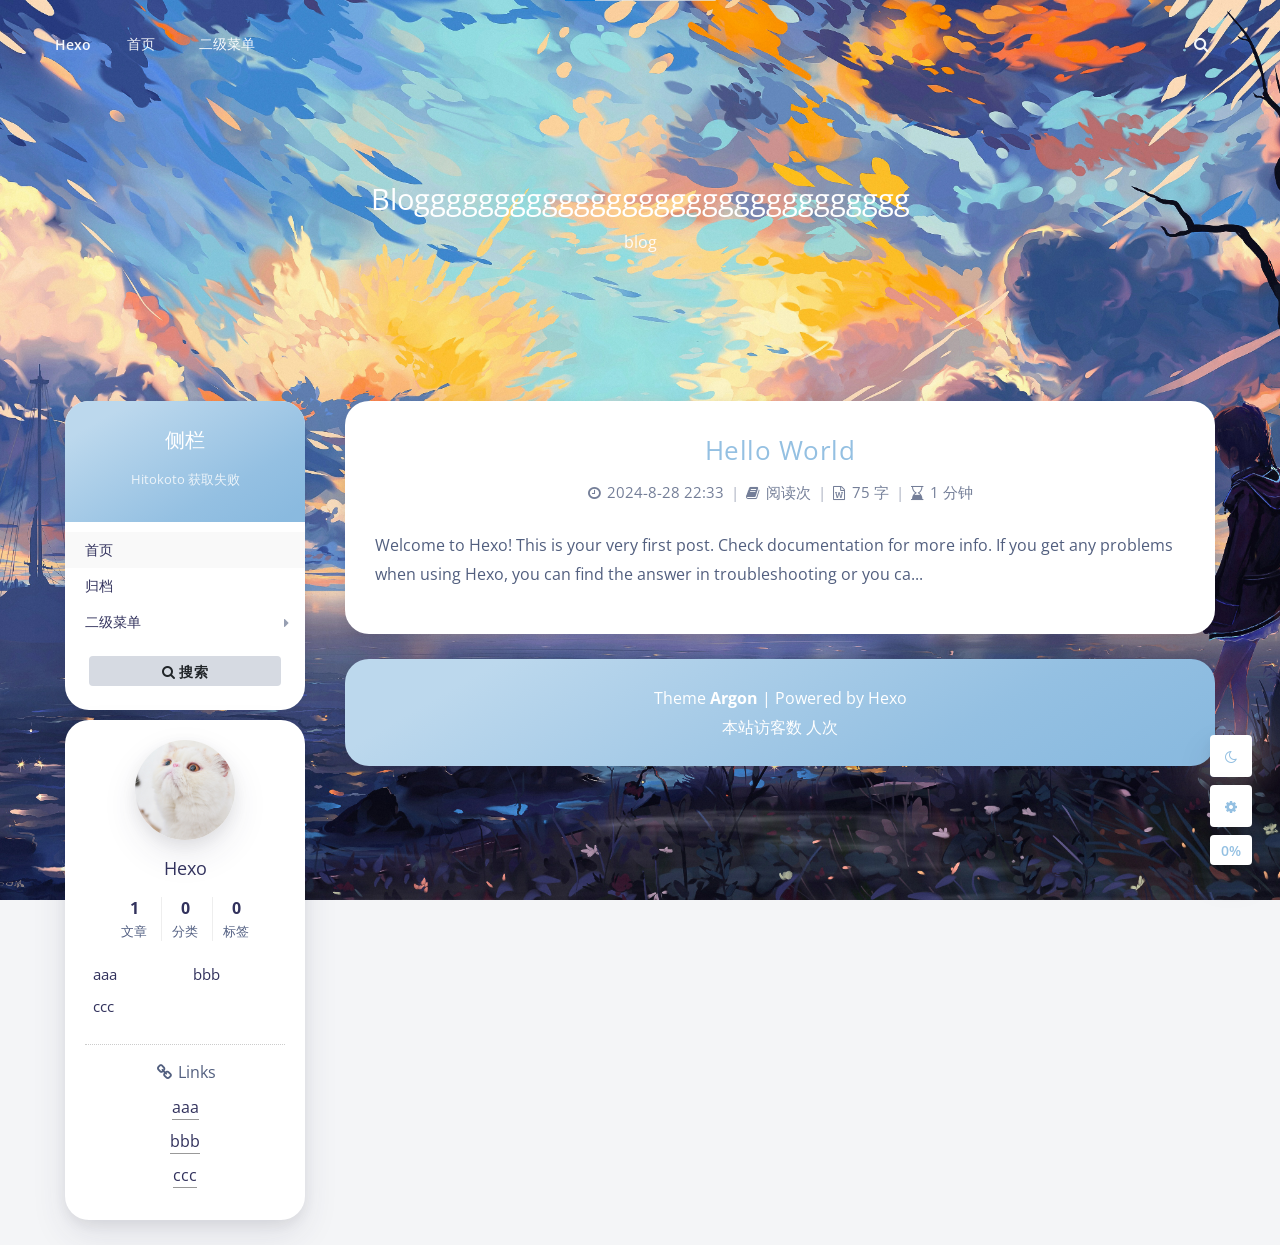
==== commit 4abfded3: "Site updated: 2026-04-12 17:49:26" ====
--- a/index.html
+++ b/index.html
@@ -285,9 +285,9 @@
 	
 	<div id="banner_container" class="banner-container container text-center">
 		
-			<div class="banner-title text-white"><span class="banner-title-inner">Hexo</span>
-		
-		</div>
+			<div class="banner-title text-white" data-text="Bloggggggggggggggggggggggggggggggg" data-interval=""><span class="banner-title-inner">&nbsp;</span>
+		
+		<span class="banner-subtitle d-block">blog</span></div>
 	</div>
 	
 		<style>
@@ -329,7 +329,7 @@
 				top: 0;
 				bottom: 0;
 				z-index: -2;
-				background: url(/assets/img/banner.jpg);
+				background: url(/assets/img/night.jpg);
 				background-position: center;
 				background-size: cover;
 				background-repeat: no-repeat;
@@ -441,7 +441,7 @@
 		
 		<div id="leftbar_part1" class="widget widget_search card bg-white shadow-sm border-0">
 			<div class="leftbar-banner card-body">
-				<span class="leftbar-banner-title text-white">Hexo</span>
+				<span class="leftbar-banner-title text-white">侧栏</span>
 				
 				
 					<span class="leftbar-banner-subtitle text-white"><span class='hitokoto'></span></span>
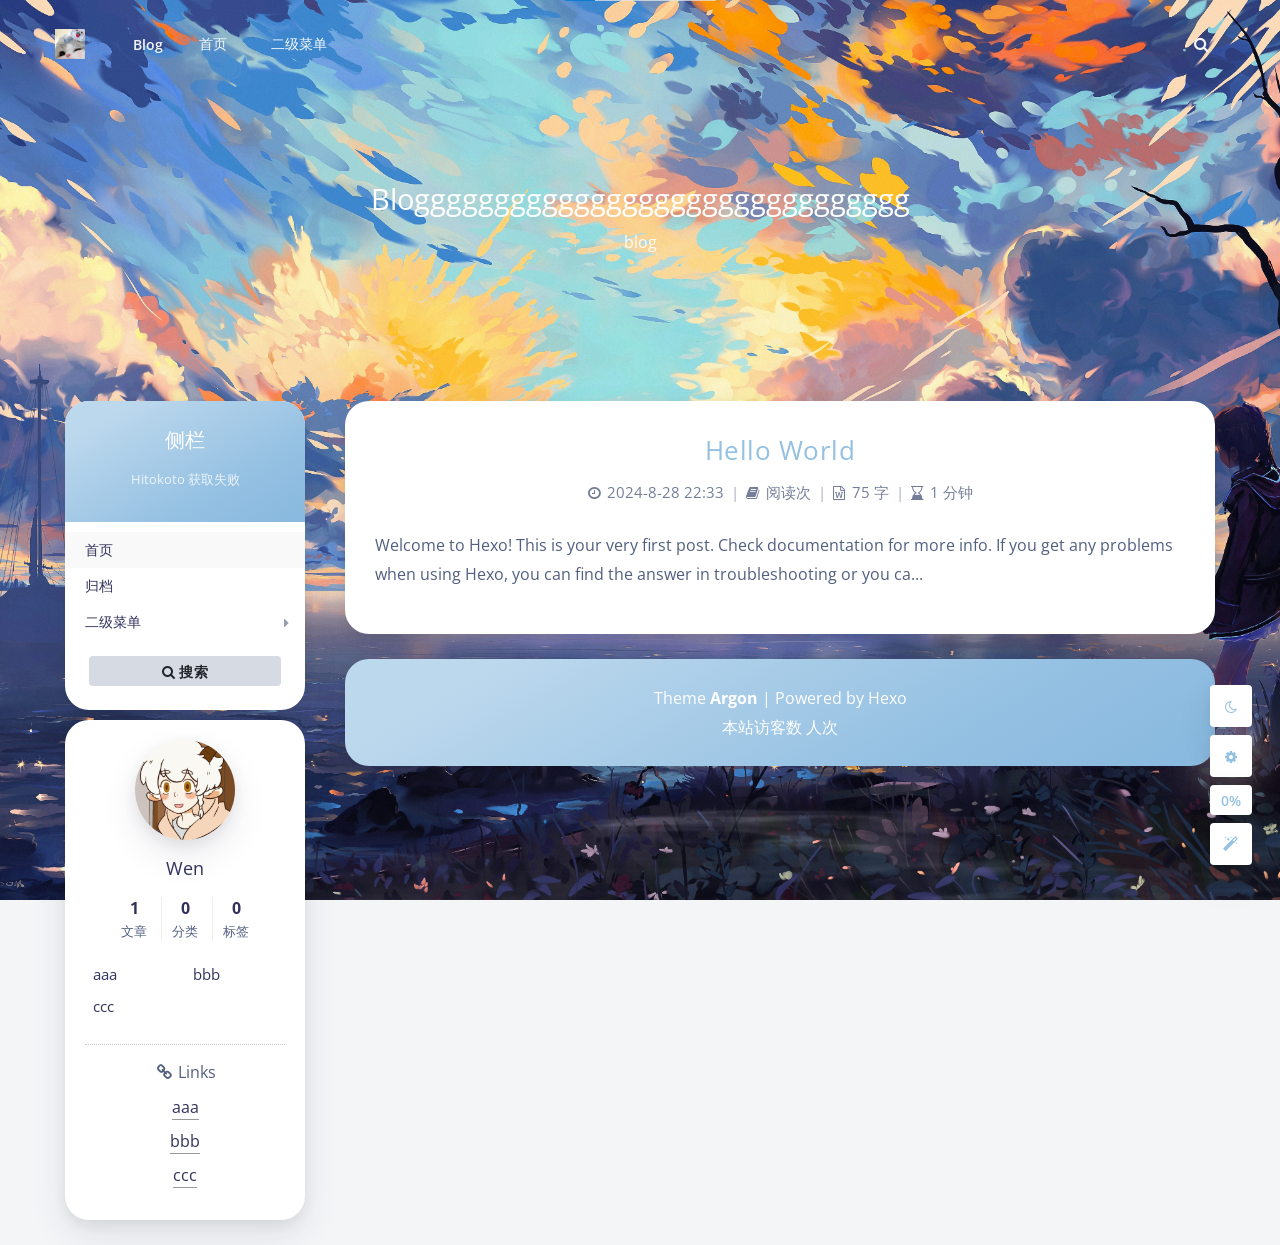
==== commit ea02cef0: "Site updated: 2026-04-12 21:52:12" ====
--- a/index.html
+++ b/index.html
@@ -177,10 +177,14 @@
 		<nav id="navbar-main" class="navbar navbar-main navbar-expand-lg navbar-transparent navbar-light bg-primary headroom--not-bottom headroom--not-top headroom--pinned">
 			<div class="container">
 				
+					<a class="navbar-brand navbar-icon mr-lg-5" href="">
+						<img src="/assets/img/dinglan.jpg">
+					</a>
+				
 				<button class="navbar-toggler" type="button" data-toggle="collapse" data-target="#navbar_global" aria-controls="navbar_global" aria-expanded="false" aria-label="Toggle navigation">
 					<span class="navbar-toggler-icon"></span>
 				</button>
-				<a class="navbar-brand" href="/">Hexo</a>
+				<a class="navbar-brand" href="/">Blog</a>
 				<div class="navbar-collapse collapse" id="navbar_global">
 					<div class="navbar-collapse-header">
 						<div class="row">
@@ -238,6 +242,10 @@
 					</ul>
 				</div>
 				
+					<a class="navbar-brand navbar-icon-mobile" href="">
+						<img src="/assets/img/dinglan.jpg">
+					</a>
+				
 				<div id="navbar_menu_mask" data-toggle="collapse" data-target="#navbar_global"></div>
 			</div>
 		</nav>
@@ -309,7 +317,7 @@
 			top: 0;
 			bottom: 0;
 			z-index: -2;
-			background: url(/assets/img/banner.jpg);
+			background: url(/assets/img/banner.png);
 			background-position: center;
 			background-size: cover;
 			background-repeat: no-repeat;
@@ -475,7 +483,7 @@
 						
 						<div class="tab-pane fade text-center active show" id="leftbar_tab_overview" role="tabpanel" aria-labelledby="leftbar_tab_overview_btn">
 							<img id="leftbar_overview_author_image" src="/assets/img/auther.jpg" class="img-fluid rounded-circle shadow-sm" style="width: 100px;" alt="avatar">
-							<h6 id="leftbar_overview_author_name">Hexo</h6>
+							<h6 id="leftbar_overview_author_name">Wen</h6>
 							<nav class="site-state">
 								<div class="site-state-item site-state-posts">
 									<a href="/archives">
@@ -673,3 +681,511 @@
 
 </html>
 
+<!-- 特效控制按钮 + 选择面板（最终修复版：粒子/樱花均可正常开关） -->
+<style>
+    /* 面板样式（同上，保持不变） */
+    .effect-panel {
+        position: fixed;
+        bottom: 80px;
+        right: 20px;
+        width: 280px;
+        background: rgba(30, 30, 40, 0.95);
+        backdrop-filter: blur(12px);
+        border-radius: 16px;
+        padding: 16px;
+        box-shadow: 0 8px 24px rgba(0,0,0,0.3);
+        z-index: 10000;
+        transform: translateY(20px) scale(0.95);
+        opacity: 0;
+        visibility: hidden;
+        transition: all 0.25s cubic-bezier(0.2, 0.9, 0.4, 1.1);
+        pointer-events: none;
+        border: 1px solid rgba(255,255,255,0.2);
+        font-family: system-ui, -apple-system, 'Segoe UI', Roboto, sans-serif;
+    }
+    .effect-panel.active {
+        transform: translateY(0) scale(1);
+        opacity: 1;
+        visibility: visible;
+        pointer-events: auto;
+    }
+    .effect-panel-header {
+        display: flex;
+        justify-content: space-between;
+        align-items: center;
+        margin-bottom: 16px;
+        color: white;
+        font-weight: bold;
+        border-bottom: 1px solid rgba(255,255,255,0.2);
+        padding-bottom: 8px;
+    }
+    .close-panel-btn {
+        background: none;
+        border: none;
+        color: white;
+        font-size: 24px;
+        cursor: pointer;
+        padding: 0 8px;
+        line-height: 1;
+        transition: transform 0.2s;
+    }
+    .close-panel-btn:hover { transform: scale(1.1); color: #ff6b6b; }
+    .effect-section {
+        margin-bottom: 20px;
+    }
+    .effect-section h4 {
+        margin: 0 0 8px 0;
+        font-size: 14px;
+        color: rgba(255,255,255,0.9);
+        letter-spacing: 1px;
+    }
+    .effect-buttons {
+        display: flex;
+        flex-wrap: wrap;
+        gap: 8px;
+        margin-top: 8px;
+    }
+    .effect-buttons button {
+        background: rgba(255,255,255,0.15);
+        border: none;
+        padding: 6px 12px;
+        border-radius: 20px;
+        color: white;
+        cursor: pointer;
+        font-size: 13px;
+        transition: all 0.2s;
+        backdrop-filter: blur(4px);
+    }
+    .effect-buttons button:hover {
+        background: rgba(255,255,255,0.3);
+        transform: translateY(-2px);
+    }
+    .effect-buttons button.active {
+        background: #5e72e4;
+        box-shadow: 0 0 8px rgba(94,114,228,0.5);
+    }
+    #effect-toggle {
+        display: inline-flex !important;
+        align-items: center !important;
+        justify-content: center !important;
+        vertical-align: middle !important;
+        margin-left: 0 !important;
+        margin-right: 0 !important;
+    }
+    #effect-toggle .btn-inner--icon {
+        display: inline-flex !important;
+        align-items: center !important;
+        justify-content: center !important;
+        line-height: 1 !important;
+        font-size: 1rem !important;
+    }
+</style>
+
+<script>
+(function() {
+    document.addEventListener('DOMContentLoaded', function() {
+        setTimeout(function() {
+            var darkmodeBtn = document.getElementById('fabtn_toggle_darkmode');
+            if (!darkmodeBtn) return;
+            var buttonContainer = darkmodeBtn.parentNode;
+
+            var getThemeColor = function() {
+                var color = getComputedStyle(document.documentElement).getPropertyValue('--primary').trim();
+                return color || '#5e72e4';
+            };
+
+            var effectBtn = document.createElement('button');
+            effectBtn.id = 'effect-toggle';
+            effectBtn.className = 'btn btn-icon btn-neutral fabtn shadow-sm';
+            effectBtn.type = 'button';
+            effectBtn.setAttribute('title', '特效工坊');
+            var span = document.createElement('span');
+            span.className = 'btn-inner--icon';
+            var i = document.createElement('i');
+            i.className = 'fa fa-magic';
+            span.appendChild(i);
+            effectBtn.appendChild(span);
+            buttonContainer.appendChild(effectBtn);
+
+            if (typeof $ !== 'undefined' && $.fn.tooltip) {
+                $('[data-toggle="tooltip"]').tooltip();
+            }
+
+            // ========= 特效管理器（最终修复版） =========
+            var currentBgEffect = localStorage.getItem('dynamicBgState') || null;
+            var currentCursorEffect = localStorage.getItem('mouseEffectState') || null;
+            if (currentBgEffect === 'off') currentBgEffect = null;
+            if (currentCursorEffect === 'off') currentCursorEffect = null;
+
+            var sakuraScriptLoaded = false;
+
+            // ----- 背景特效清理（终极版）-----
+            function clearBgEffect() {
+                // 1. 移除所有非樱花/非烟花的 canvas 元素（粒子特效的 canvas 没有特定 id）
+                var canvases = document.querySelectorAll('canvas');
+                canvases.forEach(function(c) {
+                    // 保留樱花 canvas 和烟花 canvas（它们由各自的管理函数负责清理）
+                    if (c.id !== 'canvas_sakura' && c.id !== 'fireworks-canvas') {
+                        c.remove();
+                    }
+                });
+                // 2. 调用 canvas-nest 的 destroy 方法（如果存在）
+                if (window.cnCanvas && typeof window.cnCanvas.destroy === 'function') {
+                    window.cnCanvas.destroy();
+                    window.cnCanvas = null;
+                }
+                // 3. 额外：移除可能残留的 canvas-nest 样式标签
+                var nestStyle = document.getElementById('canvas-nest-style');
+                if (nestStyle) nestStyle.remove();
+                // 4. 清理樱花特效
+                if (window.stopp && document.getElementById('canvas_sakura')) {
+                    window.stopp();
+                }
+                var sakuraCanvas = document.getElementById('canvas_sakura');
+                if (sakuraCanvas) sakuraCanvas.remove();
+                sakuraScriptLoaded = false;
+            }
+
+            // 加载粒子背景（canvas-nest）
+            function loadParticles() {
+                return new Promise(function(resolve, reject) {
+                    clearBgEffect(); // 先彻底清除旧特效
+                    var script = document.createElement('script');
+                    script.setAttribute('data-bg', 'particles');
+                    script.src = '/assets/js/canvas-nest.min.js';
+                    script.onload = function() {
+                        // 等待 canvas-nest 完全初始化（它会在 window 上挂载 cnCanvas）
+                        setTimeout(function() {
+                            resolve();
+                        }, 150);
+                    };
+                    script.onerror = function() {
+                        console.error('粒子背景本地失败，使用 CDN');
+                        var fallback = document.createElement('script');
+                        fallback.setAttribute('data-bg', 'particles');
+                        fallback.src = 'https://cdn.jsdelivr.net/npm/canvas-nest.js@2.0.4/dist/canvas-nest.min.js';
+                        fallback.onload = function() {
+                            setTimeout(function() { resolve(); }, 150);
+                        };
+                        fallback.onerror = function() { reject(); };
+                        document.head.appendChild(fallback);
+                    };
+                    document.head.appendChild(script);
+                });
+            }
+
+            // 加载樱花特效
+            function loadSakura() {
+                return new Promise(function(resolve, reject) {
+                    if (sakuraScriptLoaded) {
+                        // 脚本已加载，如果 canvas 不存在则重新启动
+                        if (!document.getElementById('canvas_sakura')) {
+                            if (window.stopp) {
+                                window.stopp();  // 切换开关（如果关闭则开启）
+                                resolve();
+                            } else {
+                                reject('stopp 未定义');
+                            }
+                        } else {
+                            resolve();
+                        }
+                        return;
+                    }
+                    var script = document.createElement('script');
+                    script.setAttribute('data-bg', 'sakura');
+                    script.src = '/assets/js/sakura.min.js';
+                    script.onload = function() {
+                        setTimeout(function() {
+                            sakuraScriptLoaded = true;
+                            // 确保樱花特效已启动（脚本通常会自动启动）
+                            if (!document.getElementById('canvas_sakura') && window.startSakura) {
+                                window.startSakura();
+                            }
+                            resolve();
+                        }, 200);
+                    };
+                    script.onerror = function() {
+                        console.error('樱花本地失败，使用 CDN');
+                        var fallback = document.createElement('script');
+                        fallback.setAttribute('data-bg', 'sakura');
+                        fallback.src = 'https://raw.githubusercontent.com/hitokoto-osc/sakura.js/master/dist/sakura.min.js';
+                        fallback.onload = function() {
+                            setTimeout(function() {
+                                sakuraScriptLoaded = true;
+                                if (!document.getElementById('canvas_sakura') && window.startSakura) {
+                                    window.startSakura();
+                                }
+                                resolve();
+                            }, 200);
+                        };
+                        fallback.onerror = function() { reject(); };
+                        document.head.appendChild(fallback);
+                    };
+                    document.head.appendChild(script);
+                });
+            }
+
+            function loadBgEffect(type) {
+                clearBgEffect();
+                if (!type || type === 'off') {
+                    currentBgEffect = null;
+                    localStorage.setItem('dynamicBgState', 'off');
+                    return;
+                }
+                if (type === 'particles') {
+                    loadParticles().catch(function(err) {
+                        console.error('粒子特效加载失败', err);
+                    });
+                    currentBgEffect = 'particles';
+                    localStorage.setItem('dynamicBgState', 'particles');
+                } else if (type === 'sakura') {
+                    loadSakura().catch(function(err) {
+                        console.error('樱花特效加载失败', err);
+                    });
+                    currentBgEffect = 'sakura';
+                    localStorage.setItem('dynamicBgState', 'sakura');
+                }
+            }
+
+            // ----- 鼠标特效（与之前相同，略）-----
+            var heartClickListener = null;
+            var fireworksClickListener = null;
+
+            function clearCursorEffect() {
+                if (heartClickListener) {
+                    document.removeEventListener('click', heartClickListener);
+                    heartClickListener = null;
+                }
+                var hearts = document.querySelectorAll('.heart');
+                hearts.forEach(function(h) { h.remove(); });
+                if (fireworksClickListener) {
+                    document.removeEventListener('click', fireworksClickListener);
+                    fireworksClickListener = null;
+                }
+                var fireCanvas = document.querySelector('#fireworks-canvas');
+                if (fireCanvas) fireCanvas.remove();
+            }
+
+            function createHeart(e) {
+                var heart = document.createElement('div');
+                heart.className = 'heart';
+                var color = 'rgb(' + ~~(255 * Math.random()) + ',' + ~~(255 * Math.random()) + ',' + ~~(255 * Math.random()) + ')';
+                heart.style.cssText = `
+                    position: fixed;
+                    left: ${e.clientX - 5}px;
+                    top: ${e.clientY - 5}px;
+                    width: 10px;
+                    height: 10px;
+                    background: ${color};
+                    transform: rotate(45deg);
+                    z-index: 99999;
+                    opacity: 1;
+                    transition: all 0.8s ease-out;
+                    pointer-events: none;
+                `;
+                if (!document.getElementById('heart-style')) {
+                    var style = document.createElement('style');
+                    style.id = 'heart-style';
+                    style.textContent = `
+                        .heart:before, .heart:after {
+                            content: '';
+                            position: absolute;
+                            width: 10px;
+                            height: 10px;
+                            background: inherit;
+                            border-radius: 50%;
+                        }
+                        .heart:before { left: -5px; top: 0; }
+                        .heart:after { top: -5px; left: 0; }
+                    `;
+                    document.head.appendChild(style);
+                }
+                document.body.appendChild(heart);
+                var start = performance.now();
+                function animate(now) {
+                    var elapsed = now - start;
+                    var progress = Math.min(elapsed / 800, 1);
+                    var yOffset = progress * -100;
+                    var scale = 1 - progress * 0.8;
+                    var opacity = 1 - progress;
+                    heart.style.transform = `rotate(45deg) scale(${scale}) translateY(${yOffset}px)`;
+                    heart.style.opacity = opacity;
+                    if (progress < 1) requestAnimationFrame(animate);
+                    else heart.remove();
+                }
+                requestAnimationFrame(animate);
+            }
+
+            function startFirework(e) {
+                var x = e.clientX;
+                var y = e.clientY;
+                var colors = ['#ff595e', '#ffca3a', '#8ac926', '#1982c4', '#6a4c93'];
+                var particles = [];
+                var canvas = document.createElement('canvas');
+                canvas.id = 'fireworks-canvas';
+                canvas.style.position = 'fixed';
+                canvas.style.top = '0';
+                canvas.style.left = '0';
+                canvas.style.width = '100%';
+                canvas.style.height = '100%';
+                canvas.style.pointerEvents = 'none';
+                canvas.style.zIndex = '99998';
+                document.body.appendChild(canvas);
+                var ctx = canvas.getContext('2d');
+                var w = window.innerWidth;
+                var h = window.innerHeight;
+                canvas.width = w;
+                canvas.height = h;
+
+                var particleCount = 80;
+                for (var i = 0; i < particleCount; i++) {
+                    var angle = Math.random() * Math.PI * 2;
+                    var speed = Math.random() * 5 + 2;
+                    var vx = Math.cos(angle) * speed;
+                    var vy = Math.sin(angle) * speed;
+                    particles.push({
+                        x: x, y: y,
+                        vx: vx, vy: vy,
+                        life: 1.0,
+                        color: colors[Math.floor(Math.random() * colors.length)],
+                        size: Math.random() * 4 + 2
+                    });
+                }
+
+                function draw() {
+                    ctx.clearRect(0, 0, w, h);
+                    var allDead = true;
+                    for (var i = 0; i < particles.length; i++) {
+                        var p = particles[i];
+                        if (p.life <= 0) continue;
+                        allDead = false;
+                        p.x += p.vx;
+                        p.y += p.vy;
+                        p.vy += 0.2;
+                        p.life -= 0.02;
+                        ctx.globalAlpha = p.life;
+                        ctx.fillStyle = p.color;
+                        ctx.fillRect(p.x - p.size/2, p.y - p.size/2, p.size, p.size);
+                    }
+                    if (allDead) {
+                        cancelAnimationFrame(animFrame);
+                        canvas.remove();
+                        return;
+                    }
+                    animFrame = requestAnimationFrame(draw);
+                }
+                var animFrame = requestAnimationFrame(draw);
+                setTimeout(function() {
+                    if (canvas && canvas.parentNode) canvas.remove();
+                    cancelAnimationFrame(animFrame);
+                }, 5000);
+            }
+
+            function loadCursorEffect(type) {
+                clearCursorEffect();
+                if (!type || type === 'off') {
+                    currentCursorEffect = null;
+                    localStorage.setItem('mouseEffectState', 'off');
+                    return;
+                }
+                if (type === 'heart') {
+                    heartClickListener = function(e) { createHeart(e); };
+                    document.addEventListener('click', heartClickListener);
+                    currentCursorEffect = 'heart';
+                    localStorage.setItem('mouseEffectState', 'heart');
+                } else if (type === 'fireworks') {
+                    fireworksClickListener = function(e) { startFirework(e); };
+                    document.addEventListener('click', fireworksClickListener);
+                    currentCursorEffect = 'fireworks';
+                    localStorage.setItem('mouseEffectState', 'fireworks');
+                }
+            }
+
+            // 初始化已有特效
+            if (currentBgEffect) loadBgEffect(currentBgEffect);
+            if (currentCursorEffect) loadCursorEffect(currentCursorEffect);
+
+            function updateButtonStyle() {
+                effectBtn.style.color = (currentBgEffect || currentCursorEffect) ? getThemeColor() : '';
+            }
+            updateButtonStyle();
+
+            // ========= 特效选择面板 =========
+            var panelHtml = `
+                <div id="effect-panel" class="effect-panel">
+                    <div class="effect-panel-header">
+                        <span>✨ 特效工坊 ✨</span>
+                        <button id="close-effect-panel" class="close-panel-btn">×</button>
+                    </div>
+                    <div class="effect-panel-content">
+                        <div class="effect-section">
+                            <h4>🌸 背景特效</h4>
+                            <div class="effect-buttons">
+                                <button data-bg-effect="particles">粒子线条</button>
+                                <button data-bg-effect="sakura">樱花飘落</button>
+                                <button data-bg-effect="off">关闭背景</button>
+                            </div>
+                        </div>
+                        <div class="effect-section">
+                            <h4>🖱️ 鼠标特效</h4>
+                            <div class="effect-buttons">
+                                <button data-cursor-effect="heart">多彩爱心</button>
+                                <button data-cursor-effect="fireworks">烟花绽放</button>
+                                <button data-cursor-effect="off">关闭鼠标</button>
+                            </div>
+                        </div>
+                    </div>
+                </div>
+            `;
+            document.body.insertAdjacentHTML('beforeend', panelHtml);
+            var panel = document.getElementById('effect-panel');
+            var closePanelBtn = document.getElementById('close-effect-panel');
+
+            function openPanel() { panel.classList.add('active'); }
+            function closePanel() { panel.classList.remove('active'); }
+
+            effectBtn.addEventListener('click', function(e) {
+                e.stopPropagation();
+                openPanel();
+            });
+            if (closePanelBtn) closePanelBtn.addEventListener('click', closePanel);
+            document.addEventListener('click', function(e) {
+                if (panel && panel.classList.contains('active') && !panel.contains(e.target) && e.target !== effectBtn) {
+                    closePanel();
+                }
+            });
+
+            document.querySelectorAll('[data-bg-effect]').forEach(function(btn) {
+                btn.addEventListener('click', function() {
+                    var effect = this.getAttribute('data-bg-effect');
+                    loadBgEffect(effect === 'off' ? null : effect);
+                    updateButtonStyle();
+                    closePanel();
+                    highlightActiveButtons();
+                });
+            });
+            document.querySelectorAll('[data-cursor-effect]').forEach(function(btn) {
+                btn.addEventListener('click', function() {
+                    var effect = this.getAttribute('data-cursor-effect');
+                    loadCursorEffect(effect === 'off' ? null : effect);
+                    updateButtonStyle();
+                    closePanel();
+                    highlightActiveButtons();
+                });
+            });
+
+            function highlightActiveButtons() {
+                document.querySelectorAll('[data-bg-effect]').forEach(function(btn) {
+                    if (btn.getAttribute('data-bg-effect') === currentBgEffect) btn.classList.add('active');
+                    else btn.classList.remove('active');
+                });
+                document.querySelectorAll('[data-cursor-effect]').forEach(function(btn) {
+                    if (btn.getAttribute('data-cursor-effect') === currentCursorEffect) btn.classList.add('active');
+                    else btn.classList.remove('active');
+                });
+            }
+            setTimeout(highlightActiveButtons, 500);
+        }, 500);
+    });
+})();
+</script>
